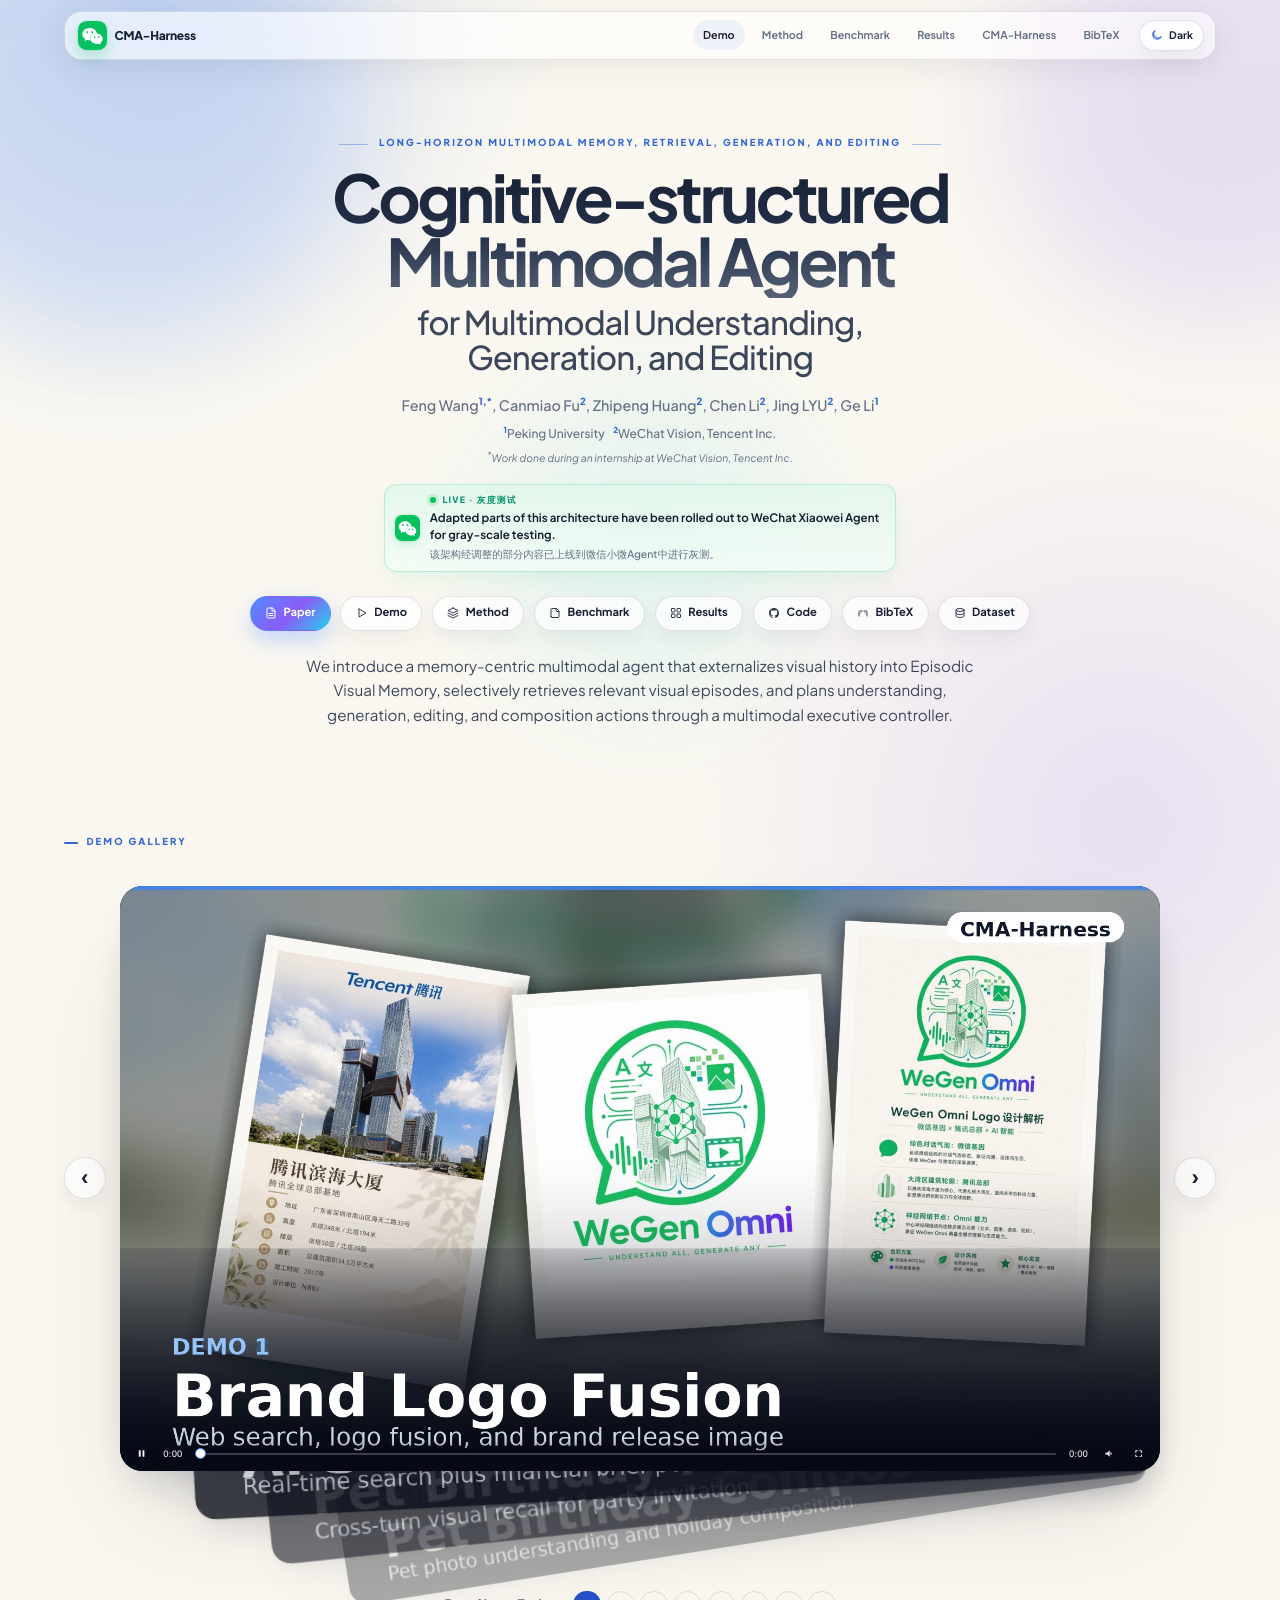
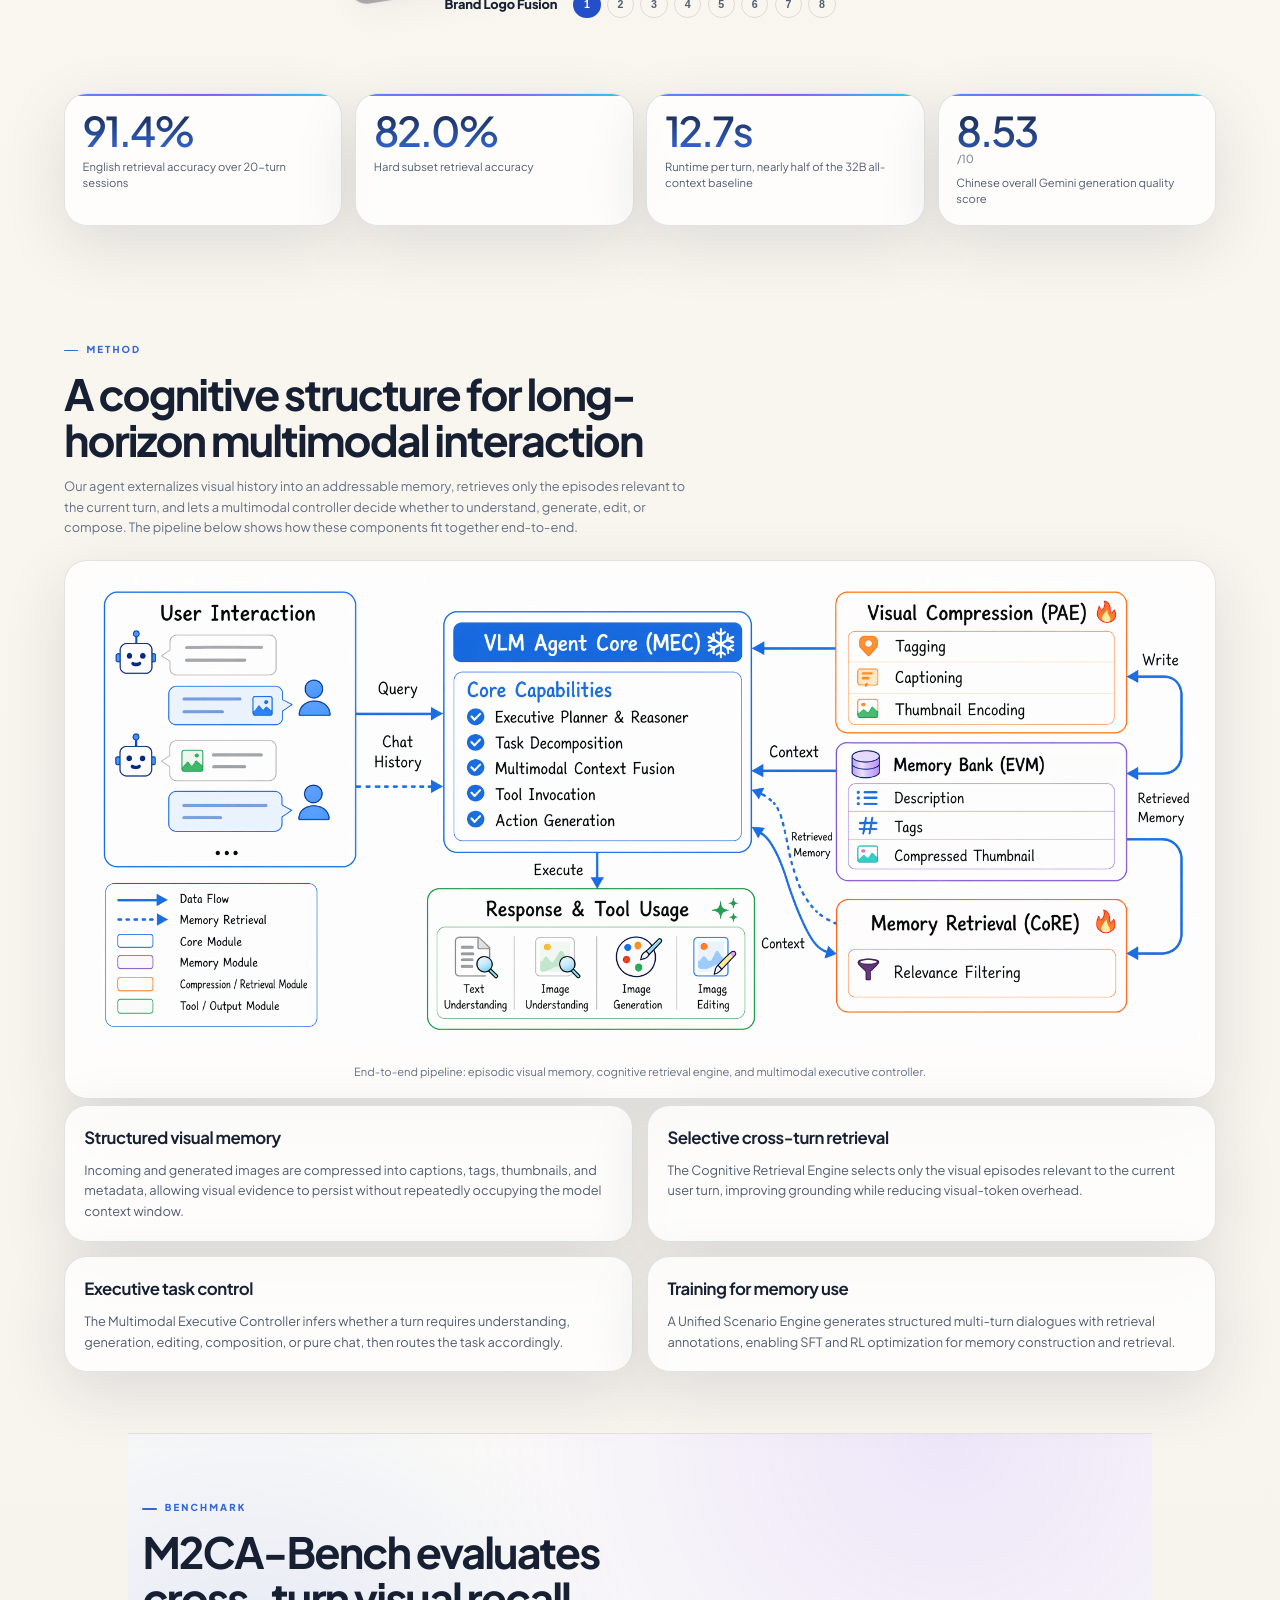
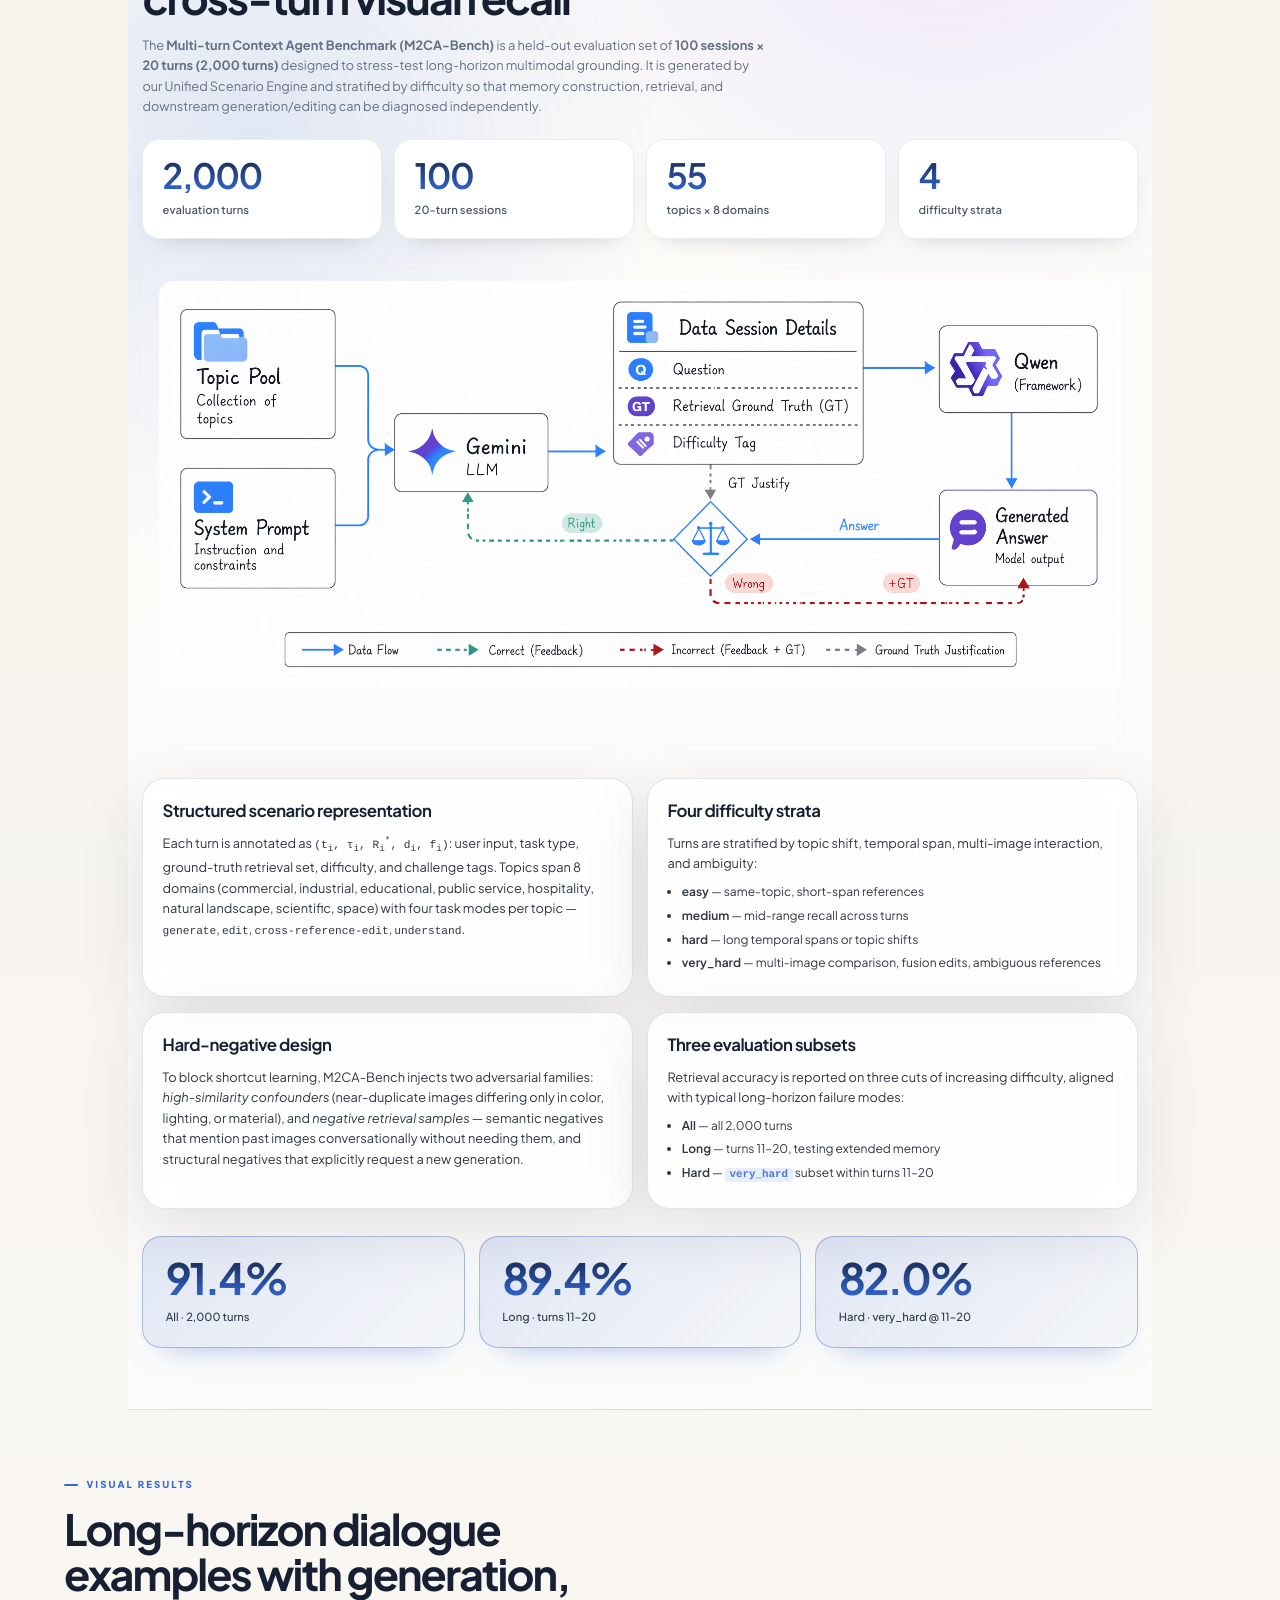
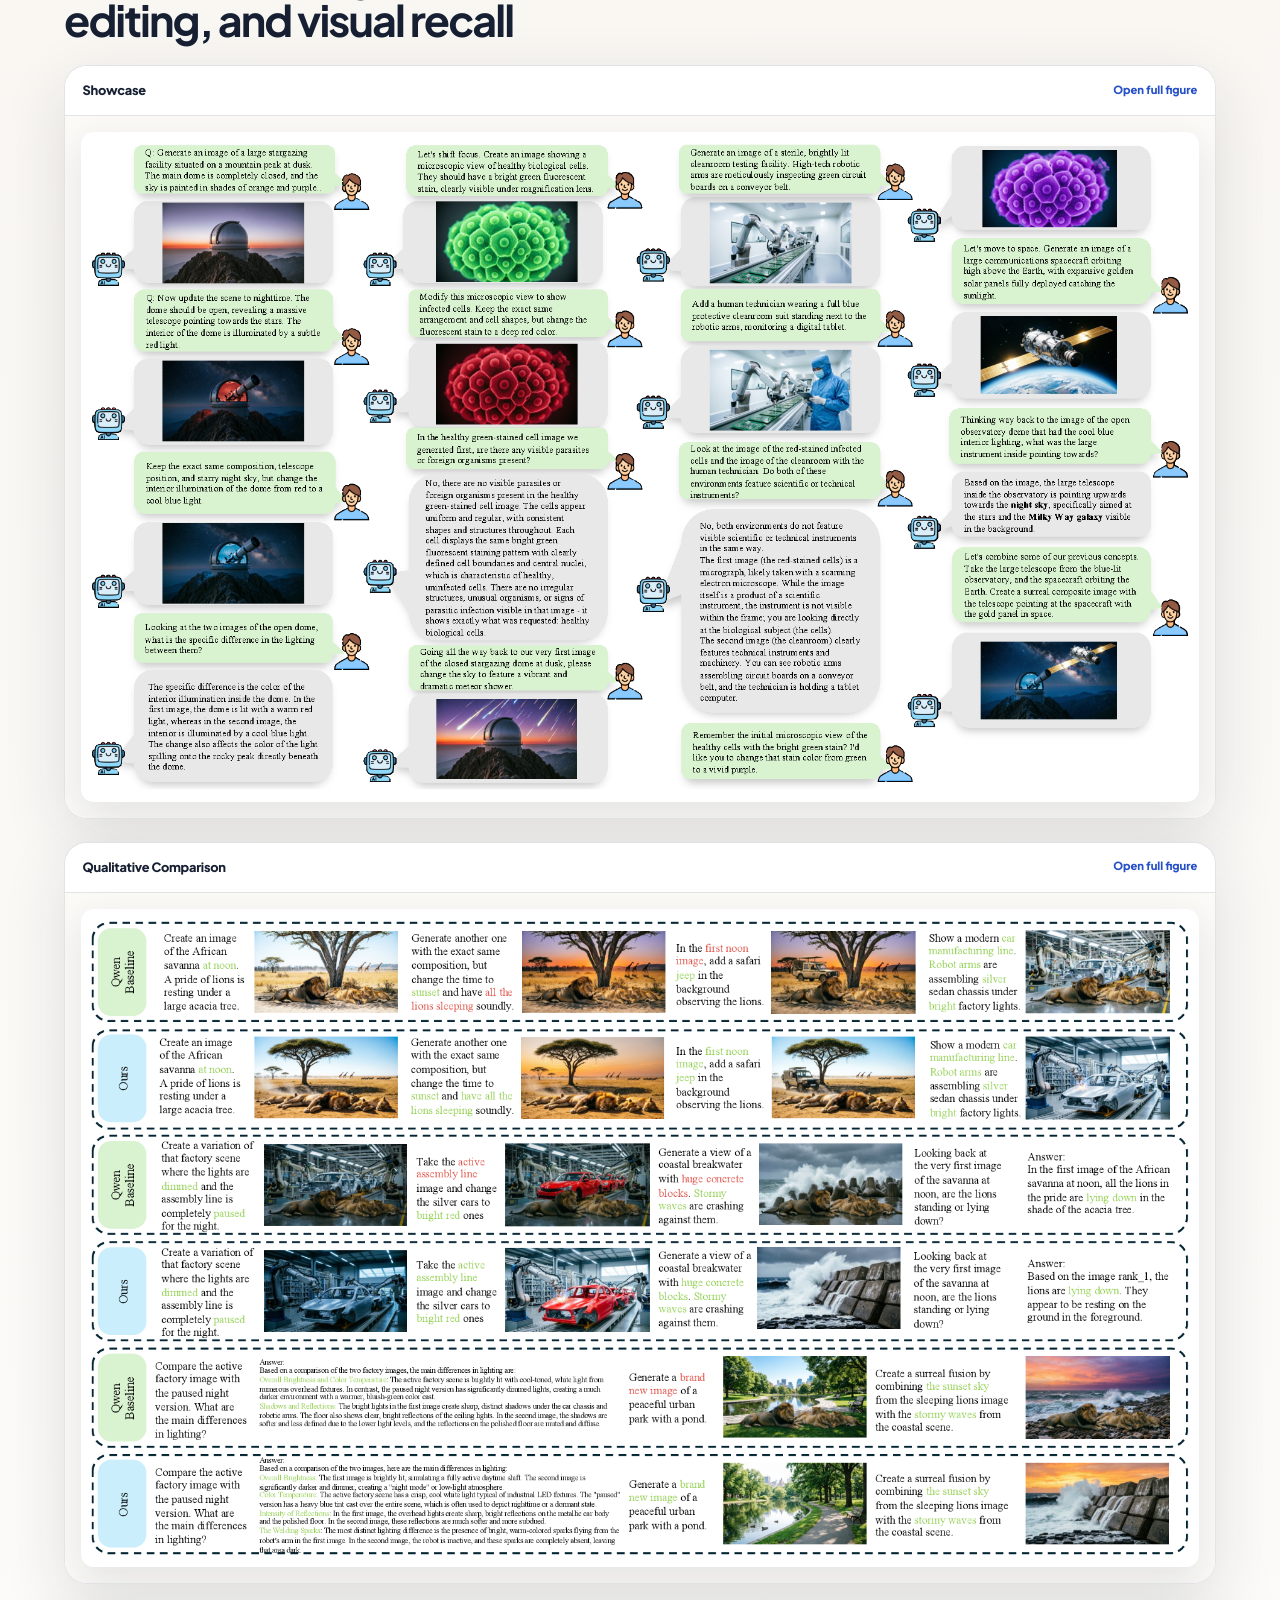
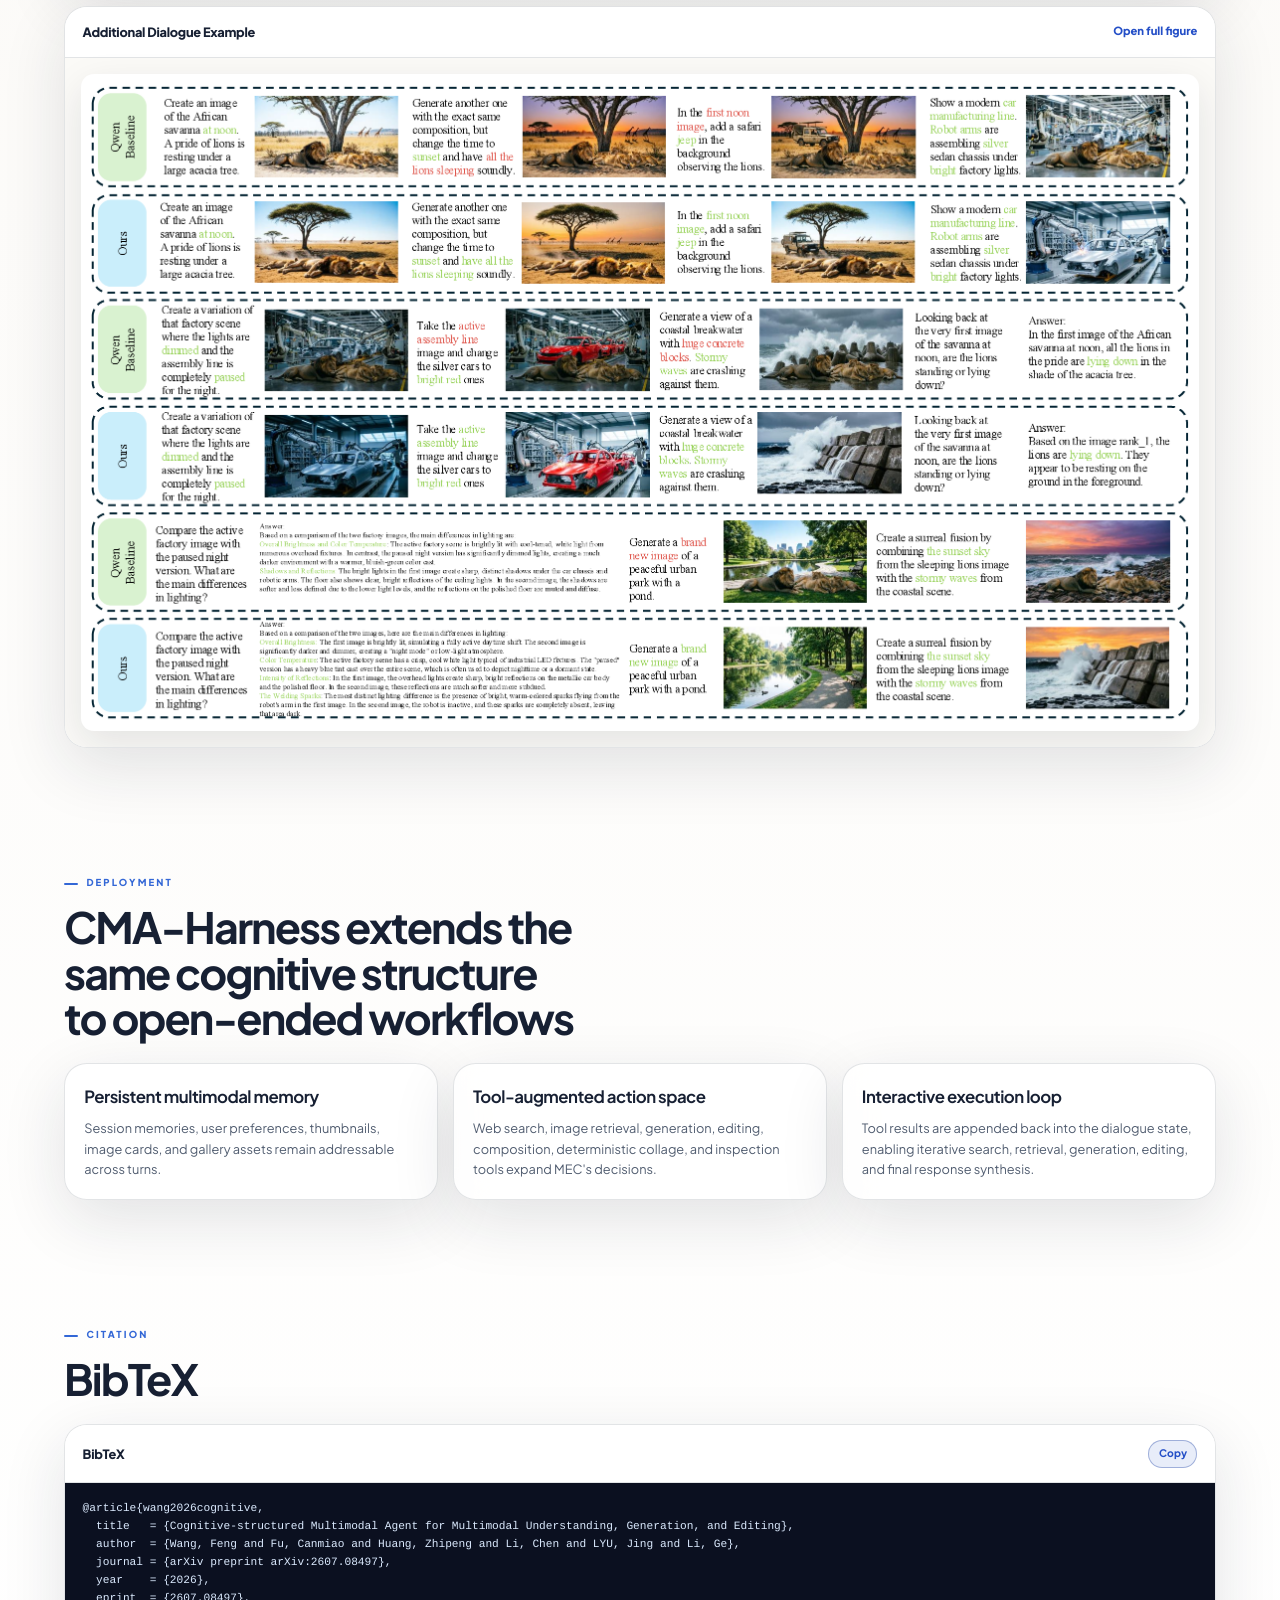
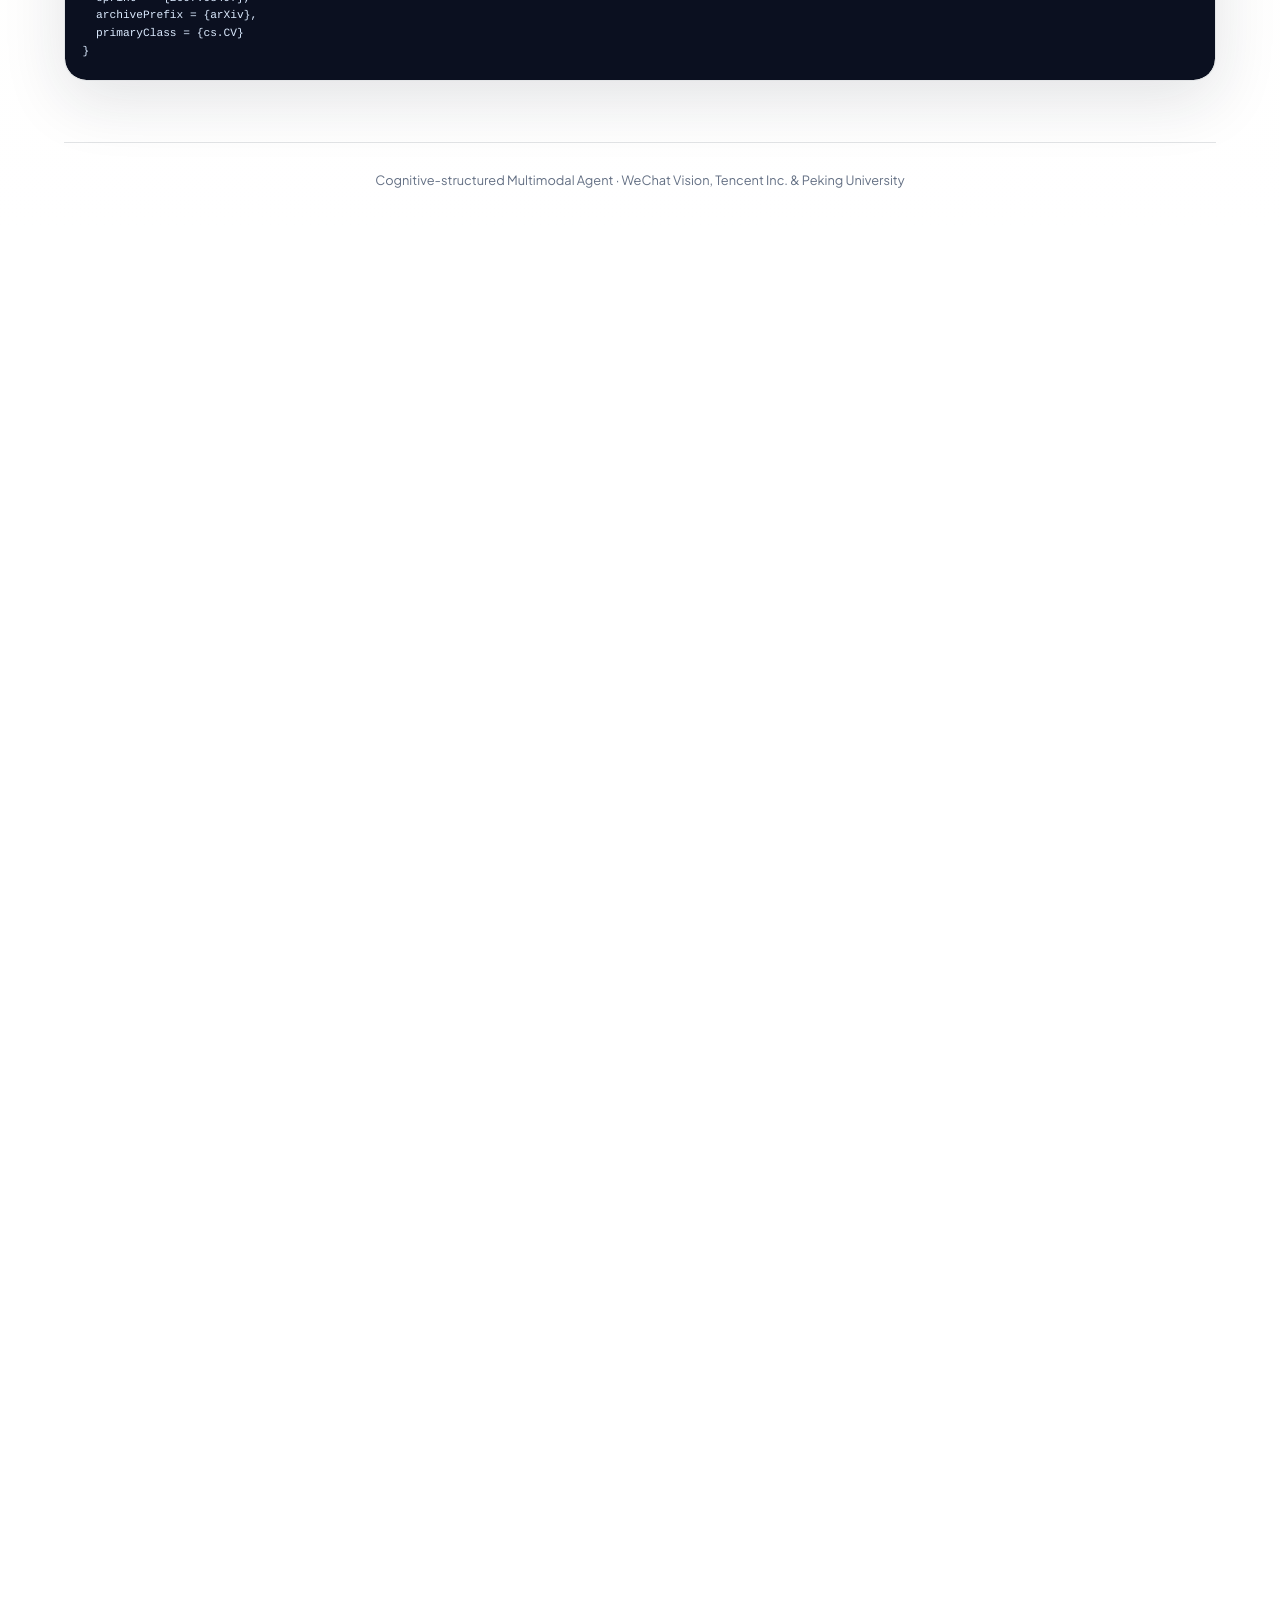
==== index.html @ 37d178cb "Shrink the WeChat mark and move the overview figure up. Co-authored-by: Cursor <cursoragent@cursor.c" ====
<!doctype html>
<html lang="en">
<head>
  <meta charset="utf-8">
  <meta name="viewport" content="width=device-width, initial-scale=1">
  <title>Cognitive-structured Multimodal Agent for Multimodal Understanding, Generation, and Editing</title>
  <meta name="description" content="Cognitive-structured Multimodal Agent (CMA-Harness): a memory-centric multimodal agent for long-horizon understanding, generation, and editing. Episodic Visual Memory + selective retrieval, with the M2CA-Bench benchmark. Paper, code, and project page.">
  <meta name="keywords" content="Cognitive-structured Multimodal Agent, CMA-Harness, multimodal agent, episodic visual memory, multimodal understanding generation editing, long-horizon multimodal dialogue, M2CA-Bench, visual retrieval, WeChat Vision, Tencent">
  <meta name="author" content="Feng Wang, Canmiao Fu, Zhipeng Huang, Chen Li, Jing LYU, Ge Li">
  <link rel="canonical" href="https://caseclose.github.io/cma-harness/">

  <!-- Open Graph -->
  <meta property="og:type" content="website">
  <meta property="og:site_name" content="Cognitive-structured Multimodal Agent">
  <meta property="og:title" content="Cognitive-structured Multimodal Agent for Multimodal Understanding, Generation, and Editing">
  <meta property="og:description" content="A memory-centric multimodal agent (CMA-Harness) for long-horizon understanding, generation, and editing. Episodic Visual Memory + selective retrieval, with the M2CA-Bench benchmark.">
  <meta property="og:url" content="https://caseclose.github.io/cma-harness/">
  <meta property="og:image" content="https://caseclose.github.io/cma-harness/assets/banner.png">

  <!-- Twitter Card -->
  <meta name="twitter:card" content="summary_large_image">
  <meta name="twitter:title" content="Cognitive-structured Multimodal Agent for Multimodal Understanding, Generation, and Editing">
  <meta name="twitter:description" content="A memory-centric multimodal agent (CMA-Harness) for long-horizon understanding, generation, and editing, with the M2CA-Bench benchmark.">
  <meta name="twitter:image" content="https://caseclose.github.io/cma-harness/assets/banner.png">

  <!-- Structured data for search engines -->
  <script type="application/ld+json">
  {
    "@context": "https://schema.org",
    "@type": "ScholarlyArticle",
    "headline": "Cognitive-structured Multimodal Agent for Multimodal Understanding, Generation, and Editing",
    "name": "Cognitive-structured Multimodal Agent for Multimodal Understanding, Generation, and Editing",
    "author": [
      {"@type": "Person", "name": "Feng Wang"},
      {"@type": "Person", "name": "Canmiao Fu"},
      {"@type": "Person", "name": "Zhipeng Huang"},
      {"@type": "Person", "name": "Chen Li"},
      {"@type": "Person", "name": "Jing LYU"},
      {"@type": "Person", "name": "Ge Li"}
    ],
    "abstract": "A memory-centric multimodal agent that externalizes visual history into Episodic Visual Memory and selectively retrieves relevant visual episodes for long-horizon multimodal understanding, generation, and editing. Includes the M2CA-Bench benchmark and the CMA-Harness tool-augmented deployment.",
    "url": "https://caseclose.github.io/cma-harness/",
    "image": "https://caseclose.github.io/cma-harness/assets/banner.png",
    "sameAs": [
      "https://github.com/caseclose/cma-harness"
    ]
  }
  </script>

  <link rel="preconnect" href="https://fonts.googleapis.com">
  <link rel="preconnect" href="https://fonts.gstatic.com" crossorigin>
  <link href="https://fonts.googleapis.com/css2?family=Plus+Jakarta+Sans:ital,wght@0,400;0,500;0,600;0,700;0,800;1,400&display=swap" rel="stylesheet">
  <link rel="stylesheet" href="styles.css">
</head>
<body data-theme="light">
  <div class="ambient" aria-hidden="true">
    <span class="orb orb-a"></span>
    <span class="orb orb-b"></span>
    <span class="orb orb-c"></span>
  </div>
  <header class="site-header">
    <a class="brand" href="#">
      <img src="assets/wechat-logo.svg" alt="WeChat">
      <span>CMA-Harness</span>
    </a>
    <div class="header-actions">
      <nav>
        <a href="#demo-gallery">Demo</a>
        <a href="#method">Method</a>
        <a href="#benchmark">Benchmark</a>
        <a href="#results">Results</a>
        <a href="#harness">CMA-Harness</a>
        <a href="#bibtex">BibTeX</a>
      </nav>
      <!-- Pipeline lives inside #method now; kept the nav lean. -->
      <button class="theme-toggle" type="button" aria-label="Switch to dark theme" aria-pressed="false">
        <span class="theme-icon theme-icon-moon" aria-hidden="true">
          <svg viewBox="0 0 24 24" fill="none" stroke="currentColor" stroke-width="2" stroke-linecap="round" stroke-linejoin="round"><path d="M21 14.5A8.5 8.5 0 1 1 9.5 3 7 7 0 0 0 21 14.5z"/></svg>
        </span>
        <span class="theme-icon theme-icon-sun" aria-hidden="true">
          <svg viewBox="0 0 24 24" fill="none" stroke="currentColor" stroke-width="2" stroke-linecap="round" stroke-linejoin="round"><circle cx="12" cy="12" r="4"/><path d="M12 2v2M12 20v2M4.93 4.93l1.41 1.41M17.66 17.66l1.41 1.41M2 12h2M20 12h2M4.93 19.07l1.41-1.41M17.66 6.34l1.41-1.41"/></svg>
        </span>
        <span class="theme-label">Dark</span>
      </button>
    </div>
  </header>

  <main>
    <section class="hero">
      <p class="eyebrow">Long-horizon multimodal memory, retrieval, generation, and editing</p>
      <h1>Cognitive-structured Multimodal Agent</h1>
      <h2>for Multimodal Understanding, Generation, and Editing</h2>
      <p class="authors">
        <a class="author-link" href="https://github.com/caseclose" target="_blank" rel="noopener">Feng Wang</a><sup>1,*</sup>, Canmiao Fu<sup>2</sup>, Zhipeng Huang<sup>2</sup>,
        Chen Li<sup>2</sup>, Jing LYU<sup>2</sup>, Ge Li<sup>1</sup>
      </p>
      <p class="affiliations">
        <sup>1</sup>Peking University &nbsp;&nbsp; <sup>2</sup>WeChat Vision, Tencent Inc.
      </p>
      <p class="author-note"><sup>*</sup>Work done during an internship at WeChat Vision, Tencent Inc.</p>

      <aside class="launch-note" role="status">
        <img class="launch-note-logo" src="assets/wechat-logo.svg" alt="WeChat" width="32" height="32">
        <div class="launch-note-body">
          <div class="launch-note-head">
            <span class="launch-note-dot" aria-hidden="true"></span>
            <span class="launch-note-tag">Live · 灰度测试</span>
          </div>
          <p class="launch-note-en">Adapted parts of this architecture have been rolled out to WeChat Xiaowei Agent for gray-scale testing.</p>
          <p class="launch-note-zh">该架构经调整的部分内容已上线到微信小微Agent中进行灰测。</p>
        </div>
      </aside>

      <div class="actions" aria-label="Project links">
        <a class="button primary" href="https://arxiv.org/abs/2607.08497" target="_blank" rel="noopener">
          <svg class="btn-icon" viewBox="0 0 24 24" fill="none" stroke="currentColor" stroke-width="2" stroke-linecap="round" stroke-linejoin="round" aria-hidden="true"><path d="M14 2H6a2 2 0 0 0-2 2v16a2 2 0 0 0 2 2h12a2 2 0 0 0 2-2V8z"/><polyline points="14 2 14 8 20 8"/><line x1="16" y1="13" x2="8" y2="13"/><line x1="16" y1="17" x2="8" y2="17"/></svg>
          Paper
        </a>
        <a class="button" href="#demo-gallery">
          <svg class="btn-icon" viewBox="0 0 24 24" fill="none" stroke="currentColor" stroke-width="2" stroke-linecap="round" stroke-linejoin="round" aria-hidden="true"><polygon points="6 4 20 12 6 20 6 4"/></svg>
          Demo
        </a>
        <a class="button" href="#method">
          <svg class="btn-icon" viewBox="0 0 24 24" fill="none" stroke="currentColor" stroke-width="2" stroke-linecap="round" stroke-linejoin="round" aria-hidden="true"><path d="M12 2 2 7l10 5 10-5-10-5z"/><path d="m2 17 10 5 10-5"/><path d="m2 12 10 5 10-5"/></svg>
          Method
        </a>
        <a class="button" href="https://github.com/caseclose/cma-harness">
          <svg class="btn-icon" viewBox="0 0 24 24" fill="none" stroke="currentColor" stroke-width="2" stroke-linecap="round" stroke-linejoin="round" aria-hidden="true"><path d="M4 19V5a2 2 0 0 1 2-2h9l5 5v11a2 2 0 0 1-2 2H6a2 2 0 0 1-2-2z"/><path d="M14 3v4a2 2 0 0 0 2 2h4"/></svg>
          Benchmark
        </a>
        <a class="button" href="#results">
          <svg class="btn-icon" viewBox="0 0 24 24" fill="none" stroke="currentColor" stroke-width="2" stroke-linecap="round" stroke-linejoin="round" aria-hidden="true"><rect x="3" y="3" width="7" height="7" rx="1"/><rect x="14" y="3" width="7" height="7" rx="1"/><rect x="3" y="14" width="7" height="7" rx="1"/><rect x="14" y="14" width="7" height="7" rx="1"/></svg>
          Results
        </a>
        <a class="button" href="https://github.com/caseclose/cma-harness">
          <svg class="btn-icon" viewBox="0 0 24 24" fill="currentColor" aria-hidden="true"><path d="M12 2C6.48 2 2 6.58 2 12.26c0 4.52 2.87 8.36 6.84 9.72.5.1.68-.22.68-.49 0-.24-.01-.87-.01-1.71-2.78.62-3.37-1.37-3.37-1.37-.45-1.18-1.11-1.5-1.11-1.5-.91-.64.07-.63.07-.63 1 .07 1.53 1.06 1.53 1.06.9 1.57 2.36 1.12 2.94.86.09-.66.35-1.12.63-1.37-2.22-.26-4.56-1.14-4.56-5.07 0-1.12.39-2.03 1.03-2.75-.1-.26-.45-1.3.1-2.7 0 0 .84-.27 2.75 1.05A9.3 9.3 0 0 1 12 6.84c.85.01 1.71.12 2.51.34 1.9-1.32 2.74-1.05 2.74-1.05.55 1.4.2 2.44.1 2.7.65.72 1.03 1.63 1.03 2.75 0 3.94-2.34 4.8-4.57 5.06.36.32.68.94.68 1.9 0 1.37-.01 2.47-.01 2.81 0 .27.18.6.69.49A10.03 10.03 0 0 0 22 12.26C22 6.58 17.52 2 12 2z"/></svg>
          Code
        </a>
        <a class="button" href="#bibtex">
          <svg class="btn-icon" viewBox="0 0 24 24" fill="none" stroke="currentColor" stroke-width="2" stroke-linecap="round" stroke-linejoin="round" aria-hidden="true"><path d="M10 8H6a2 2 0 0 0-2 2v8"/><path d="M14 8h4a2 2 0 0 1 2 2v8"/><path d="M8 12h.01M16 12h.01"/></svg>
          BibTeX
        </a>
        <a class="button" href="https://github.com/caseclose/cma-harness">
          <svg class="btn-icon" viewBox="0 0 24 24" fill="none" stroke="currentColor" stroke-width="2" stroke-linecap="round" stroke-linejoin="round" aria-hidden="true"><ellipse cx="12" cy="6" rx="8" ry="3"/><path d="M4 6v6c0 1.66 3.58 3 8 3s8-1.34 8-3V6"/><path d="M4 12v6c0 1.66 3.58 3 8 3s8-1.34 8-3v-6"/></svg>
          Dataset
        </a>
      </div>

      <p class="hero-copy">
        We introduce a memory-centric multimodal agent that externalizes visual history into
        Episodic Visual Memory, selectively retrieves relevant visual episodes, and plans
        understanding, generation, editing, and composition actions through a multimodal executive controller.
      </p>
    </section>

    <section class="section" id="demo-gallery">
      <div class="section-title">
        <p class="eyebrow">Demo gallery</p>
      </div>
      <div class="stack-viewer">
        <button class="stack-nav prev" type="button" aria-label="Previous demo">&lsaquo;</button>
        <div class="stack-stage" id="demo-stack" aria-live="polite">
          <div class="stack-controls" id="stack-controls">
            <button class="ctrl-btn ctrl-play" type="button" aria-label="Play or pause"></button>
            <span class="ctrl-time ctrl-current">0:00</span>
            <input type="range" class="ctrl-seek" min="0" max="1000" step="1" value="0" aria-label="Seek">
            <span class="ctrl-time ctrl-duration">0:00</span>
            <button class="ctrl-btn ctrl-mute" type="button" aria-label="Toggle sound"></button>
            <button class="ctrl-btn ctrl-fs" type="button" aria-label="Fullscreen"></button>
          </div>
        </div>
        <button class="stack-nav next" type="button" aria-label="Next demo">&rsaquo;</button>
      </div>
      <div class="stack-meta">
        <span class="stack-caption" id="stack-caption">Brand Logo Fusion</span>
        <div class="stack-dots" id="stack-dots"></div>
      </div>
    </section>

    <section class="highlights" aria-label="Key results">
      <div class="highlight-card">
        <strong>91.4%</strong>
        <span>English retrieval accuracy over 20-turn sessions</span>
      </div>
      <div class="highlight-card">
        <strong>82.0%</strong>
        <span>Hard subset retrieval accuracy</span>
      </div>
      <div class="highlight-card">
        <strong>12.7s</strong>
        <span>Runtime per turn, nearly half of the 32B all-context baseline</span>
      </div>
      <div class="highlight-card">
        <strong>8.53<span class="metric-unit">/10</span></strong>
        <span>Chinese overall Gemini generation quality score</span>
      </div>
    </section>

    <section class="section" id="method">
      <div class="section-title">
        <p class="eyebrow">Method</p>
        <h2>A cognitive structure for long-horizon multimodal interaction</h2>
        <p class="section-lede">
          Our agent externalizes visual history into an addressable memory, retrieves only
          the episodes relevant to the current turn, and lets a multimodal controller decide
          whether to understand, generate, edit, or compose. The pipeline below shows how
          these components fit together end&#8209;to&#8209;end.
        </p>
      </div>
      <figure class="figure-card method-figure">
        <img src="assets/pipeline.png" alt="Pipeline of the Cognitive-structured Multimodal Agent.">
        <figcaption>End-to-end pipeline: episodic visual memory, cognitive retrieval engine, and multimodal executive controller.</figcaption>
      </figure>
      <div class="grid two method-grid">
        <div class="card">
          <h3>Structured visual memory</h3>
          <p>
            Incoming and generated images are compressed into captions, tags, thumbnails,
            and metadata, allowing visual evidence to persist without repeatedly occupying
            the model context window.
          </p>
        </div>
        <div class="card">
          <h3>Selective cross-turn retrieval</h3>
          <p>
            The Cognitive Retrieval Engine selects only the visual episodes relevant to the
            current user turn, improving grounding while reducing visual-token overhead.
          </p>
        </div>
        <div class="card">
          <h3>Executive task control</h3>
          <p>
            The Multimodal Executive Controller infers whether a turn requires understanding,
            generation, editing, composition, or pure chat, then routes the task accordingly.
          </p>
        </div>
        <div class="card">
          <h3>Training for memory use</h3>
          <p>
            A Unified Scenario Engine generates structured multi-turn dialogues with
            retrieval annotations, enabling SFT and RL optimization for memory construction
            and retrieval.
          </p>
        </div>
      </div>
    </section>

    <section class="section dark" id="benchmark">
      <div class="section-title">
        <p class="eyebrow">Benchmark</p>
        <h2>M2CA-Bench evaluates cross-turn visual recall</h2>
        <p class="section-lede">
          The <strong>Multi-turn Context Agent Benchmark (M2CA-Bench)</strong> is a
          held-out evaluation set of <strong>100 sessions × 20 turns (2,000 turns)</strong>
          designed to stress-test long-horizon multimodal grounding. It is generated by our
          Unified Scenario Engine and stratified by difficulty so that memory construction,
          retrieval, and downstream generation/editing can be diagnosed independently.
        </p>
      </div>

      <div class="bench-stats">
        <div class="bench-stat"><strong>2,000</strong><span>evaluation turns</span></div>
        <div class="bench-stat"><strong>100</strong><span>20-turn sessions</span></div>
        <div class="bench-stat"><strong>55</strong><span>topics × 8 domains</span></div>
        <div class="bench-stat"><strong>4</strong><span>difficulty strata</span></div>
      </div>

      <figure class="figure-card compact">
        <img src="assets/data-pipeline.png" alt="Data pipeline for structured multi-turn scenario generation.">
        <figcaption>Unified Scenario Engine — a closed-loop pipeline (Gemini user simulation → multi-agent answer → <em>GT-justify</em> retrieval verification → next turn) that produces every M2CA-Bench session with turn-level retrieval supervision.</figcaption>
      </figure>

      <div class="grid two bench-grid">
        <div class="card">
          <h3>Structured scenario representation</h3>
          <p>
            Each turn is annotated as
            <code>(t<sub>i</sub>, τ<sub>i</sub>, R<sub>i</sub><sup>*</sup>, d<sub>i</sub>, f<sub>i</sub>)</code>:
            user input, task type, ground-truth retrieval set, difficulty, and challenge tags.
            Topics span 8 domains (commercial, industrial, educational, public service, hospitality,
            natural landscape, scientific, space) with four task modes per topic —
            <code>generate</code>, <code>edit</code>, <code>cross-reference-edit</code>, <code>understand</code>.
          </p>
        </div>
        <div class="card">
          <h3>Four difficulty strata</h3>
          <p>
            Turns are stratified by topic shift, temporal span, multi-image interaction,
            and ambiguity:
          </p>
          <ul class="bench-list">
            <li><strong>easy</strong> — same-topic, short-span references</li>
            <li><strong>medium</strong> — mid-range recall across turns</li>
            <li><strong>hard</strong> — long temporal spans or topic shifts</li>
            <li><strong>very_hard</strong> — multi-image comparison, fusion edits, ambiguous references</li>
          </ul>
        </div>
        <div class="card">
          <h3>Hard-negative design</h3>
          <p>
            To block shortcut learning, M2CA-Bench injects two adversarial families:
            <em>high-similarity confounders</em> (near-duplicate images differing only in
            color, lighting, or material), and <em>negative retrieval samples</em> — semantic
            negatives that mention past images conversationally without needing them, and
            structural negatives that explicitly request a new generation.
          </p>
        </div>
        <div class="card">
          <h3>Three evaluation subsets</h3>
          <p>
            Retrieval accuracy is reported on three cuts of increasing difficulty, aligned with
            typical long-horizon failure modes:
          </p>
          <ul class="bench-list">
            <li><strong>All</strong> — all 2,000 turns</li>
            <li><strong>Long</strong> — turns 11–20, testing extended memory</li>
            <li><strong>Hard</strong> — <code>very_hard</code> subset within turns 11–20</li>
          </ul>
        </div>
      </div>

      <div class="bench-results">
        <div class="bench-result"><strong>91.4%</strong><span>All &middot; 2,000 turns</span></div>
        <div class="bench-result"><strong>89.4%</strong><span>Long &middot; turns 11–20</span></div>
        <div class="bench-result"><strong>82.0%</strong><span>Hard &middot; very_hard @ 11–20</span></div>
      </div>
    </section>

    <section class="section" id="results">
      <div class="section-title">
        <p class="eyebrow">Visual results</p>
        <h2>Long-horizon dialogue examples with generation, editing, and visual recall</h2>
      </div>
      <div class="panel visual-panel">
        <div class="panel-head">
          <span>Showcase</span>
          <a href="assets/dialogue-showcase.pdf">Open full figure</a>
        </div>
        <a class="showcase-image-link" href="assets/dialogue-showcase.pdf">
          <img class="showcase-image" src="assets/showcase.png" alt="Long-horizon multimodal dialogue showcase.">
        </a>
      </div>
      <div class="panel visual-panel result-figure">
        <div class="panel-head">
          <span>Qualitative Comparison</span>
          <a href="assets/qualitative-case.pdf">Open full figure</a>
        </div>
        <a class="showcase-image-link" href="assets/qualitative-case.pdf">
          <img class="showcase-image" src="assets/qualitative-case.png" alt="Qualitative comparison of long-horizon multimodal dialogue results.">
        </a>
      </div>
      <div class="panel visual-panel result-figure">
        <div class="panel-head">
          <span>Additional Dialogue Example</span>
          <a href="assets/case-preview.pdf">Open full figure</a>
        </div>
        <a class="showcase-image-link" href="assets/case-preview.pdf">
          <img class="showcase-image" src="assets/case-preview.png" alt="Additional dialogue example for multimodal generation, editing, and visual recall.">
        </a>
      </div>
    </section>

    <section class="section" id="harness">
      <div class="section-title">
        <p class="eyebrow">Deployment</p>
        <h2>CMA-Harness extends the same cognitive structure to open-ended workflows</h2>
      </div>
      <div class="grid three">
        <div class="card">
          <h3>Persistent multimodal memory</h3>
          <p>Session memories, user preferences, thumbnails, image cards, and gallery assets remain addressable across turns.</p>
        </div>
        <div class="card">
          <h3>Tool-augmented action space</h3>
          <p>Web search, image retrieval, generation, editing, composition, deterministic collage, and inspection tools expand MEC's decisions.</p>
        </div>
        <div class="card">
          <h3>Interactive execution loop</h3>
          <p>Tool results are appended back into the dialogue state, enabling iterative search, retrieval, generation, editing, and final response synthesis.</p>
        </div>
      </div>
    </section>

    <section class="section" id="bibtex">
      <div class="section-title">
        <p class="eyebrow">Citation</p>
        <h2>BibTeX</h2>
      </div>
      <div class="panel bibtex-panel">
        <div class="panel-head">
          <span>BibTeX</span>
          <button class="copy-btn" type="button" data-copy-target="bibtex-source">Copy</button>
        </div>
        <pre><code id="bibtex-source">@article{wang2026cognitive,
  title   = {Cognitive-structured Multimodal Agent for Multimodal Understanding, Generation, and Editing},
  author  = {Wang, Feng and Fu, Canmiao and Huang, Zhipeng and Li, Chen and LYU, Jing and Li, Ge},
  journal = {arXiv preprint arXiv:2607.08497},
  year    = {2026},
  eprint  = {2607.08497},
  archivePrefix = {arXiv},
  primaryClass = {cs.CV}
}</code></pre>
      </div>
    </section>
  </main>

  <footer>
    <p>Cognitive-structured Multimodal Agent · WeChat Vision, Tencent Inc. &amp; Peking University</p>
  </footer>
  <script>
    const toggle = document.querySelector('.theme-toggle');
    const label = document.querySelector('.theme-label');
    const root = document.body;
    const savedTheme = localStorage.getItem('cma-theme');
    const setTheme = (theme) => {
      root.dataset.theme = theme;
      const isDark = theme === 'dark';
      toggle.setAttribute('aria-pressed', String(isDark));
      toggle.setAttribute('aria-label', isDark ? 'Switch to light theme' : 'Switch to dark theme');
      label.textContent = isDark ? 'Light' : 'Dark';
    };
    setTheme(savedTheme === 'dark' ? 'dark' : 'light');
    toggle.addEventListener('click', () => {
      const nextTheme = root.dataset.theme === 'dark' ? 'light' : 'dark';
      localStorage.setItem('cma-theme', nextTheme);
      setTheme(nextTheme);
    });

    const header = document.querySelector('.site-header');
    const navLinks = document.querySelectorAll('nav a[href^="#"]');
    const spySections = [...navLinks]
      .map((link) => document.querySelector(link.getAttribute('href')))
      .filter(Boolean);

    const onScrollChrome = () => {
      header.classList.toggle('is-scrolled', window.scrollY > 8);
      const y = window.scrollY + 140;
      let currentId = spySections[0]?.id;
      for (const section of spySections) {
        if (section.offsetTop <= y) currentId = section.id;
      }
      navLinks.forEach((link) => {
        link.classList.toggle('is-active', link.getAttribute('href') === `#${currentId}`);
      });
    };
    window.addEventListener('scroll', onScrollChrome, { passive: true });
    onScrollChrome();

    document.querySelectorAll('.copy-btn').forEach((btn) => {
      btn.addEventListener('click', async () => {
        const target = document.getElementById(btn.dataset.copyTarget);
        if (!target) return;
        const text = target.textContent;
        try {
          await navigator.clipboard.writeText(text);
        } catch {
          const area = document.createElement('textarea');
          area.value = text;
          document.body.appendChild(area);
          area.select();
          document.execCommand('copy');
          area.remove();
        }
        const prev = btn.textContent;
        btn.textContent = 'Copied';
        btn.classList.add('is-copied');
        setTimeout(() => {
          btn.textContent = prev;
          btn.classList.remove('is-copied');
        }, 1600);
      });
    });

    // -------- Demo gallery stacked-card viewer --------
    // Display order (numbers are the original demo indices before reordering)
    const demoOrder = [
      { n: 8, title: 'Brand Logo Fusion' },
      { n: 7, title: 'AI Stock Watchlist Brief' },
      { n: 5, title: 'Pet Birthday Poster' },
      { n: 4, title: 'Pet Birthday Composer' },
      { n: 2, title: 'Bedroom Makeover Poster' },
      { n: 3, title: 'Weeknight Recipe Card' },
      { n: 1, title: 'Bedroom Refresh Planner' },
      { n: 6, title: 'Second-Hand Listing Studio' }
    ];
    const demos = demoOrder.map(d => ({
      src: `assets/demos/demo-${d.n}.mp4`,
      poster: `assets/demos/demo-${d.n}.jpg`,
      title: d.title
    }));

    const stage = document.getElementById('demo-stack');
    const dotsWrap = document.getElementById('stack-dots');
    const caption = document.getElementById('stack-caption');
    const prevBtn = document.querySelector('.stack-nav.prev');
    const nextBtn = document.querySelector('.stack-nav.next');

    let current = 0;
    let playTimer = null;
    const POSTER_HOLD_MS = 3000;

    const ICON_PLAY = '<svg viewBox="0 0 24 24" width="16" height="16" aria-hidden="true"><path fill="currentColor" d="M8 5v14l11-7z"/></svg>';
    const ICON_PAUSE = '<svg viewBox="0 0 24 24" width="16" height="16" aria-hidden="true"><path fill="currentColor" d="M6 5h4v14H6zM14 5h4v14h-4z"/></svg>';
    const ICON_MUTE = '<svg viewBox="0 0 24 24" width="16" height="16" aria-hidden="true"><path fill="currentColor" d="M3 10v4h4l5 5V5L7 10H3zm13.5 2a4.5 4.5 0 0 0-2.5-4v8a4.5 4.5 0 0 0 2.5-4z"/></svg>';
    const ICON_UNMUTE = '<svg viewBox="0 0 24 24" width="16" height="16" aria-hidden="true"><path fill="currentColor" d="M16.5 12a4.5 4.5 0 0 0-2.5-4v2.2l2.4 2.4c.06-.2.1-.4.1-.6zM19 12a7 7 0 0 0-1-3.6l1.5-1.5A9 9 0 0 1 21 12a9 9 0 0 1-1.6 5.1l-1.5-1.5A7 7 0 0 0 19 12zM4.3 3L3 4.3 7.7 9H3v6h4l5 5v-6.7l4.2 4.2a5 5 0 0 1-1.7.9v2a7 7 0 0 0 3.1-1.5l2.6 2.6 1.3-1.3L4.3 3zM12 4L9.9 6.1 12 8.2V4z"/></svg>';
    const ICON_FS = '<svg viewBox="0 0 24 24" width="16" height="16" aria-hidden="true"><path fill="currentColor" d="M7 14H5v5h5v-2H7v-3zm-2-4h2V7h3V5H5v5zm12 7h-3v2h5v-5h-2v3zM14 5v2h3v3h2V5h-5z"/></svg>';

    function fmt(s) {
      if (!isFinite(s)) return '0:00';
      s = Math.max(0, Math.floor(s));
      const m = Math.floor(s / 60);
      const sec = s % 60;
      return `${m}:${sec.toString().padStart(2, '0')}`;
    }

    const playBtn = document.querySelector('#stack-controls .ctrl-play');
    const muteBtn = document.querySelector('#stack-controls .ctrl-mute');
    const fsBtn = document.querySelector('#stack-controls .ctrl-fs');
    const seek = document.querySelector('#stack-controls .ctrl-seek');
    const cur = document.querySelector('#stack-controls .ctrl-current');
    const dur = document.querySelector('#stack-controls .ctrl-duration');
    playBtn.innerHTML = ICON_PLAY;
    muteBtn.innerHTML = ICON_MUTE;
    fsBtn.innerHTML = ICON_FS;

    function getActiveVideo() {
      const card = stage.querySelectorAll('.stack-card')[current];
      return card ? card.querySelector('video') : null;
    }

    demos.forEach((d, i) => {
      const card = document.createElement('div');
      card.className = 'stack-card';
      card.dataset.index = String(i);
      card.innerHTML = `
        <img class="stack-poster" src="${d.poster}" alt="${d.title} preview">
        <video class="stack-video" playsinline preload="metadata" muted loop poster="${d.poster}">
          <source src="${d.src}" type="video/mp4">
        </video>
      `;
      card.addEventListener('click', () => {
        if (i !== current) setCurrent(i);
      });
      stage.appendChild(card);

      const video = card.querySelector('video');
      video.addEventListener('play', () => {
        if (video === getActiveVideo()) playBtn.innerHTML = ICON_PAUSE;
      });
      video.addEventListener('pause', () => {
        if (video === getActiveVideo()) playBtn.innerHTML = ICON_PLAY;
      });
      video.addEventListener('loadedmetadata', () => {
        if (video === getActiveVideo()) dur.textContent = fmt(video.duration);
      });
      video.addEventListener('timeupdate', () => {
        if (video !== getActiveVideo()) return;
        if (!seek.dataset.dragging) {
          const pct = video.duration ? (video.currentTime / video.duration) * 1000 : 0;
          seek.value = String(pct);
          seek.style.setProperty('--progress', `${pct / 10}%`);
        }
        cur.textContent = fmt(video.currentTime);
      });

      const dot = document.createElement('button');
      dot.type = 'button';
      dot.className = 'stack-dot';
      dot.dataset.index = String(i);
      dot.setAttribute('aria-label', `Show ${d.title}`);
      dot.textContent = String(i + 1);
      dot.addEventListener('click', () => setCurrent(i));
      dotsWrap.appendChild(dot);
    });

    playBtn.addEventListener('click', () => {
      const v = getActiveVideo();
      if (!v) return;
      if (v.paused) v.play(); else v.pause();
    });
    seek.addEventListener('input', () => {
      const v = getActiveVideo();
      if (!v) return;
      seek.dataset.dragging = '1';
      const pct = Number(seek.value) / 1000;
      seek.style.setProperty('--progress', `${pct * 100}%`);
      cur.textContent = fmt(v.duration * pct);
    });
    seek.addEventListener('change', () => {
      const v = getActiveVideo();
      if (!v || !isFinite(v.duration)) { delete seek.dataset.dragging; return; }
      const pct = Number(seek.value) / 1000;
      const target = Math.min(Math.max(v.duration * pct, 0), Math.max(v.duration - 0.05, 0));
      // Pin the UI to the requested position so a stale timeupdate can't snap it back.
      seek.style.setProperty('--progress', `${pct * 100}%`);
      cur.textContent = fmt(target);
      v.currentTime = target;
      // Keep the "dragging" flag on until the browser reports the seek finished,
      // otherwise a timeupdate with the pre-seek currentTime yanks the bar back to 0.
      const clear = () => {
        delete seek.dataset.dragging;
        v.removeEventListener('seeked', clear);
      };
      v.addEventListener('seeked', clear);
      // Safety net in case 'seeked' never fires (e.g. very short seeks): clear next tick.
      setTimeout(clear, 400);
    });
    muteBtn.addEventListener('click', () => {
      const v = getActiveVideo();
      if (!v) return;
      v.muted = !v.muted;
      muteBtn.innerHTML = v.muted ? ICON_MUTE : ICON_UNMUTE;
    });
    fsBtn.addEventListener('click', () => {
      const v = getActiveVideo();
      if (!v) return;
      if (document.fullscreenElement) {
        document.exitFullscreen();
      } else if (v.requestFullscreen) {
        v.requestFullscreen();
      } else if (v.webkitEnterFullscreen) {
        v.webkitEnterFullscreen();
      }
    });

    function setCurrent(idx) {
      current = ((idx % demos.length) + demos.length) % demos.length;
      if (playTimer) { clearTimeout(playTimer); playTimer = null; }
      const cards = stage.querySelectorAll('.stack-card');
      let activeVideo = null;
      let activeCard = null;
      cards.forEach((card, i) => {
        let offset = i - current;
        if (offset < 0) offset += demos.length;
        card.style.setProperty('--offset', offset);
        card.classList.toggle('is-active', offset === 0);
        card.classList.toggle('is-hidden', offset > 3);
        card.classList.remove('is-playing');
        const video = card.querySelector('video');
        video.pause();
        video.currentTime = 0;
        if (offset === 0) {
          activeVideo = video;
          activeCard = card;
        }
      });
      dotsWrap.querySelectorAll('.stack-dot').forEach((dot, i) => {
        dot.classList.toggle('is-current', i === current);
      });
      caption.textContent = demos[current].title;
      playBtn.innerHTML = ICON_PLAY;
      cur.textContent = '0:00';
      dur.textContent = activeVideo && isFinite(activeVideo.duration) ? fmt(activeVideo.duration) : '0:00';
      seek.value = '0';
      seek.style.setProperty('--progress', '0%');
      muteBtn.innerHTML = activeVideo && !activeVideo.muted ? ICON_UNMUTE : ICON_MUTE;
      if (activeVideo && activeCard) {
        playTimer = setTimeout(() => {
          const p = activeVideo.play();
          if (p && typeof p.catch === 'function') p.catch(() => {});
          activeCard.classList.add('is-playing');
        }, POSTER_HOLD_MS);
      }
    }

    prevBtn.addEventListener('click', () => setCurrent(current - 1));
    nextBtn.addEventListener('click', () => setCurrent(current + 1));

    setCurrent(0);
  </script>
</body>
</html>
---- styles.css ----
:root {
  --bg: #f7f4ee;
  --ink: #172033;
  --muted: #647084;
  --line: rgba(23, 32, 51, 0.12);
  --card: rgba(255, 255, 255, 0.78);
  --accent: #3367d6;
  --accent-2: #7c4dff;
  --accent-3: #13b8a6;
  --dark: #111827;
  --dark-card: rgba(255, 255, 255, 0.08);
  --radius: 28px;
  --shadow: 0 24px 80px rgba(23, 32, 51, 0.12);
  --body-bg:
    radial-gradient(circle at 12% 0%, rgba(51, 103, 214, 0.16), transparent 32rem),
    radial-gradient(circle at 88% 10%, rgba(124, 77, 255, 0.14), transparent 34rem),
    linear-gradient(180deg, #fbf8f1 0%, var(--bg) 44%, #ffffff 100%);
  --grid-opacity: 0;
  --header-bg: rgba(255, 255, 255, 0.62);
  --nav-hover-bg: rgba(51, 103, 214, 0.08);
  --nav-hover-color: var(--ink);
  --hero-title: linear-gradient(180deg, #172033 0%, #24314a 52%, #556174 100%);
  --hero-subtitle: #3b465a;
  --hero-copy: #3d485c;
  --button-bg: rgba(255, 255, 255, 0.7);
  --button-shadow: 0 10px 24px rgba(23, 32, 51, 0.06);
  --showcase-bg: #fbfaf7;
  --showcase-shadow: 0 16px 48px rgba(23, 32, 51, 0.10);
  --card-text: #515d70;
  --figcaption: var(--muted);
  --section-band-text: #172033;
  --section-band-eyebrow: #3367d6;
  --section-band-heading: #172033;
  --metric-bg: rgba(255, 255, 255, 0.82);
  --metric-border: rgba(23, 32, 51, 0.10);
  --metric-title: linear-gradient(180deg, #1a2b4f, #3367d6);
  --metric-copy: #5d697d;
  --muted-button-bg: rgba(255, 255, 255, 0.45);
  --panel-head-bg: rgba(255, 255, 255, 0.96);
  --panel-head-text: #172033;
  --panel-head-link: #244fc7;
  --section-band-bg:
    radial-gradient(circle at 12% 20%, rgba(51, 103, 214, 0.14), transparent 32rem),
    radial-gradient(circle at 80% 0%, rgba(124, 77, 255, 0.12), transparent 38rem),
    rgba(255, 255, 255, 0.60);
}

body[data-theme="dark"] {
  --bg: #070a13;
  --ink: #f7f9ff;
  --muted: #a7b0c2;
  --line: rgba(255, 255, 255, 0.13);
  --card: rgba(255, 255, 255, 0.075);
  --accent: #74a7ff;
  --accent-2: #a78bfa;
  --accent-3: #5eead4;
  --dark: #070a13;
  --dark-card: rgba(255, 255, 255, 0.075);
  --shadow: 0 28px 90px rgba(0, 0, 0, 0.38);
  --body-bg:
    radial-gradient(circle at 12% -4%, rgba(116, 167, 255, 0.30), transparent 34rem),
    radial-gradient(circle at 90% 4%, rgba(167, 139, 250, 0.26), transparent 38rem),
    radial-gradient(circle at 50% 52%, rgba(94, 234, 212, 0.08), transparent 42rem),
    linear-gradient(180deg, #0b1020 0%, #070a13 48%, #090d18 100%);
  --grid-opacity: 1;
  --header-bg: rgba(10, 14, 26, 0.62);
  --nav-hover-bg: rgba(255, 255, 255, 0.09);
  --nav-hover-color: #fff;
  --hero-title: linear-gradient(180deg, #ffffff 0%, #d7e2ff 48%, #8ea3c5 100%);
  --hero-subtitle: #c8d2e7;
  --hero-copy: #c0c9dc;
  --button-bg: rgba(255, 255, 255, 0.08);
  --button-shadow: 0 14px 36px rgba(0, 0, 0, 0.22);
  --showcase-bg: linear-gradient(180deg, rgba(255, 255, 255, 0.075), rgba(255, 255, 255, 0.03));
  --showcase-shadow: 0 22px 70px rgba(0, 0, 0, 0.32);
  --card-text: #b3bdcf;
  --figcaption: #98a4b8;
  --section-band-text: #fff;
  --section-band-eyebrow: #9db8ff;
  --section-band-heading: #fff;
  --metric-bg: rgba(255, 255, 255, 0.075);
  --metric-border: rgba(255, 255, 255, 0.14);
  --metric-title: linear-gradient(180deg, #ffffff, #8fb6ff);
  --metric-copy: rgba(255, 255, 255, 0.74);
  --muted-button-bg: rgba(255, 255, 255, 0.045);
  --panel-head-bg: rgba(255, 255, 255, 0.055);
  --panel-head-text: #f5f8ff;
  --panel-head-link: #bcd0ff;
  --section-band-bg:
    radial-gradient(circle at 12% 20%, rgba(51, 103, 214, 0.24), transparent 32rem),
    radial-gradient(circle at 80% 0%, rgba(124, 77, 255, 0.20), transparent 38rem),
    rgba(255, 255, 255, 0.025);
}

* {
  box-sizing: border-box;
}

html {
  scroll-behavior: smooth;
  zoom: 0.8;
  overflow-x: hidden;
}

body {
  overflow-x: hidden;
}

@media (max-width: 860px) {
  html { zoom: 1; }
}

body {
  margin: 0;
  font-family: "Plus Jakarta Sans", "SF Pro Display", "Avenir Next", "Helvetica Neue", Helvetica, Arial, ui-sans-serif, system-ui, sans-serif;
  color: var(--ink);
  background: var(--body-bg);
  line-height: 1.6;
  -webkit-font-smoothing: antialiased;
  text-rendering: geometricPrecision;
}

::selection {
  background: color-mix(in srgb, var(--accent) 26%, transparent);
}

body::before {
  position: fixed;
  inset: 0;
  z-index: -1;
  pointer-events: none;
  content: "";
  background-image:
    linear-gradient(rgba(255, 255, 255, 0.035) 1px, transparent 1px),
    linear-gradient(90deg, rgba(255, 255, 255, 0.035) 1px, transparent 1px);
  background-size: 72px 72px;
  opacity: var(--grid-opacity);
  mask-image: linear-gradient(to bottom, rgba(0, 0, 0, 0.7), transparent 68%);
}

a {
  color: inherit;
  text-decoration: none;
}

.site-header {
  position: sticky;
  top: 14px;
  z-index: 10;
  display: flex;
  align-items: center;
  justify-content: space-between;
  gap: 24px;
  width: min(1440px, calc(100% - 36px));
  margin: 14px auto 0;
  padding: 10px 14px 10px 16px;
  border-radius: 22px;
  border: 1px solid var(--line);
  backdrop-filter: blur(22px) saturate(1.35);
  -webkit-backdrop-filter: blur(22px) saturate(1.35);
  background: var(--header-bg);
  box-shadow: 0 10px 40px rgba(23, 32, 51, 0.08);
  transition: box-shadow 0.25s ease, background 0.25s ease, border-color 0.25s ease;
}

.brand {
  display: inline-flex;
  align-items: center;
  gap: 10px;
  color: var(--panel-head-text);
  font-weight: 800;
  letter-spacing: -0.02em;
  font-size: 15px;
  text-decoration: none;
}

.brand img {
  width: 36px;
  height: 36px;
  border-radius: 11px;
  object-fit: cover;
  box-shadow: 0 0 0 1px rgba(7, 193, 96, 0.14), 0 8px 20px rgba(7, 193, 96, 0.28);
}

a:focus-visible,
button:focus-visible,
input:focus-visible {
  outline: 2px solid color-mix(in srgb, var(--accent) 70%, #fff);
  outline-offset: 3px;
}

nav {
  display: flex;
  flex-wrap: wrap;
  justify-content: flex-end;
  gap: 8px;
}

.header-actions {
  display: flex;
  align-items: center;
  justify-content: flex-end;
  gap: 12px;
}

nav a {
  padding: 8px 13px;
  border-radius: 999px;
  color: var(--muted);
  font-size: 13.5px;
  font-weight: 650;
  transition: color 0.2s ease, background 0.2s ease;
}

nav a:hover,
nav a.is-active {
  color: var(--nav-hover-color);
  background: var(--nav-hover-bg);
}

.theme-toggle {
  display: inline-flex;
  align-items: center;
  gap: 8px;
  min-height: 38px;
  padding: 0 12px;
  color: var(--ink);
  font: inherit;
  font-size: 13px;
  font-weight: 700;
  cursor: pointer;
  border: 1px solid var(--line);
  border-radius: 999px;
  background: var(--button-bg);
  box-shadow: var(--button-shadow);
  transition: transform 0.2s ease, background 0.2s ease, border-color 0.2s ease;
}

.theme-toggle:hover {
  transform: translateY(-1px);
  border-color: color-mix(in srgb, var(--accent) 35%, var(--line));
}

.theme-icon {
  display: none;
  color: var(--accent);
  width: 16px;
  height: 16px;
  line-height: 1;
}

.theme-icon svg {
  display: block;
  width: 16px;
  height: 16px;
}

body[data-theme="light"] .theme-icon-moon,
body[data-theme="dark"] .theme-icon-sun {
  display: block;
}

main {
  width: min(1440px, calc(100% - 36px));
  margin: 0 auto;
}

.hero {
  padding: 96px 0 50px;
  text-align: center;
}

.eyebrow {
  margin: 0 0 16px;
  color: var(--accent);
  font-size: 12px;
  font-weight: 800;
  letter-spacing: 0.22em;
  text-transform: uppercase;
}

.hero .eyebrow {
  display: flex;
  align-items: center;
  justify-content: center;
  gap: 14px;
}

.hero .eyebrow::before,
.hero .eyebrow::after {
  content: "";
  width: 36px;
  height: 1px;
  background: currentColor;
  opacity: 0.4;
}

h1,
h2,
h3,
p {
  margin-top: 0;
}

.hero h1 {
  max-width: 980px;
  margin: 0 auto;
  font-size: clamp(40px, 6.4vw, 82px);
  font-family: "Plus Jakarta Sans", "SF Pro Display", "Helvetica Neue", "Avenir Next", Avenir, Helvetica, Arial, ui-sans-serif, system-ui, sans-serif;
  font-weight: 700;
  line-height: 0.98;
  letter-spacing: -0.055em;
  text-wrap: balance;
  background: var(--hero-title);
  -webkit-background-clip: text;
  background-clip: text;
  color: transparent;
  padding-bottom: 0.08em;
}

.hero h2 {
  max-width: 820px;
  margin: 8px auto 0;
  color: var(--hero-subtitle);
  font-size: clamp(22px, 3.2vw, 42px);
  font-family: "Plus Jakarta Sans", "SF Pro Display", "Helvetica Neue", "Avenir Next", Avenir, Helvetica, Arial, ui-sans-serif, system-ui, sans-serif;
  font-weight: 500;
  line-height: 1.08;
  letter-spacing: -0.03em;
  text-wrap: balance;
}

.authors {
  margin: 24px auto 0;
  color: var(--muted);
  font-size: 18px;
  font-weight: 520;
}

.author-link {
  color: inherit;
  cursor: pointer;
  transition: color 0.2s ease;
}
.author-link:hover {
  color: var(--accent);
}

.authors sup,
.affiliations sup {
  color: var(--accent);
  font-size: 0.68em;
  font-weight: 800;
}

.affiliations {
  margin: 8px auto 0;
  color: var(--muted);
  font-size: 15px;
  font-weight: 500;
}

.author-note {
  margin: 6px auto 0;
  color: var(--muted);
  font-size: 13px;
  font-style: italic;
}

.launch-note {
  display: inline-flex;
  align-items: center;
  gap: 12px;
  max-width: min(640px, 100%);
  margin: 20px auto 0;
  padding: 10px 16px 10px 12px;
  border: 1px solid rgba(7, 193, 96, 0.22);
  border-radius: 16px;
  background:
    linear-gradient(180deg, rgba(7, 193, 96, 0.10), rgba(7, 193, 96, 0.04)),
    var(--card);
  box-shadow: 0 10px 24px rgba(7, 193, 96, 0.08);
  text-align: left;
}

.launch-note-logo {
  width: 32px;
  height: 32px;
  max-width: 32px;
  max-height: 32px;
  flex: 0 0 32px;
  border-radius: 9px;
  object-fit: cover;
  box-shadow: 0 0 0 1px rgba(7, 193, 96, 0.14), 0 4px 10px rgba(7, 193, 96, 0.18);
}

.launch-note-body {
  min-width: 0;
  display: flex;
  flex-direction: column;
  align-items: flex-start;
  gap: 4px;
}

.launch-note-head {
  display: inline-flex;
  align-items: center;
  gap: 8px;
}

.launch-note-dot {
  width: 8px;
  height: 8px;
  border-radius: 50%;
  background: #07c160;
  box-shadow: 0 0 0 4px rgba(7, 193, 96, 0.16);
  animation: launch-pulse 2.2s ease-in-out infinite;
}

.launch-note-tag {
  color: #059669;
  font-size: 11px;
  font-weight: 800;
  letter-spacing: 0.14em;
  text-transform: uppercase;
}

.launch-note-en,
.launch-note-zh {
  margin: 0;
}

.launch-note-en {
  color: var(--ink);
  font-size: 14.5px;
  font-weight: 650;
  line-height: 1.45;
}

.launch-note-zh {
  color: var(--muted);
  font-size: 13px;
  font-weight: 520;
  line-height: 1.5;
}

body[data-theme="dark"] .launch-note {
  background:
    linear-gradient(180deg, rgba(7, 193, 96, 0.14), rgba(7, 193, 96, 0.05)),
    var(--card);
  border-color: rgba(7, 193, 96, 0.28);
  box-shadow: 0 16px 40px rgba(0, 0, 0, 0.24);
}

body[data-theme="dark"] .launch-note-tag {
  color: #34d399;
}

@keyframes launch-pulse {
  0%, 100% { box-shadow: 0 0 0 4px rgba(7, 193, 96, 0.16); }
  50% { box-shadow: 0 0 0 7px rgba(7, 193, 96, 0.08); }
}

.hero-copy {
  max-width: 850px;
  margin: 30px auto 0;
  color: var(--hero-copy);
  font-size: 19px;
}

.actions {
  display: flex;
  flex-wrap: wrap;
  justify-content: center;
  gap: 12px;
  margin: 30px 0 0;
}

.button {
  display: inline-flex;
  align-items: center;
  justify-content: center;
  gap: 8px;
  min-height: 44px;
  padding: 0 18px;
  border: 1px solid var(--line);
  border-radius: 999px;
  background: var(--button-bg);
  color: var(--ink);
  font-size: 14px;
  font-weight: 700;
  box-shadow: var(--button-shadow);
  transition: transform 0.2s ease, border-color 0.2s ease, background 0.2s ease, box-shadow 0.2s ease;
}

.button:hover {
  transform: translateY(-2px);
  border-color: color-mix(in srgb, var(--accent) 42%, var(--line));
  background: color-mix(in srgb, var(--button-bg) 70%, #fff);
  box-shadow: 0 14px 32px rgba(51, 103, 214, 0.12);
}

.button.primary {
  color: #fff;
  border-color: transparent;
  background: linear-gradient(135deg, #4f8cff, #8b5cf6 52%, #22d3ee);
  box-shadow: 0 12px 28px rgba(79, 140, 255, 0.32);
}

.button.primary:hover {
  background: linear-gradient(135deg, #5a94ff, #9b70ff 52%, #3adcf3);
  border-color: transparent;
  box-shadow: 0 16px 36px rgba(79, 140, 255, 0.4);
}

.button.muted {
  color: var(--muted);
  background: var(--muted-button-bg);
}

.showcase {
  padding: 28px 0 72px;
}

.highlights {
  display: grid;
  grid-template-columns: repeat(4, minmax(0, 1fr));
  gap: 16px;
  padding: 18px 0 62px;
}

.highlight-card {
  position: relative;
  overflow: hidden;
  padding: 22px;
  border: 1px solid var(--line);
  border-radius: var(--radius);
  background: var(--card);
  backdrop-filter: blur(18px);
  box-shadow: var(--shadow);
  transition: transform 0.25s ease, box-shadow 0.25s ease, border-color 0.25s ease;
}

.highlight-card::before {
  content: "";
  position: absolute;
  inset: 0 0 auto;
  height: 3px;
  background: linear-gradient(90deg, #4f8cff, #8b5cf6, #22d3ee);
}

.highlight-card:hover {
  transform: translateY(-3px);
  border-color: color-mix(in srgb, var(--accent) 28%, var(--line));
  box-shadow: 0 28px 70px rgba(23, 32, 51, 0.12);
}

.highlight-card strong {
  display: block;
  margin-bottom: 10px;
  font-size: clamp(34px, 4vw, 56px);
  font-weight: 560;
  line-height: 0.95;
  letter-spacing: -0.055em;
  background: var(--metric-title);
  -webkit-background-clip: text;
  background-clip: text;
  color: transparent;
}

.metric-unit {
  font-size: 0.55em;
  font-weight: 500;
  letter-spacing: -0.02em;
  margin-left: 0.05em;
  opacity: 0.7;
}

/* --- Benchmark section extras --- */
.bench-stats {
  display: grid;
  grid-template-columns: repeat(4, minmax(0, 1fr));
  gap: 16px;
  margin: 26px 0 32px;
}
.bench-stat {
  padding: 22px 24px;
  border-radius: calc(var(--radius) - 6px);
  background: #ffffff;
  border: 1px solid rgba(23, 32, 51, 0.08);
  box-shadow: 0 12px 32px -22px rgba(23, 32, 51, 0.35);
  color: #172033;
  transition: transform 0.25s ease, box-shadow 0.25s ease;
}
[data-theme="dark"] .bench-stat {
  background: rgba(255, 255, 255, 0.06);
  border-color: rgba(255, 255, 255, 0.14);
  color: #f8fafc;
  box-shadow: none;
}
.bench-stat:hover {
  transform: translateY(-2px);
  box-shadow: 0 20px 42px -22px rgba(51, 103, 214, 0.45);
}
.bench-stat strong {
  display: block;
  font-size: clamp(30px, 3.4vw, 46px);
  font-weight: 640;
  letter-spacing: -0.045em;
  line-height: 1;
  background: var(--metric-title);
  -webkit-background-clip: text;
  background-clip: text;
  color: transparent;
}
.bench-stat span {
  display: block;
  margin-top: 12px;
  font-size: 14px;
  font-weight: 560;
  letter-spacing: 0.01em;
  color: #4a5468;
}
[data-theme="dark"] .bench-stat span {
  color: rgba(226, 232, 240, 0.82);
}

.bench-grid { margin-top: 30px; }
.bench-grid .card { color: var(--section-band-text); }
.bench-grid .card h3 { color: var(--section-band-heading); }
.bench-grid .card p,
.bench-grid .card .bench-list { color: var(--section-band-text); opacity: 0.9; }

.bench-list {
  margin: 10px 0 0;
  padding-left: 18px;
  font-size: 15px;
  line-height: 1.65;
}
.bench-list li { margin: 5px 0; }
.bench-list strong { color: var(--section-band-heading); font-weight: 620; }
.bench-list code {
  padding: 1px 6px;
  border-radius: 5px;
  background: color-mix(in srgb, var(--section-band-eyebrow) 12%, transparent);
  color: var(--section-band-eyebrow);
  font-size: 0.9em;
  font-weight: 560;
}

.bench-results {
  display: grid;
  grid-template-columns: repeat(3, minmax(0, 1fr));
  gap: 18px;
  margin-top: 34px;
}
.bench-result {
  padding: 26px 28px;
  border-radius: calc(var(--radius) - 4px);
  background:
    linear-gradient(135deg,
      color-mix(in srgb, var(--section-band-eyebrow) 14%, transparent),
      color-mix(in srgb, var(--section-band-eyebrow) 4%, transparent));
  border: 1px solid color-mix(in srgb, var(--section-band-eyebrow) 26%, var(--metric-border));
  color: var(--section-band-text);
  box-shadow: 0 20px 42px -28px color-mix(in srgb, var(--section-band-eyebrow) 60%, transparent);
}
.bench-result strong {
  display: block;
  font-size: clamp(36px, 4.2vw, 56px);
  font-weight: 680;
  letter-spacing: -0.05em;
  line-height: 0.95;
  background: var(--metric-title);
  -webkit-background-clip: text;
  background-clip: text;
  color: transparent;
}
.bench-result span {
  display: block;
  margin-top: 12px;
  font-size: 14px;
  font-weight: 520;
  color: var(--section-band-text);
  opacity: 0.85;
}

@media (max-width: 780px) {
  .bench-stats { grid-template-columns: repeat(2, minmax(0, 1fr)); }
  .bench-results { grid-template-columns: 1fr; }
}

.highlight-card span {
  display: block;
  color: var(--card-text);
  font-size: 14px;
  line-height: 1.45;
}

.panel,
.figure-card,
.card,
.link-card,
pre {
  border: 1px solid var(--line);
  border-radius: var(--radius);
  background: var(--card);
  backdrop-filter: blur(18px);
  box-shadow: var(--shadow);
}

.visual-panel {
  overflow: hidden;
}

.panel-head {
  display: flex;
  align-items: center;
  justify-content: space-between;
  gap: 16px;
  padding: 18px 22px;
  border-bottom: 1px solid var(--line);
  background: var(--panel-head-bg);
  color: var(--panel-head-text);
  font-weight: 800;
}

.panel-head span {
  color: var(--panel-head-text);
  opacity: 1;
  font-weight: 850;
  letter-spacing: -0.02em;
}

.panel-head a {
  color: var(--panel-head-link);
  font-size: 14px;
  font-weight: 850;
  transition: opacity 0.2s ease;
}

.panel-head a:hover {
  opacity: 0.72;
}

.showcase-image-link {
  display: block;
  padding: 20px;
  background: var(--showcase-bg);
}

.showcase-image {
  display: block;
  width: 100%;
  height: auto;
  border-radius: calc(var(--radius) - 12px);
  background: #fff;
  box-shadow: var(--showcase-shadow);
}

.result-figure {
  margin-top: 28px;
}

.stack-viewer {
  position: relative;
  display: flex;
  align-items: center;
  justify-content: center;
  gap: 18px;
  margin: 0 auto;
  max-width: 1440px;
}

.stack-stage {
  position: relative;
  width: 100%;
  max-width: 1320px;
  aspect-ratio: 16 / 9;
  perspective: 1600px;
}

.stack-card {
  position: absolute;
  inset: 0;
  --offset: 0;
  background: #050814;
  border-radius: var(--radius);
  overflow: hidden;
  box-shadow:
    0 2px 6px rgba(15, 23, 42, 0.06),
    0 24px 48px -18px rgba(15, 23, 42, 0.18);
  transform-origin: 50% 100%;
  transform: translate3d(calc(var(--offset) * 46px), calc(var(--offset) * 30px), 0)
             rotate(calc(var(--offset) * -3deg))
             scale(calc(1 - var(--offset) * 0.075));
  opacity: calc(1 - var(--offset) * 0.22);
  z-index: calc(100 - var(--offset));
  transition: transform 0.5s cubic-bezier(0.22, 0.61, 0.36, 1),
              opacity 0.4s ease,
              box-shadow 0.4s ease;
  cursor: pointer;
}

.stack-card.is-active {
  cursor: default;
  transform: translate3d(0, 0, 0) rotate(0deg) scale(1);
  box-shadow:
    0 1px 2px rgba(15, 23, 42, 0.04),
    0 30px 60px -24px rgba(15, 23, 42, 0.22),
    0 60px 120px -40px rgba(15, 23, 42, 0.16);
}

.stack-card.is-hidden {
  opacity: 0;
  pointer-events: none;
  transform: translate3d(0, 60px, 0) rotate(0deg) scale(0.8);
}

[data-theme="dark"] .stack-card {
  box-shadow:
    0 2px 6px rgba(0, 0, 0, 0.25),
    0 24px 48px -18px rgba(0, 0, 0, 0.55);
}
[data-theme="dark"] .stack-card.is-active {
  box-shadow:
    0 30px 60px -24px rgba(0, 0, 0, 0.6),
    0 60px 120px -40px rgba(0, 0, 0, 0.5);
}

.stack-poster {
  position: absolute;
  inset: 0;
  width: 100%;
  height: 100%;
  object-fit: cover;
  display: block;
  opacity: 1;
  transition: opacity 0.6s ease;
  pointer-events: none;
  z-index: 2;
}

.stack-video {
  position: absolute;
  inset: 0;
  width: 100%;
  height: 100%;
  object-fit: cover;
  background: #050814;
  display: none;
  z-index: 1;
}

.stack-card.is-active .stack-video {
  display: block;
}

.stack-card.is-active.is-playing .stack-poster {
  opacity: 0;
}

.stack-card.is-active.is-playing:hover .stack-poster {
  opacity: 1;
}

.stack-controls {
  position: absolute;
  left: 0;
  right: 0;
  bottom: 0;
  display: flex;
  align-items: center;
  gap: 10px;
  padding: 6px 14px 8px;
  color: #f8fafc;
  background: linear-gradient(to top,
    rgba(6, 10, 22, 0.55) 0%,
    rgba(6, 10, 22, 0.28) 60%,
    rgba(6, 10, 22, 0) 100%);
  border-bottom-left-radius: var(--radius);
  border-bottom-right-radius: var(--radius);
  z-index: 200;
  pointer-events: auto;
}

.ctrl-btn {
  background: transparent;
  border: none;
  color: inherit;
  cursor: pointer;
  width: 26px;
  height: 26px;
  border-radius: 50%;
  display: inline-flex;
  align-items: center;
  justify-content: center;
  transition: background 0.2s ease;
  padding: 0;
}

.ctrl-btn svg { width: 14px; height: 14px; }

.ctrl-btn:hover {
  background: rgba(255, 255, 255, 0.18);
}

.ctrl-time {
  font-size: 11px;
  font-weight: 600;
  font-variant-numeric: tabular-nums;
  color: rgba(248, 250, 252, 0.85);
  min-width: 32px;
  text-align: center;
}

.ctrl-seek {
  flex: 1 1 auto;
  appearance: none;
  -webkit-appearance: none;
  height: 2px;
  border-radius: 999px;
  background: linear-gradient(to right,
    rgba(96, 165, 250, 0.95) 0%,
    rgba(96, 165, 250, 0.95) var(--progress, 0%),
    rgba(255, 255, 255, 0.22) var(--progress, 0%),
    rgba(255, 255, 255, 0.22) 100%);
  outline: none;
  cursor: pointer;
}

.ctrl-seek::-webkit-slider-thumb {
  -webkit-appearance: none;
  width: 14px;
  height: 14px;
  border-radius: 50%;
  background: #ffffff;
  border: 2px solid #3b82f6;
  box-shadow: 0 2px 6px rgba(0, 0, 0, 0.3);
  cursor: pointer;
  transition: transform 0.15s ease;
}

.ctrl-seek::-moz-range-thumb {
  width: 14px;
  height: 14px;
  border-radius: 50%;
  background: #ffffff;
  border: 2px solid #3b82f6;
  box-shadow: 0 2px 6px rgba(0, 0, 0, 0.3);
  cursor: pointer;
}

.ctrl-seek:hover::-webkit-slider-thumb {
  transform: scale(1.15);
}

@media (max-width: 640px) {
  .stack-controls {
    gap: 8px;
    padding: 8px 10px;
  }
  .ctrl-time {
    display: none;
  }
}

.stack-nav {
  flex: 0 0 auto;
  width: 52px;
  height: 52px;
  border-radius: 50%;
  border: 1px solid var(--line);
  background: var(--button-bg);
  color: var(--panel-head-text);
  font-size: 28px;
  line-height: 1;
  font-weight: 700;
  cursor: pointer;
  box-shadow: var(--button-shadow);
  transition: transform 0.2s ease, background 0.2s ease;
}

.stack-nav:hover {
  transform: translateY(-2px);
}

.stack-meta {
  display: flex;
  align-items: center;
  justify-content: center;
  gap: 20px;
  margin-top: 150px;
  flex-wrap: wrap;
}

.stack-caption {
  font-weight: 800;
  color: var(--panel-head-text);
  letter-spacing: -0.01em;
}

.stack-dots {
  display: flex;
  gap: 8px;
  flex-wrap: wrap;
  justify-content: center;
}

.stack-dot {
  width: 34px;
  height: 34px;
  border-radius: 50%;
  border: 1px solid var(--line);
  background: transparent;
  color: var(--card-text);
  font-weight: 700;
  cursor: pointer;
  transition: background 0.2s ease, color 0.2s ease, transform 0.2s ease;
}

.stack-dot:hover {
  transform: translateY(-1px);
}

.stack-dot.is-current {
  background: var(--panel-head-link);
  color: #fff;
  border-color: transparent;
}

@media (max-width: 780px) {
  .stack-nav {
    width: 40px;
    height: 40px;
    font-size: 22px;
  }
  .stack-viewer {
    gap: 8px;
  }
}

.video-panel {
  overflow: hidden;
  background: #030712;
}

.demo-video {
  display: block;
  width: 100%;
  max-height: 760px;
  background: #050814;
}

.video-caption {
  padding: 18px 22px;
  color: rgba(255, 255, 255, 0.76);
  border-top: 1px solid rgba(255, 255, 255, 0.12);
}

.video-caption p {
  margin: 0;
}

.video-caption a {
  flex: 0 0 auto;
  color: #bcd0ff;
  font-weight: 800;
}

.section {
  padding: 76px 0;
}

.section-title {
  max-width: 860px;
  margin-bottom: 28px;
}

.section-title h2 {
  margin: 0;
  font-size: clamp(30px, 4.2vw, 56px);
  font-weight: 700;
  line-height: 1.06;
  letter-spacing: -0.045em;
  text-wrap: balance;
}

.section-lede {
  margin: 18px 0 0;
  max-width: 780px;
  color: var(--muted);
  font-size: 16px;
  line-height: 1.6;
}

.method-figure {
  margin: 30px 0 32px;
}

.method-grid {
  margin-top: 8px;
}

.grid {
  display: grid;
  gap: 18px;
}

.grid.two {
  grid-template-columns: repeat(2, minmax(0, 1fr));
}

.grid.three {
  grid-template-columns: repeat(3, minmax(0, 1fr));
}

.card,
.link-card {
  padding: 24px;
  transition: transform 0.25s ease, box-shadow 0.25s ease, border-color 0.25s ease;
}

.card:hover,
.link-card:hover {
  transform: translateY(-4px);
  border-color: color-mix(in srgb, var(--accent) 26%, var(--line));
  box-shadow: 0 28px 70px rgba(23, 32, 51, 0.12);
}

.card h3 {
  margin-bottom: 10px;
  font-size: 21px;
  font-weight: 660;
  letter-spacing: -0.03em;
}

.card p {
  margin-bottom: 0;
  color: var(--card-text);
}

.figure-card {
  overflow: hidden;
  margin: 26px 0 0;
  padding: 20px;
}

.figure-card img {
  display: block;
  width: 100%;
  height: auto;
  border-radius: calc(var(--radius) - 10px);
  background: #fff;
}

figcaption {
  margin-top: 14px;
  color: var(--figcaption);
  font-size: 14px;
  text-align: center;
}

.dark {
  width: 100vw;
  margin-left: calc(50% - 50vw);
  padding-left: max(18px, calc((100vw - 1440px) / 2));
  padding-right: max(18px, calc((100vw - 1440px) / 2));
  color: var(--section-band-text);
  background: var(--section-band-bg);
  border-block: 1px solid var(--line);
}

.dark .eyebrow {
  color: var(--section-band-eyebrow);
}

.dark .section-title h2 {
  color: var(--section-band-heading);
}

.metrics {
  display: grid;
  grid-template-columns: repeat(4, minmax(0, 1fr));
  gap: 16px;
}

.metrics div {
  min-height: 170px;
  padding: 24px;
  border: 1px solid var(--metric-border);
  border-radius: var(--radius);
  background: var(--metric-bg);
  box-shadow: 0 18px 52px rgba(23, 32, 51, 0.10), inset 0 1px 0 rgba(255, 255, 255, 0.18);
}

.metrics strong {
  display: block;
  margin-bottom: 12px;
  font-size: clamp(38px, 5vw, 70px);
  line-height: 0.9;
  font-weight: 560;
  letter-spacing: -0.06em;
  background: var(--metric-title);
  -webkit-background-clip: text;
  background-clip: text;
  color: transparent;
}

.metrics span {
  color: var(--metric-copy);
}

.dark .figure-card {
  color: #fff;
  border-color: rgba(255, 255, 255, 0.14);
  background: rgba(255, 255, 255, 0.08);
  box-shadow: none;
}

.dark figcaption {
  color: rgba(255, 255, 255, 0.66);
}

.link-card {
  display: flex;
  align-items: center;
  justify-content: space-between;
  min-height: 120px;
  transition: transform 0.2s ease, box-shadow 0.2s ease;
}

.link-card:hover {
  transform: translateY(-3px);
  box-shadow: 0 28px 86px rgba(0, 0, 0, 0.34);
}

.link-card span {
  color: var(--muted);
  font-weight: 620;
}

.link-card strong {
  color: var(--accent);
}

.result-links {
  margin-top: 18px;
}

pre {
  overflow-x: auto;
  margin: 0;
  padding: 22px;
  color: #dbeafe;
  background: #0b1020;
  box-shadow: none;
}

code {
  font-family: "SFMono-Regular", Consolas, "Liberation Mono", Menlo, monospace;
  font-size: 14px;
}

footer {
  width: min(1440px, calc(100% - 36px));
  margin: 0 auto;
  padding: 34px 0 54px;
  color: var(--muted);
  border-top: 1px solid var(--line);
  text-align: center;
}

footer p {
  margin: 0;
}

@media (max-width: 860px) {
  .site-header {
    gap: 12px;
    top: 8px;
    width: min(100% - 24px, 1440px);
    margin: 8px auto 0;
    padding: 8px 10px 8px 12px;
    border-radius: 18px;
  }

  .brand { font-size: 14px; }
  .brand img { width: 32px; height: 32px; border-radius: 10px; }

  .header-actions {
    gap: 8px;
  }

  nav {
    flex-wrap: nowrap;
    overflow-x: auto;
    scrollbar-width: none;
    -webkit-overflow-scrolling: touch;
    max-width: min(56vw, 340px);
    padding-bottom: 2px;
    justify-content: flex-end;
  }
  nav::-webkit-scrollbar { display: none; }
  nav a {
    padding: 8px 12px;
    font-size: 13px;
    white-space: nowrap;
  }

  .theme-toggle {
    min-height: 36px;
    padding: 0 10px;
    font-size: 12px;
  }
  .theme-toggle .theme-label { display: none; }
  .theme-toggle { gap: 0; }

  main { width: min(100% - 24px, 1440px); }

  .hero {
    padding: 56px 0 32px;
  }
  .hero h1 { font-size: clamp(38px, 10vw, 56px); }
  .hero h2 { font-size: clamp(22px, 6vw, 32px); }
  .hero-copy { font-size: 16px; margin-top: 22px; }
  .authors { font-size: 15px; margin-top: 18px; }
  .affiliations, .author-note { font-size: 12px; }
  .launch-note {
    display: flex;
    width: 100%;
    max-width: 100%;
    margin-top: 16px;
    padding: 10px 12px;
    border-radius: 14px;
    gap: 10px;
  }
  .launch-note-logo { width: 28px; height: 28px; max-width: 28px; max-height: 28px; flex-basis: 28px; border-radius: 8px; }
  .launch-note-en { font-size: 13.5px; }
  .launch-note-zh { font-size: 12.5px; }

  .actions { gap: 8px; margin-top: 22px; }
  .button { min-height: 40px; padding: 0 14px; font-size: 13px; }

  .section { padding: 48px 0; }
  .section-title h2 { font-size: clamp(26px, 6.5vw, 36px); }
  .section-lede { font-size: 15px; }

  .dark {
    padding-left: 16px;
    padding-right: 16px;
    border-radius: 0;
  }

  .grid.two,
  .grid.three {
    grid-template-columns: 1fr;
    gap: 14px;
  }
  .card, .link-card { padding: 20px; }

  .highlights {
    grid-template-columns: repeat(2, minmax(0, 1fr));
    gap: 12px;
    padding: 12px 0 40px;
  }
  .highlight-card { padding: 16px; border-radius: 20px; }
  .highlight-card strong { font-size: clamp(26px, 7vw, 36px); }
  .highlight-card span { font-size: 12.5px; }

  .metrics {
    grid-template-columns: repeat(2, minmax(0, 1fr));
    gap: 12px;
  }
  .metrics div {
    min-height: 0;
    padding: 18px 16px;
    border-radius: 20px;
  }
  .metrics strong { font-size: clamp(28px, 8vw, 40px); margin-bottom: 8px; }
  .metrics span { font-size: 13px; }

  .bench-stats {
    grid-template-columns: repeat(2, minmax(0, 1fr));
    gap: 10px;
    margin: 20px 0 24px;
  }
  .bench-stat { padding: 16px 14px; border-radius: 18px; }
  .bench-stat strong { font-size: clamp(26px, 7vw, 34px); }
  .bench-stat span { font-size: 12.5px; margin-top: 8px; }

  .bench-results {
    grid-template-columns: 1fr;
    gap: 12px;
    margin-top: 24px;
  }
  .bench-result { padding: 20px 22px; border-radius: 22px; }
  .bench-result strong { font-size: clamp(32px, 9vw, 44px); }
  .bench-result span { font-size: 13px; margin-top: 8px; }

  .bench-list { font-size: 13.5px; padding-left: 16px; }

  .figure-card { padding: 12px; margin-top: 20px; }
  .figure-card img { border-radius: 14px; }
  figcaption { font-size: 13px; margin-top: 10px; }

  .showcase-image-link { padding: 10px; }
  .panel-head { padding: 14px 16px; }
  .panel-head span { font-size: 14px; }
  .panel-head a { font-size: 12.5px; }

  .video-caption {
    align-items: flex-start;
    flex-direction: column;
    padding: 14px 16px;
    font-size: 13px;
  }

  .stack-viewer { gap: 6px; }
  .stack-stage { max-width: 100%; }
  .stack-nav {
    width: 36px;
    height: 36px;
    font-size: 18px;
  }
  .stack-meta {
    margin-top: 22px;
    gap: 12px;
  }
  .stack-caption { font-size: 14px; }
  .stack-dot { width: 28px; height: 28px; font-size: 12px; }

  footer {
    width: min(100% - 24px, 1440px);
    padding: 26px 0 40px;
    font-size: 13px;
  }
}

@media (max-width: 560px) {
  main, footer { width: min(100% - 20px, 1440px); }

  .site-header { padding: 8px 10px 8px 12px; }

  .hero { padding: 40px 0 24px; }
  .hero h1 { font-size: clamp(34px, 11vw, 46px); letter-spacing: -0.04em; }
  .hero h2 { font-size: clamp(20px, 6vw, 26px); }

  .actions { flex-direction: column; align-items: stretch; }
  .button { width: 100%; }

  .highlights { grid-template-columns: 1fr; }
  .bench-stats { grid-template-columns: 1fr; }
  .metrics { grid-template-columns: 1fr; }

  .stack-controls { padding: 4px 10px 6px; }
  .ctrl-btn { width: 24px; height: 24px; }
  .ctrl-btn svg { width: 12px; height: 12px; }
}

/* ---------- UI polish ---------- */
.ambient {
  position: fixed;
  inset: 0;
  z-index: -1;
  pointer-events: none;
  overflow: hidden;
}

.orb {
  position: absolute;
  border-radius: 50%;
  filter: blur(72px);
  opacity: 0.7;
  will-change: transform;
  animation: orb-drift 32s ease-in-out infinite;
}

.orb-a {
  width: min(48vw, 640px);
  height: min(48vw, 640px);
  top: -16%;
  left: -10%;
  background: rgba(79, 140, 255, 0.28);
}

.orb-b {
  width: min(42vw, 560px);
  height: min(42vw, 560px);
  top: -12%;
  right: -12%;
  background: rgba(139, 92, 246, 0.22);
  animation-delay: -11s;
}

.orb-c {
  width: min(32vw, 420px);
  height: min(32vw, 420px);
  top: 42%;
  left: 38%;
  background: rgba(34, 211, 238, 0.12);
  animation-delay: -20s;
}

body[data-theme="dark"] .orb-a { background: rgba(116, 167, 255, 0.22); }
body[data-theme="dark"] .orb-b { background: rgba(167, 139, 250, 0.2); }
body[data-theme="dark"] .orb-c { background: rgba(94, 234, 212, 0.1); }

@keyframes orb-drift {
  0%, 100% { transform: translate3d(0, 0, 0) scale(1); }
  50% { transform: translate3d(4%, 6%, 0) scale(1.08); }
}

.site-header.is-scrolled {
  box-shadow: 0 16px 48px rgba(23, 32, 51, 0.12);
}

body[data-theme="dark"] .site-header {
  box-shadow: 0 12px 40px rgba(0, 0, 0, 0.35);
}

.btn-icon {
  width: 15px;
  height: 15px;
  flex: 0 0 auto;
  opacity: 0.88;
}

.button.primary .btn-icon {
  opacity: 1;
}

.hero > * {
  animation: rise-in 0.7s cubic-bezier(0.22, 1, 0.36, 1) both;
}

.hero > *:nth-child(1) { animation-delay: 0.02s; }
.hero > *:nth-child(2) { animation-delay: 0.08s; }
.hero > *:nth-child(3) { animation-delay: 0.14s; }
.hero > *:nth-child(4) { animation-delay: 0.2s; }
.hero > *:nth-child(5) { animation-delay: 0.24s; }
.hero > *:nth-child(6) { animation-delay: 0.28s; }
.hero > *:nth-child(7) { animation-delay: 0.34s; }
.hero > *:nth-child(8) { animation-delay: 0.4s; }

@keyframes rise-in {
  from {
    opacity: 0;
    transform: translateY(18px);
  }
  to {
    opacity: 1;
    transform: none;
  }
}

.section-title .eyebrow {
  display: inline-flex;
  align-items: center;
  gap: 10px;
}

.section-title .eyebrow::before {
  content: "";
  width: 18px;
  height: 2px;
  border-radius: 999px;
  background: currentColor;
}

.bibtex-panel {
  overflow: hidden;
}

.bibtex-panel pre {
  margin: 0;
  border: 0;
  border-radius: 0;
  background: #0b1020;
}

.copy-btn {
  appearance: none;
  border: 1px solid color-mix(in srgb, var(--panel-head-link) 28%, var(--line));
  background: color-mix(in srgb, var(--panel-head-link) 10%, transparent);
  color: var(--panel-head-link);
  font: inherit;
  font-size: 13px;
  font-weight: 750;
  padding: 6px 12px;
  border-radius: 999px;
  cursor: pointer;
  transition: background 0.2s ease, transform 0.2s ease;
}

.copy-btn:hover {
  transform: translateY(-1px);
  background: color-mix(in srgb, var(--panel-head-link) 18%, transparent);
}

.copy-btn.is-copied {
  color: #059669;
  border-color: rgba(5, 150, 105, 0.28);
  background: rgba(5, 150, 105, 0.1);
}

body[data-theme="dark"] .copy-btn.is-copied {
  color: #34d399;
}

body[data-theme="dark"] .card:hover,
body[data-theme="dark"] .highlight-card:hover {
  box-shadow: 0 28px 70px rgba(0, 0, 0, 0.35);
}

body[data-theme="dark"] .button:hover {
  background: rgba(255, 255, 255, 0.12);
  box-shadow: 0 14px 32px rgba(0, 0, 0, 0.28);
}

body[data-theme="dark"] .button.primary:hover {
  background: linear-gradient(135deg, #5a94ff, #9b70ff 52%, #3adcf3);
  box-shadow: 0 16px 36px rgba(79, 140, 255, 0.35);
}

@media (max-width: 560px) {
  .hero .eyebrow::before,
  .hero .eyebrow::after {
    width: 18px;
  }

  .button .btn-icon {
    width: 14px;
    height: 14px;
  }
}

@media (prefers-reduced-motion: reduce) {
  *,
  *::before,
  *::after {
    animation: none !important;
    transition-duration: 0.01ms !important;
  }

  .orb {
    display: none;
  }
}
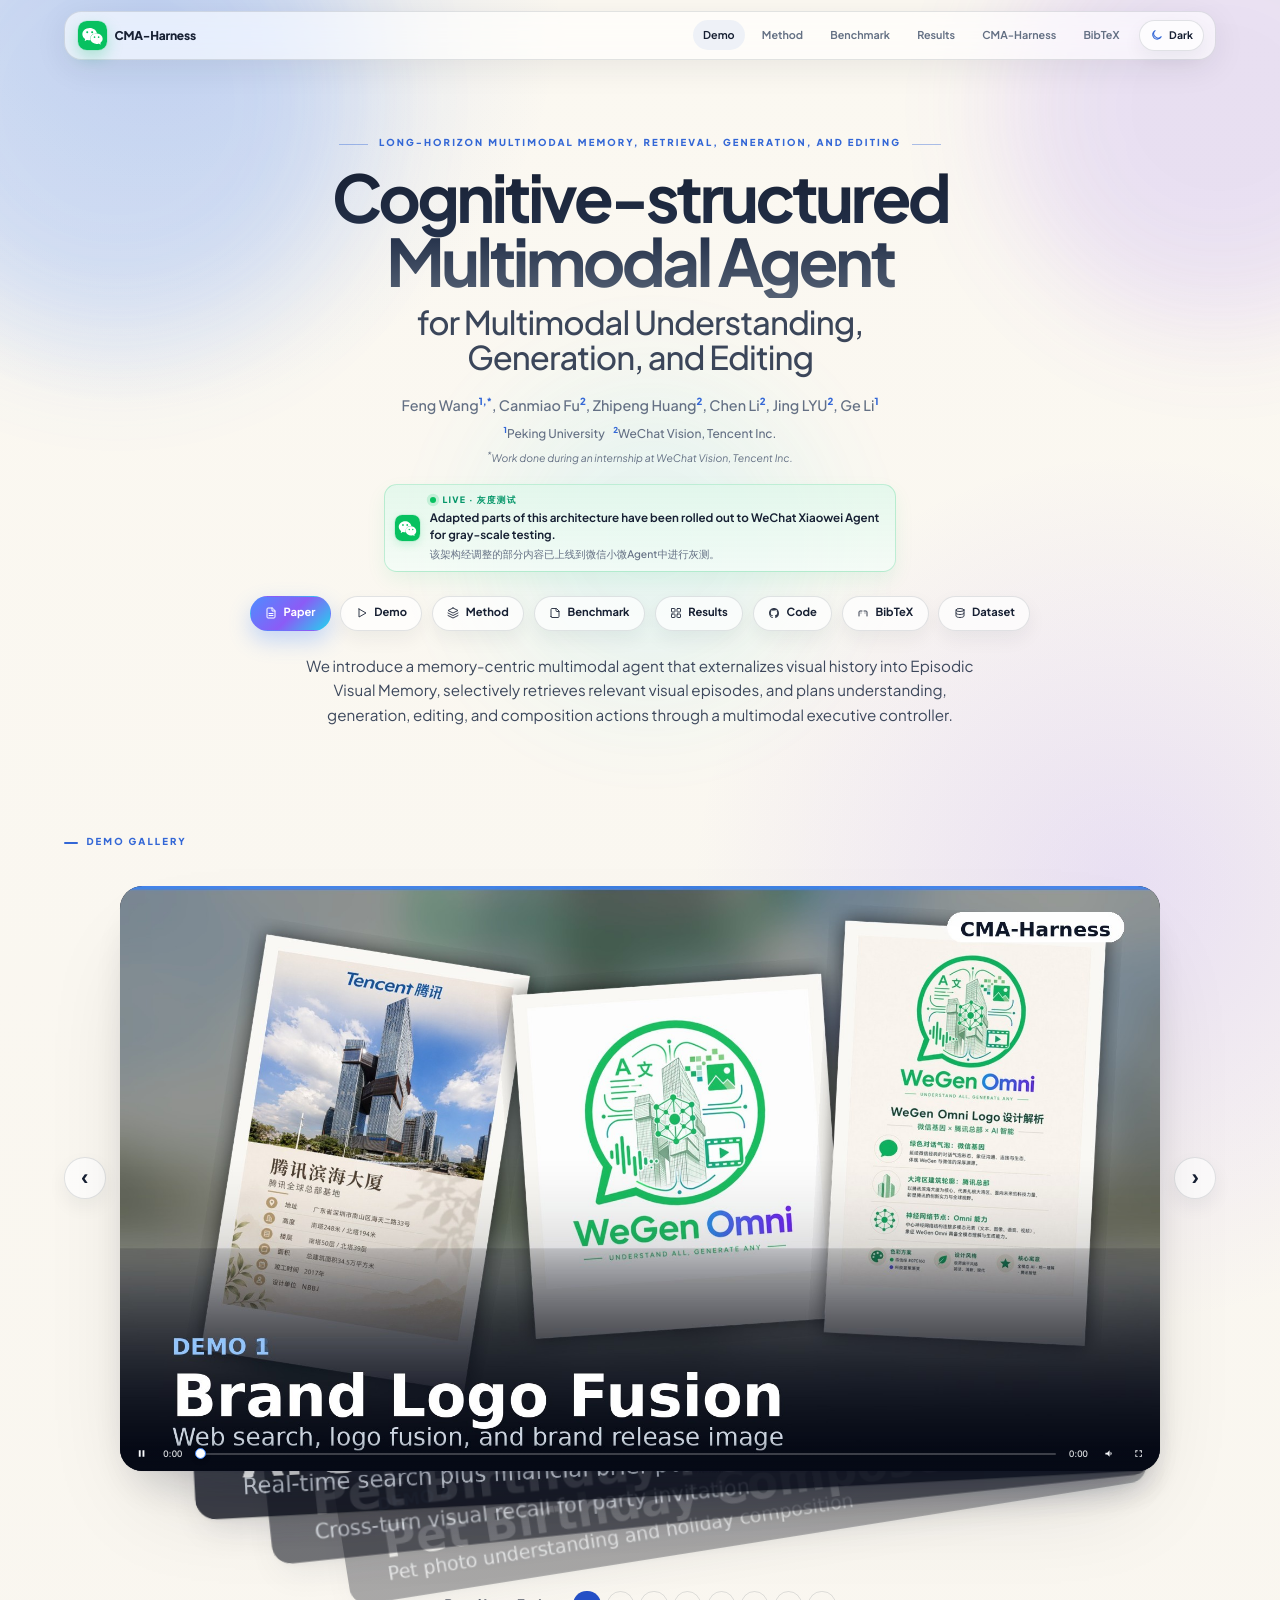
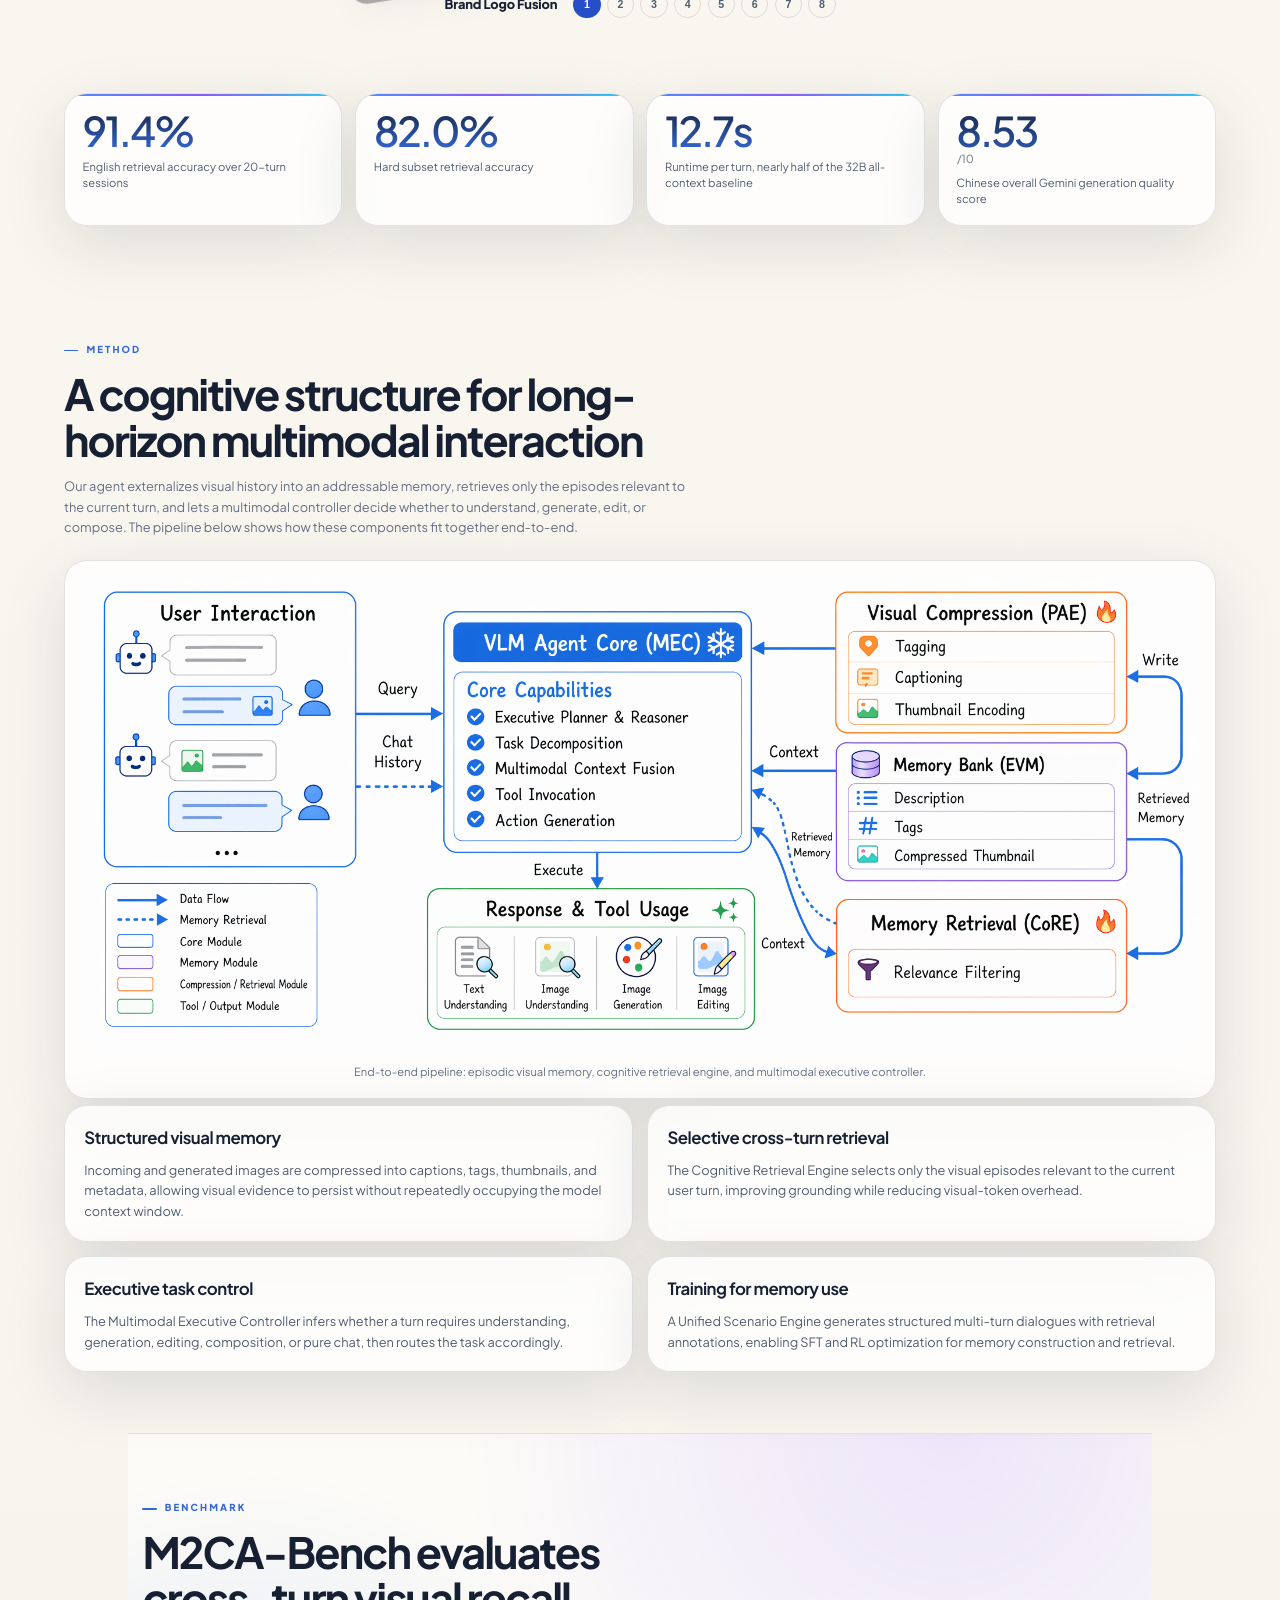
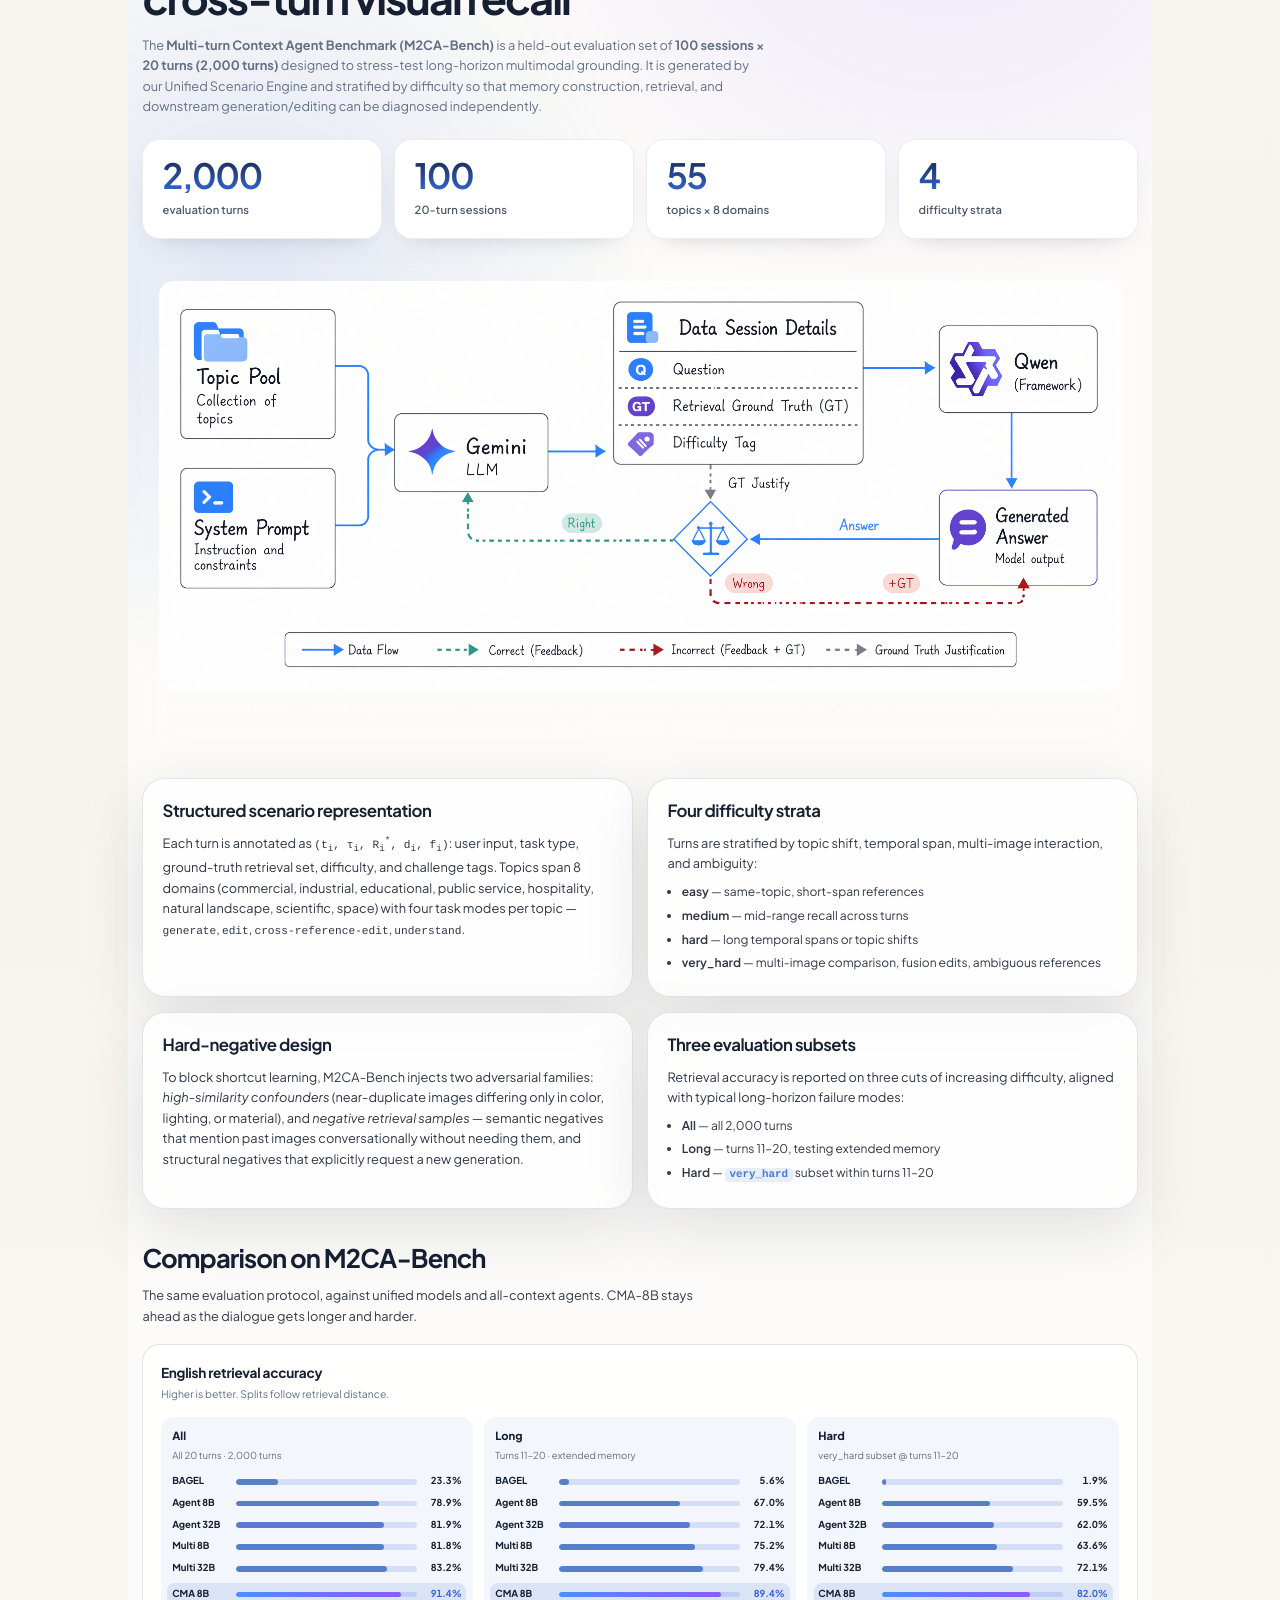
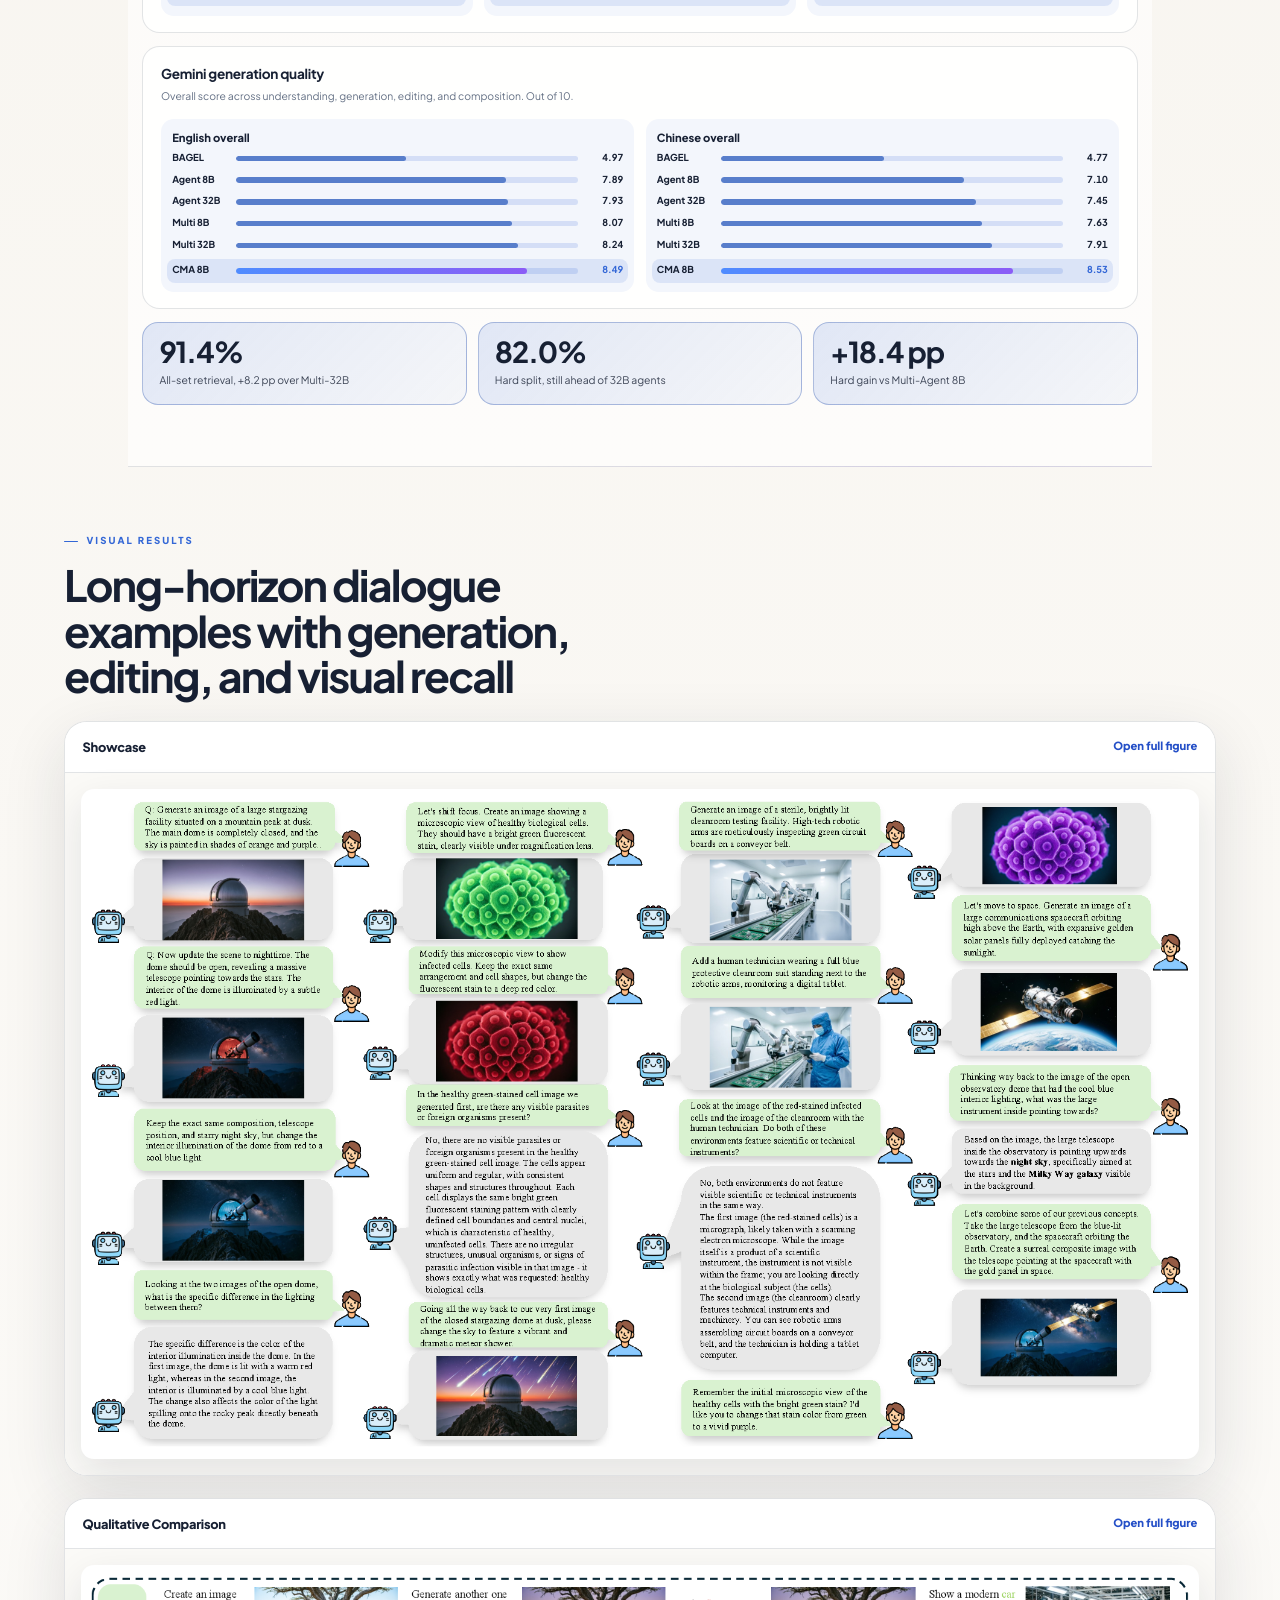
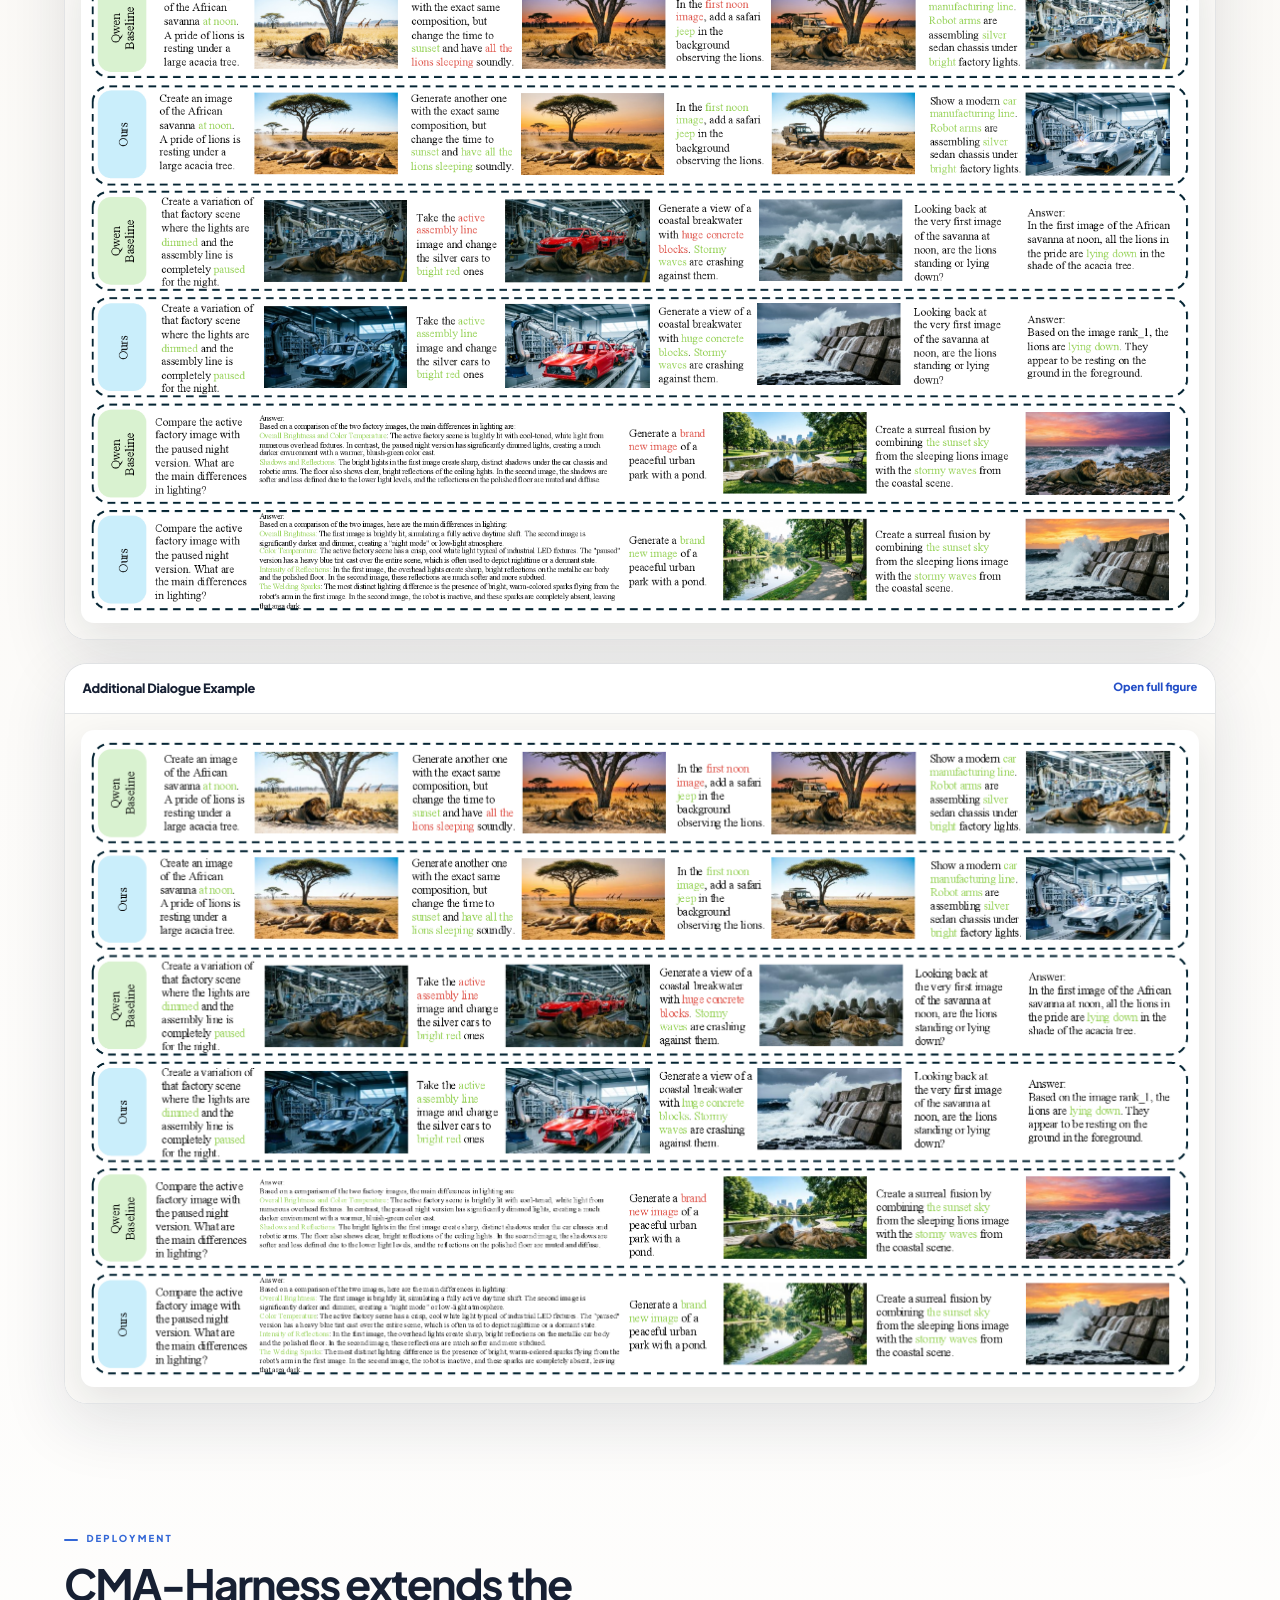
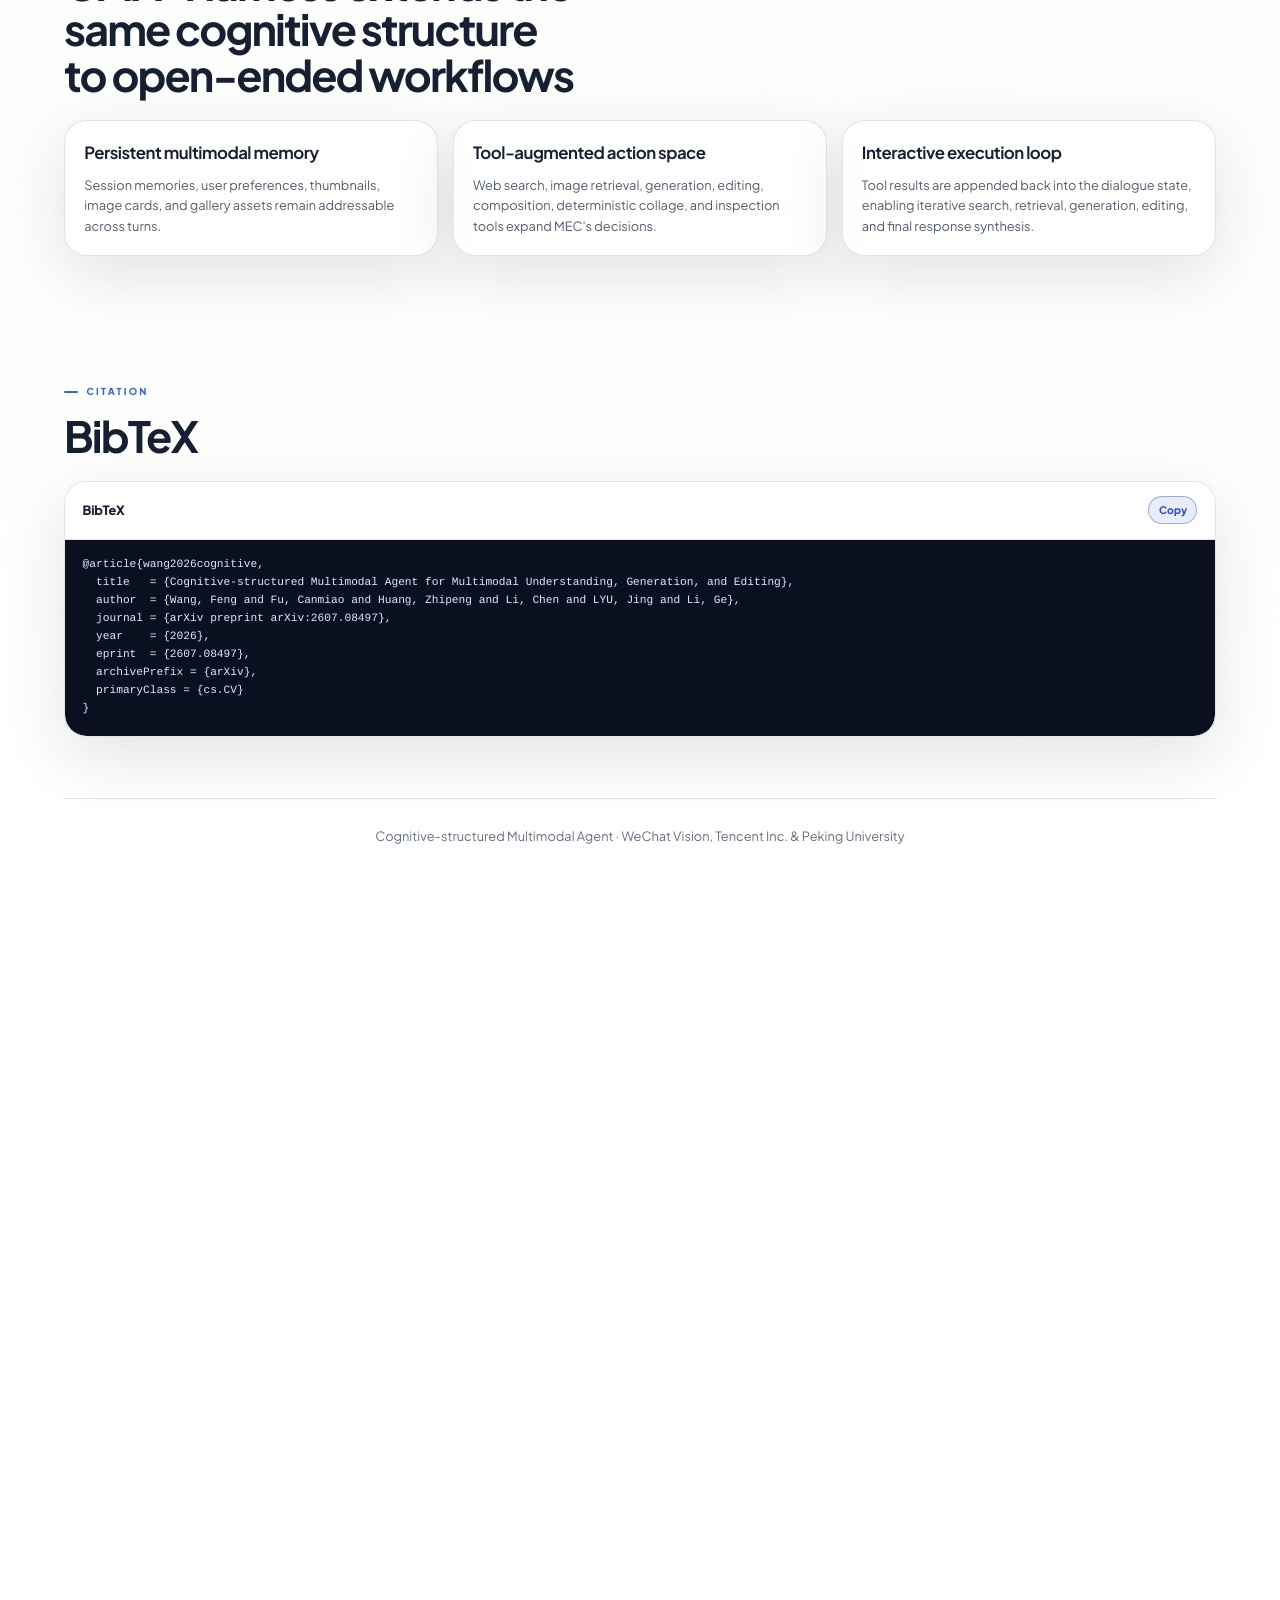
==== commit 3c7ec355: "Add M2CA-Bench method comparison charts to the project page. Co-authored-by: Cursor <cursoragent@cur" ====
--- a/index.html
+++ b/index.html
@@ -319,10 +319,92 @@
         </div>
       </div>
 
-      <div class="bench-results">
-        <div class="bench-result"><strong>91.4%</strong><span>All &middot; 2,000 turns</span></div>
-        <div class="bench-result"><strong>89.4%</strong><span>Long &middot; turns 11–20</span></div>
-        <div class="bench-result"><strong>82.0%</strong><span>Hard &middot; very_hard @ 11–20</span></div>
+      <div class="bench-compare">
+        <div class="bench-compare-head">
+          <h3>Comparison on M2CA-Bench</h3>
+          <p>
+            The same evaluation protocol, against unified models and all-context agents.
+            CMA-8B stays ahead as the dialogue gets longer and harder.
+          </p>
+        </div>
+
+        <div class="bench-compare-card">
+          <h4>English retrieval accuracy</h4>
+          <p class="bench-compare-note">Higher is better. Splits follow retrieval distance.</p>
+          <div class="bench-bars-grid">
+            <section class="bench-bars-group">
+              <h5>All</h5>
+              <p>All 20 turns &middot; 2,000 turns</p>
+              <div class="bench-bar-list">
+                <div class="bench-bar" aria-label="Unified Model (BAGEL): 23.3%"><span title="Unified Model (BAGEL)">BAGEL</span><i style="--value: 23.3%"></i><b>23.3%</b></div>
+                <div class="bench-bar" aria-label="Agent Baseline-8B All-Context: 78.9%"><span title="Agent Baseline-8B (All-Context)">Agent 8B</span><i style="--value: 78.9%"></i><b>78.9%</b></div>
+                <div class="bench-bar" aria-label="Agent Baseline-32B All-Context: 81.9%"><span title="Agent Baseline-32B (All-Context)">Agent 32B</span><i style="--value: 81.9%"></i><b>81.9%</b></div>
+                <div class="bench-bar" aria-label="Multi-Agent Baseline-8B: 81.8%"><span title="Multi-Agent Baseline-8B">Multi 8B</span><i style="--value: 81.8%"></i><b>81.8%</b></div>
+                <div class="bench-bar" aria-label="Multi-Agent Baseline-32B: 83.2%"><span title="Multi-Agent Baseline-32B">Multi 32B</span><i style="--value: 83.2%"></i><b>83.2%</b></div>
+                <div class="bench-bar is-ours" aria-label="CMA (Ours, 8B): 91.4%"><span title="CMA (Ours, 8B)">CMA 8B</span><i style="--value: 91.4%"></i><b>91.4%</b></div>
+              </div>
+            </section>
+            <section class="bench-bars-group">
+              <h5>Long</h5>
+              <p>Turns 11–20 &middot; extended memory</p>
+              <div class="bench-bar-list">
+                <div class="bench-bar" aria-label="Unified Model (BAGEL): 5.6%"><span title="Unified Model (BAGEL)">BAGEL</span><i style="--value: 5.6%"></i><b>5.6%</b></div>
+                <div class="bench-bar" aria-label="Agent Baseline-8B All-Context: 67.0%"><span title="Agent Baseline-8B (All-Context)">Agent 8B</span><i style="--value: 67%"></i><b>67.0%</b></div>
+                <div class="bench-bar" aria-label="Agent Baseline-32B All-Context: 72.1%"><span title="Agent Baseline-32B (All-Context)">Agent 32B</span><i style="--value: 72.1%"></i><b>72.1%</b></div>
+                <div class="bench-bar" aria-label="Multi-Agent Baseline-8B: 75.2%"><span title="Multi-Agent Baseline-8B">Multi 8B</span><i style="--value: 75.2%"></i><b>75.2%</b></div>
+                <div class="bench-bar" aria-label="Multi-Agent Baseline-32B: 79.4%"><span title="Multi-Agent Baseline-32B">Multi 32B</span><i style="--value: 79.4%"></i><b>79.4%</b></div>
+                <div class="bench-bar is-ours" aria-label="CMA (Ours, 8B): 89.4%"><span title="CMA (Ours, 8B)">CMA 8B</span><i style="--value: 89.4%"></i><b>89.4%</b></div>
+              </div>
+            </section>
+            <section class="bench-bars-group">
+              <h5>Hard</h5>
+              <p>very_hard subset @ turns 11–20</p>
+              <div class="bench-bar-list">
+                <div class="bench-bar" aria-label="Unified Model (BAGEL): 1.9%"><span title="Unified Model (BAGEL)">BAGEL</span><i style="--value: 1.9%"></i><b>1.9%</b></div>
+                <div class="bench-bar" aria-label="Agent Baseline-8B All-Context: 59.5%"><span title="Agent Baseline-8B (All-Context)">Agent 8B</span><i style="--value: 59.5%"></i><b>59.5%</b></div>
+                <div class="bench-bar" aria-label="Agent Baseline-32B All-Context: 62.0%"><span title="Agent Baseline-32B (All-Context)">Agent 32B</span><i style="--value: 62%"></i><b>62.0%</b></div>
+                <div class="bench-bar" aria-label="Multi-Agent Baseline-8B: 63.6%"><span title="Multi-Agent Baseline-8B">Multi 8B</span><i style="--value: 63.6%"></i><b>63.6%</b></div>
+                <div class="bench-bar" aria-label="Multi-Agent Baseline-32B: 72.1%"><span title="Multi-Agent Baseline-32B">Multi 32B</span><i style="--value: 72.1%"></i><b>72.1%</b></div>
+                <div class="bench-bar is-ours" aria-label="CMA (Ours, 8B): 82.0%"><span title="CMA (Ours, 8B)">CMA 8B</span><i style="--value: 82%"></i><b>82.0%</b></div>
+              </div>
+            </section>
+          </div>
+        </div>
+
+        <div class="bench-compare-card">
+          <h4>Gemini generation quality</h4>
+          <p class="bench-compare-note">Overall score across understanding, generation, editing, and composition. Out of 10.</p>
+          <div class="bench-bars-grid two">
+            <section class="bench-bars-group">
+              <h5>English overall</h5>
+              <div class="bench-bar-list">
+                <div class="bench-bar" aria-label="Unified Model (BAGEL): 4.97"><span title="Unified Model (BAGEL)">BAGEL</span><i style="--value: 49.7%"></i><b>4.97</b></div>
+                <div class="bench-bar" aria-label="Agent Baseline-8B: 7.89"><span title="Agent Baseline-8B (All-Context)">Agent 8B</span><i style="--value: 78.9%"></i><b>7.89</b></div>
+                <div class="bench-bar" aria-label="Agent Baseline-32B: 7.93"><span title="Agent Baseline-32B (All-Context)">Agent 32B</span><i style="--value: 79.3%"></i><b>7.93</b></div>
+                <div class="bench-bar" aria-label="Multi-Agent Baseline-8B: 8.07"><span title="Multi-Agent Baseline-8B">Multi 8B</span><i style="--value: 80.7%"></i><b>8.07</b></div>
+                <div class="bench-bar" aria-label="Multi-Agent Baseline-32B: 8.24"><span title="Multi-Agent Baseline-32B">Multi 32B</span><i style="--value: 82.4%"></i><b>8.24</b></div>
+                <div class="bench-bar is-ours" aria-label="CMA (Ours, 8B): 8.49"><span title="CMA (Ours, 8B)">CMA 8B</span><i style="--value: 84.9%"></i><b>8.49</b></div>
+              </div>
+            </section>
+            <section class="bench-bars-group">
+              <h5>Chinese overall</h5>
+              <div class="bench-bar-list">
+                <div class="bench-bar" aria-label="Unified Model (BAGEL): 4.77"><span title="Unified Model (BAGEL)">BAGEL</span><i style="--value: 47.7%"></i><b>4.77</b></div>
+                <div class="bench-bar" aria-label="Agent Baseline-8B: 7.10"><span title="Agent Baseline-8B (All-Context)">Agent 8B</span><i style="--value: 71%"></i><b>7.10</b></div>
+                <div class="bench-bar" aria-label="Agent Baseline-32B: 7.45"><span title="Agent Baseline-32B (All-Context)">Agent 32B</span><i style="--value: 74.5%"></i><b>7.45</b></div>
+                <div class="bench-bar" aria-label="Multi-Agent Baseline-8B: 7.63"><span title="Multi-Agent Baseline-8B">Multi 8B</span><i style="--value: 76.3%"></i><b>7.63</b></div>
+                <div class="bench-bar" aria-label="Multi-Agent Baseline-32B: 7.91"><span title="Multi-Agent Baseline-32B">Multi 32B</span><i style="--value: 79.1%"></i><b>7.91</b></div>
+                <div class="bench-bar is-ours" aria-label="CMA (Ours, 8B): 8.53"><span title="CMA (Ours, 8B)">CMA 8B</span><i style="--value: 85.3%"></i><b>8.53</b></div>
+              </div>
+            </section>
+          </div>
+        </div>
+
+        <div class="bench-compare-insights">
+          <div><strong>91.4%</strong><span>All-set retrieval, +8.2 pp over Multi-32B</span></div>
+          <div><strong>82.0%</strong><span>Hard split, still ahead of 32B agents</span></div>
+          <div><strong>+18.4 pp</strong><span>Hard gain vs Multi-Agent 8B</span></div>
+        </div>
       </div>
     </section>
 
--- a/styles.css
+++ b/styles.css
@@ -685,9 +685,177 @@
   opacity: 0.85;
 }
 
+.bench-compare {
+  margin-top: 36px;
+}
+
+.bench-compare-head h3 {
+  margin: 0 0 8px;
+  color: var(--section-band-heading);
+  font-size: clamp(22px, 3vw, 32px);
+  font-weight: 700;
+  letter-spacing: -0.035em;
+}
+
+.bench-compare-head p {
+  max-width: 720px;
+  margin: 0 0 22px;
+  color: var(--section-band-text);
+  opacity: 0.88;
+  font-size: 16px;
+}
+
+.bench-compare-card {
+  margin-top: 16px;
+  padding: 22px 22px 20px;
+  border: 1px solid var(--line);
+  border-radius: calc(var(--radius) - 6px);
+  background: var(--card);
+}
+
+.bench-compare-card h4 {
+  margin: 0 0 4px;
+  color: var(--section-band-heading);
+  font-size: 17px;
+  font-weight: 720;
+  letter-spacing: -0.02em;
+}
+
+.bench-compare-note {
+  margin: 0 0 16px;
+  color: var(--muted);
+  font-size: 13px;
+}
+
+.bench-bars-grid {
+  display: grid;
+  grid-template-columns: repeat(3, minmax(0, 1fr));
+  gap: 14px;
+}
+
+.bench-bars-grid.two {
+  grid-template-columns: repeat(2, minmax(0, 1fr));
+}
+
+.bench-bars-group {
+  min-width: 0;
+  padding: 14px 14px 12px;
+  border-radius: 16px;
+  background: color-mix(in srgb, var(--section-band-eyebrow) 6%, transparent);
+}
+
+.bench-bars-group h5 {
+  margin: 0 0 4px;
+  color: var(--section-band-heading);
+  font-size: 14px;
+  font-weight: 760;
+}
+
+.bench-bars-group > p {
+  margin: 0 0 12px;
+  color: var(--muted);
+  font-size: 12px;
+}
+
+.bench-bar-list {
+  display: grid;
+  gap: 8px;
+}
+
+.bench-bar {
+  display: grid;
+  grid-template-columns: 72px minmax(0, 1fr) 48px;
+  gap: 8px;
+  align-items: center;
+  color: var(--section-band-text);
+  font-size: 12px;
+  font-weight: 720;
+  font-variant-numeric: tabular-nums;
+}
+
+.bench-bar span {
+  overflow: hidden;
+  text-overflow: ellipsis;
+  white-space: nowrap;
+}
+
+.bench-bar i {
+  position: relative;
+  display: block;
+  height: 7px;
+  overflow: hidden;
+  border-radius: 999px;
+  background: color-mix(in srgb, var(--section-band-eyebrow) 16%, transparent);
+}
+
+.bench-bar i::before {
+  content: "";
+  position: absolute;
+  inset: 0 auto 0 0;
+  width: var(--value);
+  border-radius: inherit;
+  background: color-mix(in srgb, var(--section-band-eyebrow) 62%, #94a3b8);
+}
+
+.bench-bar b {
+  text-align: right;
+}
+
+.bench-bar.is-ours {
+  padding: 5px 6px;
+  margin: 0 -6px;
+  border-radius: 10px;
+  background: color-mix(in srgb, var(--section-band-eyebrow) 12%, transparent);
+}
+
+.bench-bar.is-ours i::before {
+  background: linear-gradient(90deg, #4f8cff, #8b5cf6);
+}
+
+.bench-bar.is-ours b {
+  color: var(--section-band-eyebrow);
+}
+
+.bench-compare-insights {
+  display: grid;
+  grid-template-columns: repeat(3, minmax(0, 1fr));
+  gap: 14px;
+  margin-top: 16px;
+}
+
+.bench-compare-insights div {
+  padding: 18px 20px;
+  border-radius: calc(var(--radius) - 8px);
+  border: 1px solid color-mix(in srgb, var(--section-band-eyebrow) 26%, var(--line));
+  background:
+    linear-gradient(135deg,
+      color-mix(in srgb, var(--section-band-eyebrow) 14%, transparent),
+      color-mix(in srgb, var(--section-band-eyebrow) 4%, transparent));
+}
+
+.bench-compare-insights strong {
+  display: block;
+  color: var(--section-band-heading);
+  font-size: clamp(26px, 3vw, 36px);
+  font-weight: 720;
+  letter-spacing: -0.04em;
+  line-height: 1;
+}
+
+.bench-compare-insights span {
+  display: block;
+  margin-top: 8px;
+  color: var(--section-band-text);
+  opacity: 0.82;
+  font-size: 13px;
+}
+
 @media (max-width: 780px) {
   .bench-stats { grid-template-columns: repeat(2, minmax(0, 1fr)); }
   .bench-results { grid-template-columns: 1fr; }
+  .bench-bars-grid,
+  .bench-bars-grid.two,
+  .bench-compare-insights { grid-template-columns: 1fr; }
 }
 
 .highlight-card span {
@@ -1397,6 +1565,9 @@
   .bench-result { padding: 20px 22px; border-radius: 22px; }
   .bench-result strong { font-size: clamp(32px, 9vw, 44px); }
   .bench-result span { font-size: 13px; margin-top: 8px; }
+  .bench-compare-card { padding: 16px 14px; }
+  .bench-compare-insights div { padding: 16px 16px; }
+  .bench-bar { grid-template-columns: 64px minmax(0, 1fr) 44px; font-size: 11.5px; }
 
   .bench-list { font-size: 13.5px; padding-left: 16px; }
 
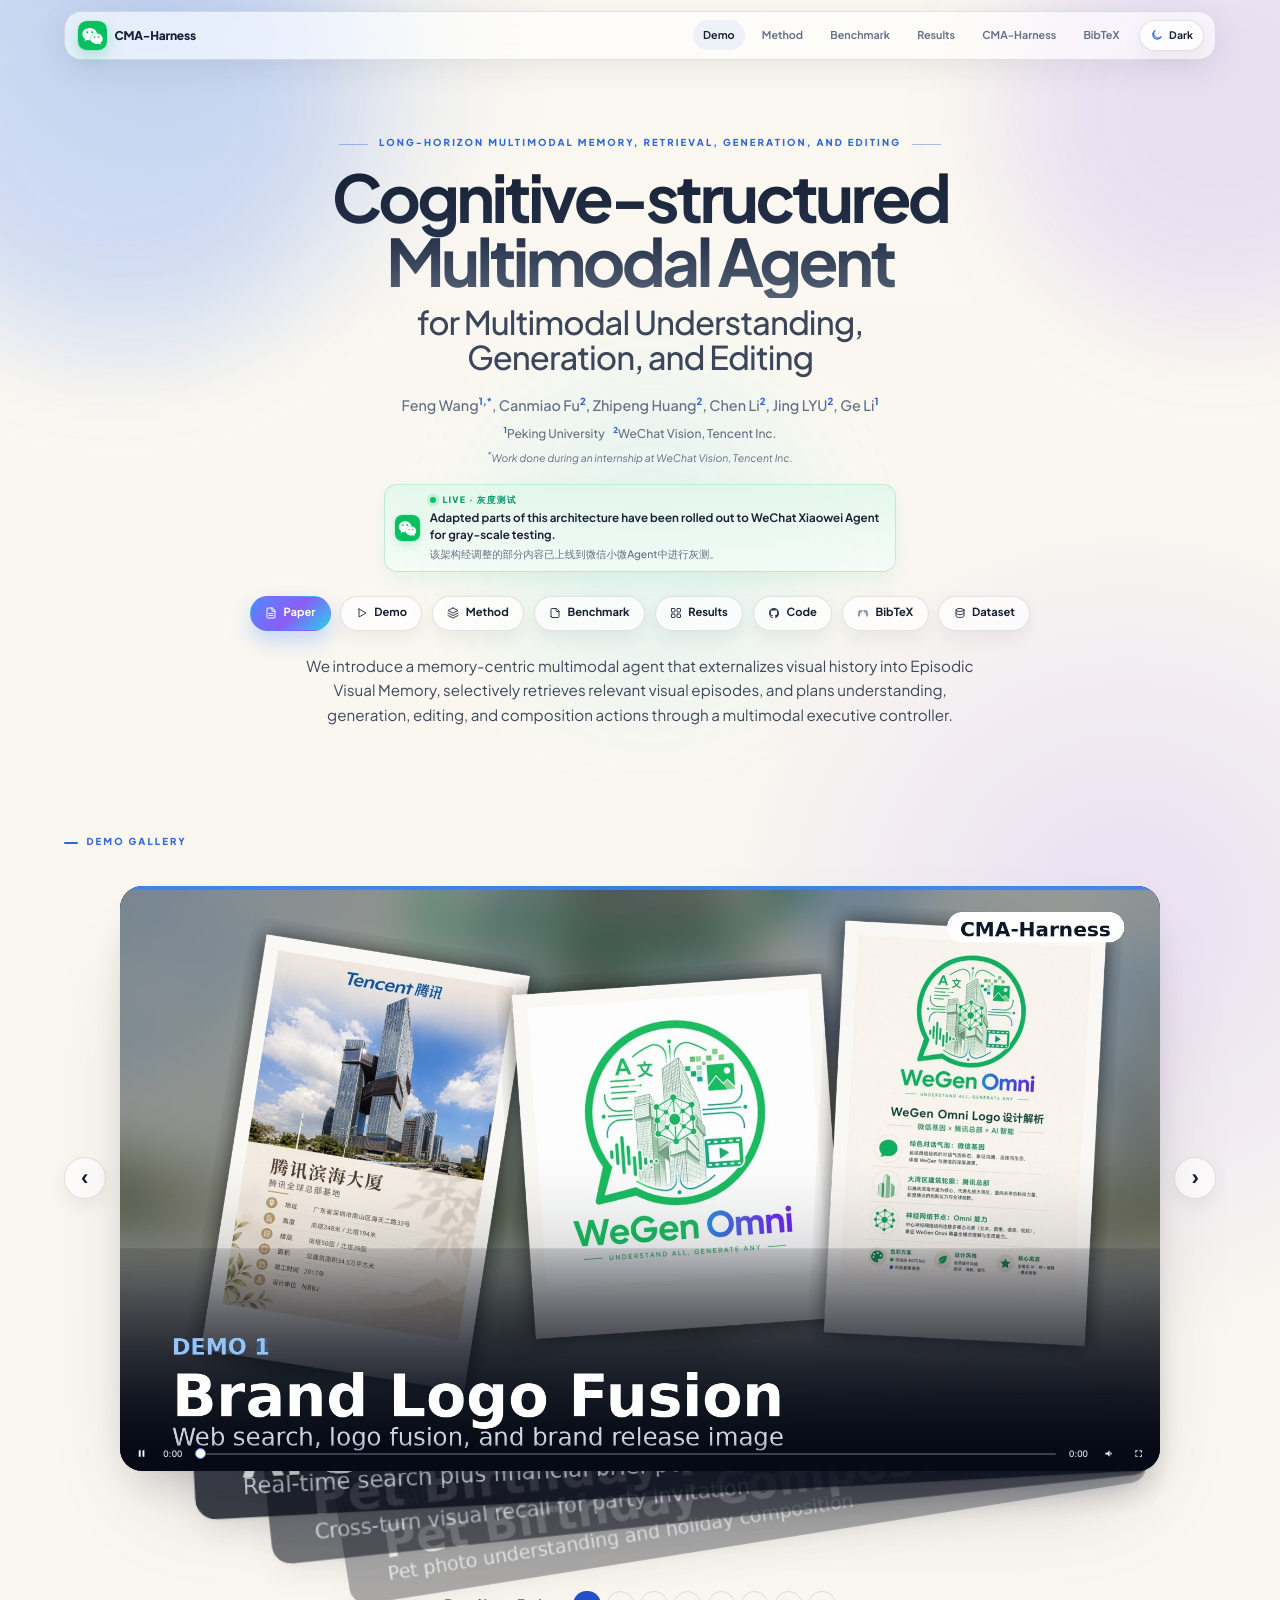
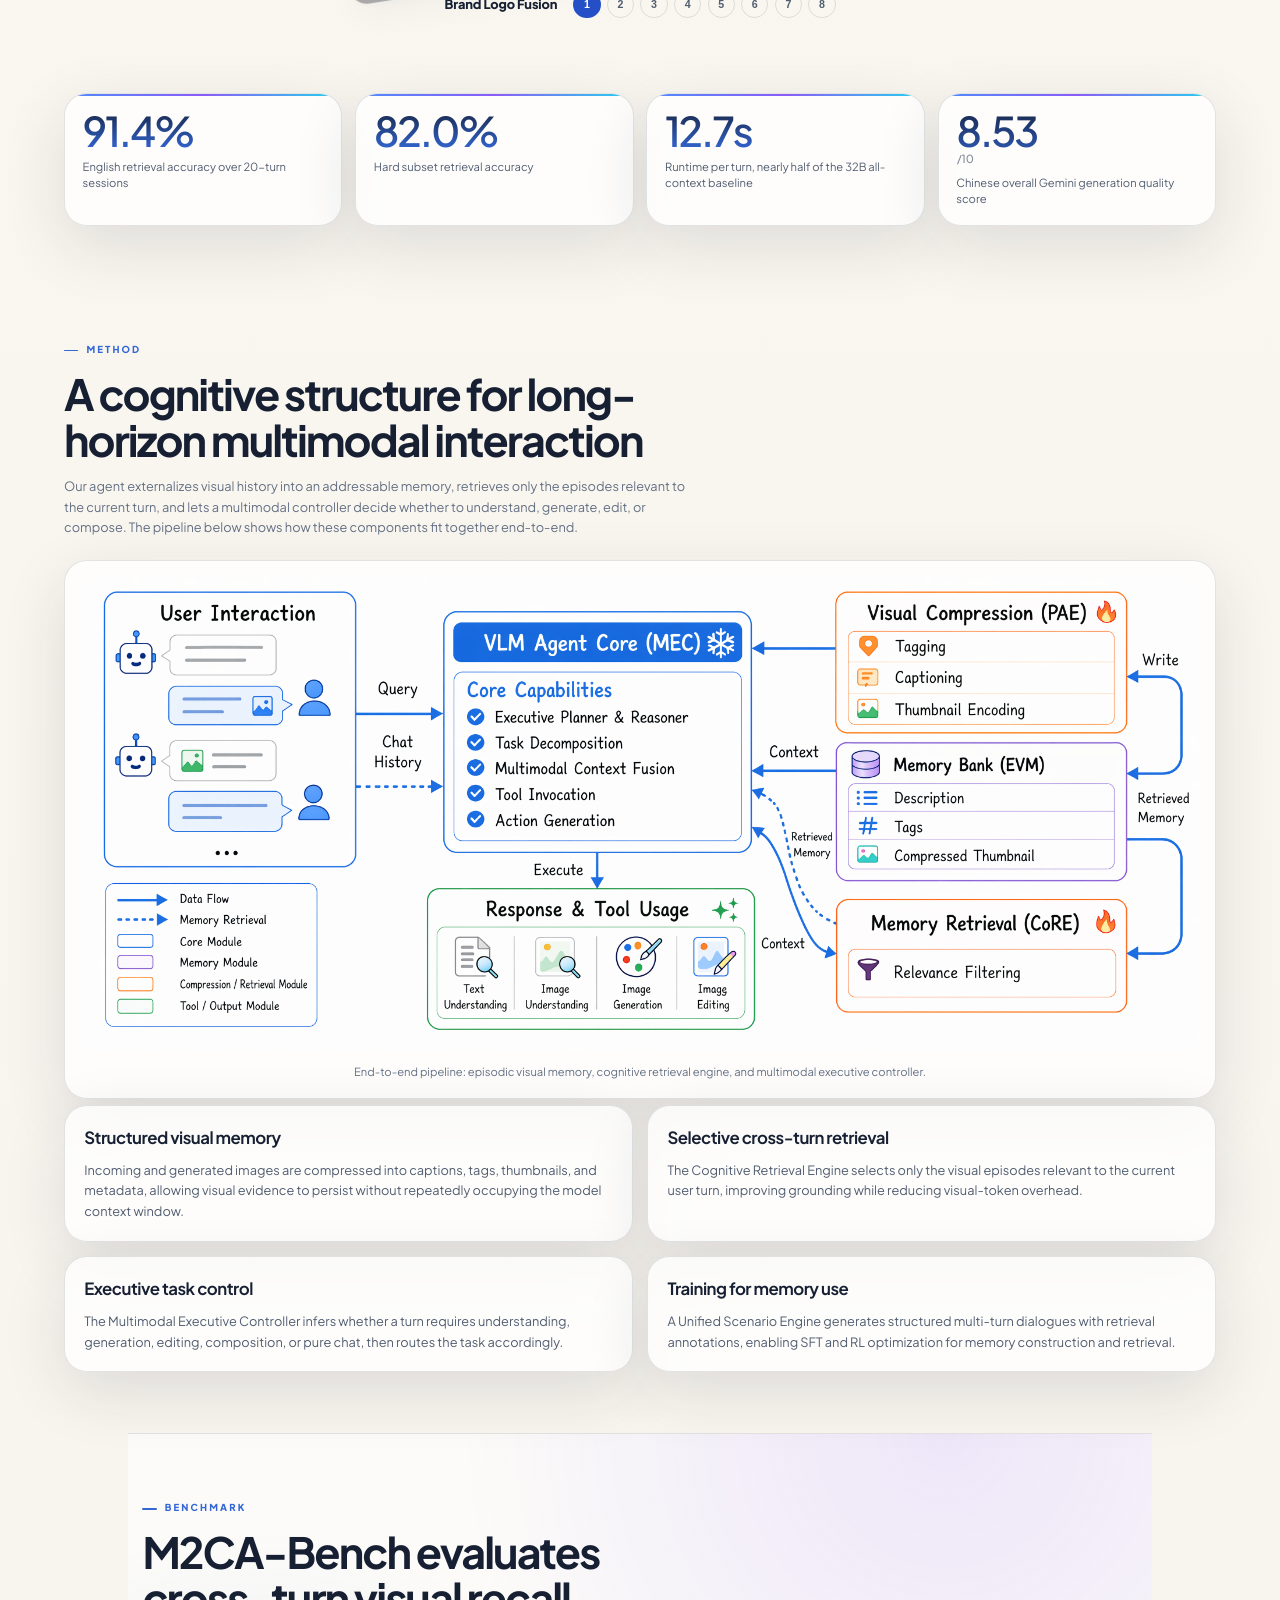
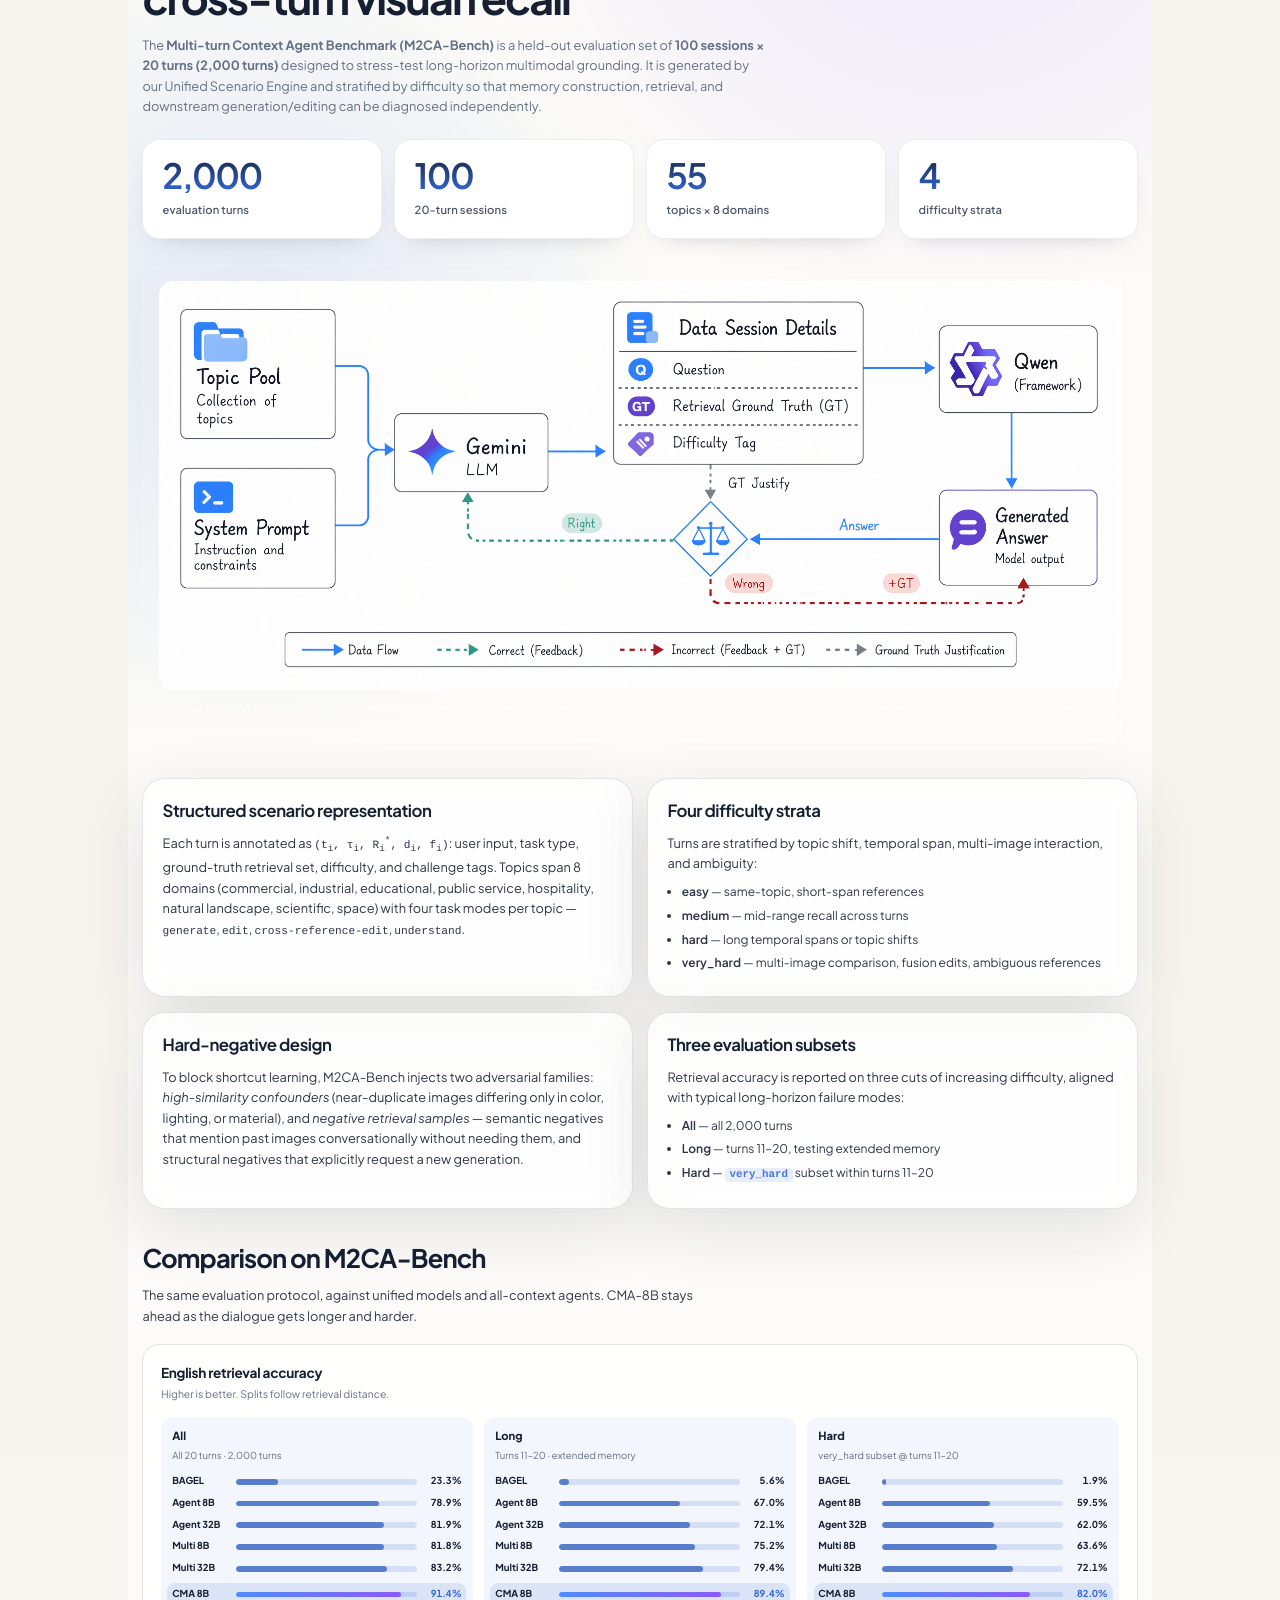
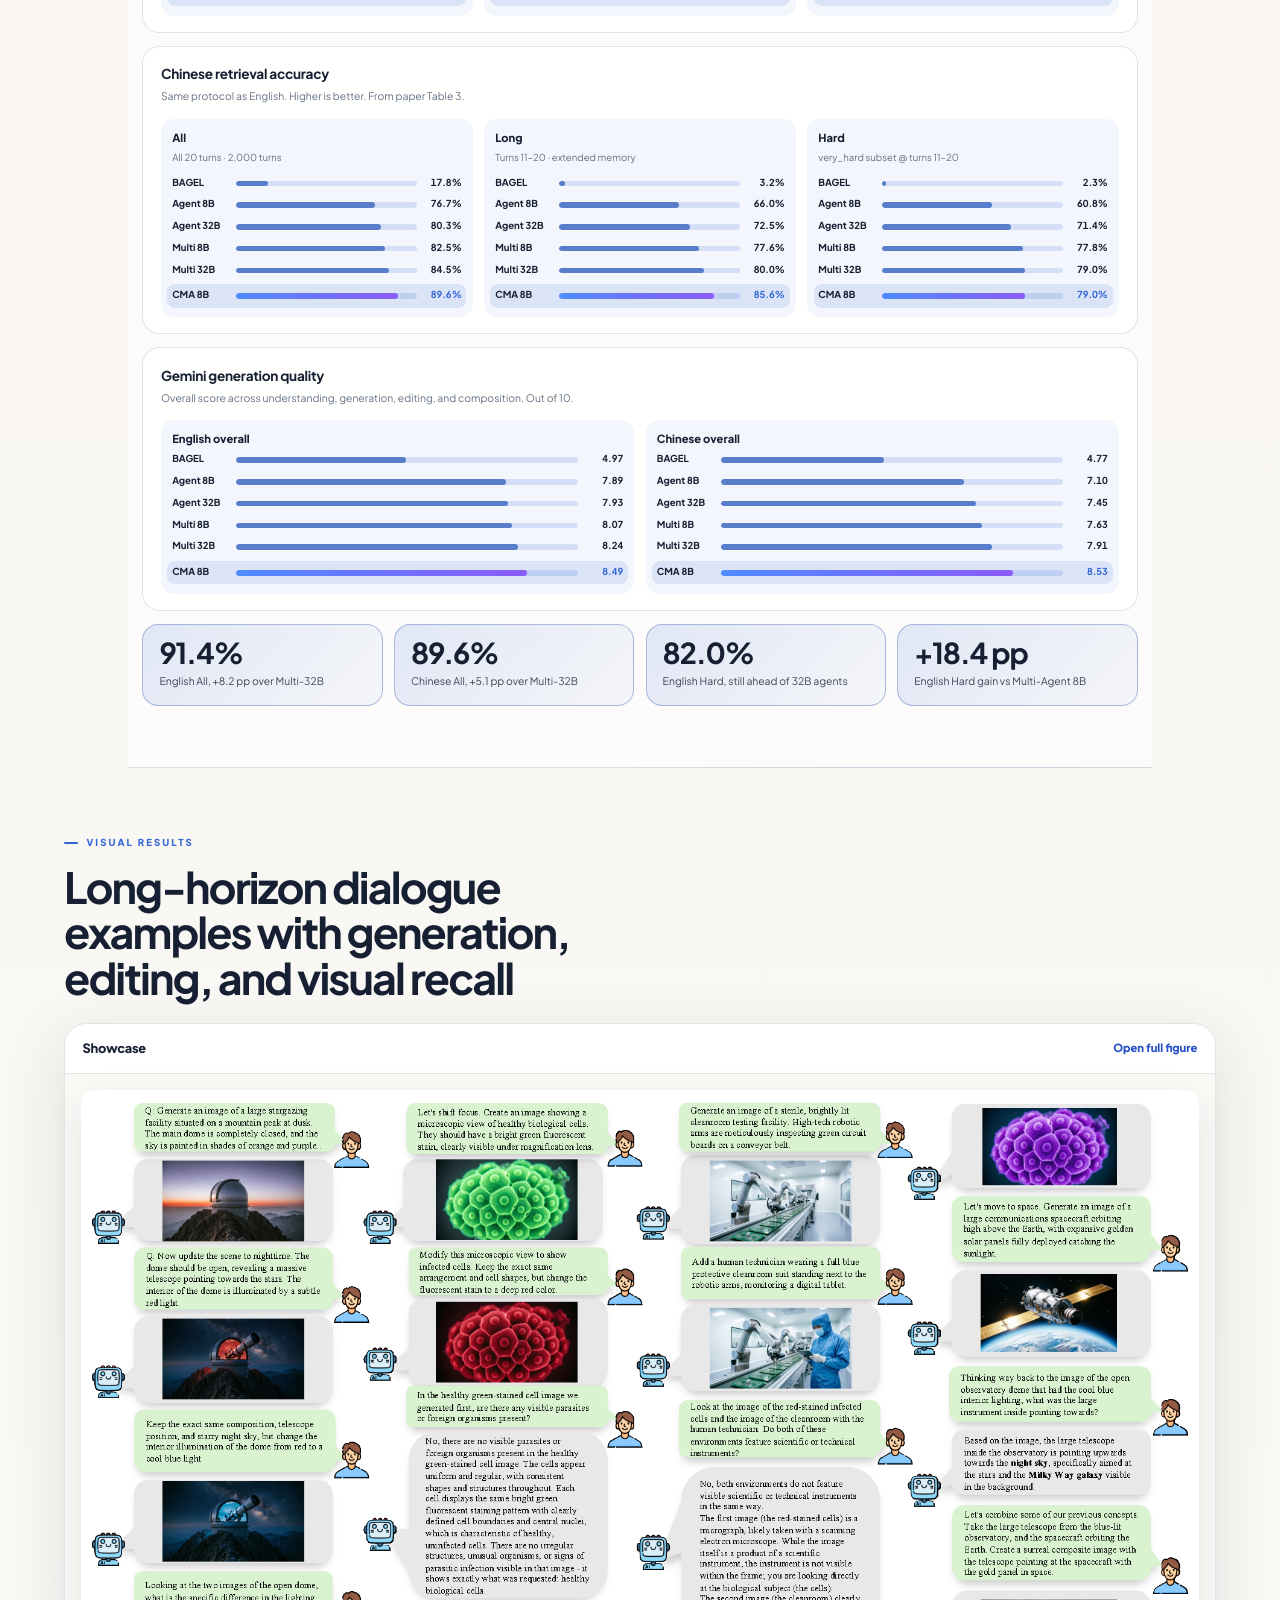
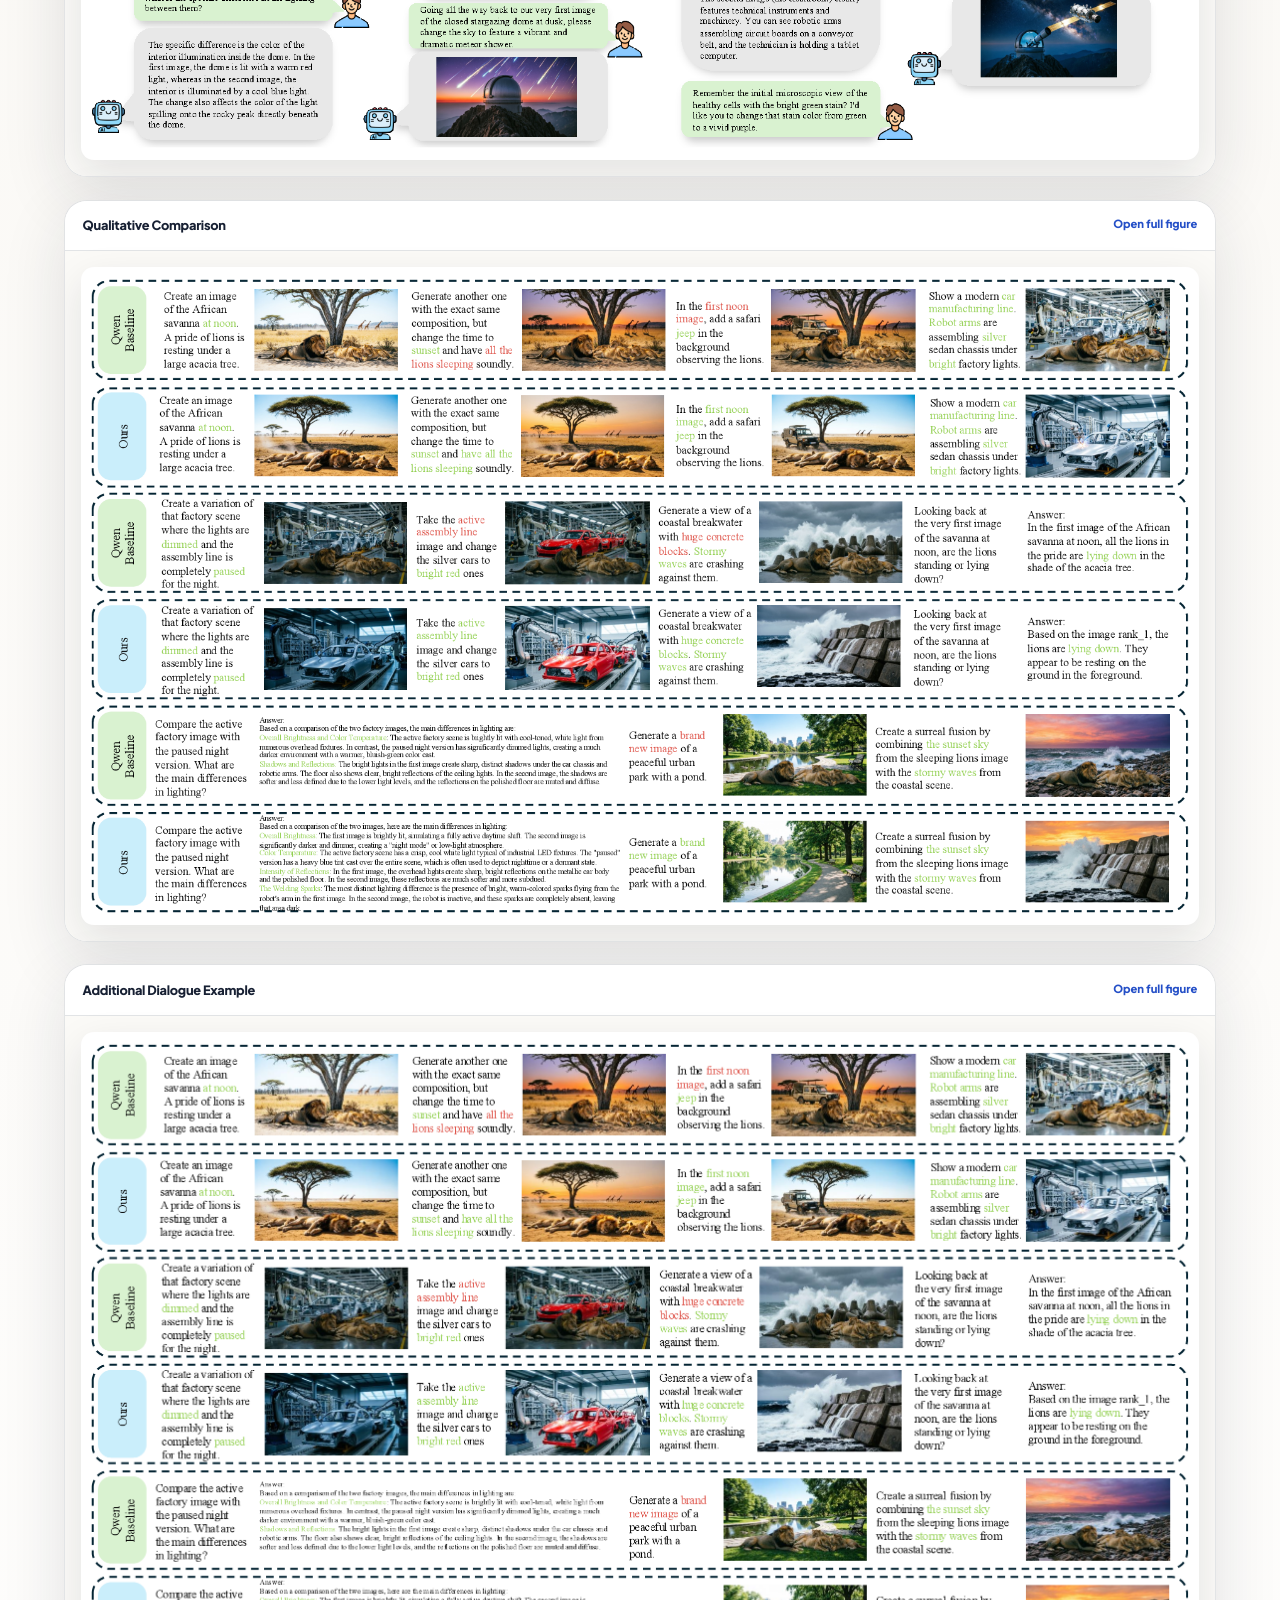
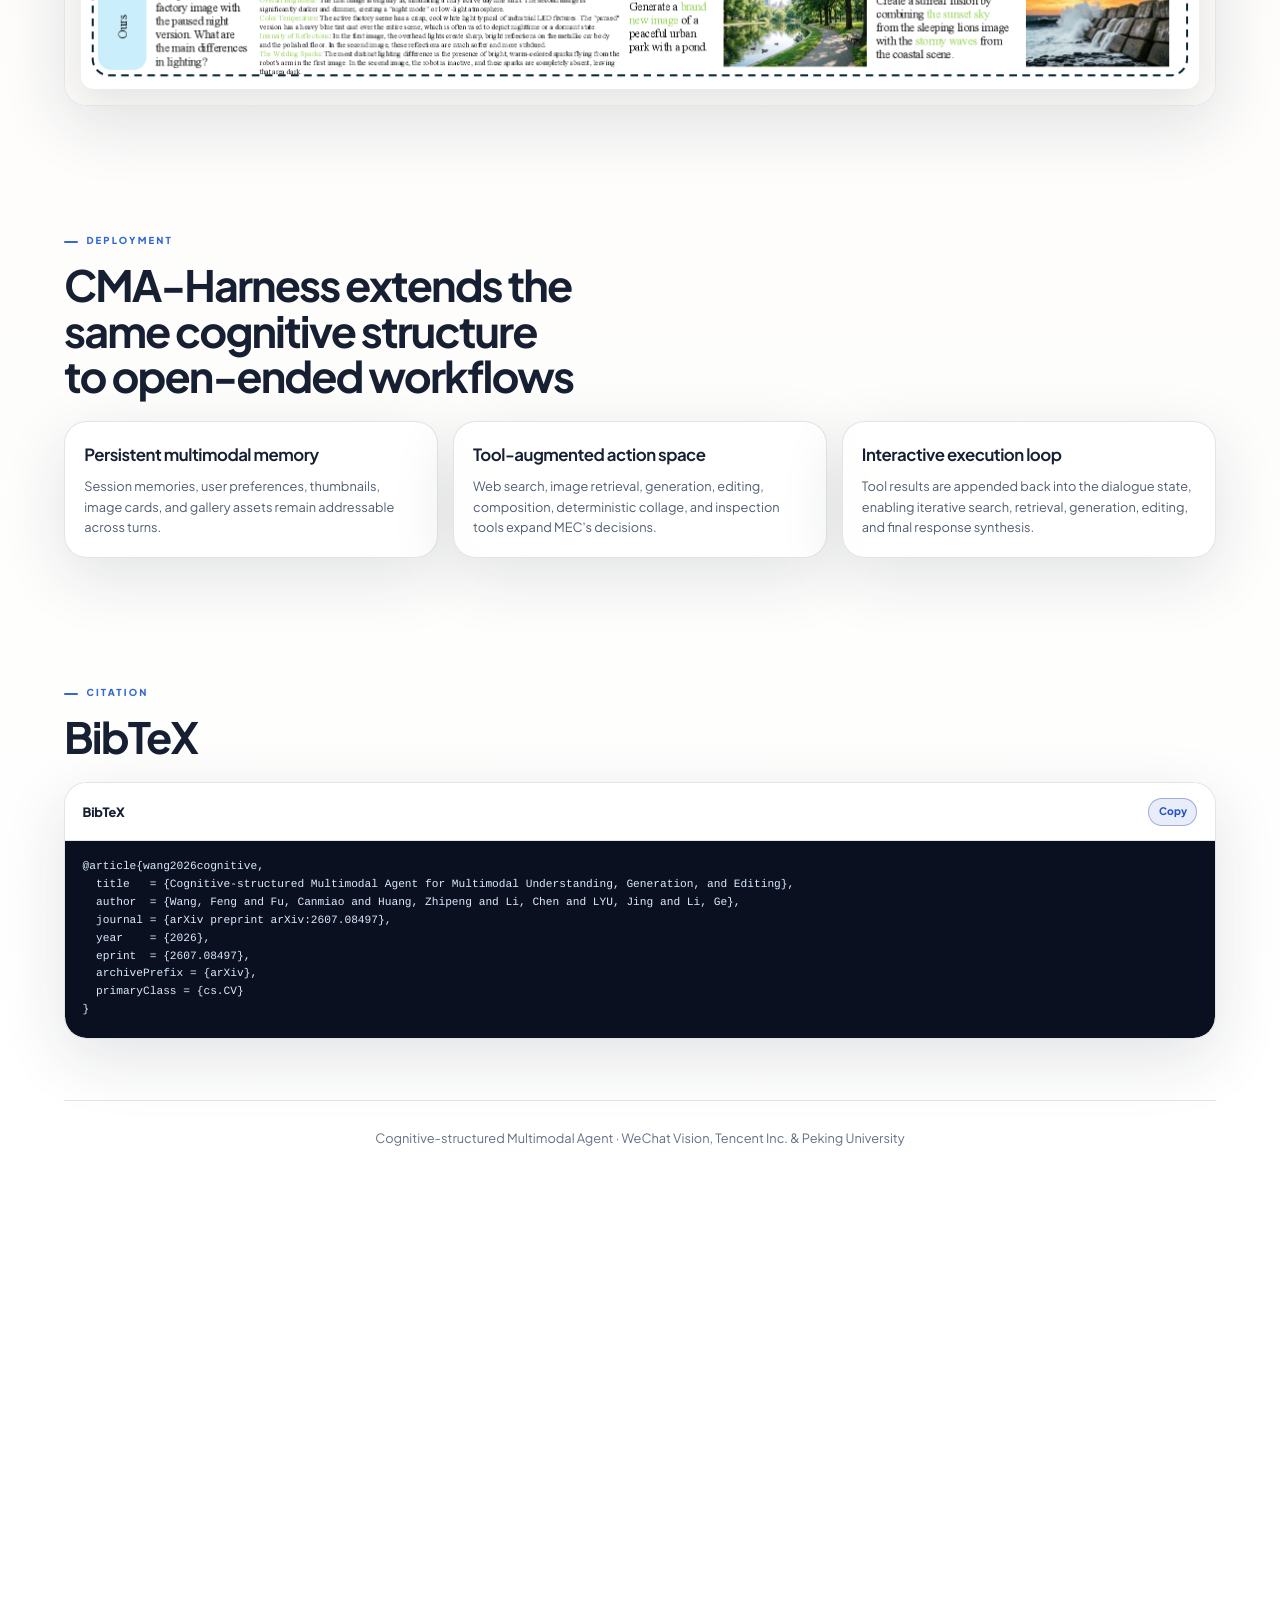
==== commit 990adf02: "Pin the README banner and add Chinese retrieval comparisons. Co-authored-by: Cursor <cursoragent@cur" ====
--- a/index.html
+++ b/index.html
@@ -372,6 +372,49 @@
         </div>
 
         <div class="bench-compare-card">
+          <h4>Chinese retrieval accuracy</h4>
+          <p class="bench-compare-note">Same protocol as English. Higher is better. From paper Table 3.</p>
+          <div class="bench-bars-grid">
+            <section class="bench-bars-group">
+              <h5>All</h5>
+              <p>All 20 turns &middot; 2,000 turns</p>
+              <div class="bench-bar-list">
+                <div class="bench-bar" aria-label="Unified Model (BAGEL): 17.8%"><span title="Unified Model (BAGEL)">BAGEL</span><i style="--value: 17.8%"></i><b>17.8%</b></div>
+                <div class="bench-bar" aria-label="Agent Baseline-8B All-Context: 76.7%"><span title="Agent Baseline-8B (All-Context)">Agent 8B</span><i style="--value: 76.7%"></i><b>76.7%</b></div>
+                <div class="bench-bar" aria-label="Agent Baseline-32B All-Context: 80.3%"><span title="Agent Baseline-32B (All-Context)">Agent 32B</span><i style="--value: 80.3%"></i><b>80.3%</b></div>
+                <div class="bench-bar" aria-label="Multi-Agent Baseline-8B: 82.5%"><span title="Multi-Agent Baseline-8B">Multi 8B</span><i style="--value: 82.5%"></i><b>82.5%</b></div>
+                <div class="bench-bar" aria-label="Multi-Agent Baseline-32B: 84.5%"><span title="Multi-Agent Baseline-32B">Multi 32B</span><i style="--value: 84.5%"></i><b>84.5%</b></div>
+                <div class="bench-bar is-ours" aria-label="CMA (Ours, 8B): 89.6%"><span title="CMA (Ours, 8B)">CMA 8B</span><i style="--value: 89.6%"></i><b>89.6%</b></div>
+              </div>
+            </section>
+            <section class="bench-bars-group">
+              <h5>Long</h5>
+              <p>Turns 11–20 &middot; extended memory</p>
+              <div class="bench-bar-list">
+                <div class="bench-bar" aria-label="Unified Model (BAGEL): 3.2%"><span title="Unified Model (BAGEL)">BAGEL</span><i style="--value: 3.2%"></i><b>3.2%</b></div>
+                <div class="bench-bar" aria-label="Agent Baseline-8B All-Context: 66.0%"><span title="Agent Baseline-8B (All-Context)">Agent 8B</span><i style="--value: 66%"></i><b>66.0%</b></div>
+                <div class="bench-bar" aria-label="Agent Baseline-32B All-Context: 72.5%"><span title="Agent Baseline-32B (All-Context)">Agent 32B</span><i style="--value: 72.5%"></i><b>72.5%</b></div>
+                <div class="bench-bar" aria-label="Multi-Agent Baseline-8B: 77.6%"><span title="Multi-Agent Baseline-8B">Multi 8B</span><i style="--value: 77.6%"></i><b>77.6%</b></div>
+                <div class="bench-bar" aria-label="Multi-Agent Baseline-32B: 80.0%"><span title="Multi-Agent Baseline-32B">Multi 32B</span><i style="--value: 80%"></i><b>80.0%</b></div>
+                <div class="bench-bar is-ours" aria-label="CMA (Ours, 8B): 85.6%"><span title="CMA (Ours, 8B)">CMA 8B</span><i style="--value: 85.6%"></i><b>85.6%</b></div>
+              </div>
+            </section>
+            <section class="bench-bars-group">
+              <h5>Hard</h5>
+              <p>very_hard subset @ turns 11–20</p>
+              <div class="bench-bar-list">
+                <div class="bench-bar" aria-label="Unified Model (BAGEL): 2.3%"><span title="Unified Model (BAGEL)">BAGEL</span><i style="--value: 2.3%"></i><b>2.3%</b></div>
+                <div class="bench-bar" aria-label="Agent Baseline-8B All-Context: 60.8%"><span title="Agent Baseline-8B (All-Context)">Agent 8B</span><i style="--value: 60.8%"></i><b>60.8%</b></div>
+                <div class="bench-bar" aria-label="Agent Baseline-32B All-Context: 71.4%"><span title="Agent Baseline-32B (All-Context)">Agent 32B</span><i style="--value: 71.4%"></i><b>71.4%</b></div>
+                <div class="bench-bar" aria-label="Multi-Agent Baseline-8B: 77.8%"><span title="Multi-Agent Baseline-8B">Multi 8B</span><i style="--value: 77.8%"></i><b>77.8%</b></div>
+                <div class="bench-bar" aria-label="Multi-Agent Baseline-32B: 79.0%"><span title="Multi-Agent Baseline-32B">Multi 32B</span><i style="--value: 79%"></i><b>79.0%</b></div>
+                <div class="bench-bar is-ours" aria-label="CMA (Ours, 8B): 79.0%"><span title="CMA (Ours, 8B)">CMA 8B</span><i style="--value: 79%"></i><b>79.0%</b></div>
+              </div>
+            </section>
+          </div>
+        </div>
+
+        <div class="bench-compare-card">
           <h4>Gemini generation quality</h4>
           <p class="bench-compare-note">Overall score across understanding, generation, editing, and composition. Out of 10.</p>
           <div class="bench-bars-grid two">
@@ -401,9 +444,10 @@
         </div>
 
         <div class="bench-compare-insights">
-          <div><strong>91.4%</strong><span>All-set retrieval, +8.2 pp over Multi-32B</span></div>
-          <div><strong>82.0%</strong><span>Hard split, still ahead of 32B agents</span></div>
-          <div><strong>+18.4 pp</strong><span>Hard gain vs Multi-Agent 8B</span></div>
+          <div><strong>91.4%</strong><span>English All, +8.2 pp over Multi-32B</span></div>
+          <div><strong>89.6%</strong><span>Chinese All, +5.1 pp over Multi-32B</span></div>
+          <div><strong>82.0%</strong><span>English Hard, still ahead of 32B agents</span></div>
+          <div><strong>+18.4 pp</strong><span>English Hard gain vs Multi-Agent 8B</span></div>
         </div>
       </div>
     </section>
--- a/styles.css
+++ b/styles.css
@@ -818,7 +818,7 @@
 
 .bench-compare-insights {
   display: grid;
-  grid-template-columns: repeat(3, minmax(0, 1fr));
+  grid-template-columns: repeat(4, minmax(0, 1fr));
   gap: 14px;
   margin-top: 16px;
 }
@@ -854,8 +854,8 @@
   .bench-stats { grid-template-columns: repeat(2, minmax(0, 1fr)); }
   .bench-results { grid-template-columns: 1fr; }
   .bench-bars-grid,
-  .bench-bars-grid.two,
-  .bench-compare-insights { grid-template-columns: 1fr; }
+  .bench-bars-grid.two { grid-template-columns: 1fr; }
+  .bench-compare-insights { grid-template-columns: repeat(2, minmax(0, 1fr)); }
 }
 
 .highlight-card span {
@@ -1622,6 +1622,7 @@
 
   .highlights { grid-template-columns: 1fr; }
   .bench-stats { grid-template-columns: 1fr; }
+  .bench-compare-insights { grid-template-columns: 1fr; }
   .metrics { grid-template-columns: 1fr; }
 
   .stack-controls { padding: 4px 10px 6px; }
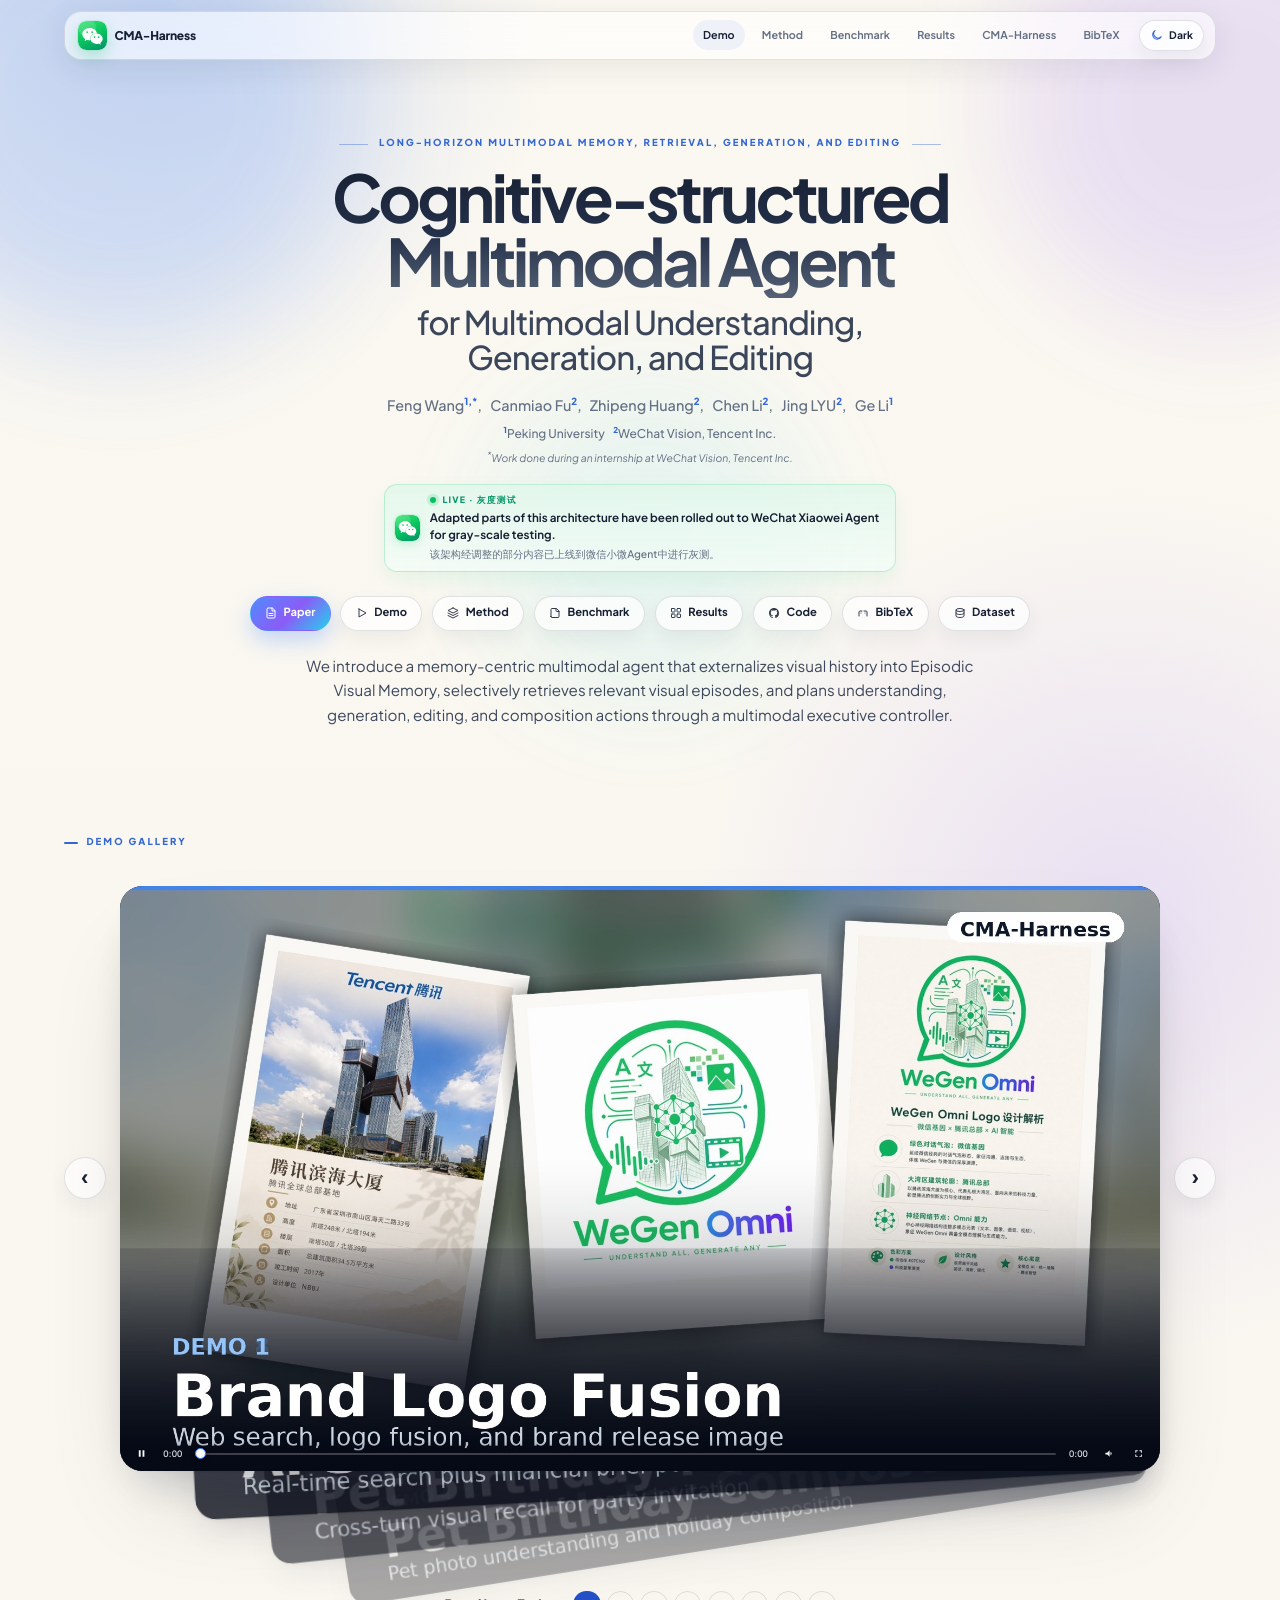
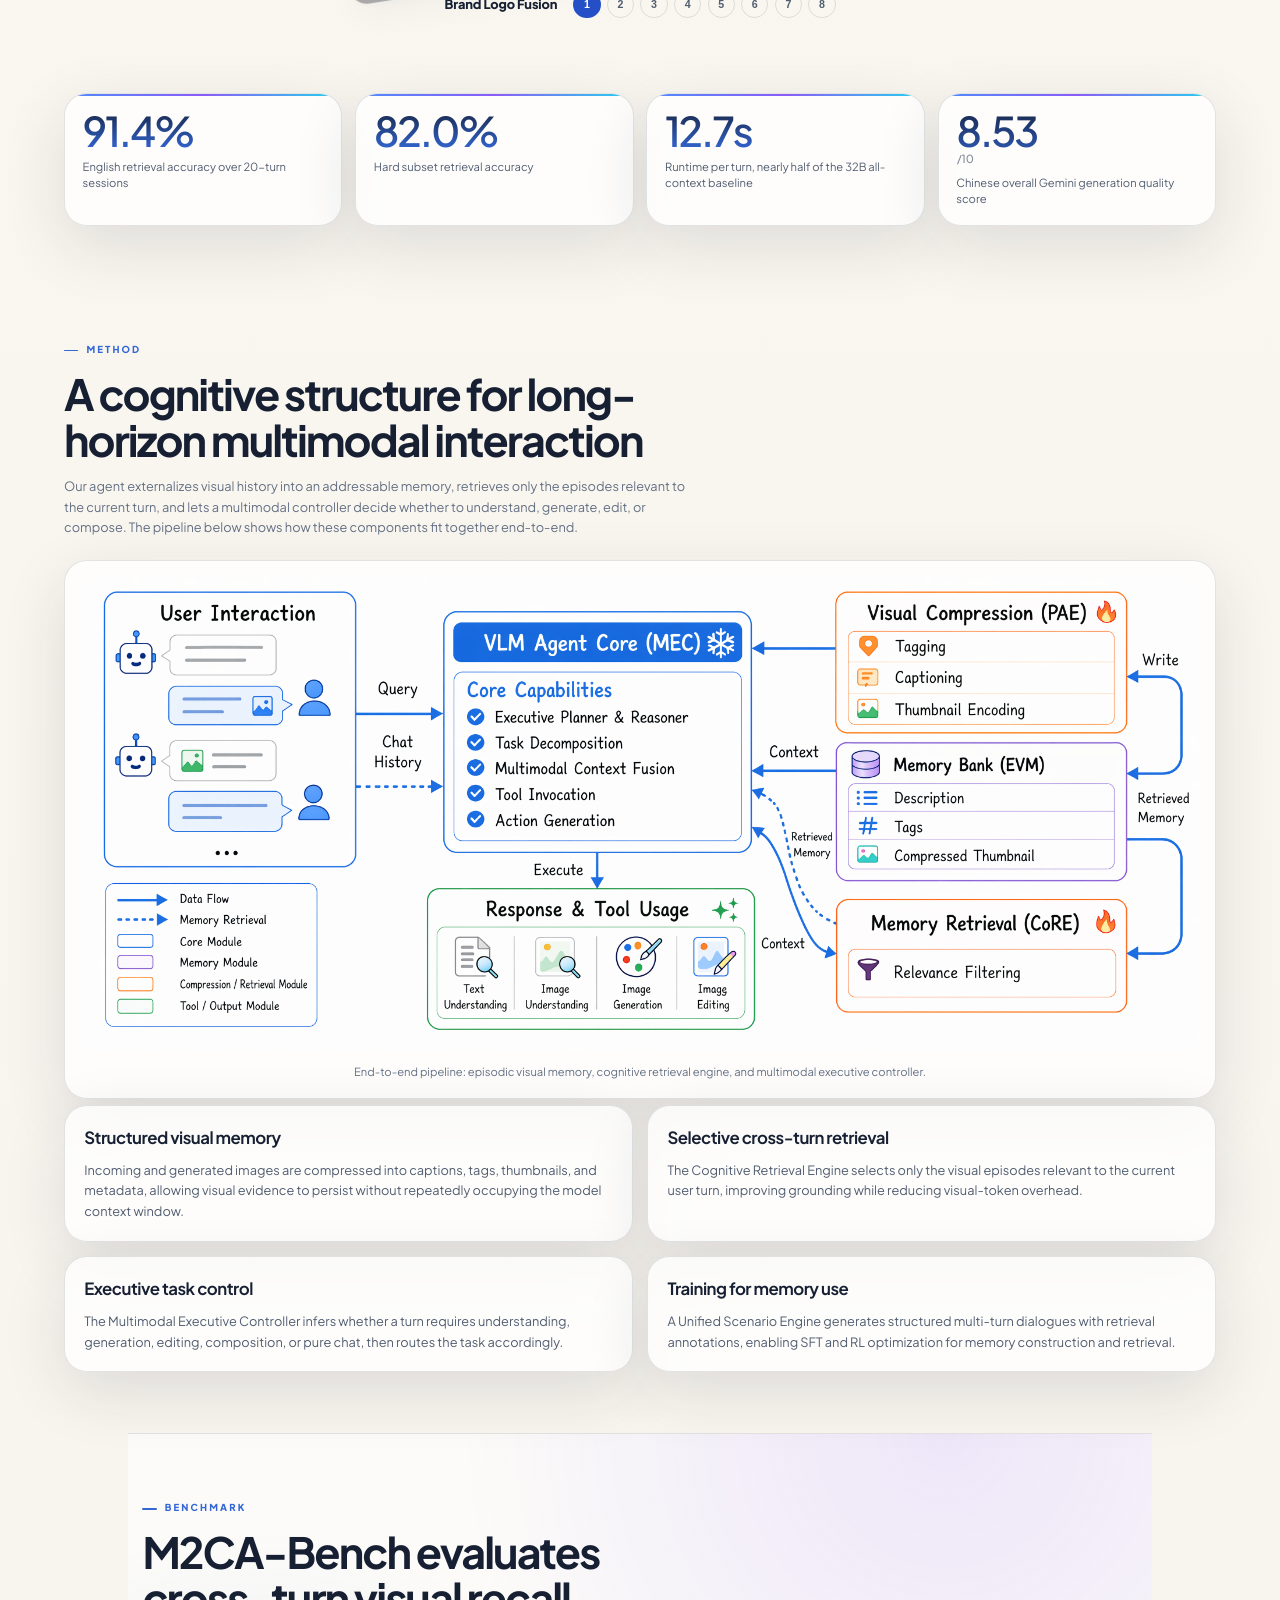
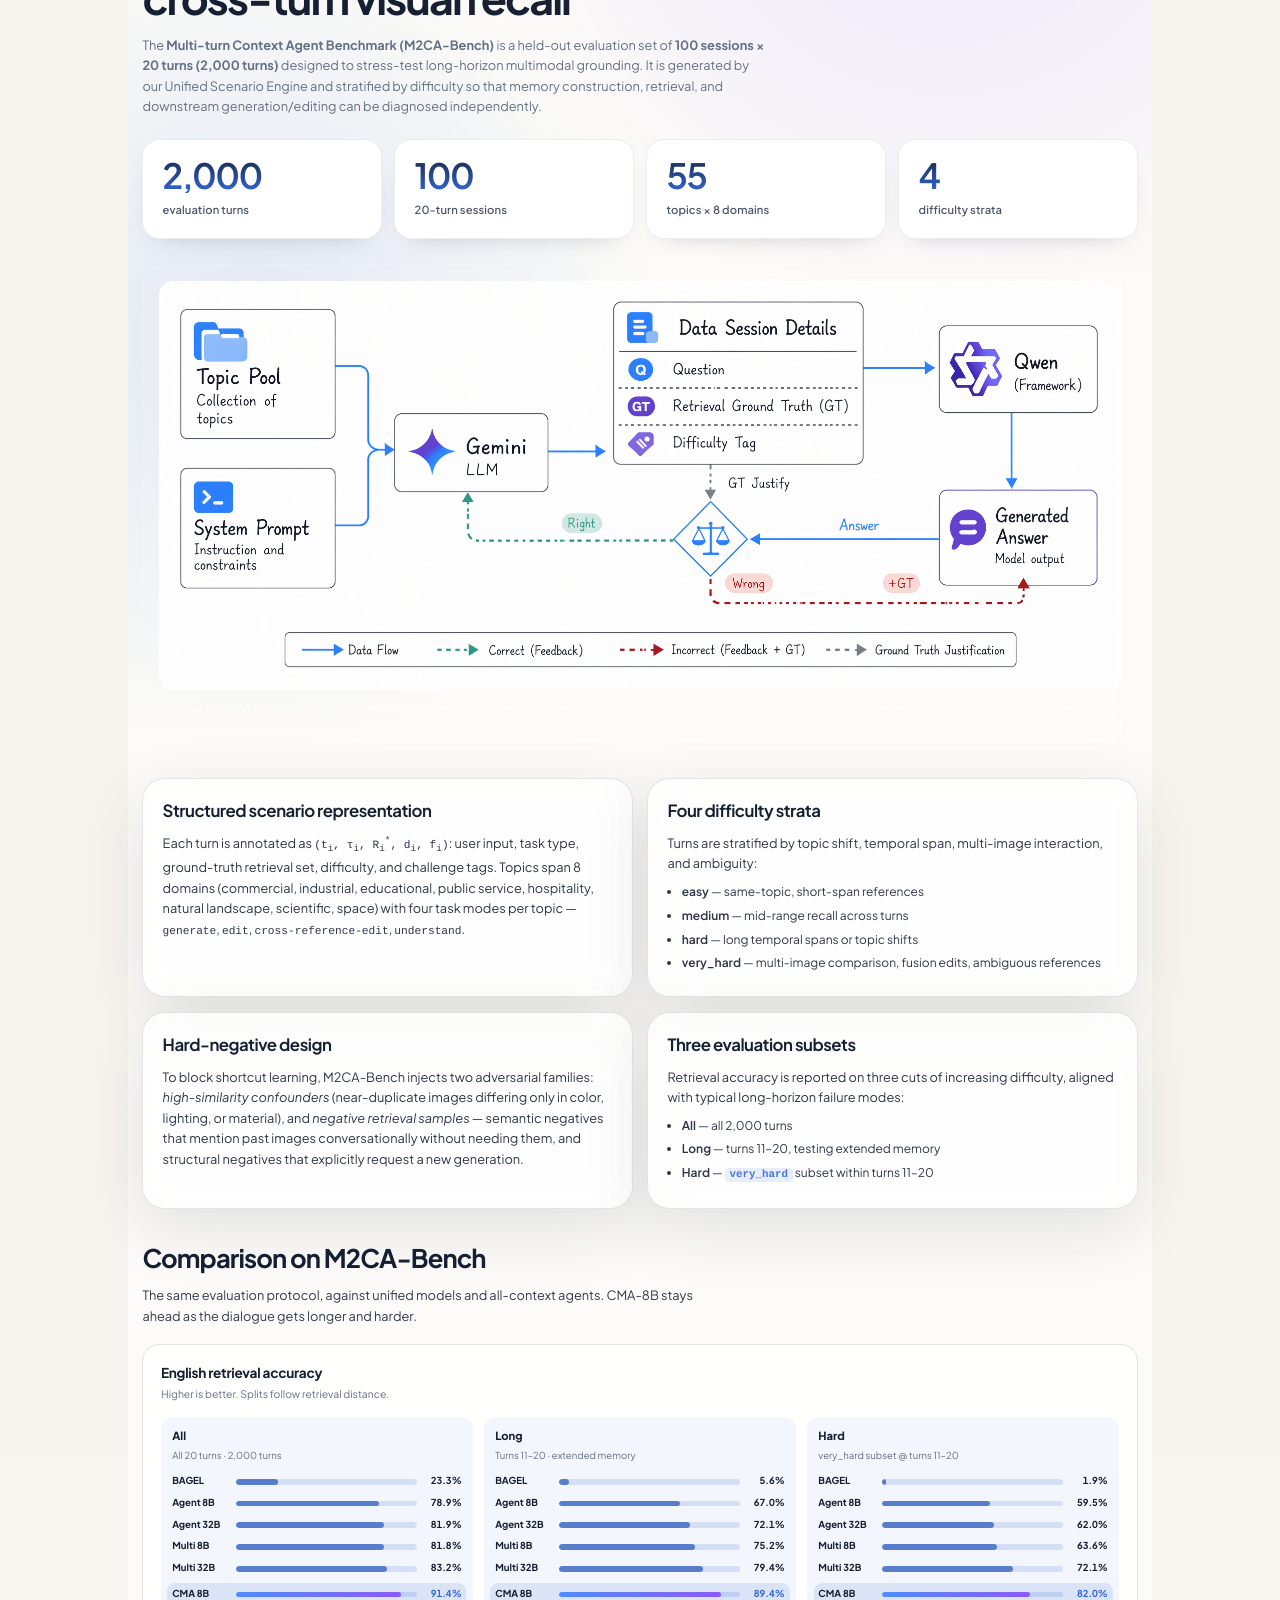
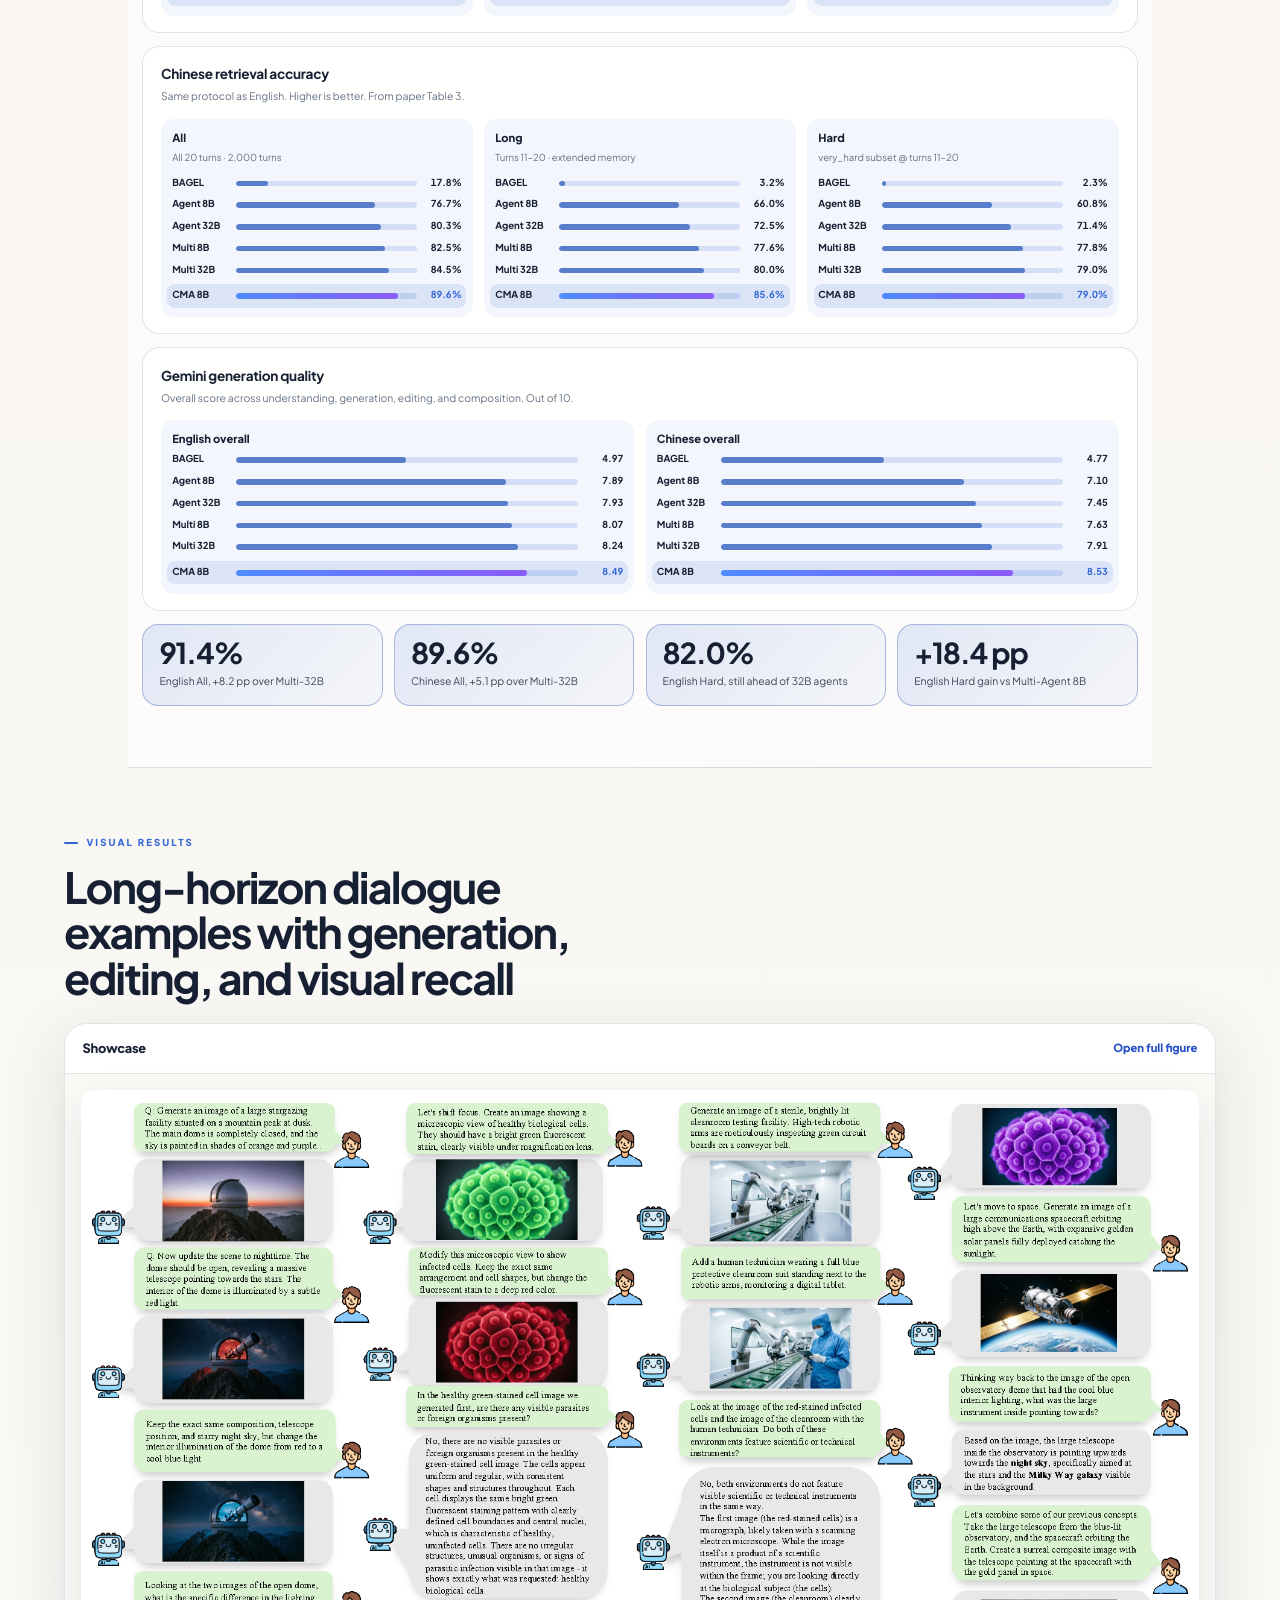
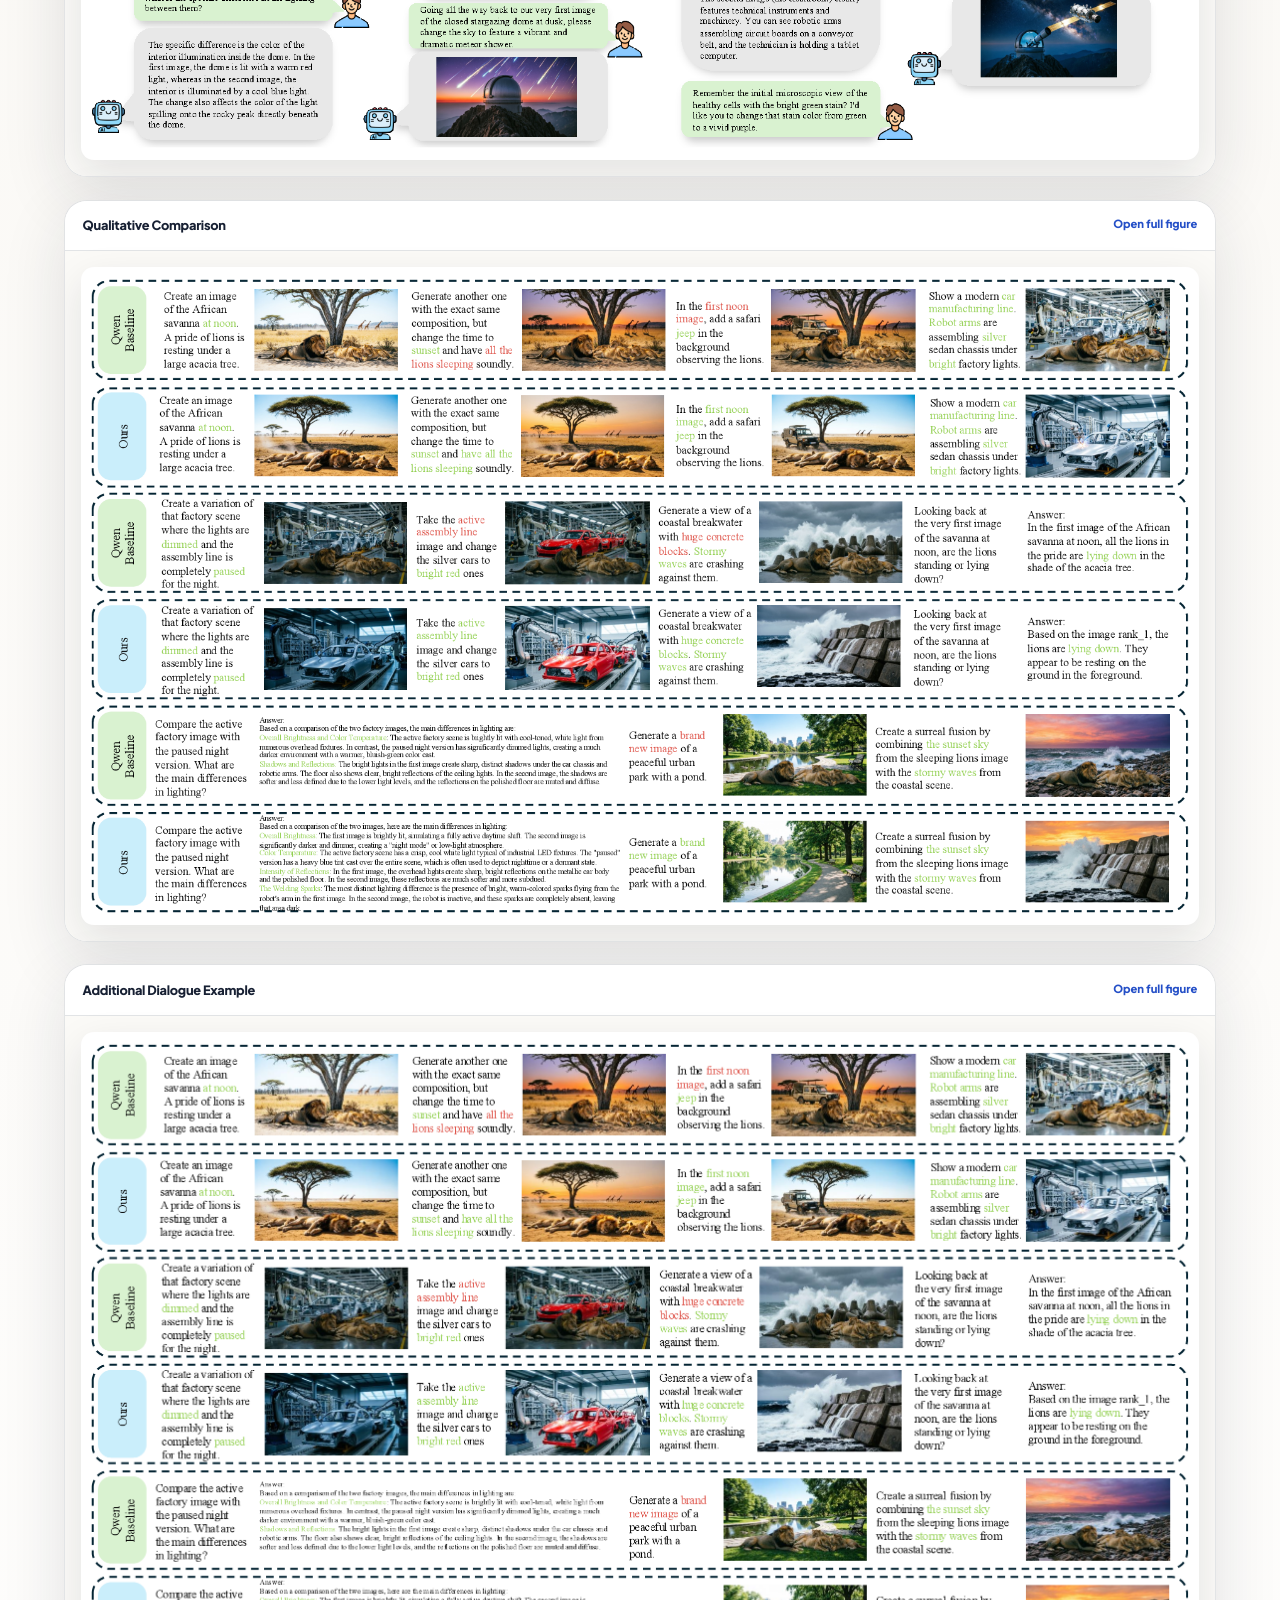
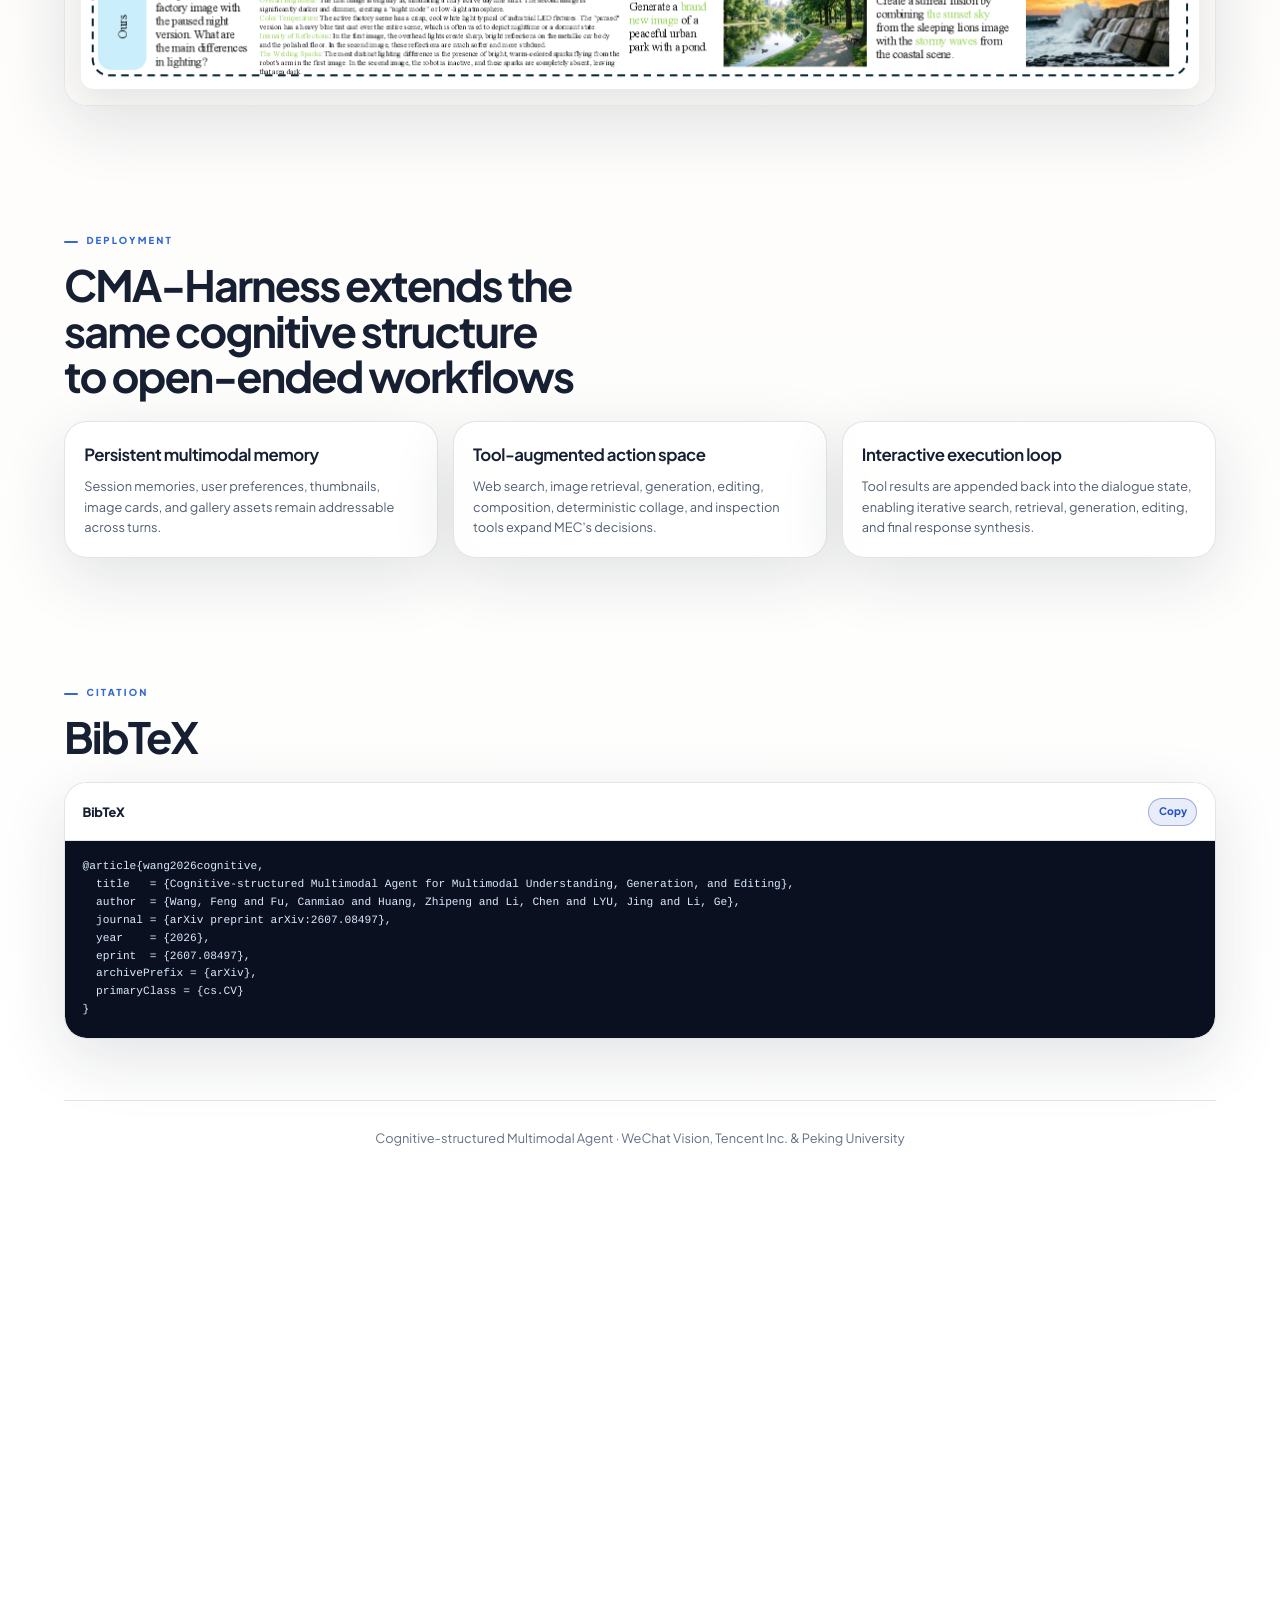
==== commit 4a3f276d: "Improve mobile reading without changing the desktop layout. Collapse the cramped header into a full-" ====
--- a/index.html
+++ b/index.html
@@ -2,7 +2,7 @@
 <html lang="en">
 <head>
   <meta charset="utf-8">
-  <meta name="viewport" content="width=device-width, initial-scale=1">
+  <meta name="viewport" content="width=device-width, initial-scale=1, viewport-fit=cover">
   <title>Cognitive-structured Multimodal Agent for Multimodal Understanding, Generation, and Editing</title>
   <meta name="description" content="Cognitive-structured Multimodal Agent (CMA-Harness): a memory-centric multimodal agent for long-horizon understanding, generation, and editing. Episodic Visual Memory + selective retrieval, with the M2CA-Bench benchmark. Paper, code, and project page.">
   <meta name="keywords" content="Cognitive-structured Multimodal Agent, CMA-Harness, multimodal agent, episodic visual memory, multimodal understanding generation editing, long-horizon multimodal dialogue, M2CA-Bench, visual retrieval, WeChat Vision, Tencent">
@@ -64,7 +64,7 @@
       <span>CMA-Harness</span>
     </a>
     <div class="header-actions">
-      <nav>
+      <nav id="site-nav">
         <a href="#demo-gallery">Demo</a>
         <a href="#method">Method</a>
         <a href="#benchmark">Benchmark</a>
@@ -73,6 +73,13 @@
         <a href="#bibtex">BibTeX</a>
       </nav>
       <!-- Pipeline lives inside #method now; kept the nav lean. -->
+      <button class="nav-toggle" type="button" aria-label="Open menu" aria-expanded="false" aria-controls="site-nav">
+        <span class="nav-toggle-icon" aria-hidden="true">
+          <span></span>
+          <span></span>
+          <span></span>
+        </span>
+      </button>
       <button class="theme-toggle" type="button" aria-label="Switch to dark theme" aria-pressed="false">
         <span class="theme-icon theme-icon-moon" aria-hidden="true">
           <svg viewBox="0 0 24 24" fill="none" stroke="currentColor" stroke-width="2" stroke-linecap="round" stroke-linejoin="round"><path d="M21 14.5A8.5 8.5 0 1 1 9.5 3 7 7 0 0 0 21 14.5z"/></svg>
@@ -91,8 +98,12 @@
       <h1>Cognitive-structured Multimodal Agent</h1>
       <h2>for Multimodal Understanding, Generation, and Editing</h2>
       <p class="authors">
-        <a class="author-link" href="https://github.com/caseclose" target="_blank" rel="noopener">Feng Wang</a><sup>1,*</sup>, Canmiao Fu<sup>2</sup>, Zhipeng Huang<sup>2</sup>,
-        Chen Li<sup>2</sup>, Jing LYU<sup>2</sup>, Ge Li<sup>1</sup>
+        <span class="author"><a class="author-link" href="https://github.com/caseclose" target="_blank" rel="noopener">Feng Wang</a><sup>1,*</sup></span>
+        <span class="author">Canmiao Fu<sup>2</sup></span>
+        <span class="author">Zhipeng Huang<sup>2</sup></span>
+        <span class="author">Chen Li<sup>2</sup></span>
+        <span class="author">Jing LYU<sup>2</sup></span>
+        <span class="author">Ge Li<sup>1</sup></span>
       </p>
       <p class="affiliations">
         <sup>1</sup>Peking University &nbsp;&nbsp; <sup>2</sup>WeChat Vision, Tencent Inc.
@@ -553,10 +564,29 @@
     });
 
     const header = document.querySelector('.site-header');
+    const navToggle = document.querySelector('.nav-toggle');
     const navLinks = document.querySelectorAll('nav a[href^="#"]');
     const spySections = [...navLinks]
       .map((link) => document.querySelector(link.getAttribute('href')))
       .filter(Boolean);
+
+    const setNavOpen = (open) => {
+      header.classList.toggle('is-nav-open', open);
+      navToggle.setAttribute('aria-expanded', String(open));
+      navToggle.setAttribute('aria-label', open ? 'Close menu' : 'Open menu');
+    };
+    navToggle.addEventListener('click', () => {
+      setNavOpen(!header.classList.contains('is-nav-open'));
+    });
+    navLinks.forEach((link) => {
+      link.addEventListener('click', () => setNavOpen(false));
+    });
+    document.addEventListener('keydown', (event) => {
+      if (event.key === 'Escape') setNavOpen(false);
+    });
+    document.addEventListener('click', (event) => {
+      if (!header.contains(event.target)) setNavOpen(false);
+    });
 
     const onScrollChrome = () => {
       header.classList.toggle('is-scrolled', window.scrollY > 8);
@@ -792,6 +822,30 @@
     prevBtn.addEventListener('click', () => setCurrent(current - 1));
     nextBtn.addEventListener('click', () => setCurrent(current + 1));
 
+    let swipeX = null;
+    let swipeY = null;
+    const swipeFrom = (event) => event.changedTouches ? event.changedTouches[0] : event;
+    const isGalleryControl = (target) => Boolean(target.closest('#stack-controls, .stack-nav, .stack-dot'));
+    stage.addEventListener('touchstart', (event) => {
+      if (isGalleryControl(event.target)) {
+        swipeX = null;
+        return;
+      }
+      const touch = swipeFrom(event);
+      swipeX = touch.clientX;
+      swipeY = touch.clientY;
+    }, { passive: true });
+    stage.addEventListener('touchend', (event) => {
+      if (swipeX == null) return;
+      const touch = swipeFrom(event);
+      const dx = touch.clientX - swipeX;
+      const dy = touch.clientY - swipeY;
+      swipeX = null;
+      if (Math.abs(dx) > 48 && Math.abs(dx) > Math.abs(dy)) {
+        setCurrent(current + (dx < 0 ? 1 : -1));
+      }
+    }, { passive: true });
+
     setCurrent(0);
   </script>
 </body>
--- a/styles.css
+++ b/styles.css
@@ -98,8 +98,11 @@
 
 html {
   scroll-behavior: smooth;
+  scroll-padding-top: 92px;
   zoom: 0.8;
   overflow-x: hidden;
+  -webkit-text-size-adjust: 100%;
+  text-size-adjust: 100%;
 }
 
 body {
@@ -203,6 +206,49 @@
   gap: 12px;
 }
 
+.nav-toggle {
+  display: none;
+  align-items: center;
+  justify-content: center;
+  width: 40px;
+  height: 40px;
+  padding: 0;
+  color: var(--ink);
+  cursor: pointer;
+  border: 1px solid var(--line);
+  border-radius: 12px;
+  background: var(--button-bg);
+  box-shadow: var(--button-shadow);
+}
+
+.nav-toggle-icon {
+  display: flex;
+  flex-direction: column;
+  justify-content: center;
+  gap: 4px;
+  width: 16px;
+}
+
+.nav-toggle-icon span {
+  display: block;
+  height: 1.5px;
+  border-radius: 999px;
+  background: currentColor;
+  transition: transform 0.2s ease, opacity 0.2s ease;
+}
+
+.site-header.is-nav-open .nav-toggle-icon span:nth-child(1) {
+  transform: translateY(5.5px) rotate(45deg);
+}
+
+.site-header.is-nav-open .nav-toggle-icon span:nth-child(2) {
+  opacity: 0;
+}
+
+.site-header.is-nav-open .nav-toggle-icon span:nth-child(3) {
+  transform: translateY(-5.5px) rotate(-45deg);
+}
+
 nav a {
   padding: 8px 13px;
   border-radius: 999px;
@@ -335,6 +381,15 @@
   color: var(--muted);
   font-size: 18px;
   font-weight: 520;
+}
+
+.author {
+  white-space: nowrap;
+}
+
+.author:not(:last-child)::after {
+  content: ",";
+  margin-right: 0.4em;
 }
 
 .author-link {
@@ -1444,101 +1499,196 @@
 }
 
 @media (max-width: 860px) {
+  html {
+    scroll-padding-top: calc(72px + env(safe-area-inset-top, 0px));
+  }
+
+  body {
+    line-height: 1.7;
+  }
+
   .site-header {
-    gap: 12px;
-    top: 8px;
-    width: min(100% - 24px, 1440px);
-    margin: 8px auto 0;
+    display: grid;
+    grid-template-columns: minmax(0, 1fr) auto auto;
+    align-items: center;
+    column-gap: 8px;
+    row-gap: 6px;
+    top: max(8px, env(safe-area-inset-top, 0px));
+    width: min(calc(100% - 20px), 1440px);
+    margin: max(8px, env(safe-area-inset-top, 0px)) auto 0;
     padding: 8px 10px 8px 12px;
     border-radius: 18px;
   }
 
-  .brand { font-size: 14px; }
+  .brand {
+    grid-column: 1;
+    font-size: 14px;
+    min-width: 0;
+  }
   .brand img { width: 32px; height: 32px; border-radius: 10px; }
 
   .header-actions {
-    gap: 8px;
+    display: contents;
+  }
+
+  .nav-toggle {
+    display: inline-flex;
+    grid-column: 2;
+    grid-row: 1;
+  }
+
+  .theme-toggle {
+    grid-column: 3;
+    grid-row: 1;
   }
 
   nav {
+    display: none;
+    grid-column: 1 / -1;
+    flex-direction: column;
     flex-wrap: nowrap;
-    overflow-x: auto;
-    scrollbar-width: none;
-    -webkit-overflow-scrolling: touch;
-    max-width: min(56vw, 340px);
-    padding-bottom: 2px;
-    justify-content: flex-end;
-  }
-  nav::-webkit-scrollbar { display: none; }
+    align-items: stretch;
+    justify-content: flex-start;
+    gap: 4px;
+    max-width: none;
+    width: 100%;
+    overflow: visible;
+    padding: 4px 2px 6px;
+  }
+
+  .site-header.is-nav-open nav {
+    display: flex;
+  }
+
   nav a {
-    padding: 8px 12px;
-    font-size: 13px;
+    width: 100%;
+    padding: 12px 14px;
+    font-size: 15px;
     white-space: nowrap;
+    min-height: 44px;
+    display: flex;
+    align-items: center;
+    border-radius: 12px;
   }
 
   .theme-toggle {
-    min-height: 36px;
+    min-height: 40px;
+    min-width: 40px;
     padding: 0 10px;
     font-size: 12px;
   }
   .theme-toggle .theme-label { display: none; }
   .theme-toggle { gap: 0; }
 
-  main { width: min(100% - 24px, 1440px); }
+  main { width: min(calc(100% - 20px), 1440px); }
 
   .hero {
-    padding: 56px 0 32px;
-  }
-  .hero h1 { font-size: clamp(38px, 10vw, 56px); }
-  .hero h2 { font-size: clamp(22px, 6vw, 32px); }
-  .hero-copy { font-size: 16px; margin-top: 22px; }
-  .authors { font-size: 15px; margin-top: 18px; }
-  .affiliations, .author-note { font-size: 12px; }
+    padding: 36px 0 24px;
+  }
+  .hero .eyebrow {
+    letter-spacing: 0.12em;
+    font-size: 11px;
+    line-height: 1.5;
+    max-width: 22em;
+    margin-left: auto;
+    margin-right: auto;
+  }
+  .hero h1 {
+    font-size: clamp(28px, 8.4vw, 40px);
+    line-height: 1.14;
+    letter-spacing: -0.035em;
+  }
+  .hero h2 {
+    font-size: clamp(17px, 5.1vw, 24px);
+    line-height: 1.28;
+    letter-spacing: -0.02em;
+  }
+  .hero-copy {
+    font-size: 16.5px;
+    line-height: 1.7;
+    margin-top: 20px;
+    text-wrap: pretty;
+  }
+  .authors {
+    font-size: 15px;
+    margin-top: 16px;
+    line-height: 1.85;
+    max-width: 34em;
+  }
+  .affiliations, .author-note {
+    font-size: 13px;
+    line-height: 1.6;
+    max-width: 36em;
+  }
   .launch-note {
     display: flex;
     width: 100%;
     max-width: 100%;
     margin-top: 16px;
-    padding: 10px 12px;
+    padding: 12px 14px;
     border-radius: 14px;
     gap: 10px;
   }
   .launch-note-logo { width: 28px; height: 28px; max-width: 28px; max-height: 28px; flex-basis: 28px; border-radius: 8px; }
-  .launch-note-en { font-size: 13.5px; }
-  .launch-note-zh { font-size: 12.5px; }
-
-  .actions { gap: 8px; margin-top: 22px; }
-  .button { min-height: 40px; padding: 0 14px; font-size: 13px; }
-
-  .section { padding: 48px 0; }
-  .section-title h2 { font-size: clamp(26px, 6.5vw, 36px); }
-  .section-lede { font-size: 15px; }
+  .launch-note-en { font-size: 14px; line-height: 1.55; }
+  .launch-note-zh { font-size: 13px; line-height: 1.6; word-break: keep-all; }
+
+  .actions {
+    display: grid;
+    grid-template-columns: repeat(2, minmax(0, 1fr));
+    gap: 10px;
+    margin-top: 20px;
+  }
+  .button {
+    width: 100%;
+    min-height: 44px;
+    padding: 0 14px;
+    font-size: 14px;
+  }
+  .actions .button.primary {
+    grid-column: 1 / -1;
+  }
+
+  .section { padding: 40px 0; }
+  .section-title { margin-bottom: 20px; }
+  .section-title h2 {
+    font-size: clamp(24px, 6.4vw, 34px);
+    line-height: 1.18;
+    letter-spacing: -0.03em;
+  }
+  .section-lede {
+    font-size: 16px;
+    line-height: 1.7;
+    text-wrap: pretty;
+  }
 
   .dark {
-    padding-left: 16px;
-    padding-right: 16px;
+    padding-left: max(14px, env(safe-area-inset-left, 0px));
+    padding-right: max(14px, env(safe-area-inset-right, 0px));
     border-radius: 0;
   }
 
   .grid.two,
   .grid.three {
     grid-template-columns: 1fr;
-    gap: 14px;
-  }
-  .card, .link-card { padding: 20px; }
+    gap: 12px;
+  }
+  .card, .link-card { padding: 18px; }
+  .card h3 { font-size: 18px; line-height: 1.3; }
+  .card p { font-size: 15px; line-height: 1.65; }
 
   .highlights {
     grid-template-columns: repeat(2, minmax(0, 1fr));
-    gap: 12px;
-    padding: 12px 0 40px;
+    gap: 10px;
+    padding: 8px 0 32px;
   }
   .highlight-card { padding: 16px; border-radius: 20px; }
   .highlight-card strong { font-size: clamp(26px, 7vw, 36px); }
-  .highlight-card span { font-size: 12.5px; }
+  .highlight-card span { font-size: 13px; line-height: 1.45; }
 
   .metrics {
     grid-template-columns: repeat(2, minmax(0, 1fr));
-    gap: 12px;
+    gap: 10px;
   }
   .metrics div {
     min-height: 0;
@@ -1555,7 +1705,7 @@
   }
   .bench-stat { padding: 16px 14px; border-radius: 18px; }
   .bench-stat strong { font-size: clamp(26px, 7vw, 34px); }
-  .bench-stat span { font-size: 12.5px; margin-top: 8px; }
+  .bench-stat span { font-size: 13px; margin-top: 8px; line-height: 1.4; }
 
   .bench-results {
     grid-template-columns: 1fr;
@@ -1565,20 +1715,73 @@
   .bench-result { padding: 20px 22px; border-radius: 22px; }
   .bench-result strong { font-size: clamp(32px, 9vw, 44px); }
   .bench-result span { font-size: 13px; margin-top: 8px; }
+  .bench-compare-head h3 { font-size: clamp(20px, 5.6vw, 28px); line-height: 1.2; }
+  .bench-compare-head p { font-size: 15px; line-height: 1.65; }
   .bench-compare-card { padding: 16px 14px; }
-  .bench-compare-insights div { padding: 16px 16px; }
-  .bench-bar { grid-template-columns: 64px minmax(0, 1fr) 44px; font-size: 11.5px; }
-
-  .bench-list { font-size: 13.5px; padding-left: 16px; }
+  .bench-compare-insights { grid-template-columns: repeat(2, minmax(0, 1fr)); }
+  .bench-compare-insights div { padding: 16px; }
+  .bench-compare-insights span { font-size: 13px; line-height: 1.45; }
+  .bench-bar {
+    grid-template-columns: 76px minmax(0, 1fr) 52px;
+    gap: 10px;
+    font-size: 13px;
+    min-height: 28px;
+  }
+  .bench-bar i { height: 9px; }
+  .bench-bars-group { padding: 14px 12px 12px; }
+  .bench-bars-group h5 { font-size: 15px; }
+  .bench-bars-group > p { font-size: 12.5px; }
+  .bench-bar-list { gap: 10px; }
+
+  .bench-list { font-size: 15px; line-height: 1.7; padding-left: 18px; }
 
   .figure-card { padding: 12px; margin-top: 20px; }
   .figure-card img { border-radius: 14px; }
-  figcaption { font-size: 13px; margin-top: 10px; }
+  figcaption { font-size: 13.5px; line-height: 1.55; margin-top: 10px; text-align: left; }
+
+  .figure-card.method-figure,
+  .figure-card.compact,
+  .showcase-image-link {
+    overflow-x: auto;
+    -webkit-overflow-scrolling: touch;
+    overscroll-behavior-x: contain;
+    scrollbar-width: thin;
+  }
+  .figure-card.method-figure img,
+  .figure-card.compact img {
+    width: max(100%, 640px);
+    max-width: none;
+  }
+  .showcase-image {
+    width: max(100%, 720px);
+    max-width: none;
+  }
 
   .showcase-image-link { padding: 10px; }
-  .panel-head { padding: 14px 16px; }
-  .panel-head span { font-size: 14px; }
-  .panel-head a { font-size: 12.5px; }
+  .panel-head {
+    padding: 14px 16px;
+    gap: 10px;
+    align-items: flex-start;
+  }
+  .panel-head span { font-size: 15px; line-height: 1.3; }
+  .panel-head a,
+  .copy-btn {
+    font-size: 13px;
+    min-height: 36px;
+    display: inline-flex;
+    align-items: center;
+  }
+
+  .bibtex-panel pre {
+    padding: 16px;
+    white-space: pre-wrap;
+    overflow-wrap: anywhere;
+    word-break: break-word;
+  }
+  .bibtex-panel code {
+    font-size: 12.5px;
+    line-height: 1.6;
+  }
 
   .video-caption {
     align-items: flex-start;
@@ -1587,47 +1790,75 @@
     font-size: 13px;
   }
 
-  .stack-viewer { gap: 6px; }
-  .stack-stage { max-width: 100%; }
+  .stack-viewer {
+    position: relative;
+    display: block;
+    gap: 0;
+  }
+  .stack-stage {
+    max-width: 100%;
+    overflow: hidden;
+    border-radius: var(--radius);
+  }
+  .stack-card {
+    transform: translate3d(calc(var(--offset) * 10px), calc(var(--offset) * 8px), 0)
+               rotate(calc(var(--offset) * -1.2deg))
+               scale(calc(1 - var(--offset) * 0.04));
+  }
   .stack-nav {
+    position: absolute;
+    top: 50%;
+    z-index: 6;
+    width: 40px;
+    height: 40px;
+    font-size: 20px;
+    transform: translateY(-50%);
+    background: color-mix(in srgb, var(--button-bg) 88%, #fff);
+  }
+  .stack-nav.prev { left: 8px; }
+  .stack-nav.next { right: 8px; }
+  .stack-nav:hover { transform: translateY(-50%); }
+  .stack-meta {
+    margin-top: 16px;
+    gap: 12px;
+  }
+  .stack-caption { font-size: 15px; }
+  .stack-dot {
     width: 36px;
     height: 36px;
-    font-size: 18px;
-  }
-  .stack-meta {
-    margin-top: 22px;
-    gap: 12px;
-  }
-  .stack-caption { font-size: 14px; }
-  .stack-dot { width: 28px; height: 28px; font-size: 12px; }
+    font-size: 13px;
+  }
 
   footer {
-    width: min(100% - 24px, 1440px);
-    padding: 26px 0 40px;
-    font-size: 13px;
+    width: min(calc(100% - 20px), 1440px);
+    padding: 26px 0 max(36px, calc(env(safe-area-inset-bottom, 0px) + 20px));
+    font-size: 13.5px;
+    line-height: 1.55;
   }
 }
 
 @media (max-width: 560px) {
-  main, footer { width: min(100% - 20px, 1440px); }
-
-  .site-header { padding: 8px 10px 8px 12px; }
-
-  .hero { padding: 40px 0 24px; }
-  .hero h1 { font-size: clamp(34px, 11vw, 46px); letter-spacing: -0.04em; }
-  .hero h2 { font-size: clamp(20px, 6vw, 26px); }
-
-  .actions { flex-direction: column; align-items: stretch; }
-  .button { width: 100%; }
-
-  .highlights { grid-template-columns: 1fr; }
-  .bench-stats { grid-template-columns: 1fr; }
-  .bench-compare-insights { grid-template-columns: 1fr; }
-  .metrics { grid-template-columns: 1fr; }
-
-  .stack-controls { padding: 4px 10px 6px; }
-  .ctrl-btn { width: 24px; height: 24px; }
-  .ctrl-btn svg { width: 12px; height: 12px; }
+  main, footer { width: min(calc(100% - 16px), 1440px); }
+
+  .site-header {
+    width: min(calc(100% - 16px), 1440px);
+    padding: 8px 10px 8px 12px;
+  }
+
+  .hero { padding: 28px 0 20px; }
+  .hero h1 { font-size: clamp(26px, 8.6vw, 36px); letter-spacing: -0.03em; }
+  .hero h2 { font-size: clamp(16px, 5.2vw, 22px); }
+
+  .highlight-card span,
+  .bench-stat span,
+  .metrics span {
+    font-size: 12.5px;
+  }
+
+  .stack-controls { padding: 8px 10px 10px; }
+  .ctrl-btn { width: 36px; height: 36px; }
+  .ctrl-btn svg { width: 16px; height: 16px; }
+  .ctrl-seek { height: 4px; }
 }
 
 /* ---------- UI polish ---------- */
@@ -1807,6 +2038,20 @@
   }
 }
 
+@media (hover: none) {
+  .button:hover,
+  .card:hover,
+  .link-card:hover,
+  .highlight-card:hover,
+  .bench-stat:hover,
+  .theme-toggle:hover,
+  .stack-nav:hover,
+  .stack-dot:hover,
+  .copy-btn:hover {
+    transform: none;
+  }
+}
+
 @media (prefers-reduced-motion: reduce) {
   *,
   *::before,
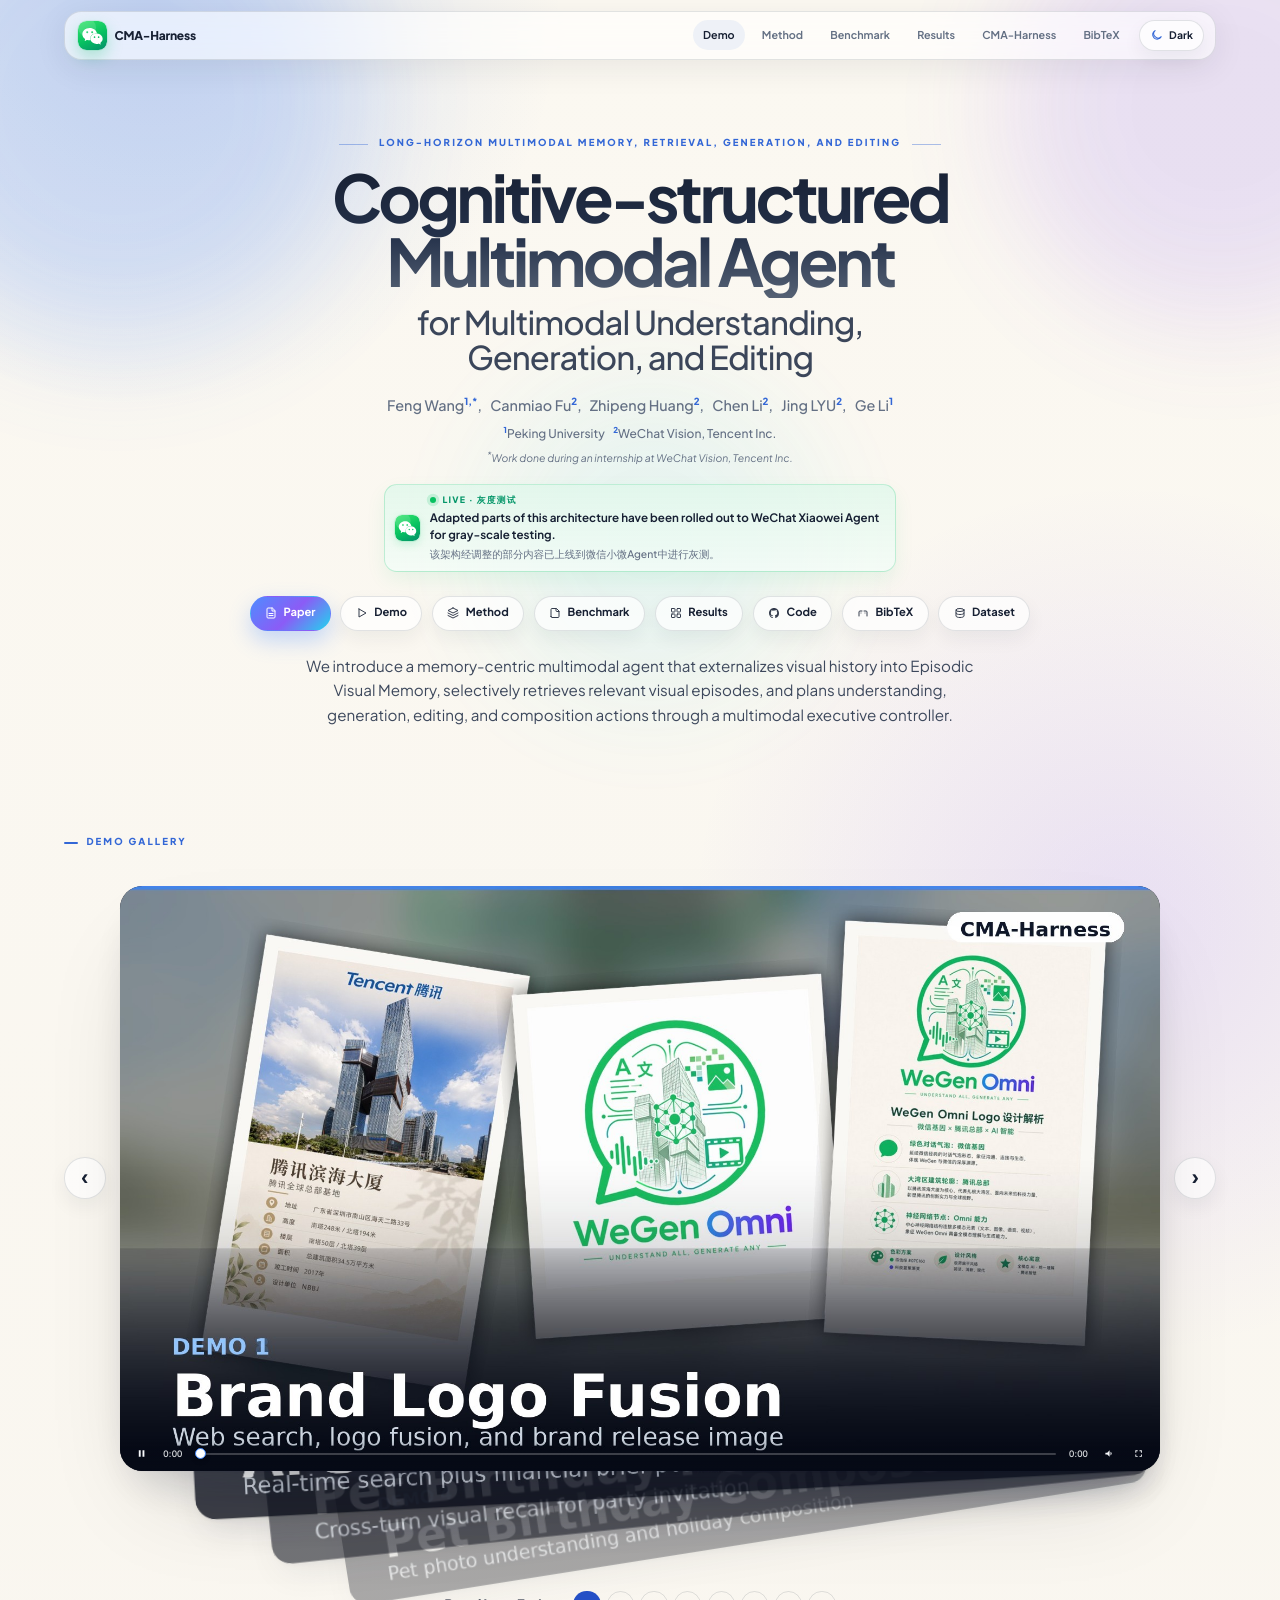
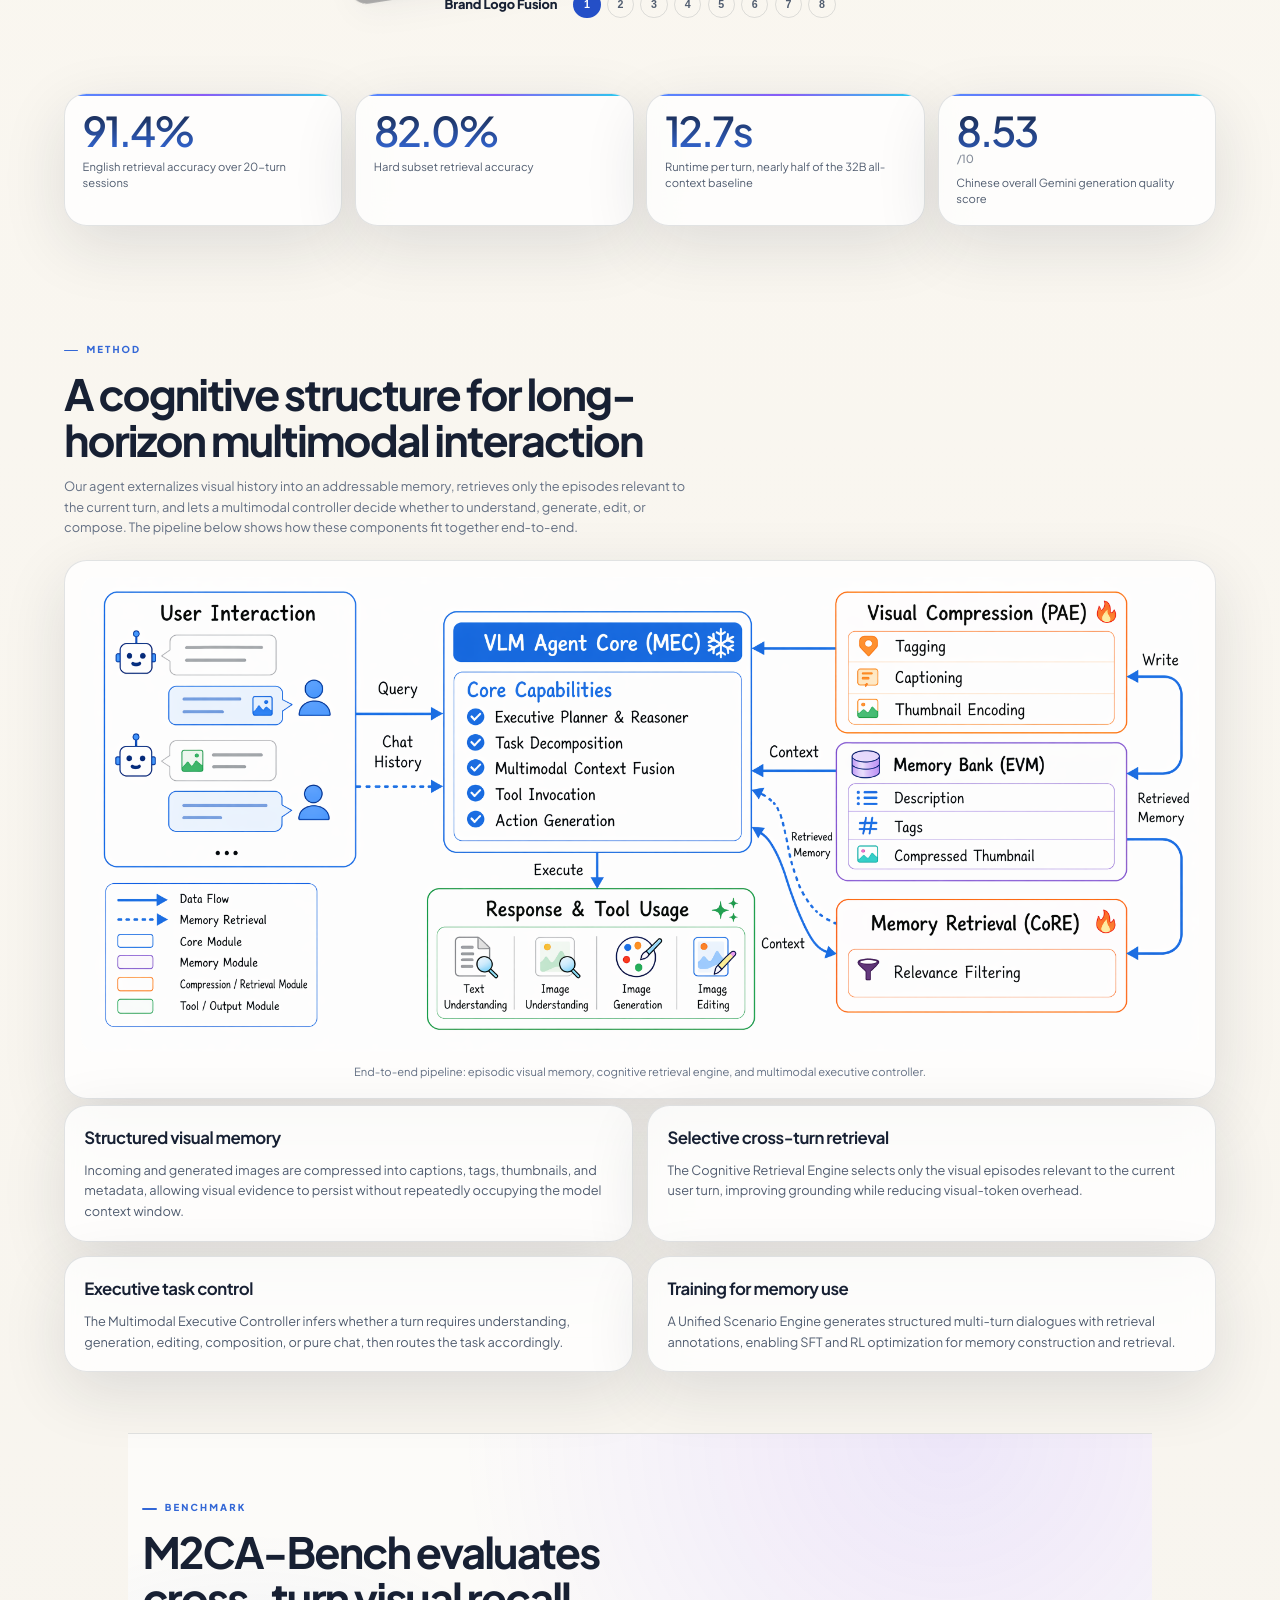
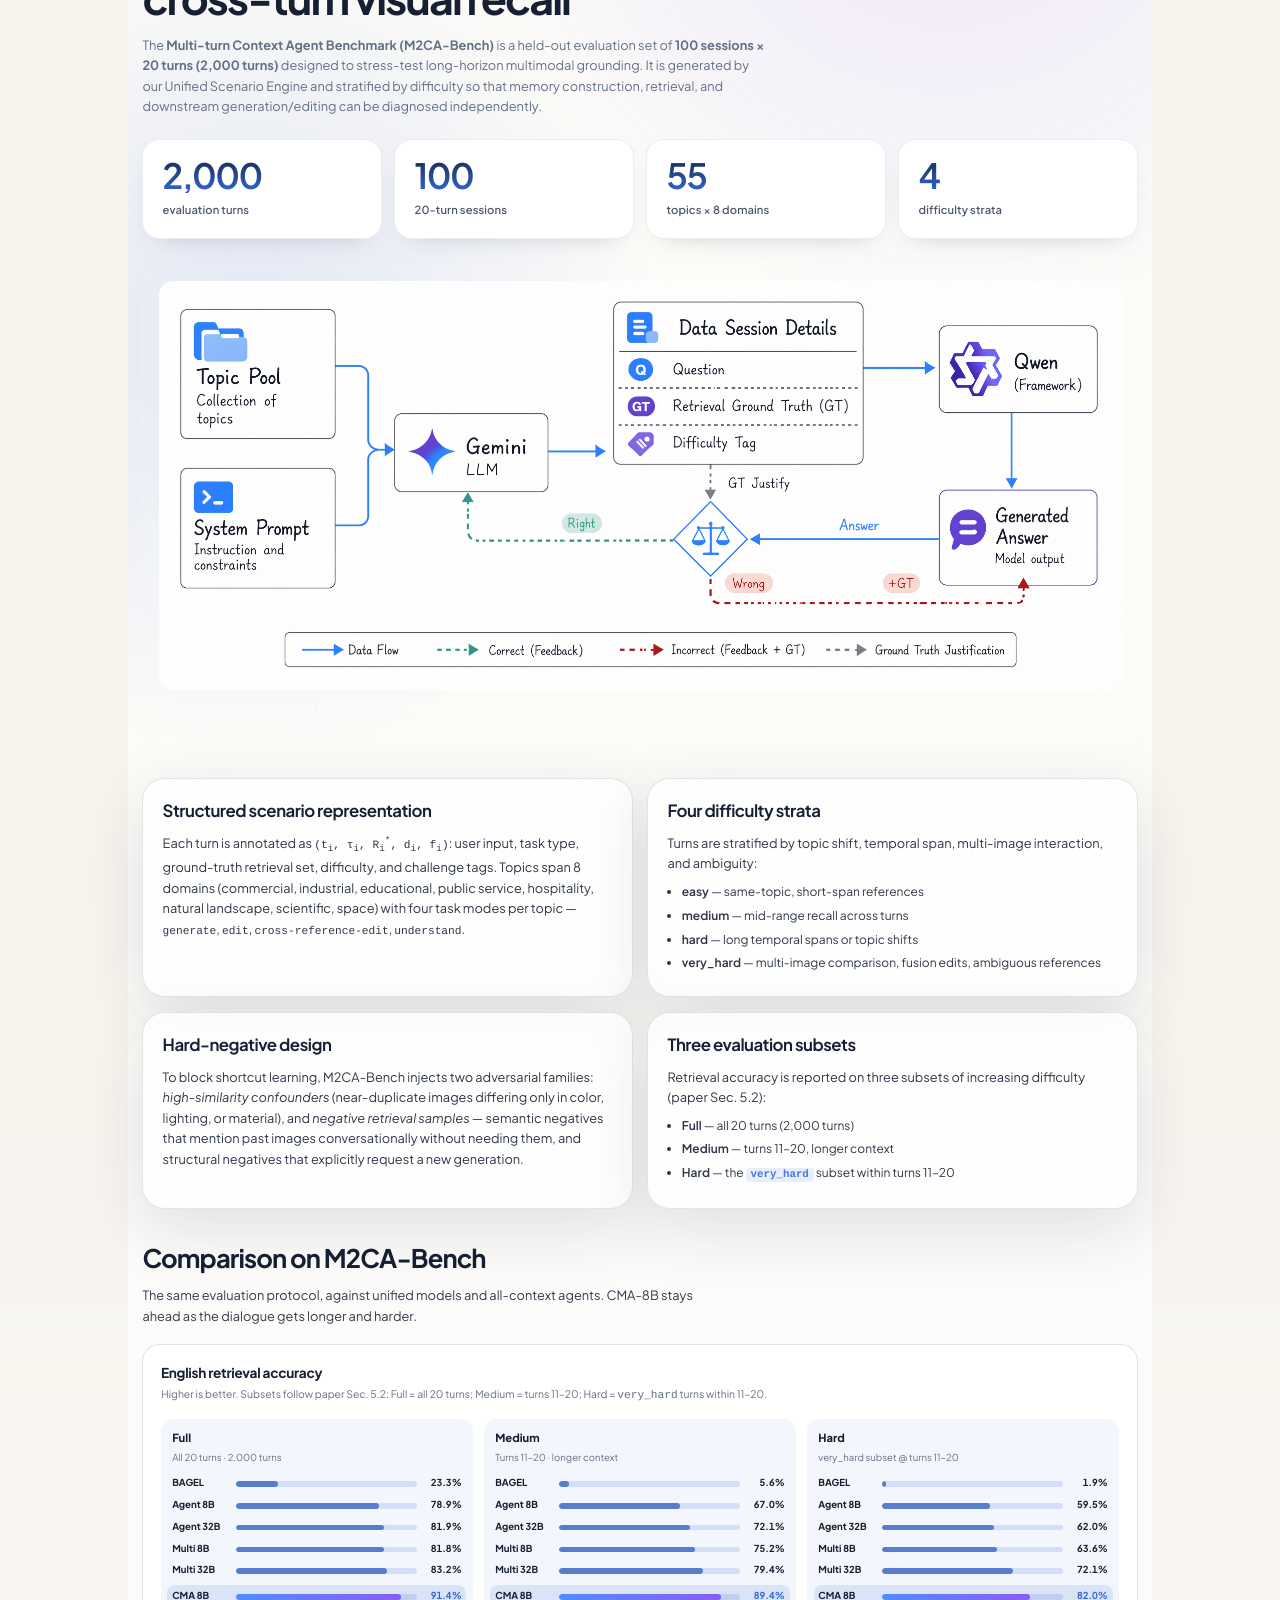
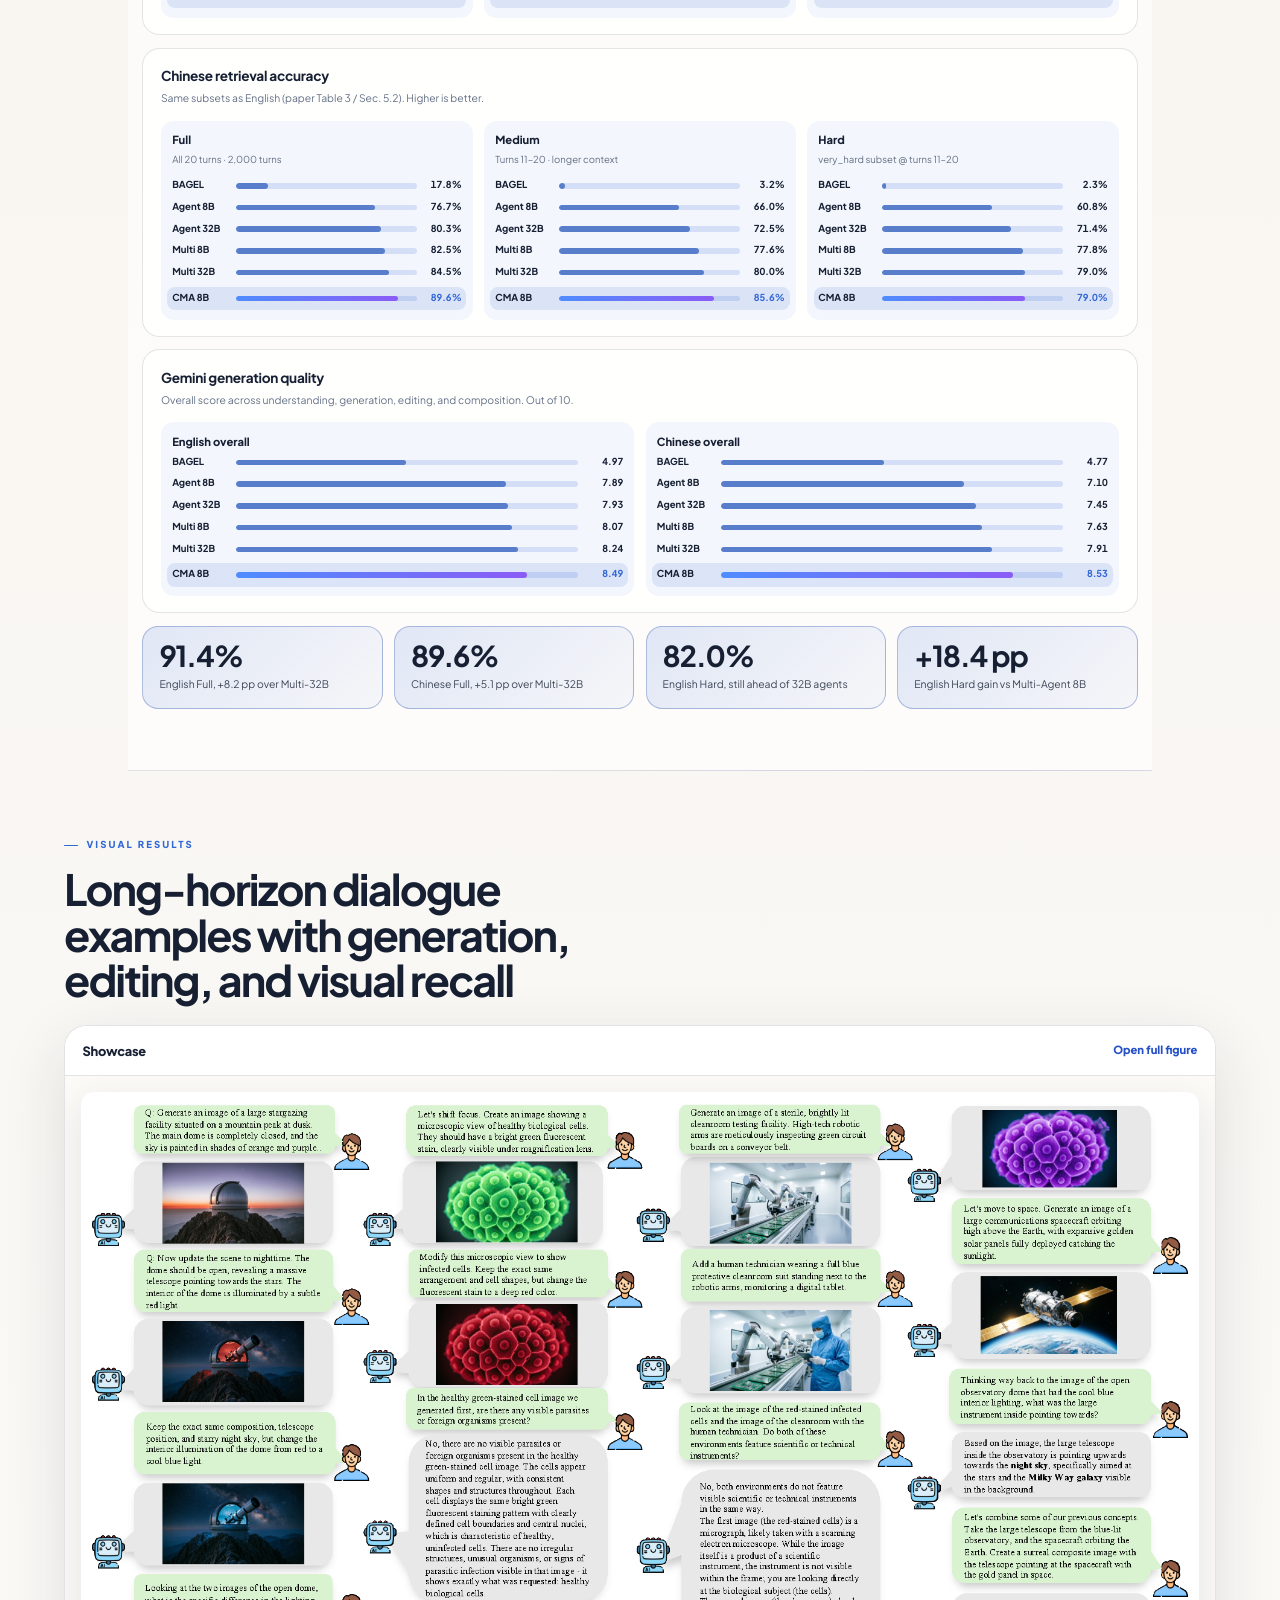
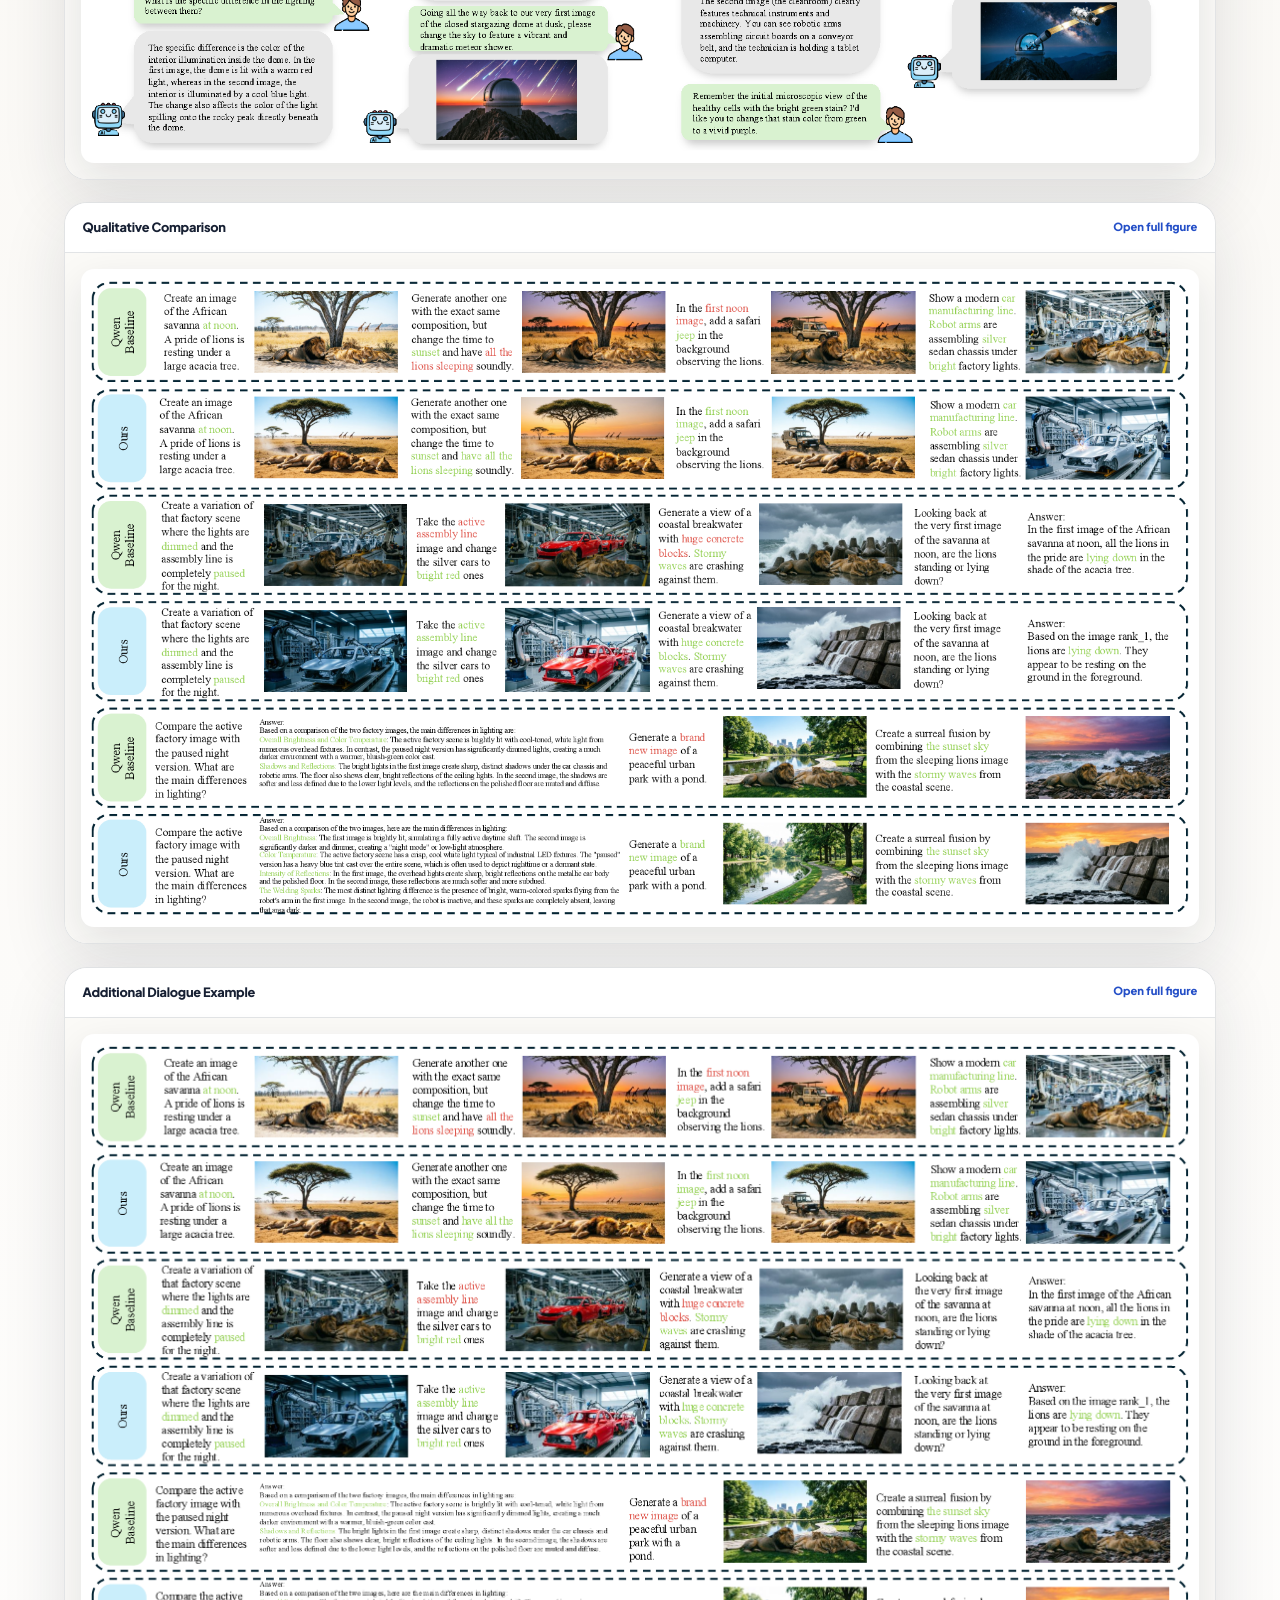
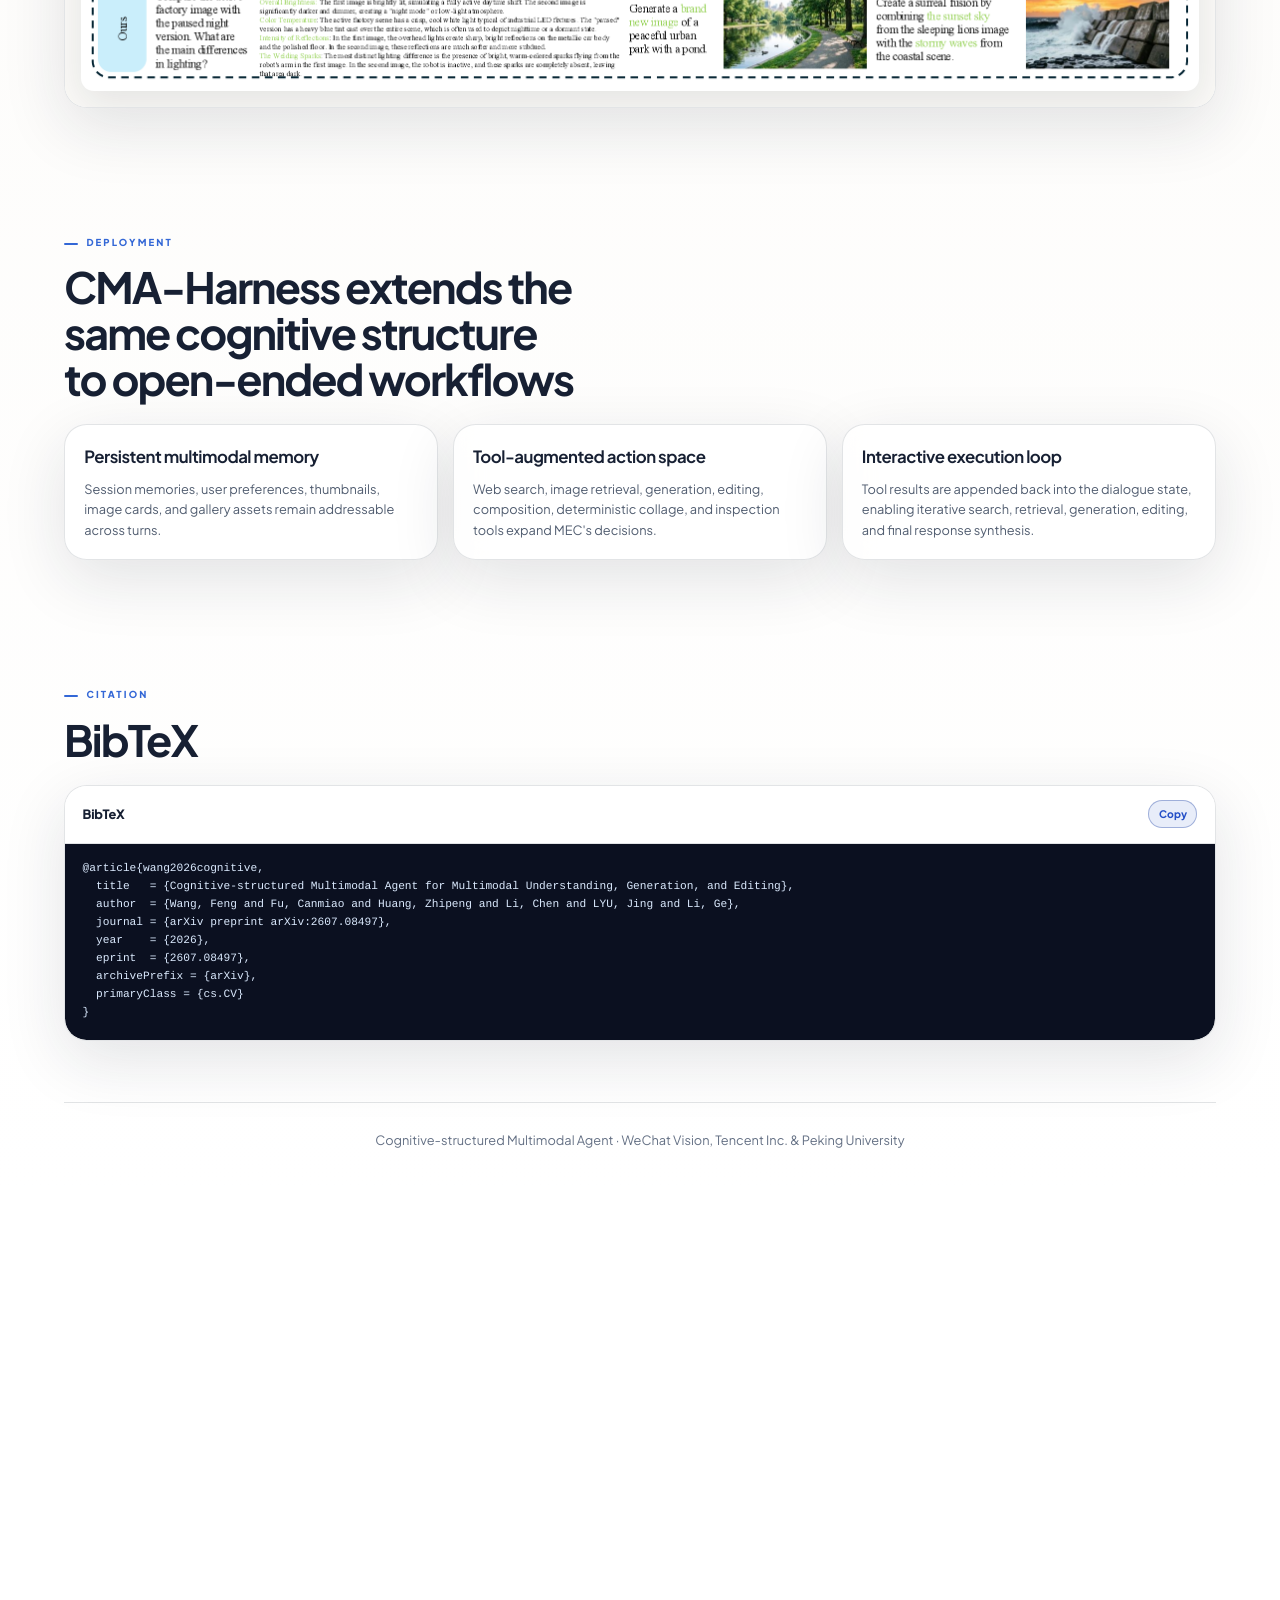
==== commit 579c4686: "Align M2CA-Bench subset names with the paper definitions. Co-authored-by: Cursor <cursoragent@cursor" ====
--- a/index.html
+++ b/index.html
@@ -319,13 +319,13 @@
         <div class="card">
           <h3>Three evaluation subsets</h3>
           <p>
-            Retrieval accuracy is reported on three cuts of increasing difficulty, aligned with
-            typical long-horizon failure modes:
+            Retrieval accuracy is reported on three subsets of increasing difficulty
+            (paper Sec.&nbsp;5.2):
           </p>
           <ul class="bench-list">
-            <li><strong>All</strong> — all 2,000 turns</li>
-            <li><strong>Long</strong> — turns 11–20, testing extended memory</li>
-            <li><strong>Hard</strong> — <code>very_hard</code> subset within turns 11–20</li>
+            <li><strong>Full</strong> — all 20 turns (2,000 turns)</li>
+            <li><strong>Medium</strong> — turns 11–20, longer context</li>
+            <li><strong>Hard</strong> — the <code>very_hard</code> subset within turns 11–20</li>
           </ul>
         </div>
       </div>
@@ -341,10 +341,10 @@
 
         <div class="bench-compare-card">
           <h4>English retrieval accuracy</h4>
-          <p class="bench-compare-note">Higher is better. Splits follow retrieval distance.</p>
+          <p class="bench-compare-note">Higher is better. Subsets follow paper Sec.&nbsp;5.2: Full = all 20 turns; Medium = turns 11–20; Hard = <code>very_hard</code> turns within 11–20.</p>
           <div class="bench-bars-grid">
             <section class="bench-bars-group">
-              <h5>All</h5>
+              <h5>Full</h5>
               <p>All 20 turns &middot; 2,000 turns</p>
               <div class="bench-bar-list">
                 <div class="bench-bar" aria-label="Unified Model (BAGEL): 23.3%"><span title="Unified Model (BAGEL)">BAGEL</span><i style="--value: 23.3%"></i><b>23.3%</b></div>
@@ -356,8 +356,8 @@
               </div>
             </section>
             <section class="bench-bars-group">
-              <h5>Long</h5>
-              <p>Turns 11–20 &middot; extended memory</p>
+              <h5>Medium</h5>
+              <p>Turns 11–20 &middot; longer context</p>
               <div class="bench-bar-list">
                 <div class="bench-bar" aria-label="Unified Model (BAGEL): 5.6%"><span title="Unified Model (BAGEL)">BAGEL</span><i style="--value: 5.6%"></i><b>5.6%</b></div>
                 <div class="bench-bar" aria-label="Agent Baseline-8B All-Context: 67.0%"><span title="Agent Baseline-8B (All-Context)">Agent 8B</span><i style="--value: 67%"></i><b>67.0%</b></div>
@@ -384,10 +384,10 @@
 
         <div class="bench-compare-card">
           <h4>Chinese retrieval accuracy</h4>
-          <p class="bench-compare-note">Same protocol as English. Higher is better. From paper Table 3.</p>
+          <p class="bench-compare-note">Same subsets as English (paper Table 3 / Sec.&nbsp;5.2). Higher is better.</p>
           <div class="bench-bars-grid">
             <section class="bench-bars-group">
-              <h5>All</h5>
+              <h5>Full</h5>
               <p>All 20 turns &middot; 2,000 turns</p>
               <div class="bench-bar-list">
                 <div class="bench-bar" aria-label="Unified Model (BAGEL): 17.8%"><span title="Unified Model (BAGEL)">BAGEL</span><i style="--value: 17.8%"></i><b>17.8%</b></div>
@@ -399,8 +399,8 @@
               </div>
             </section>
             <section class="bench-bars-group">
-              <h5>Long</h5>
-              <p>Turns 11–20 &middot; extended memory</p>
+              <h5>Medium</h5>
+              <p>Turns 11–20 &middot; longer context</p>
               <div class="bench-bar-list">
                 <div class="bench-bar" aria-label="Unified Model (BAGEL): 3.2%"><span title="Unified Model (BAGEL)">BAGEL</span><i style="--value: 3.2%"></i><b>3.2%</b></div>
                 <div class="bench-bar" aria-label="Agent Baseline-8B All-Context: 66.0%"><span title="Agent Baseline-8B (All-Context)">Agent 8B</span><i style="--value: 66%"></i><b>66.0%</b></div>
@@ -455,8 +455,8 @@
         </div>
 
         <div class="bench-compare-insights">
-          <div><strong>91.4%</strong><span>English All, +8.2 pp over Multi-32B</span></div>
-          <div><strong>89.6%</strong><span>Chinese All, +5.1 pp over Multi-32B</span></div>
+          <div><strong>91.4%</strong><span>English Full, +8.2 pp over Multi-32B</span></div>
+          <div><strong>89.6%</strong><span>Chinese Full, +5.1 pp over Multi-32B</span></div>
           <div><strong>82.0%</strong><span>English Hard, still ahead of 32B agents</span></div>
           <div><strong>+18.4 pp</strong><span>English Hard gain vs Multi-Agent 8B</span></div>
         </div>
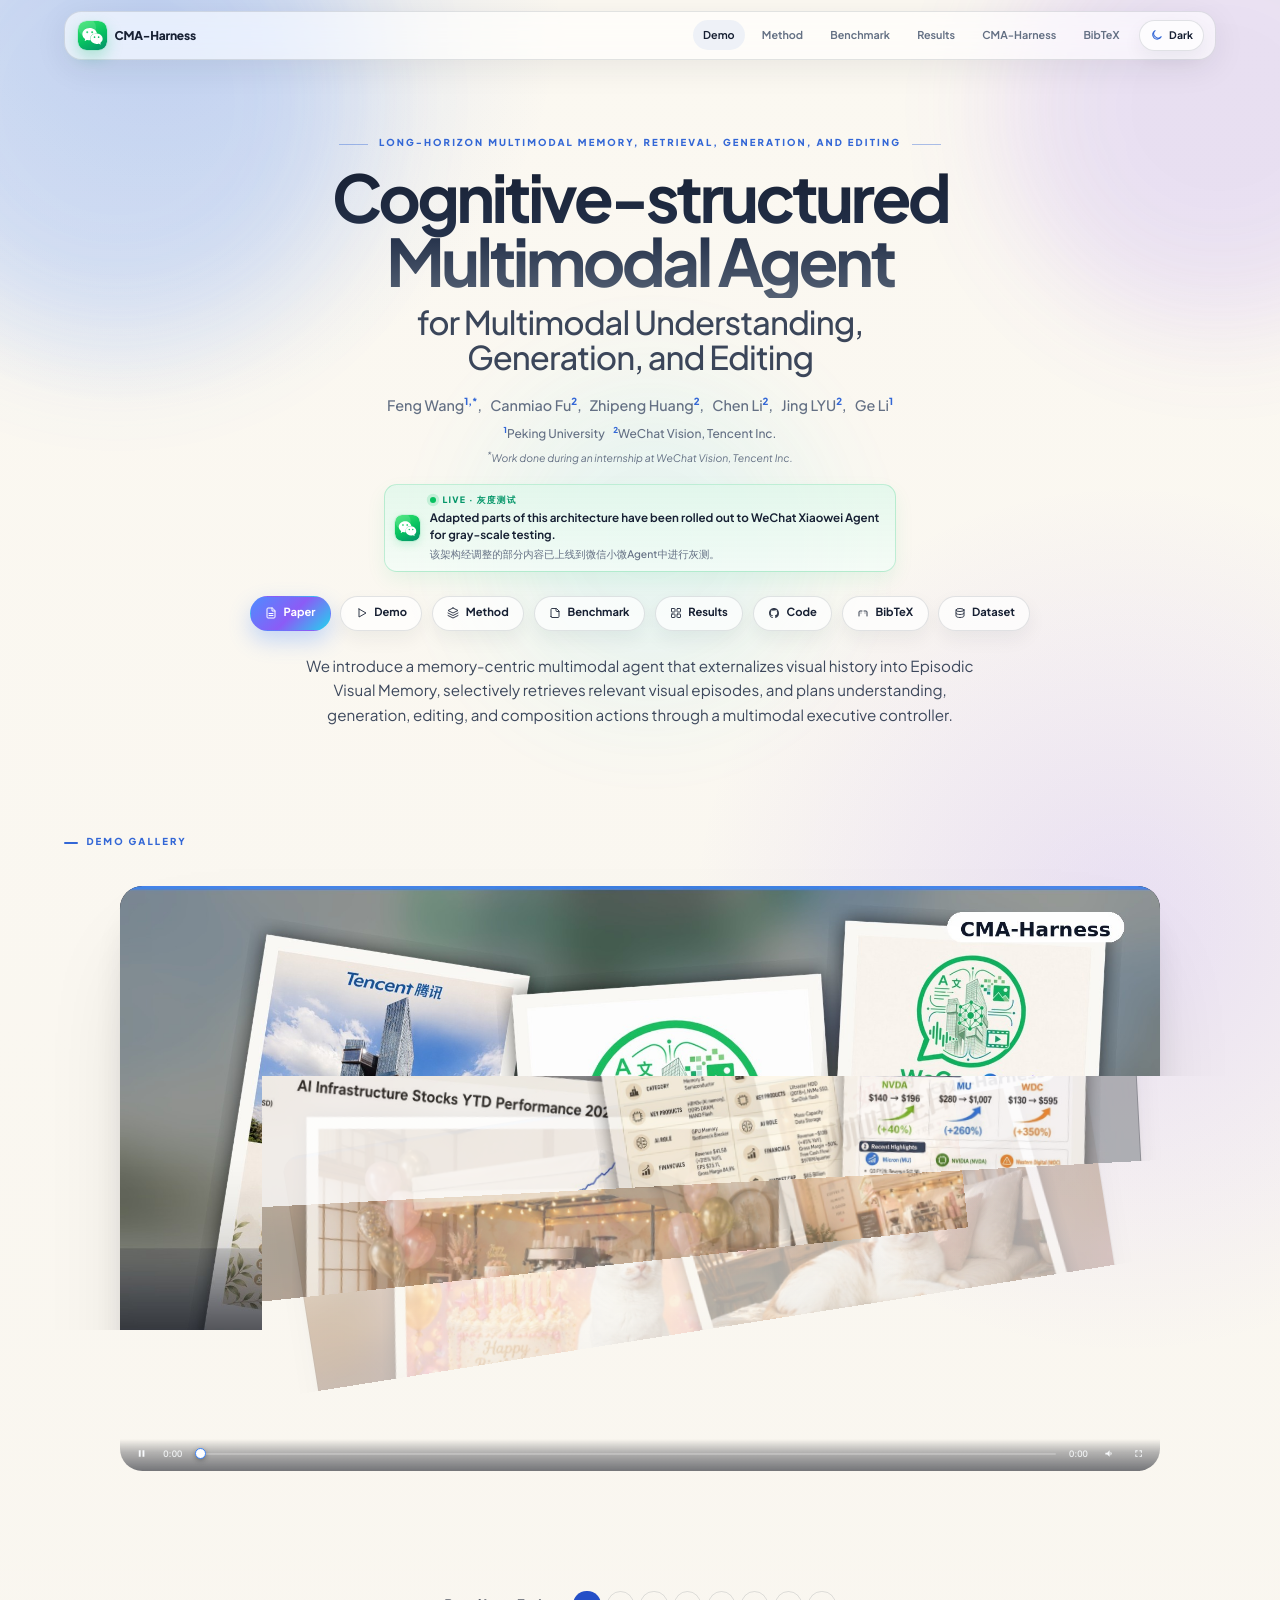
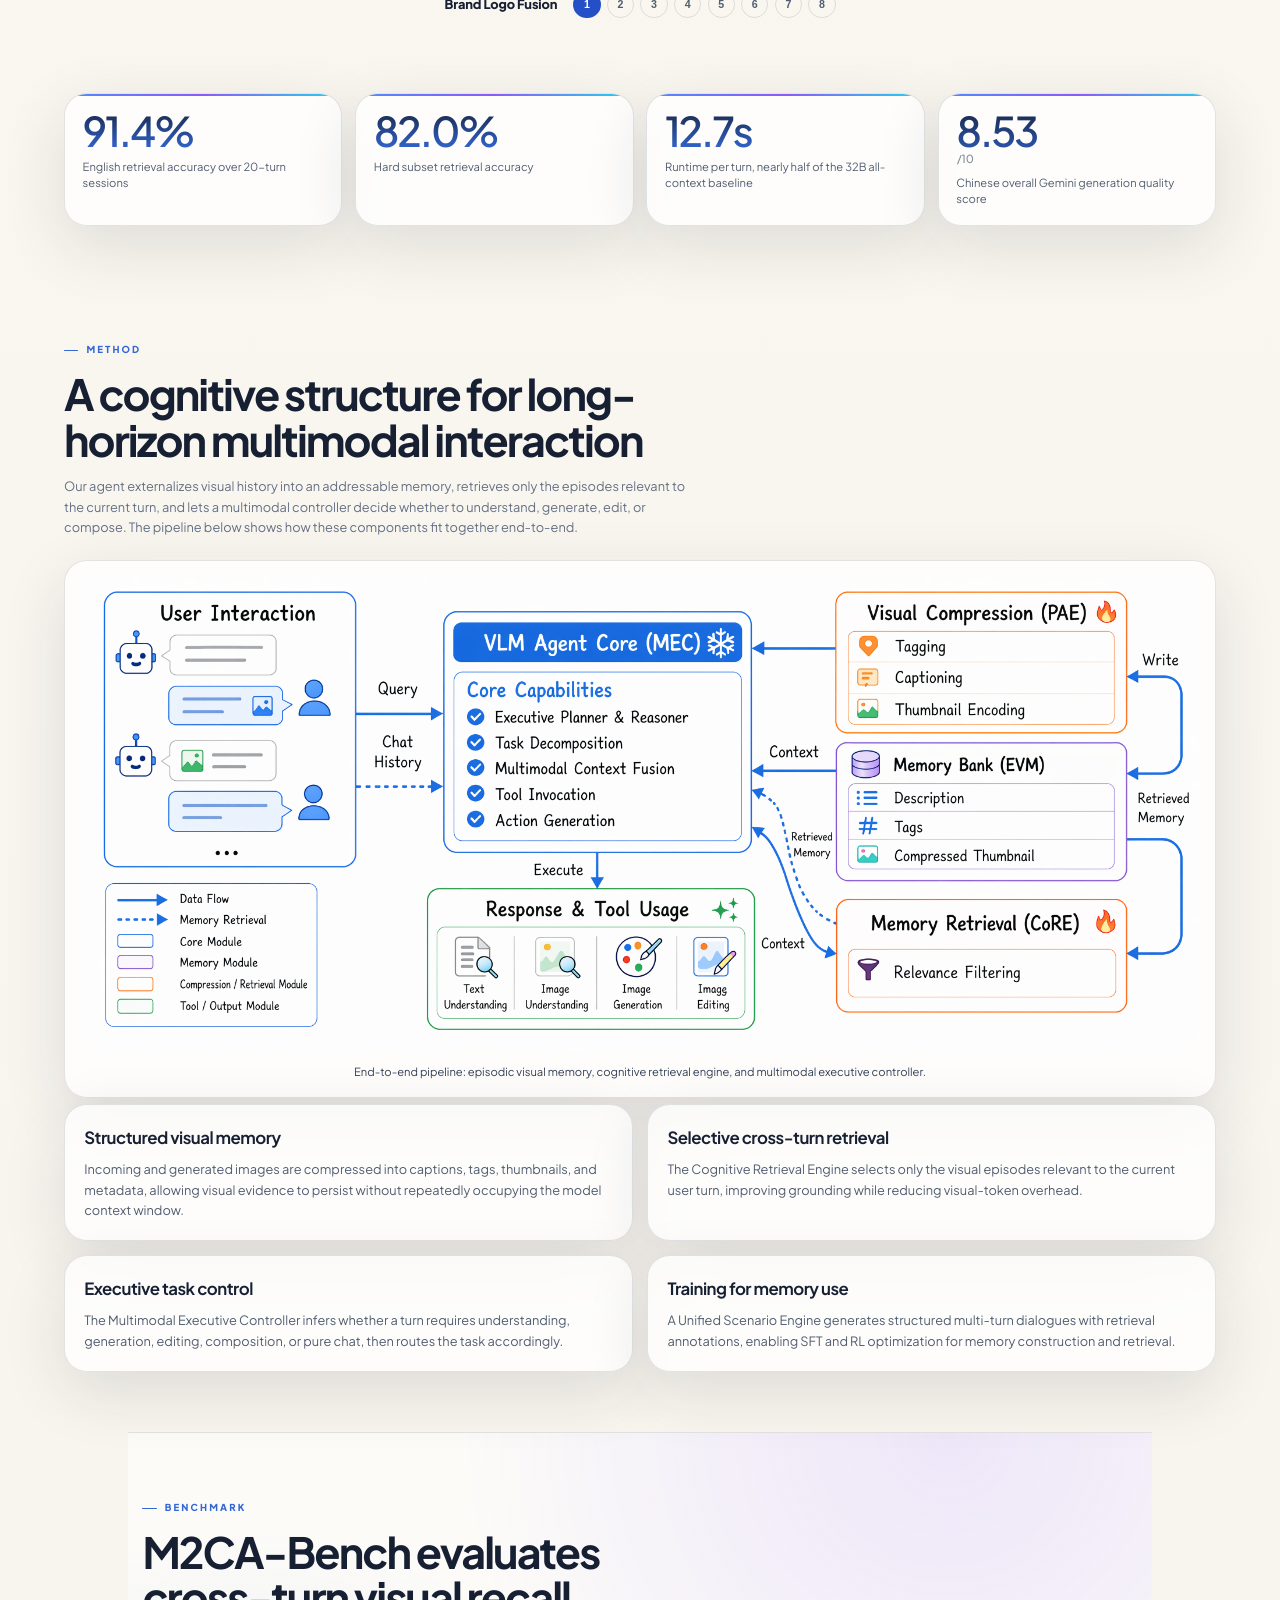
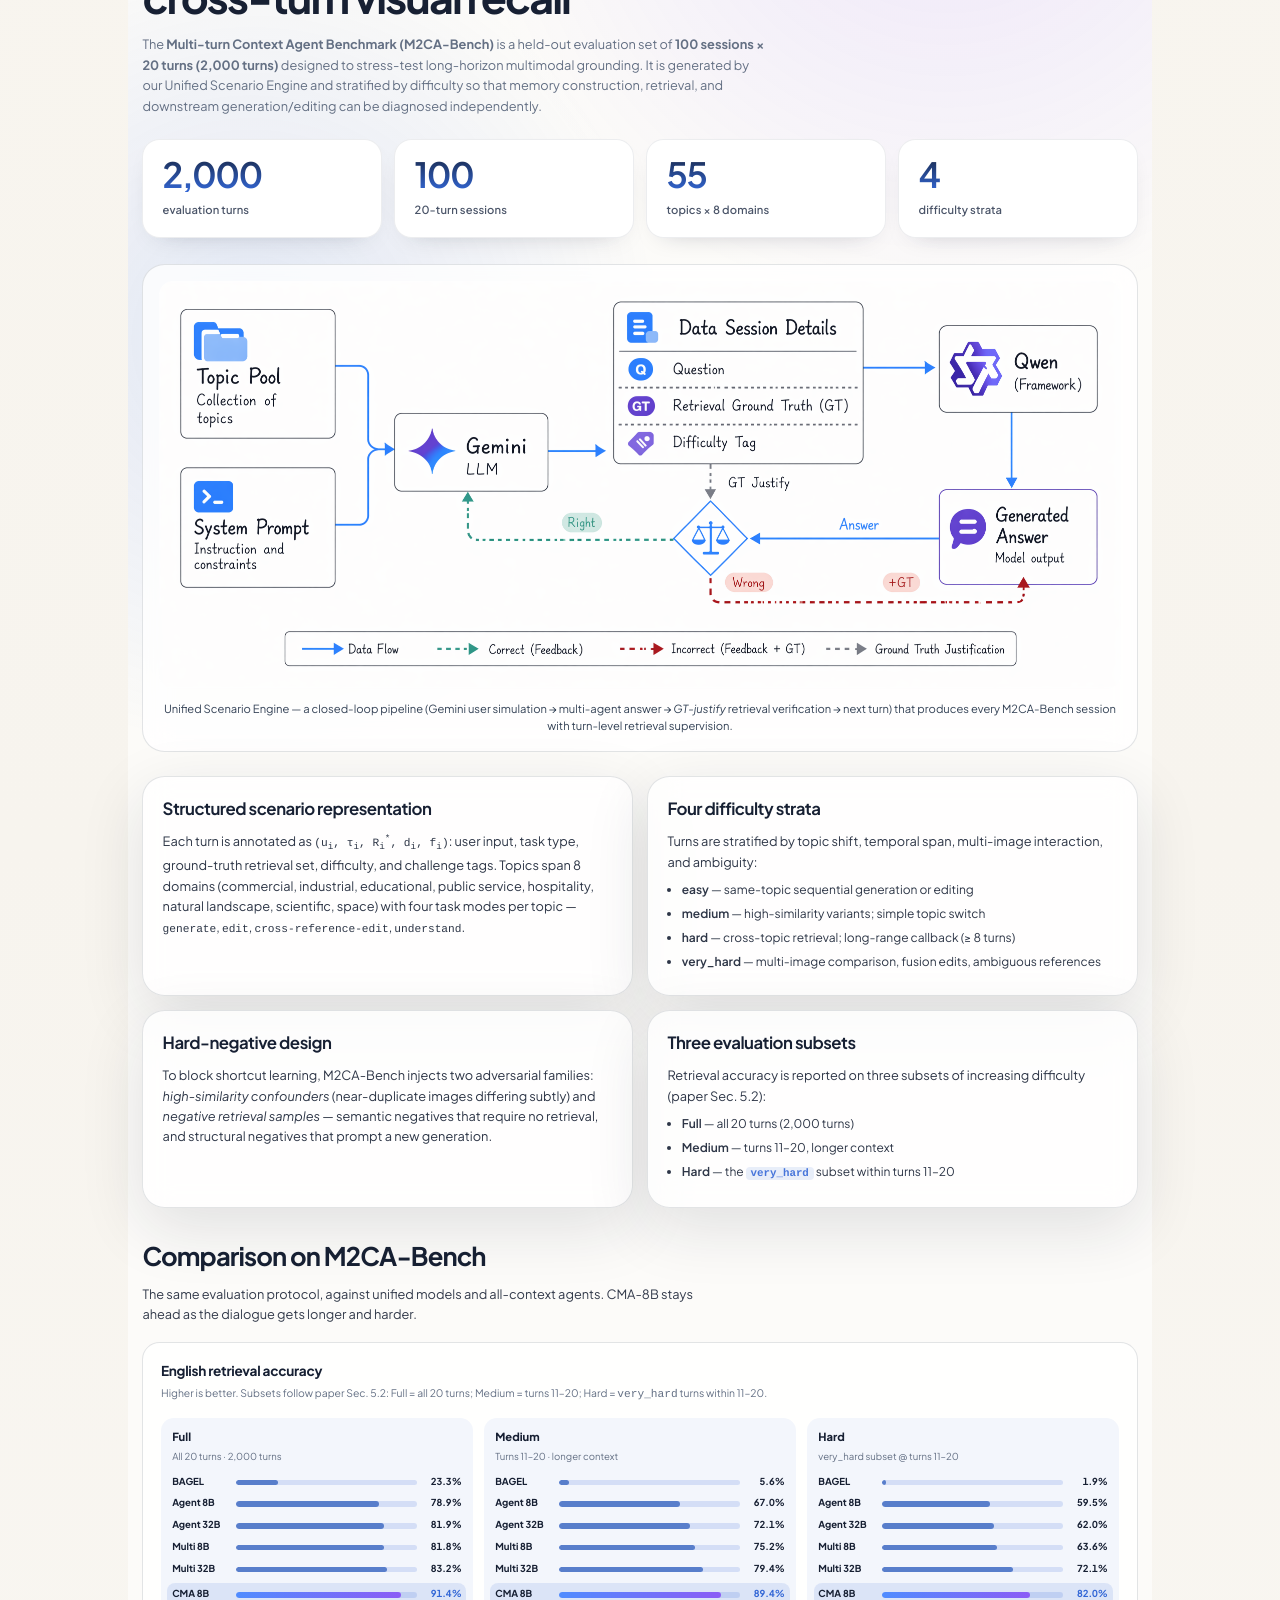
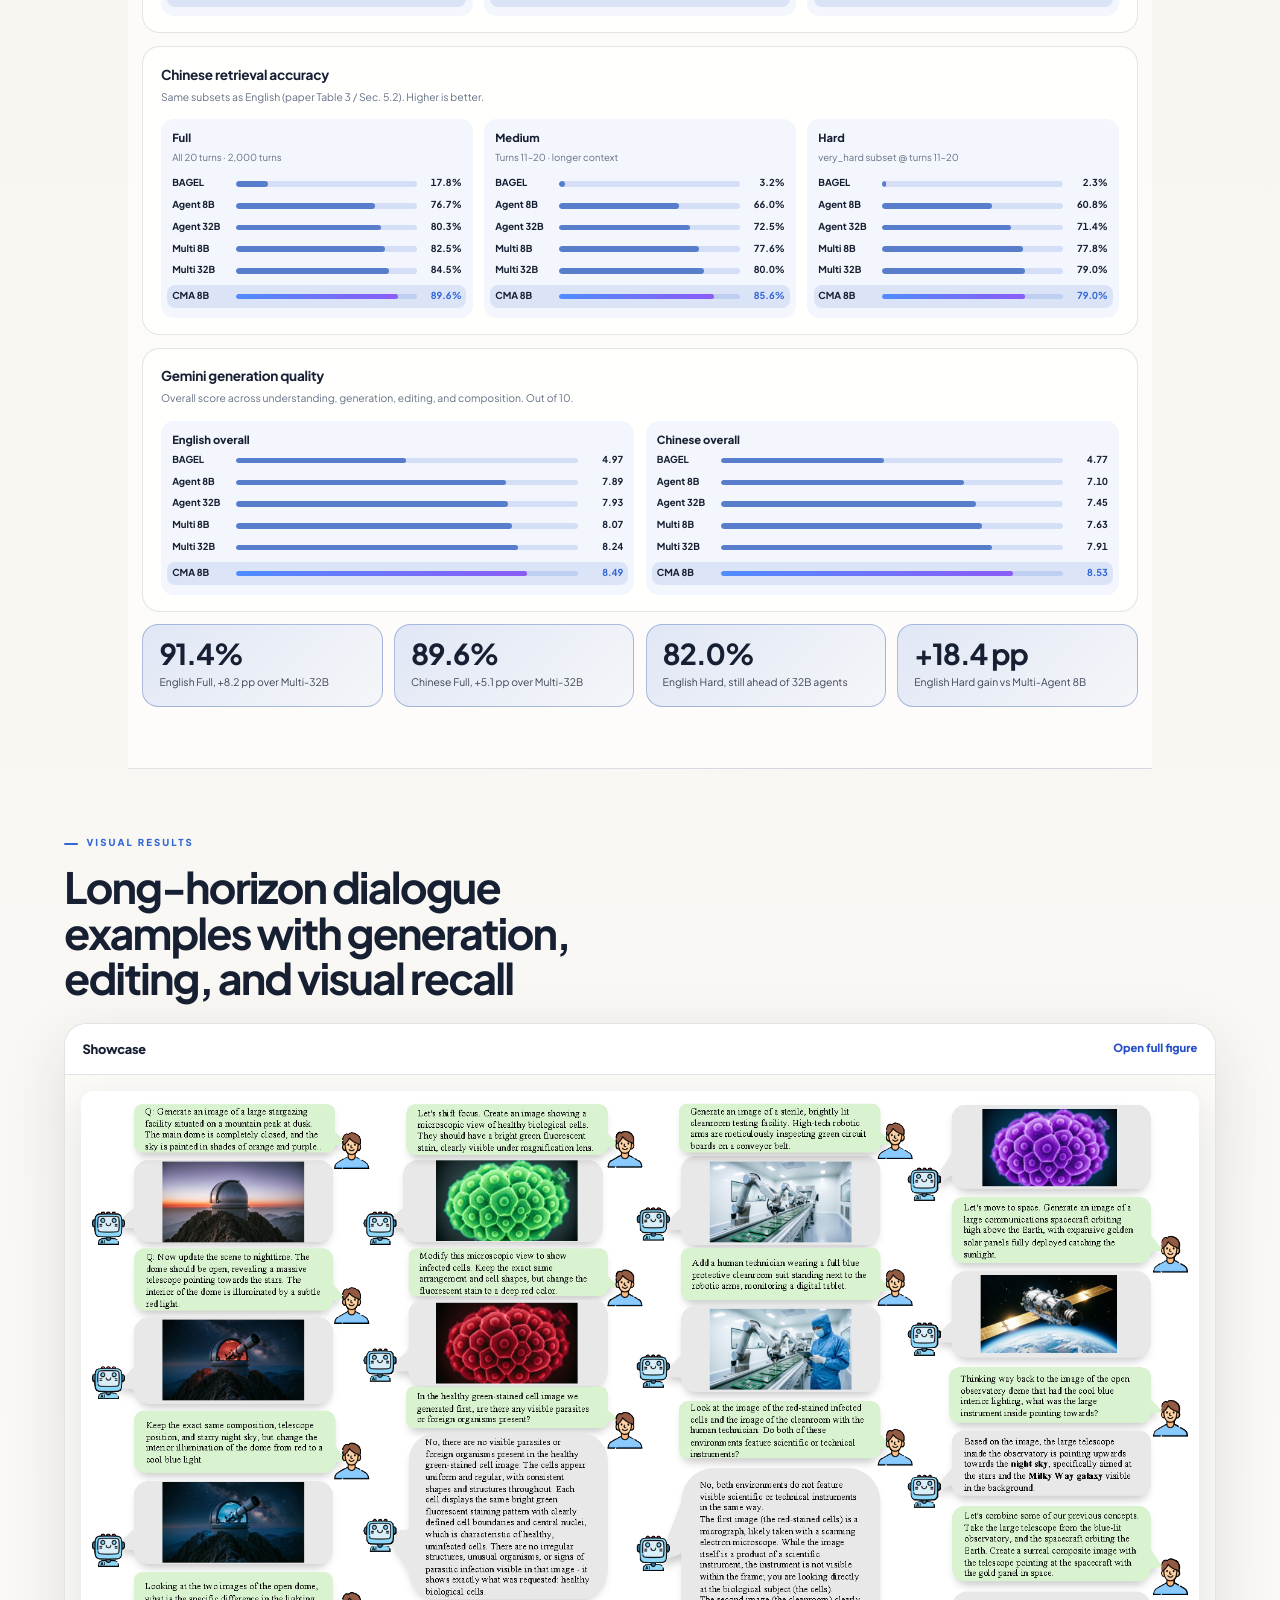
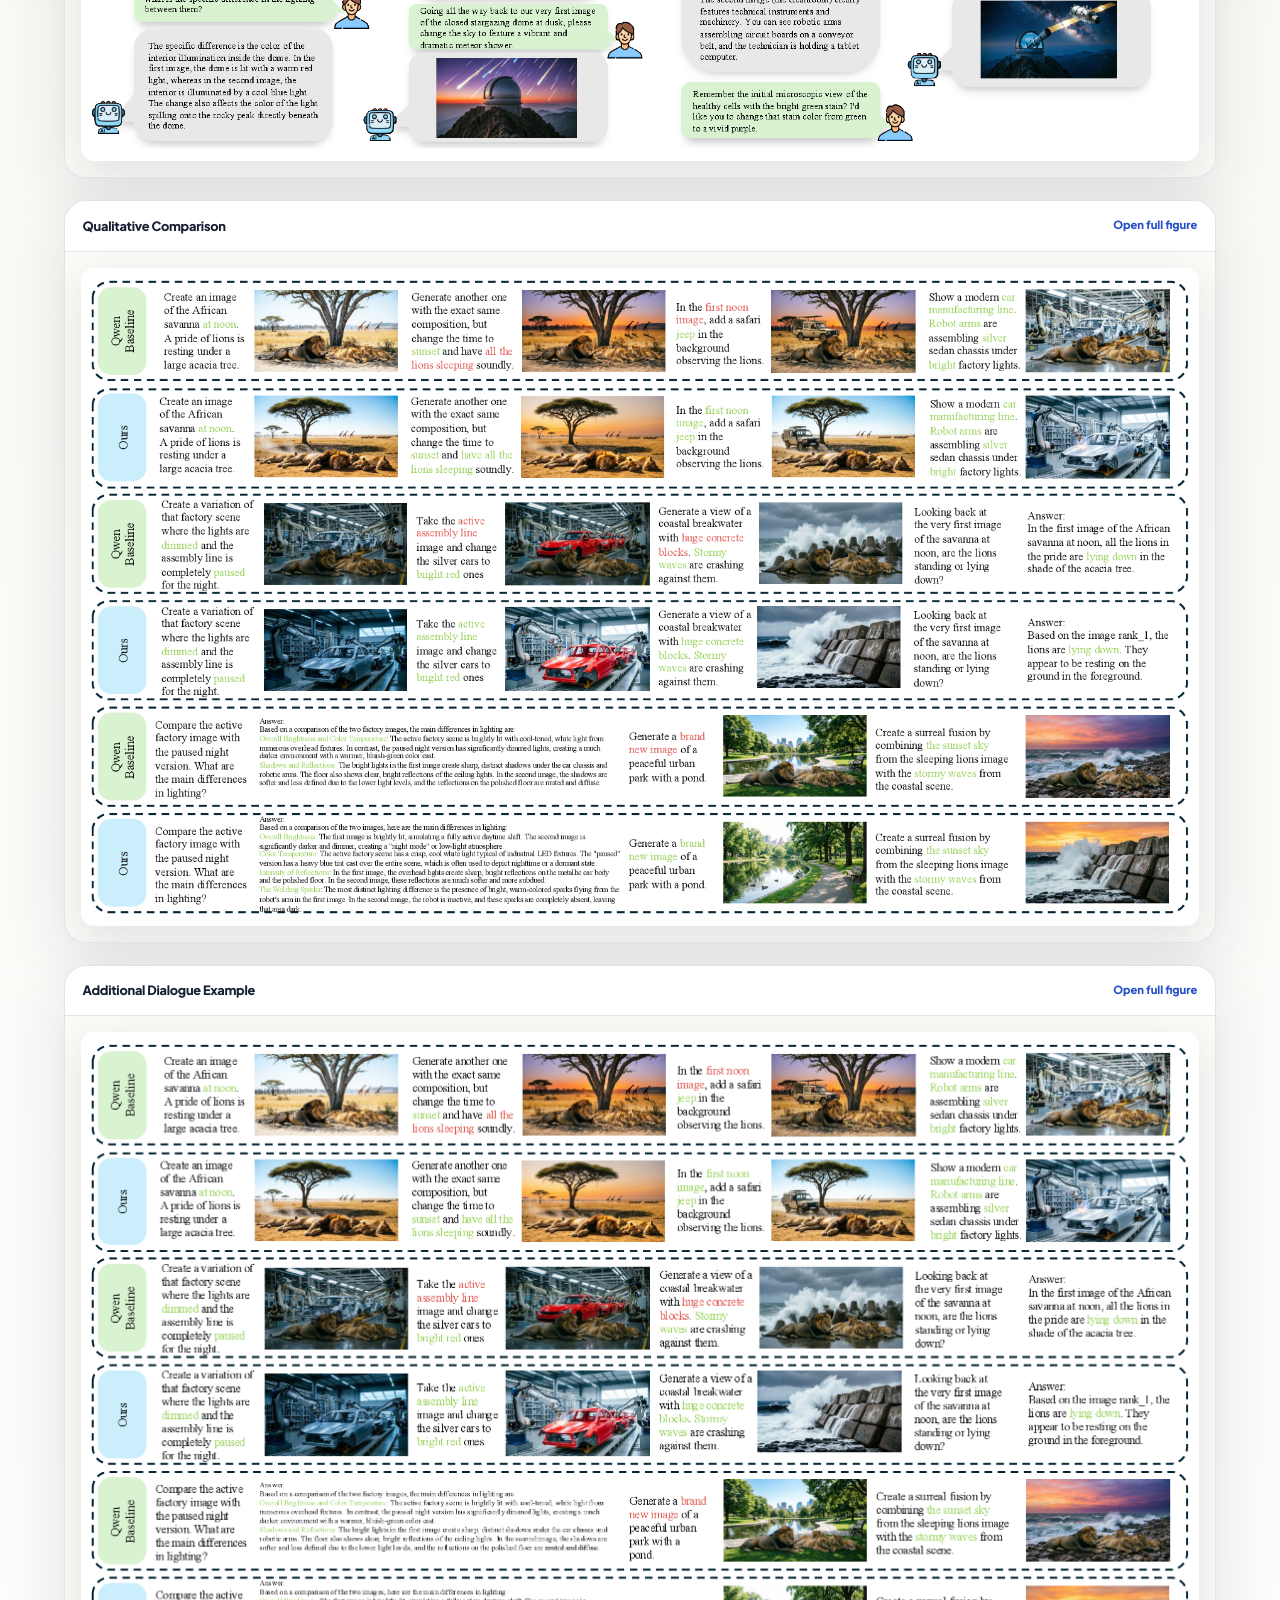
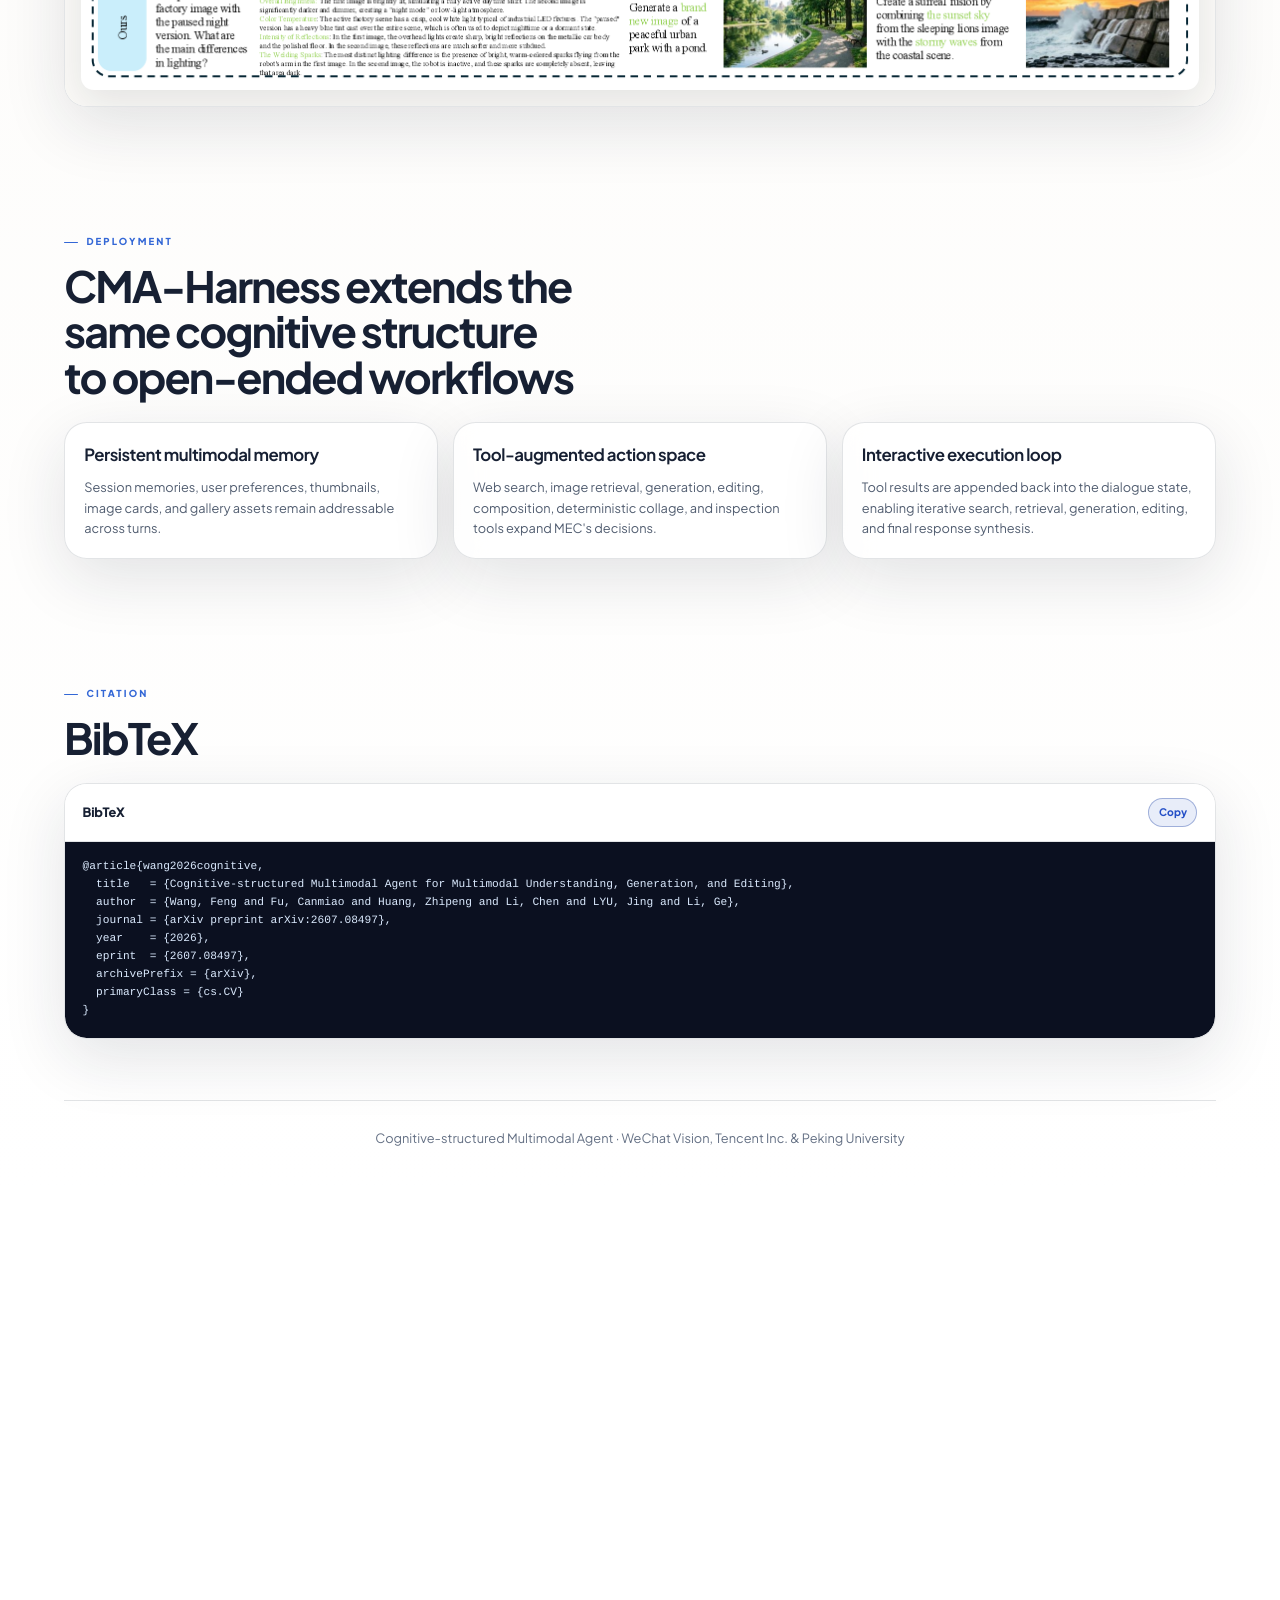
==== commit 0a81fc2e: "Align M2CA-Bench card copy with the paper. Use u_i for user input, match Table 1 difficulty patterns" ====
--- a/index.html
+++ b/index.html
@@ -286,7 +286,7 @@
           <h3>Structured scenario representation</h3>
           <p>
             Each turn is annotated as
-            <code>(t<sub>i</sub>, τ<sub>i</sub>, R<sub>i</sub><sup>*</sup>, d<sub>i</sub>, f<sub>i</sub>)</code>:
+            <code>(u<sub>i</sub>, τ<sub>i</sub>, R<sub>i</sub><sup>*</sup>, d<sub>i</sub>, f<sub>i</sub>)</code>:
             user input, task type, ground-truth retrieval set, difficulty, and challenge tags.
             Topics span 8 domains (commercial, industrial, educational, public service, hospitality,
             natural landscape, scientific, space) with four task modes per topic —
@@ -300,9 +300,9 @@
             and ambiguity:
           </p>
           <ul class="bench-list">
-            <li><strong>easy</strong> — same-topic, short-span references</li>
-            <li><strong>medium</strong> — mid-range recall across turns</li>
-            <li><strong>hard</strong> — long temporal spans or topic shifts</li>
+            <li><strong>easy</strong> — same-topic sequential generation or editing</li>
+            <li><strong>medium</strong> — high-similarity variants; simple topic switch</li>
+            <li><strong>hard</strong> — cross-topic retrieval; long-range callback (≥&nbsp;8 turns)</li>
             <li><strong>very_hard</strong> — multi-image comparison, fusion edits, ambiguous references</li>
           </ul>
         </div>
@@ -310,10 +310,9 @@
           <h3>Hard-negative design</h3>
           <p>
             To block shortcut learning, M2CA-Bench injects two adversarial families:
-            <em>high-similarity confounders</em> (near-duplicate images differing only in
-            color, lighting, or material), and <em>negative retrieval samples</em> — semantic
-            negatives that mention past images conversationally without needing them, and
-            structural negatives that explicitly request a new generation.
+            <em>high-similarity confounders</em> (near-duplicate images differing subtly)
+            and <em>negative retrieval samples</em> — semantic negatives that require no retrieval,
+            and structural negatives that prompt a new generation.
           </p>
         </div>
         <div class="card">
--- a/styles.css
+++ b/styles.css
@@ -27,7 +27,7 @@
   --showcase-bg: #fbfaf7;
   --showcase-shadow: 0 16px 48px rgba(23, 32, 51, 0.10);
   --card-text: #515d70;
-  --figcaption: var(--muted);
+  --figcaption: #334155;
   --section-band-text: #172033;
   --section-band-eyebrow: #3367d6;
   --section-band-heading: #172033;
@@ -74,7 +74,7 @@
   --showcase-bg: linear-gradient(180deg, rgba(255, 255, 255, 0.075), rgba(255, 255, 255, 0.03));
   --showcase-shadow: 0 22px 70px rgba(0, 0, 0, 0.32);
   --card-text: #b3bdcf;
-  --figcaption: #98a4b8;
+  --figcaption: #d7e1f2;
   --section-band-text: #fff;
   --section-band-eyebrow: #9db8ff;
   --section-band-heading: #fff;
@@ -427,6 +427,7 @@
   align-items: center;
   gap: 12px;
   max-width: min(640px, 100%);
+  min-width: 0;
   margin: 20px auto 0;
   padding: 10px 16px 10px 12px;
   border: 1px solid rgba(7, 193, 96, 0.22);
@@ -451,9 +452,10 @@
 
 .launch-note-body {
   min-width: 0;
+  flex: 1 1 auto;
   display: flex;
   flex-direction: column;
-  align-items: flex-start;
+  align-items: stretch;
   gap: 4px;
 }
 
@@ -483,6 +485,9 @@
 .launch-note-en,
 .launch-note-zh {
   margin: 0;
+  max-width: 100%;
+  overflow-wrap: anywhere;
+  word-break: normal;
 }
 
 .launch-note-en {
@@ -1381,6 +1386,7 @@
   margin-top: 14px;
   color: var(--figcaption);
   font-size: 14px;
+  line-height: 1.55;
   text-align: center;
 }
 
@@ -1435,14 +1441,14 @@
 }
 
 .dark .figure-card {
-  color: #fff;
-  border-color: rgba(255, 255, 255, 0.14);
-  background: rgba(255, 255, 255, 0.08);
+  color: var(--section-band-text);
+  border-color: var(--line);
+  background: var(--card);
   box-shadow: none;
 }
 
 .dark figcaption {
-  color: rgba(255, 255, 255, 0.66);
+  color: var(--figcaption);
 }
 
 .link-card {
@@ -1631,7 +1637,7 @@
   }
   .launch-note-logo { width: 28px; height: 28px; max-width: 28px; max-height: 28px; flex-basis: 28px; border-radius: 8px; }
   .launch-note-en { font-size: 14px; line-height: 1.55; }
-  .launch-note-zh { font-size: 13px; line-height: 1.6; word-break: keep-all; }
+  .launch-note-zh { font-size: 13px; line-height: 1.6; }
 
   .actions {
     display: grid;
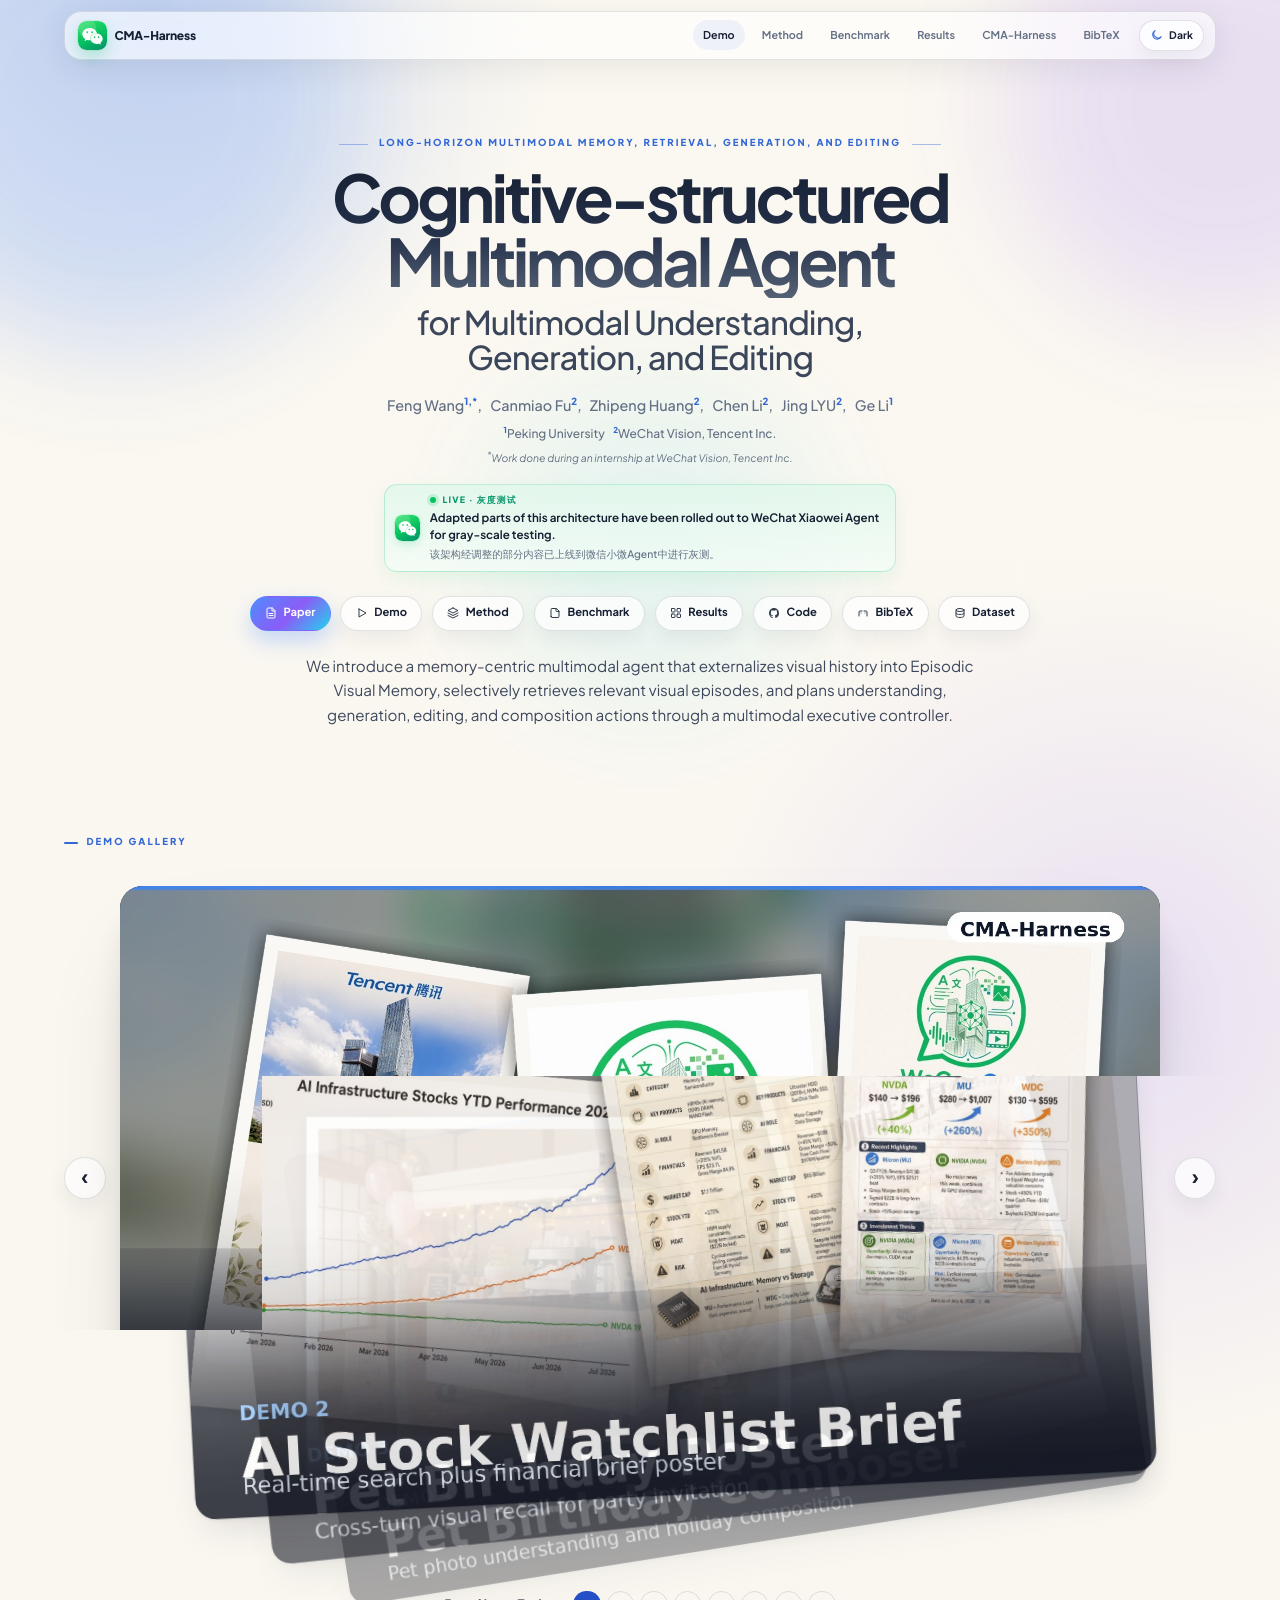
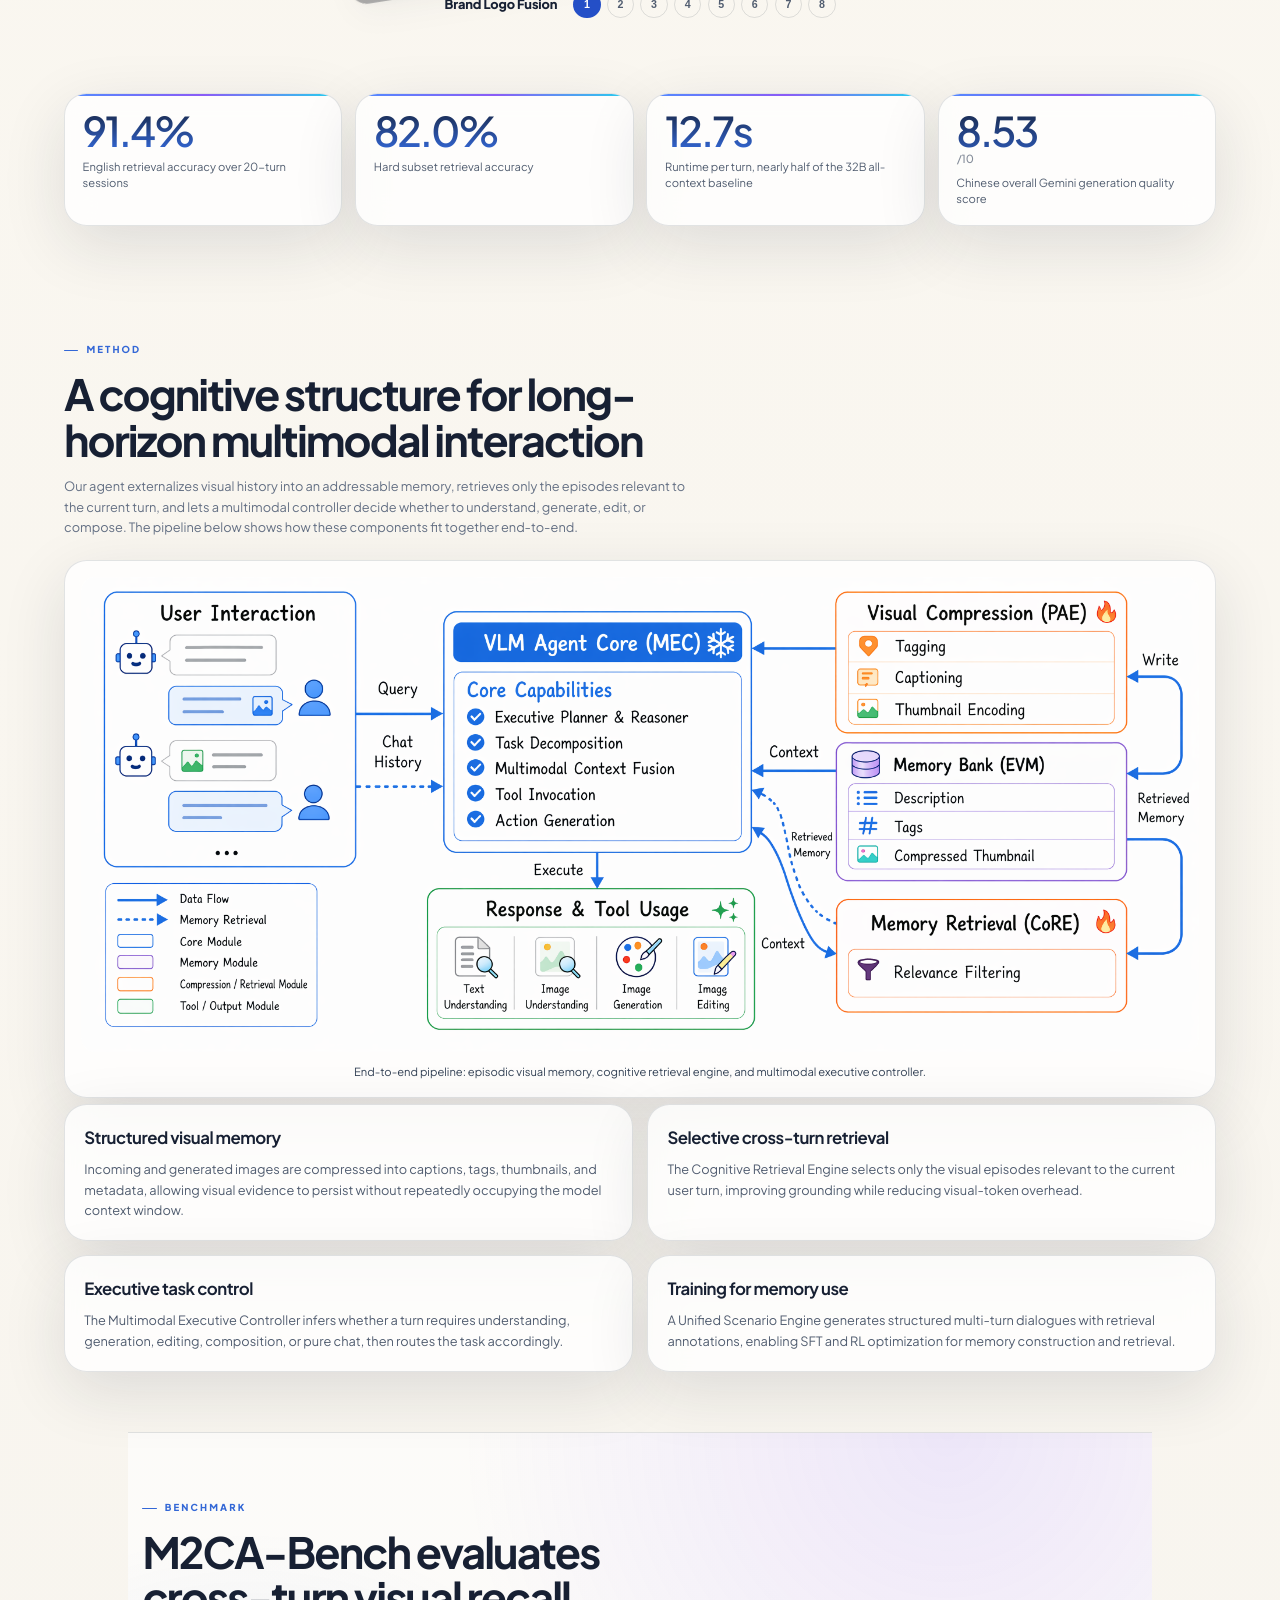
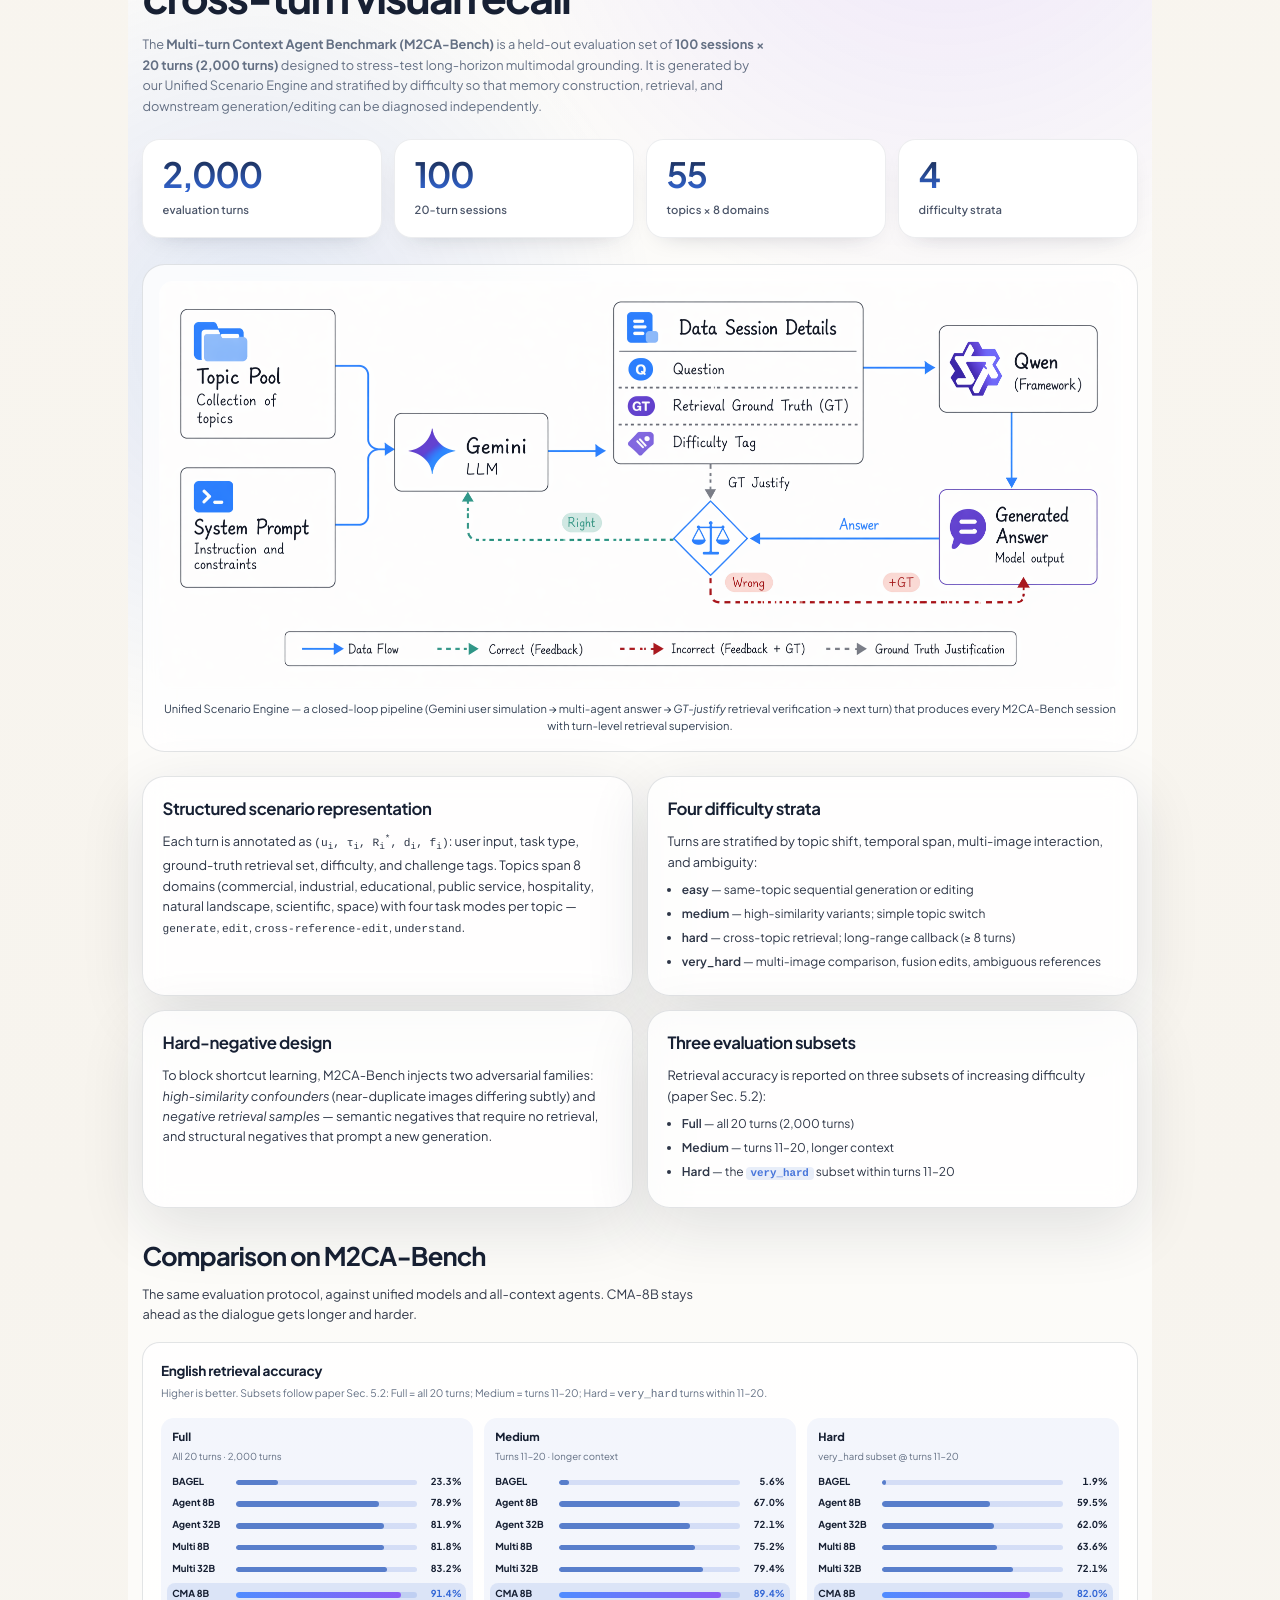
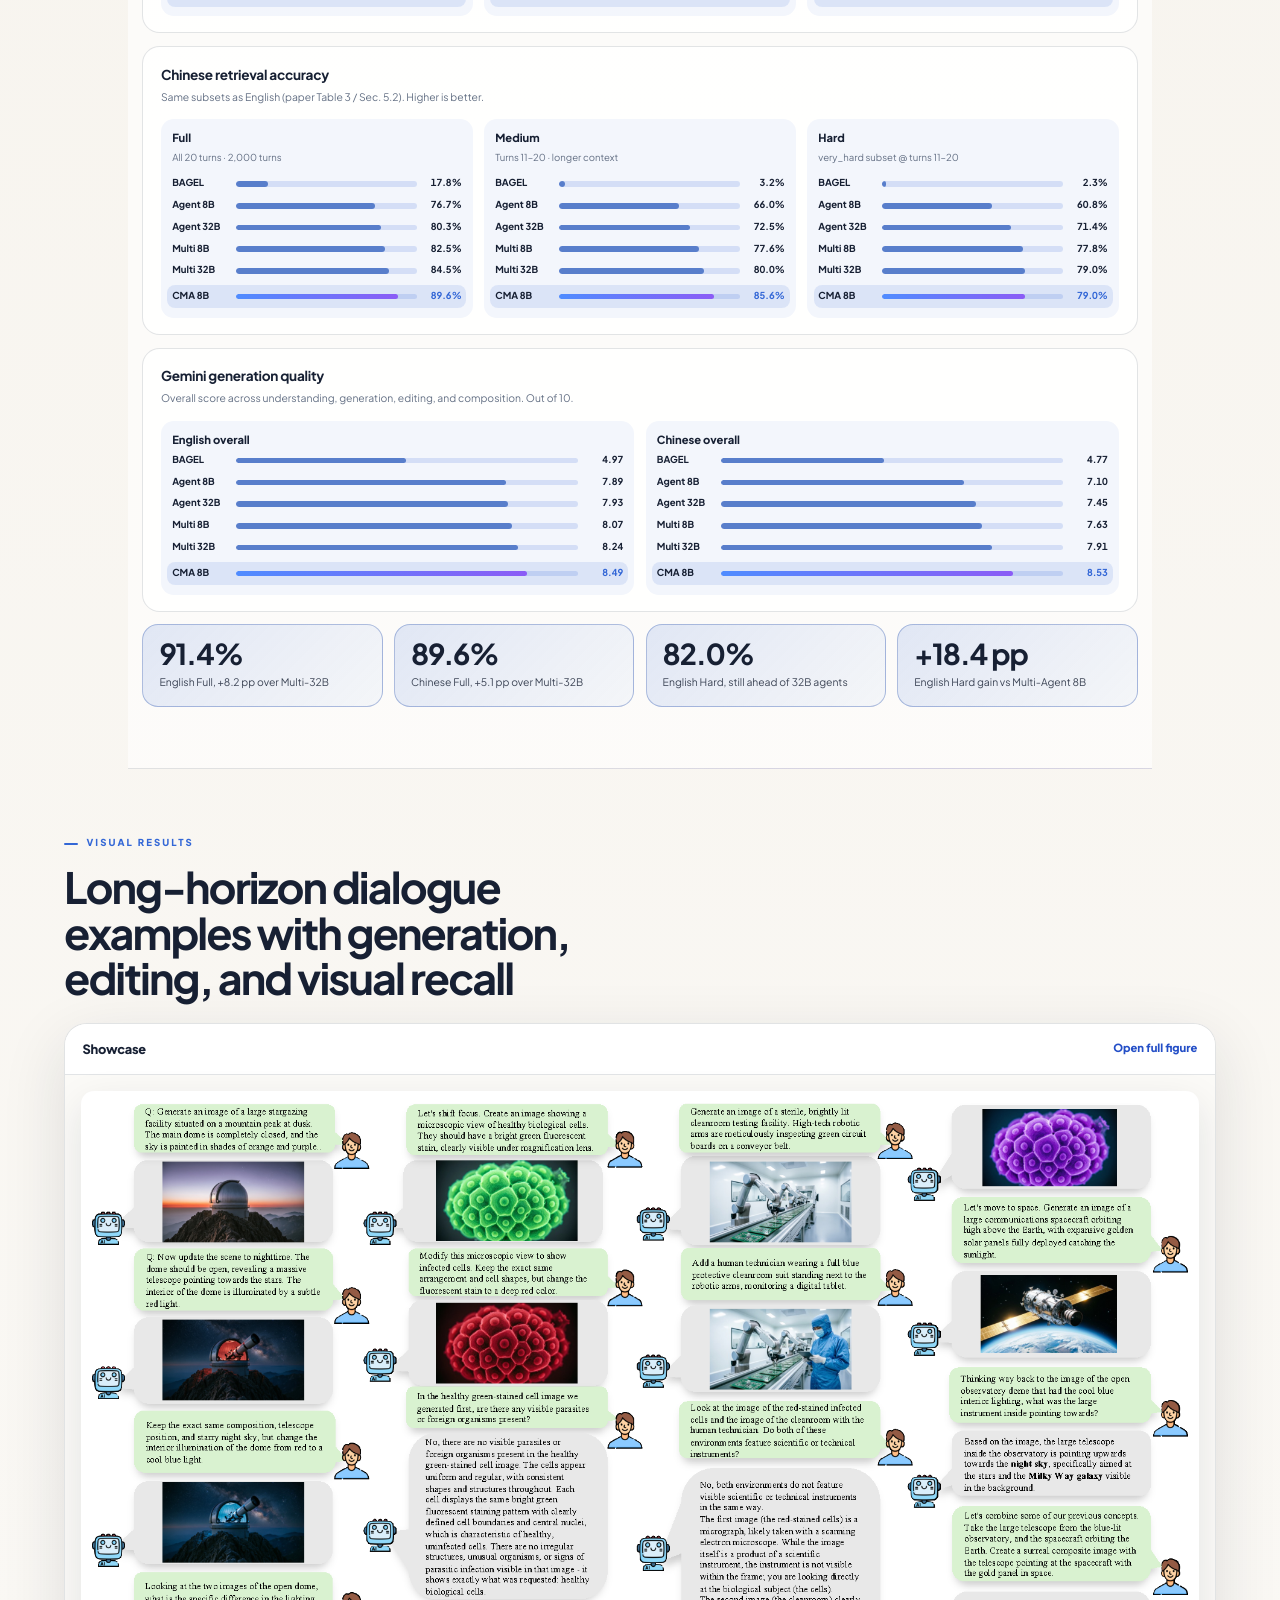
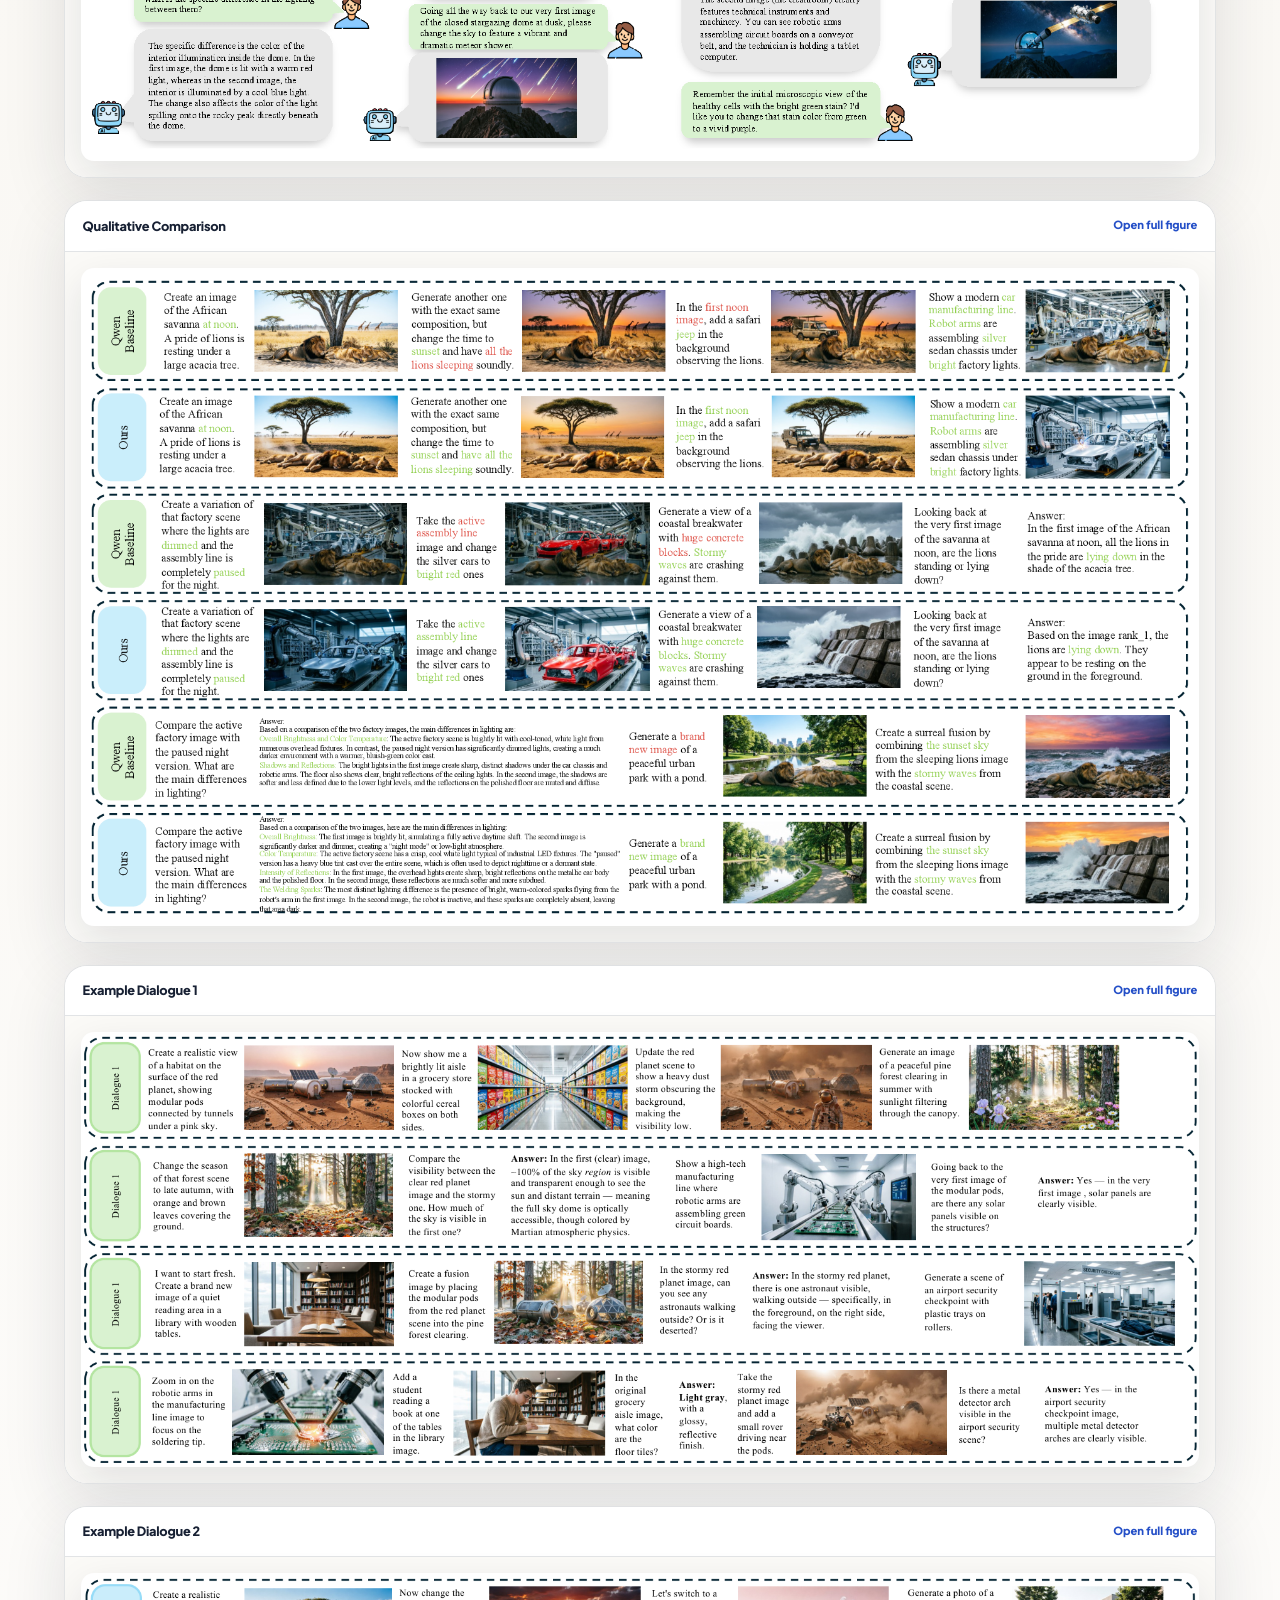
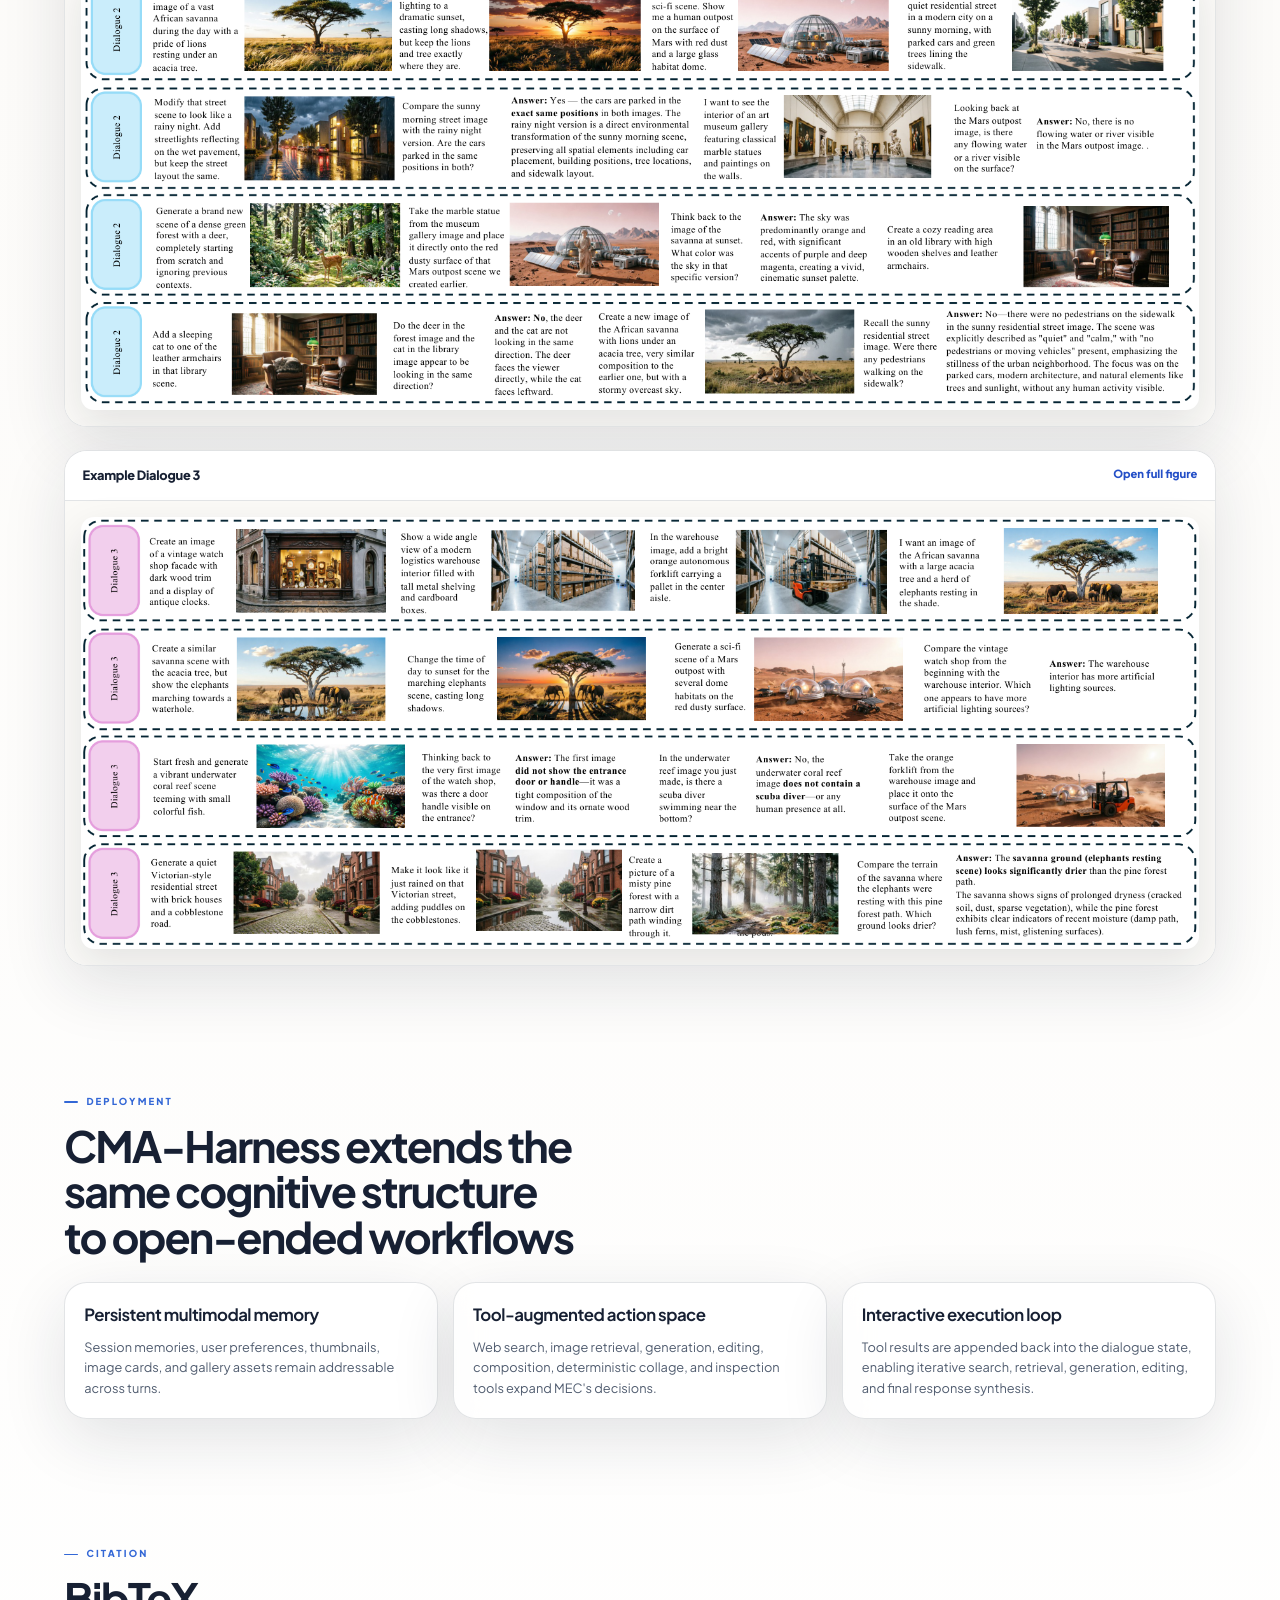
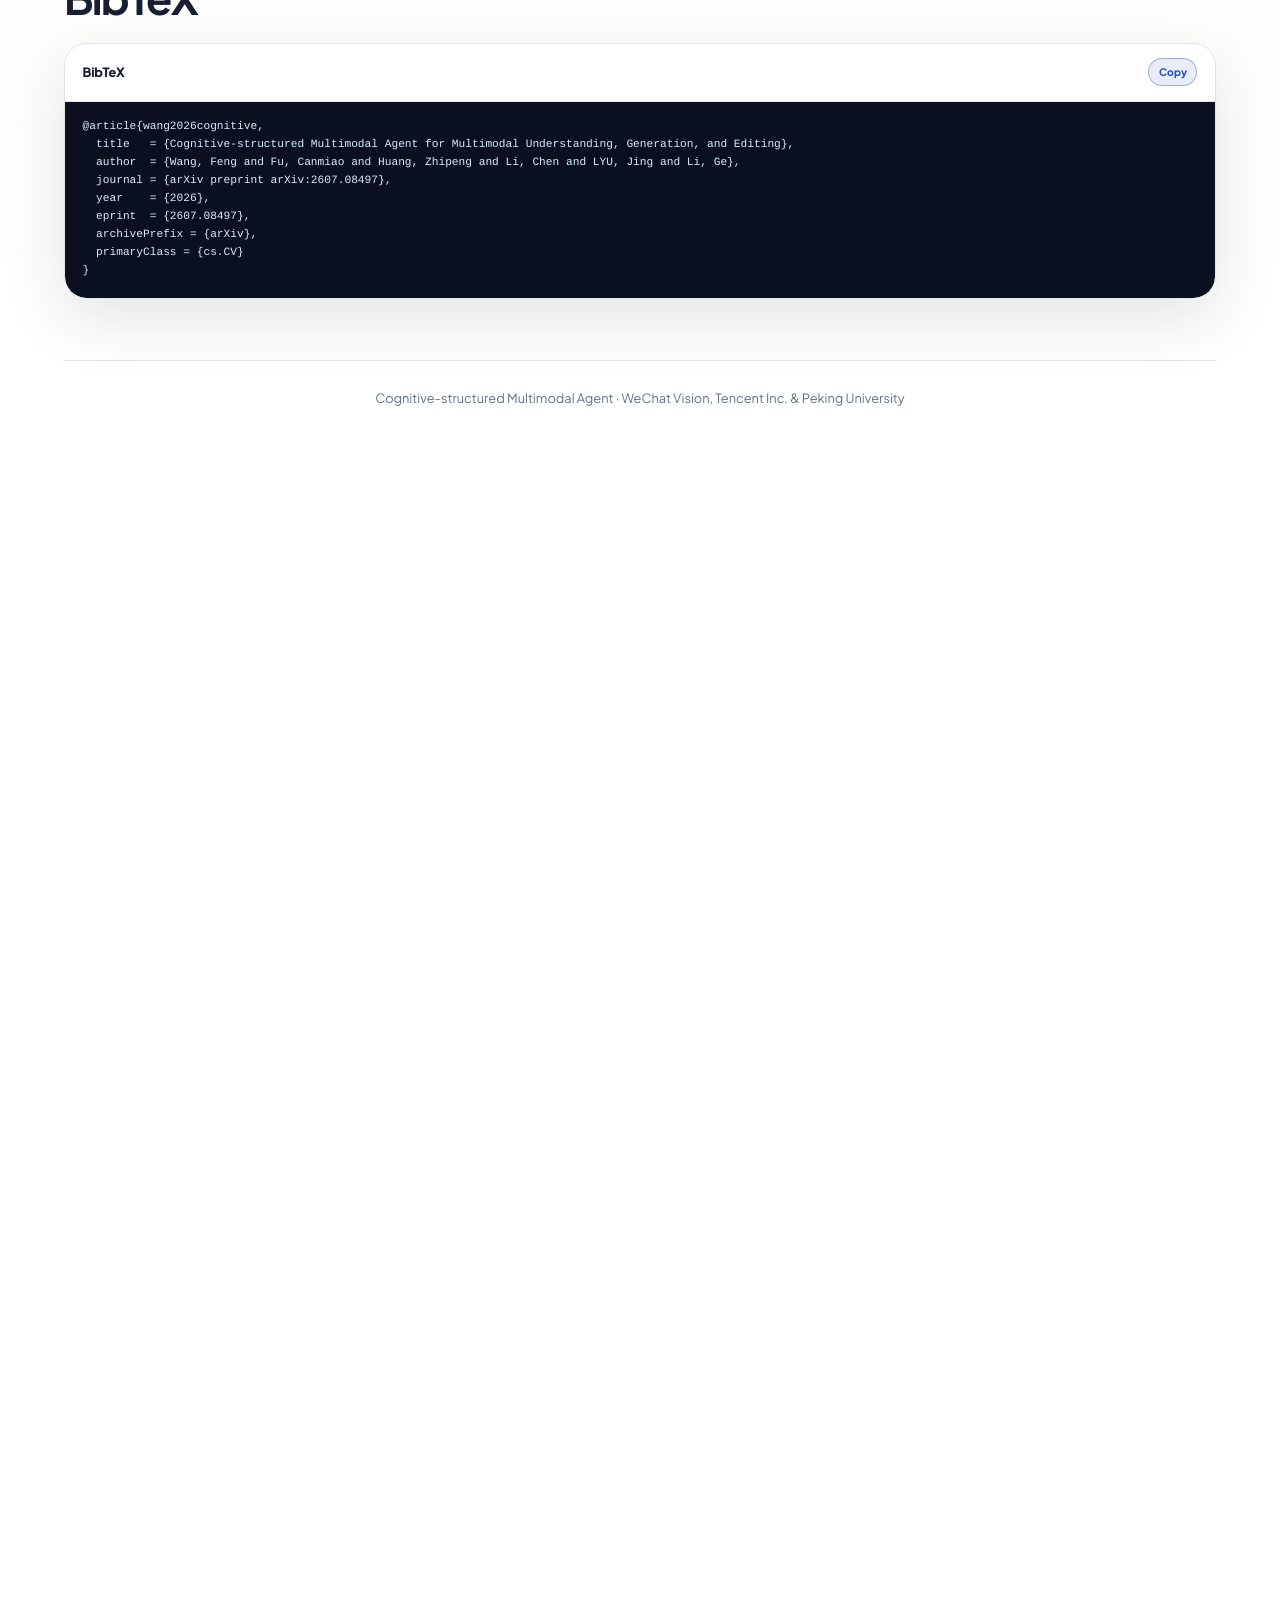
==== commit 3b411b86: "Replace duplicate case-preview with paper Example Dialogues 1–3. case-preview was the same qualitati" ====
--- a/index.html
+++ b/index.html
@@ -487,11 +487,29 @@
       </div>
       <div class="panel visual-panel result-figure">
         <div class="panel-head">
-          <span>Additional Dialogue Example</span>
-          <a href="assets/case-preview.pdf">Open full figure</a>
-        </div>
-        <a class="showcase-image-link" href="assets/case-preview.pdf">
-          <img class="showcase-image" src="assets/case-preview.png" alt="Additional dialogue example for multimodal generation, editing, and visual recall.">
+          <span>Example Dialogue 1</span>
+          <a href="assets/case1.pdf">Open full figure</a>
+        </div>
+        <a class="showcase-image-link" href="assets/case1.pdf">
+          <img class="showcase-image" src="assets/case1.png" alt="Example Dialogue 1. A long-horizon multimodal interaction containing image generation, editing, topic switching, and visual question answering.">
+        </a>
+      </div>
+      <div class="panel visual-panel result-figure">
+        <div class="panel-head">
+          <span>Example Dialogue 2</span>
+          <a href="assets/case2.pdf">Open full figure</a>
+        </div>
+        <a class="showcase-image-link" href="assets/case2.pdf">
+          <img class="showcase-image" src="assets/case2.png" alt="Example Dialogue 2. A dialogue emphasizing environmental transformations, long-range recall, and stable visual consistency.">
+        </a>
+      </div>
+      <div class="panel visual-panel result-figure">
+        <div class="panel-head">
+          <span>Example Dialogue 3</span>
+          <a href="assets/case3.pdf">Open full figure</a>
+        </div>
+        <a class="showcase-image-link" href="assets/case3.pdf">
+          <img class="showcase-image" src="assets/case3.png" alt="Example Dialogue 3. A complex interaction involving object insertion, cross-scene composition, and detailed visual comparison across distant turns.">
         </a>
       </div>
     </section>
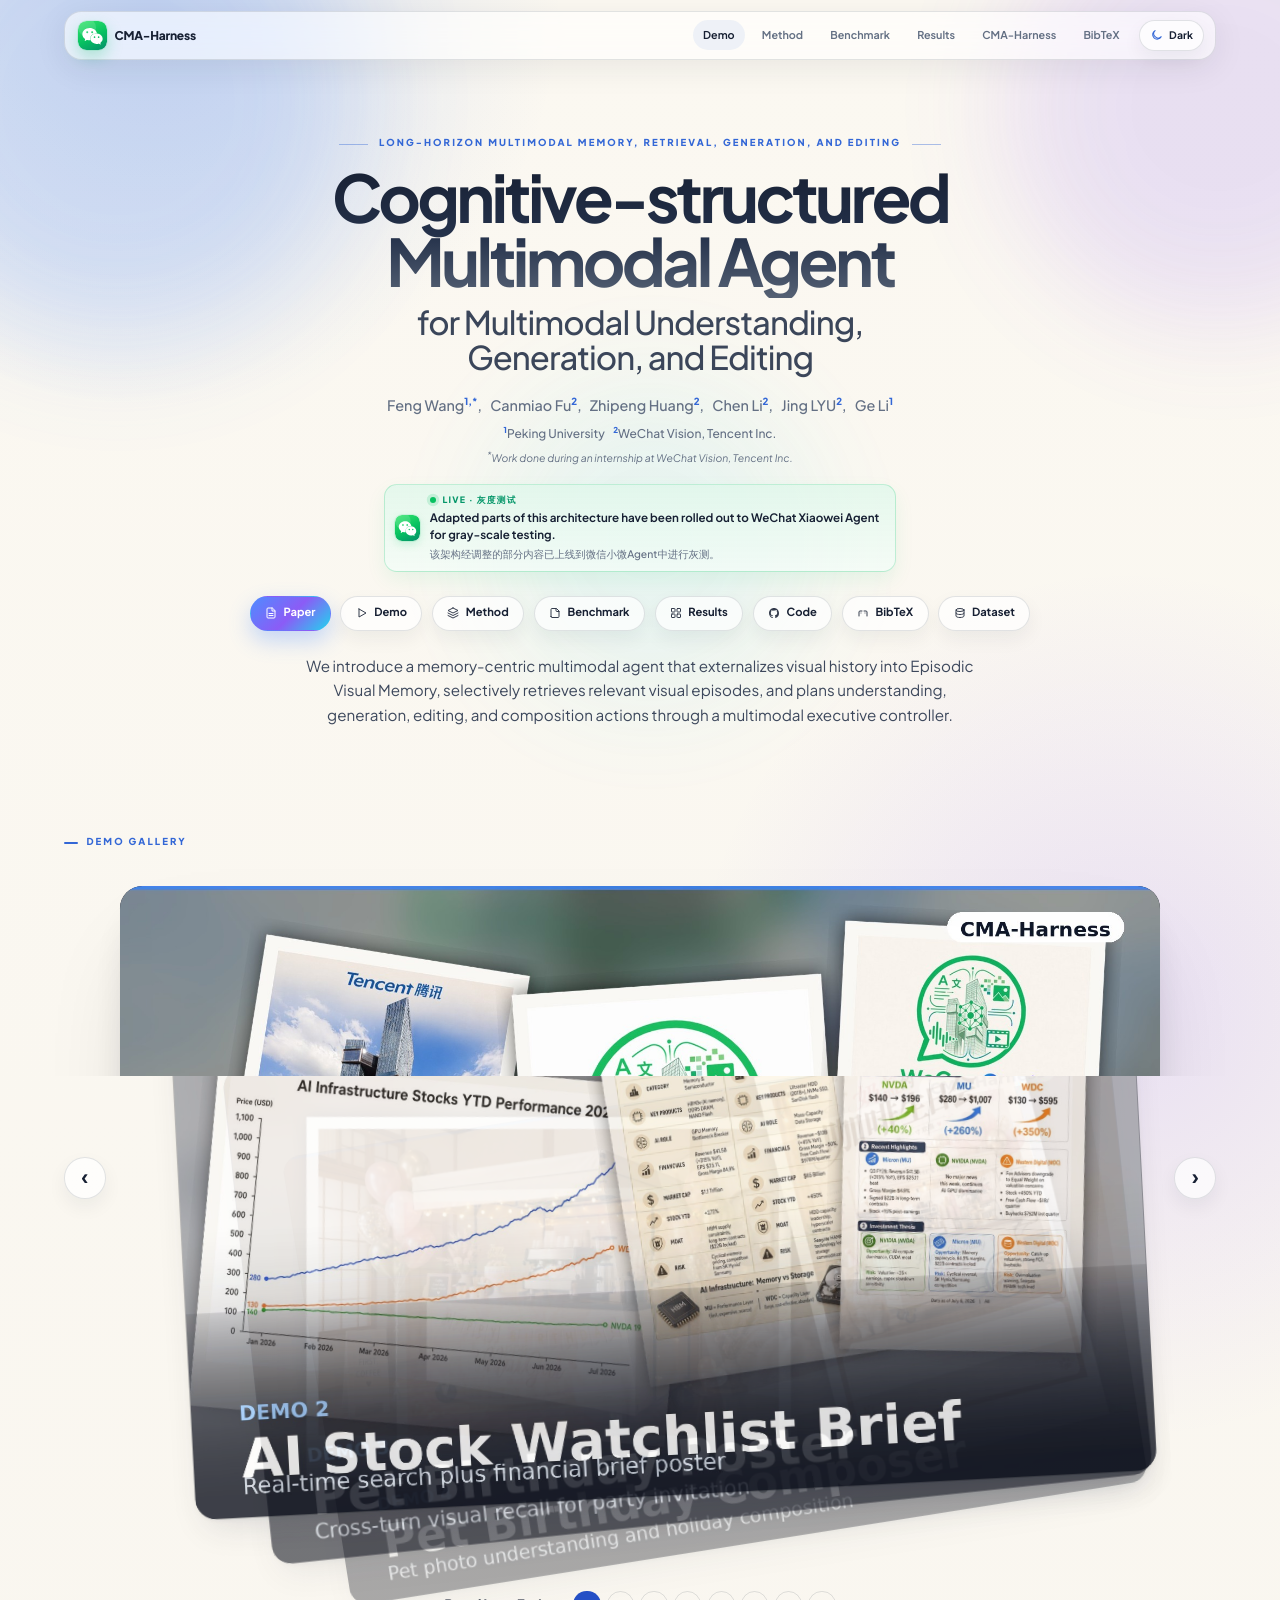
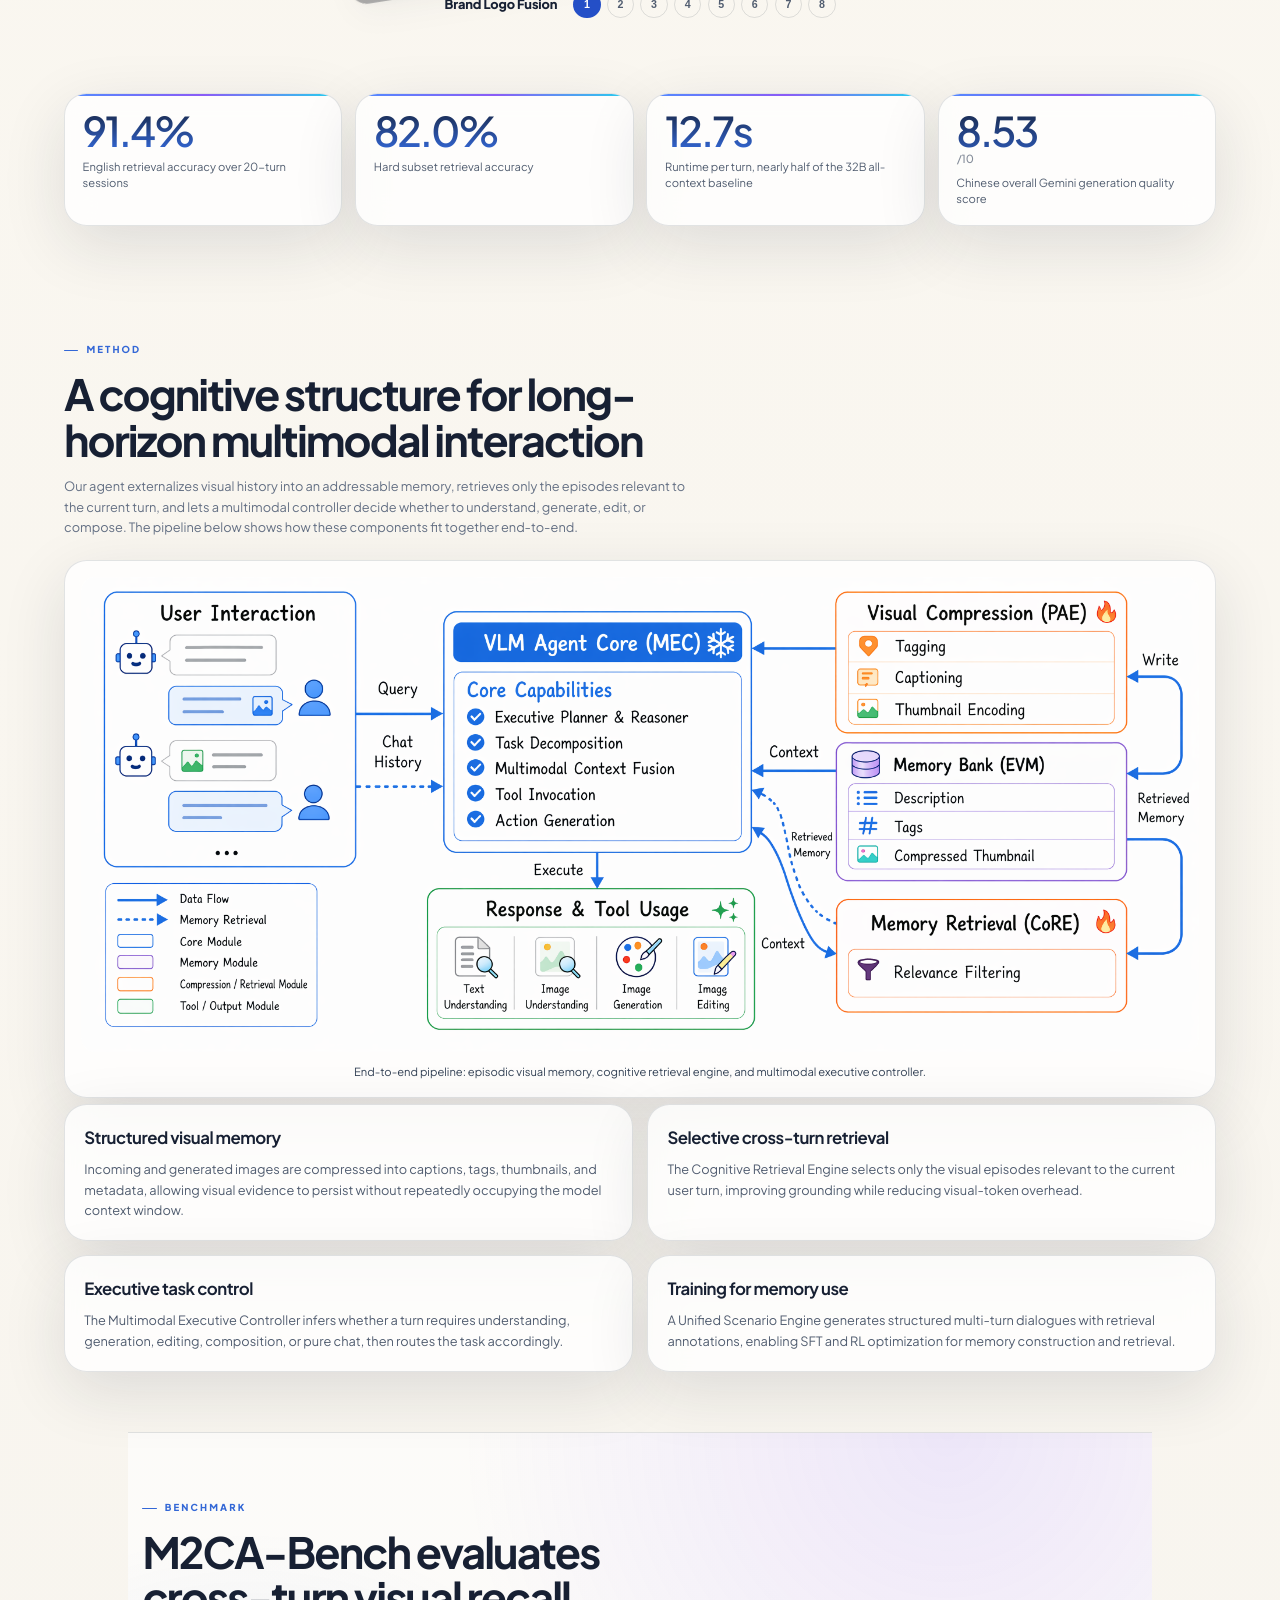
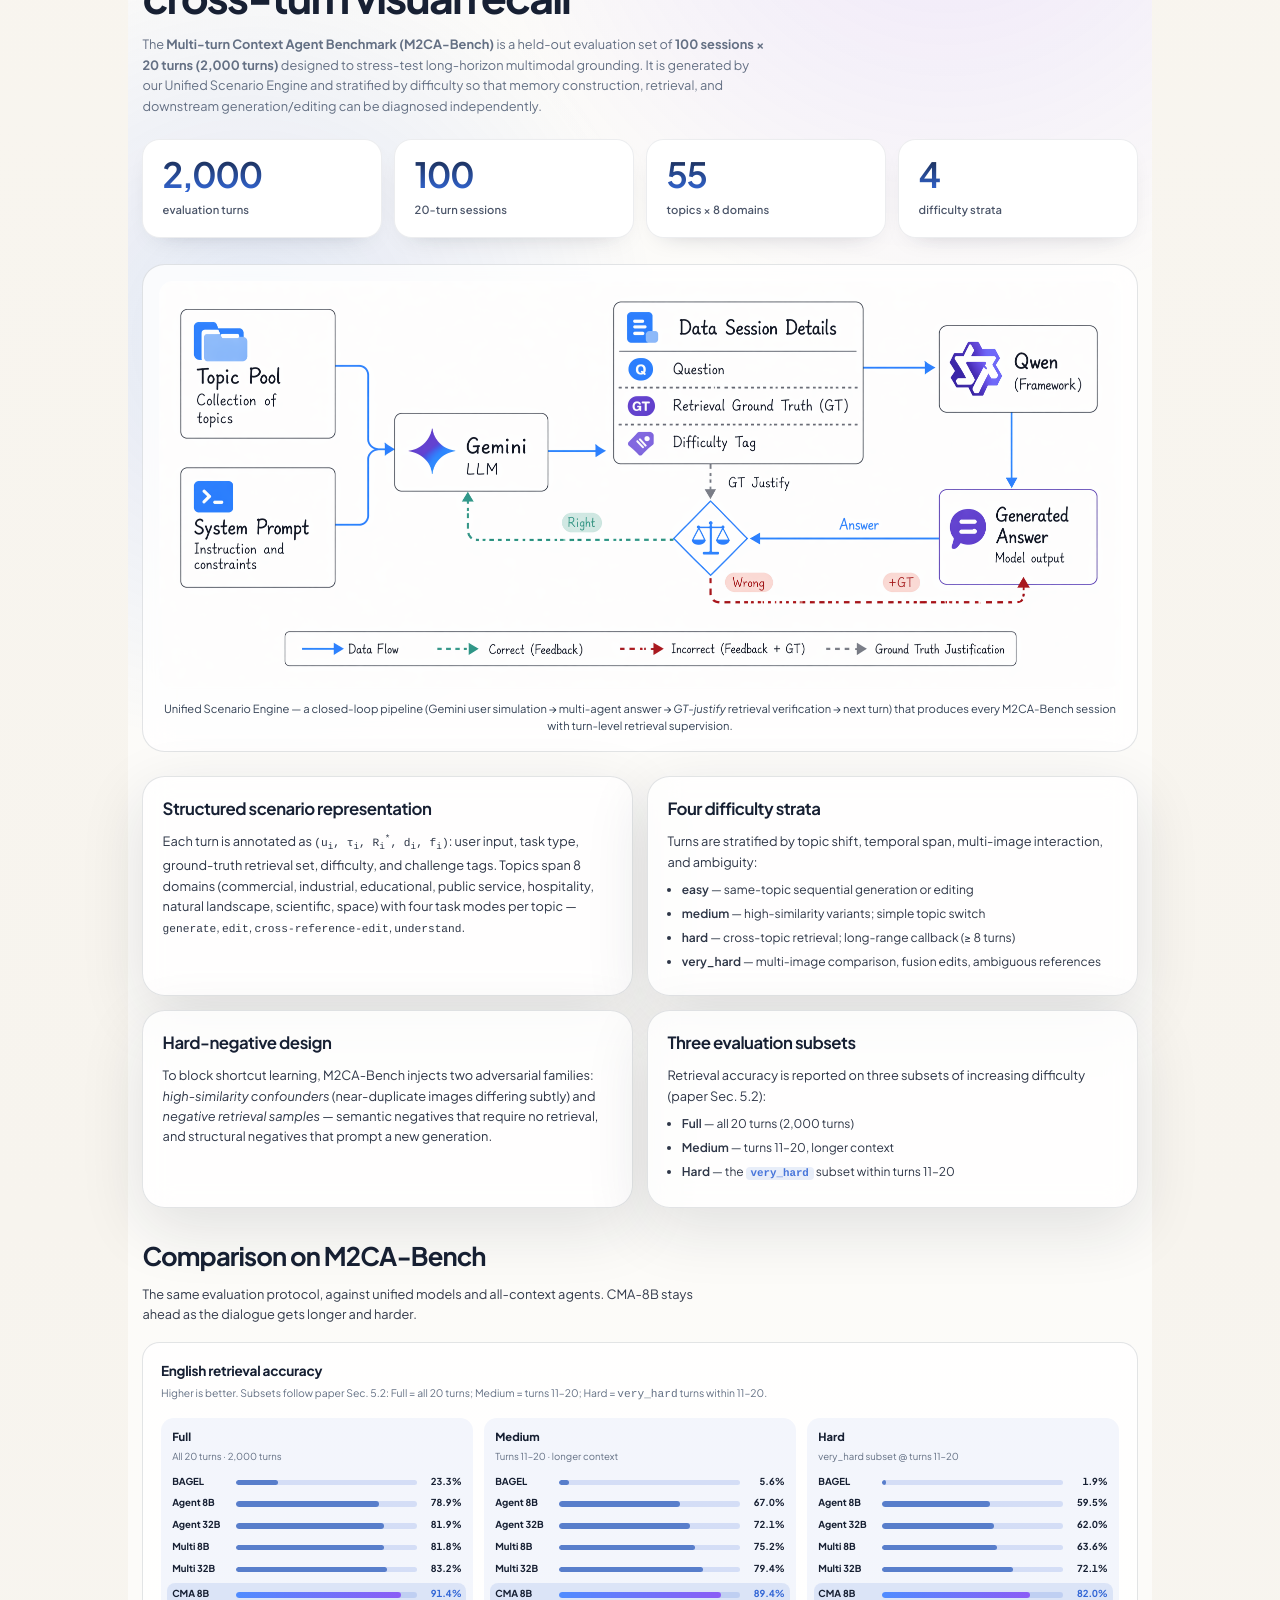
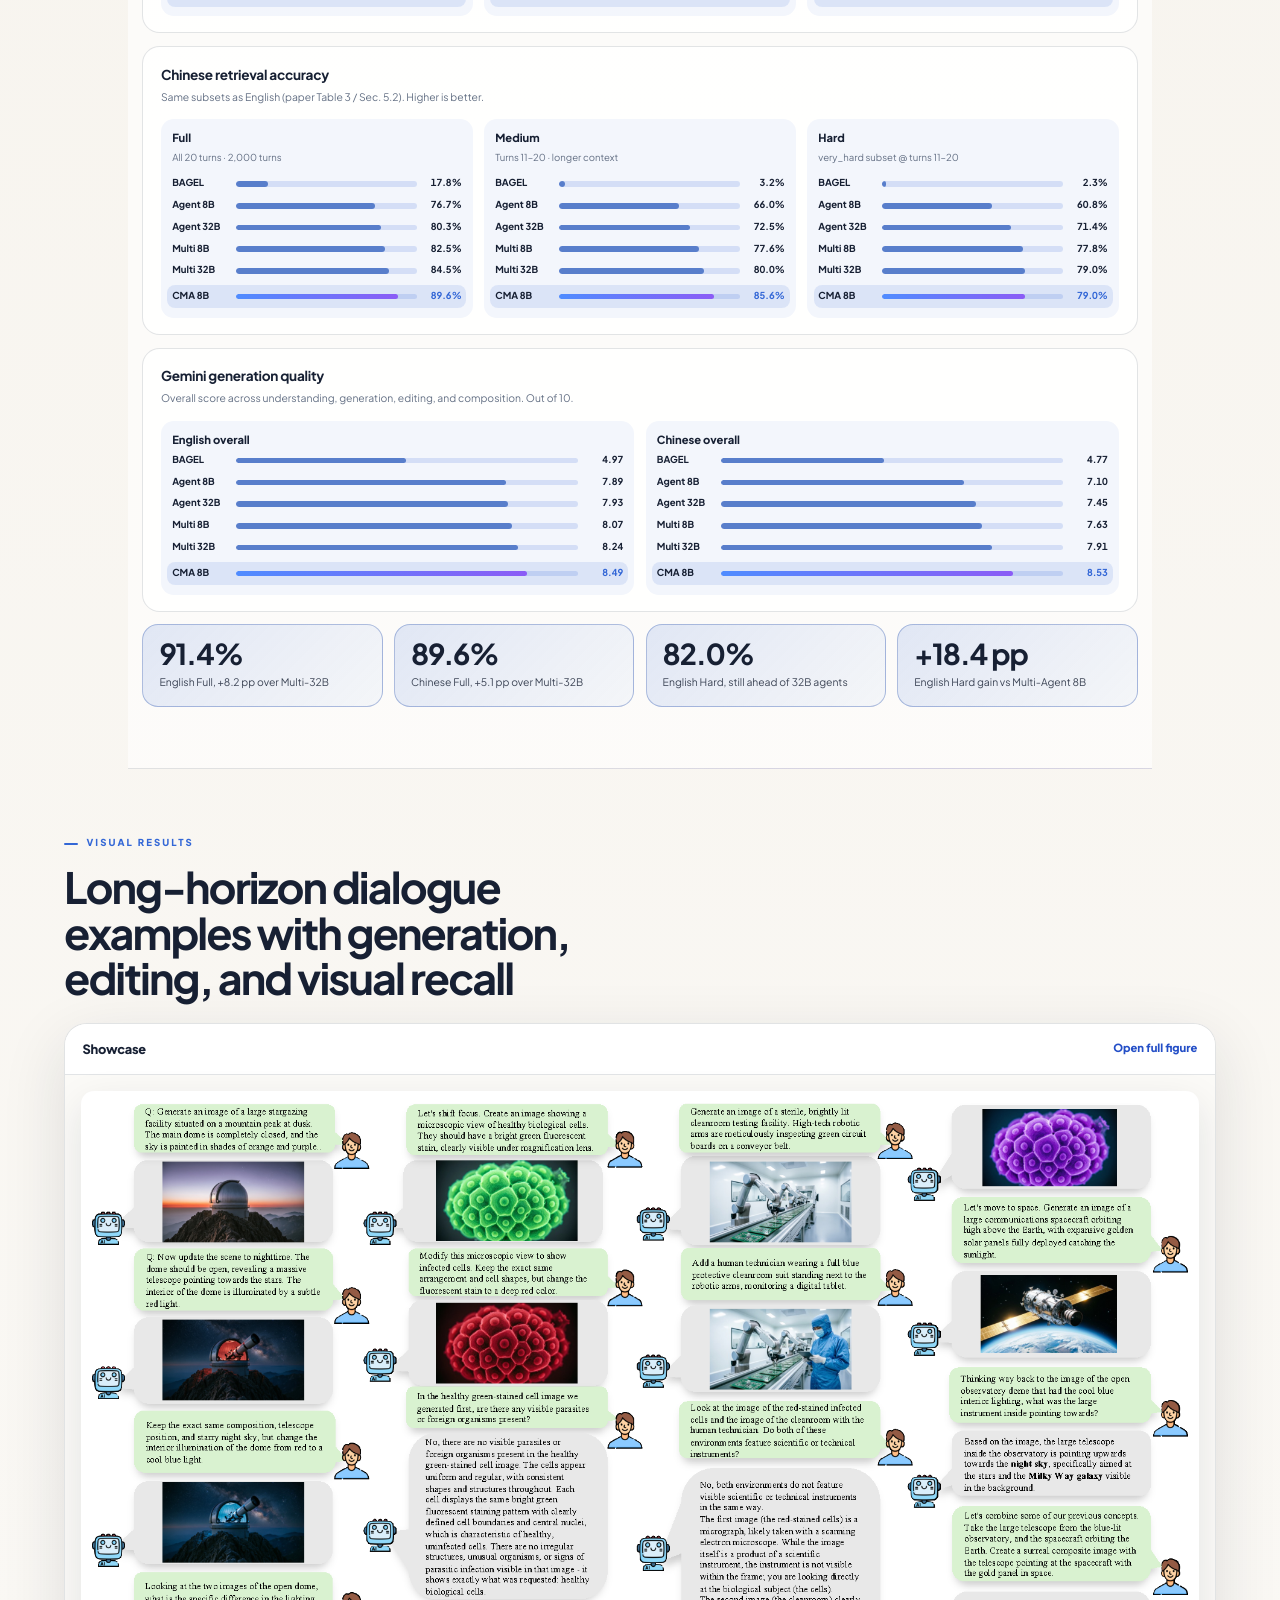
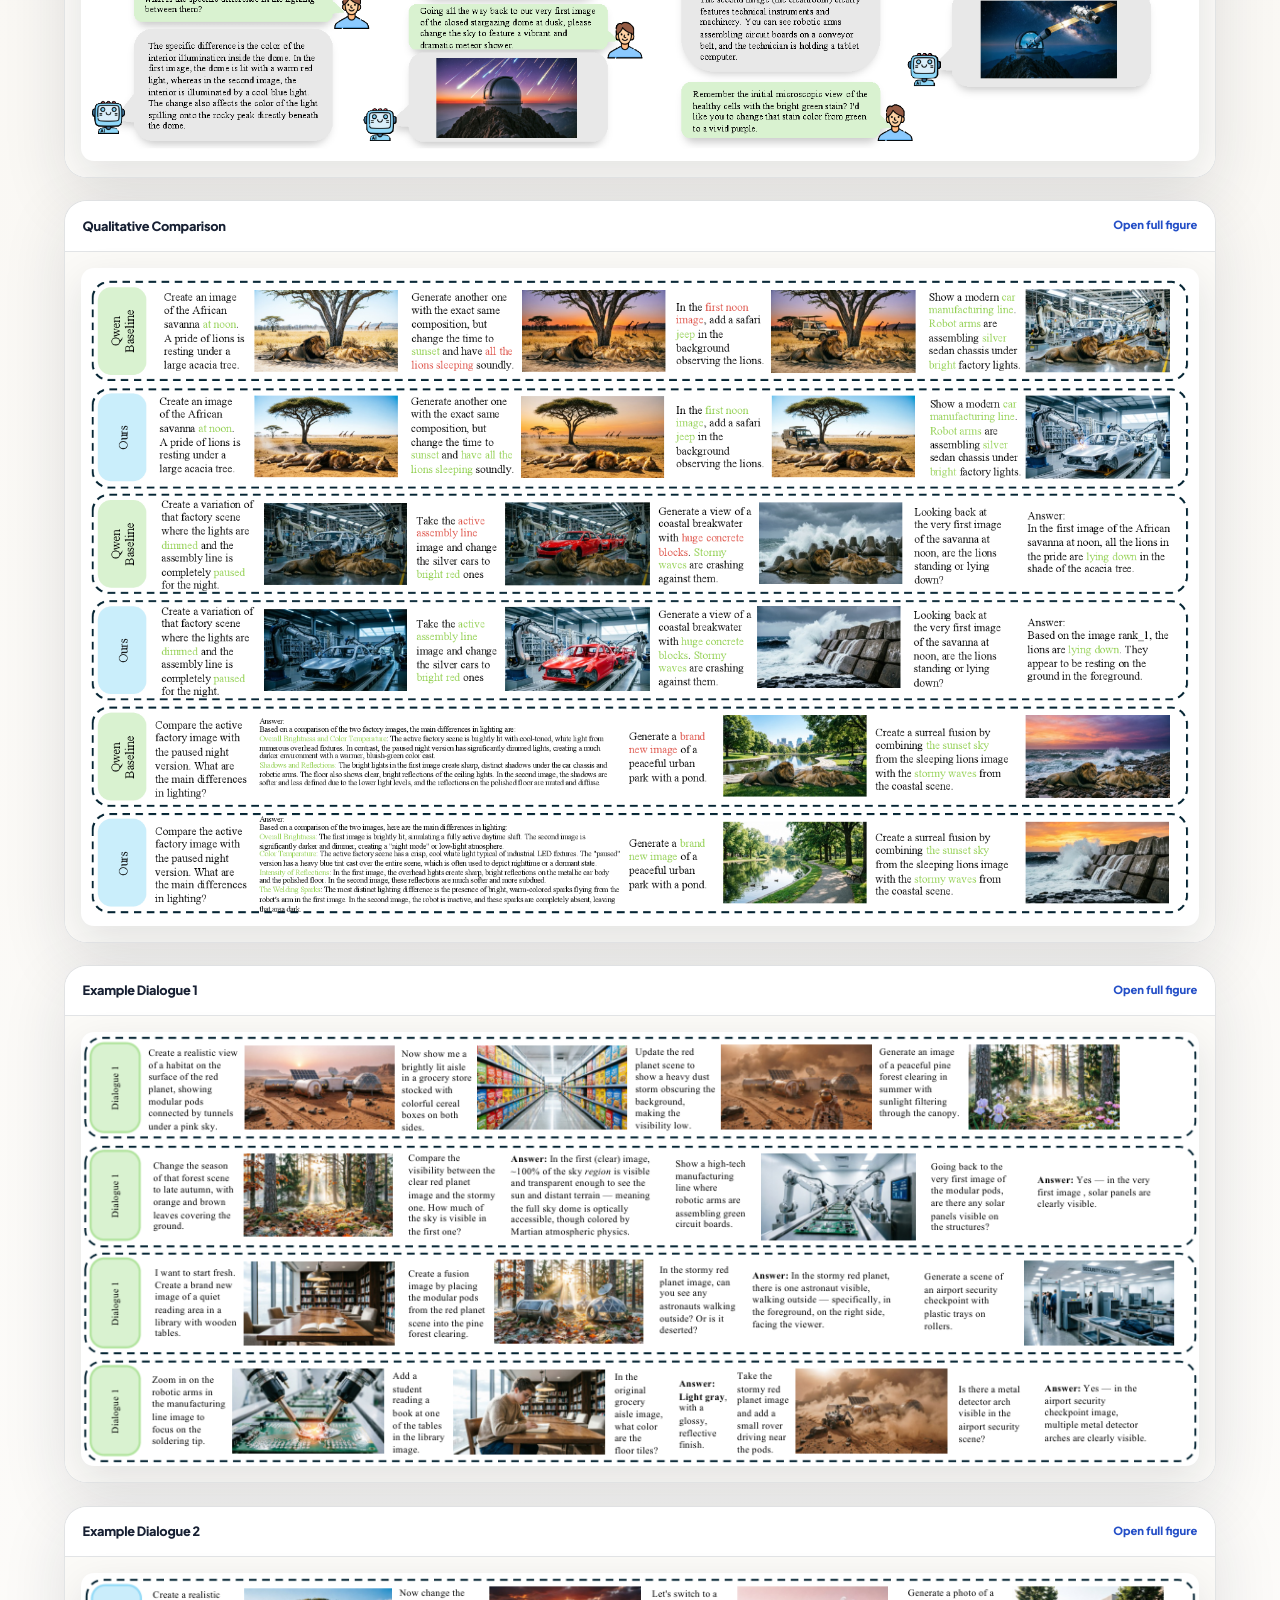
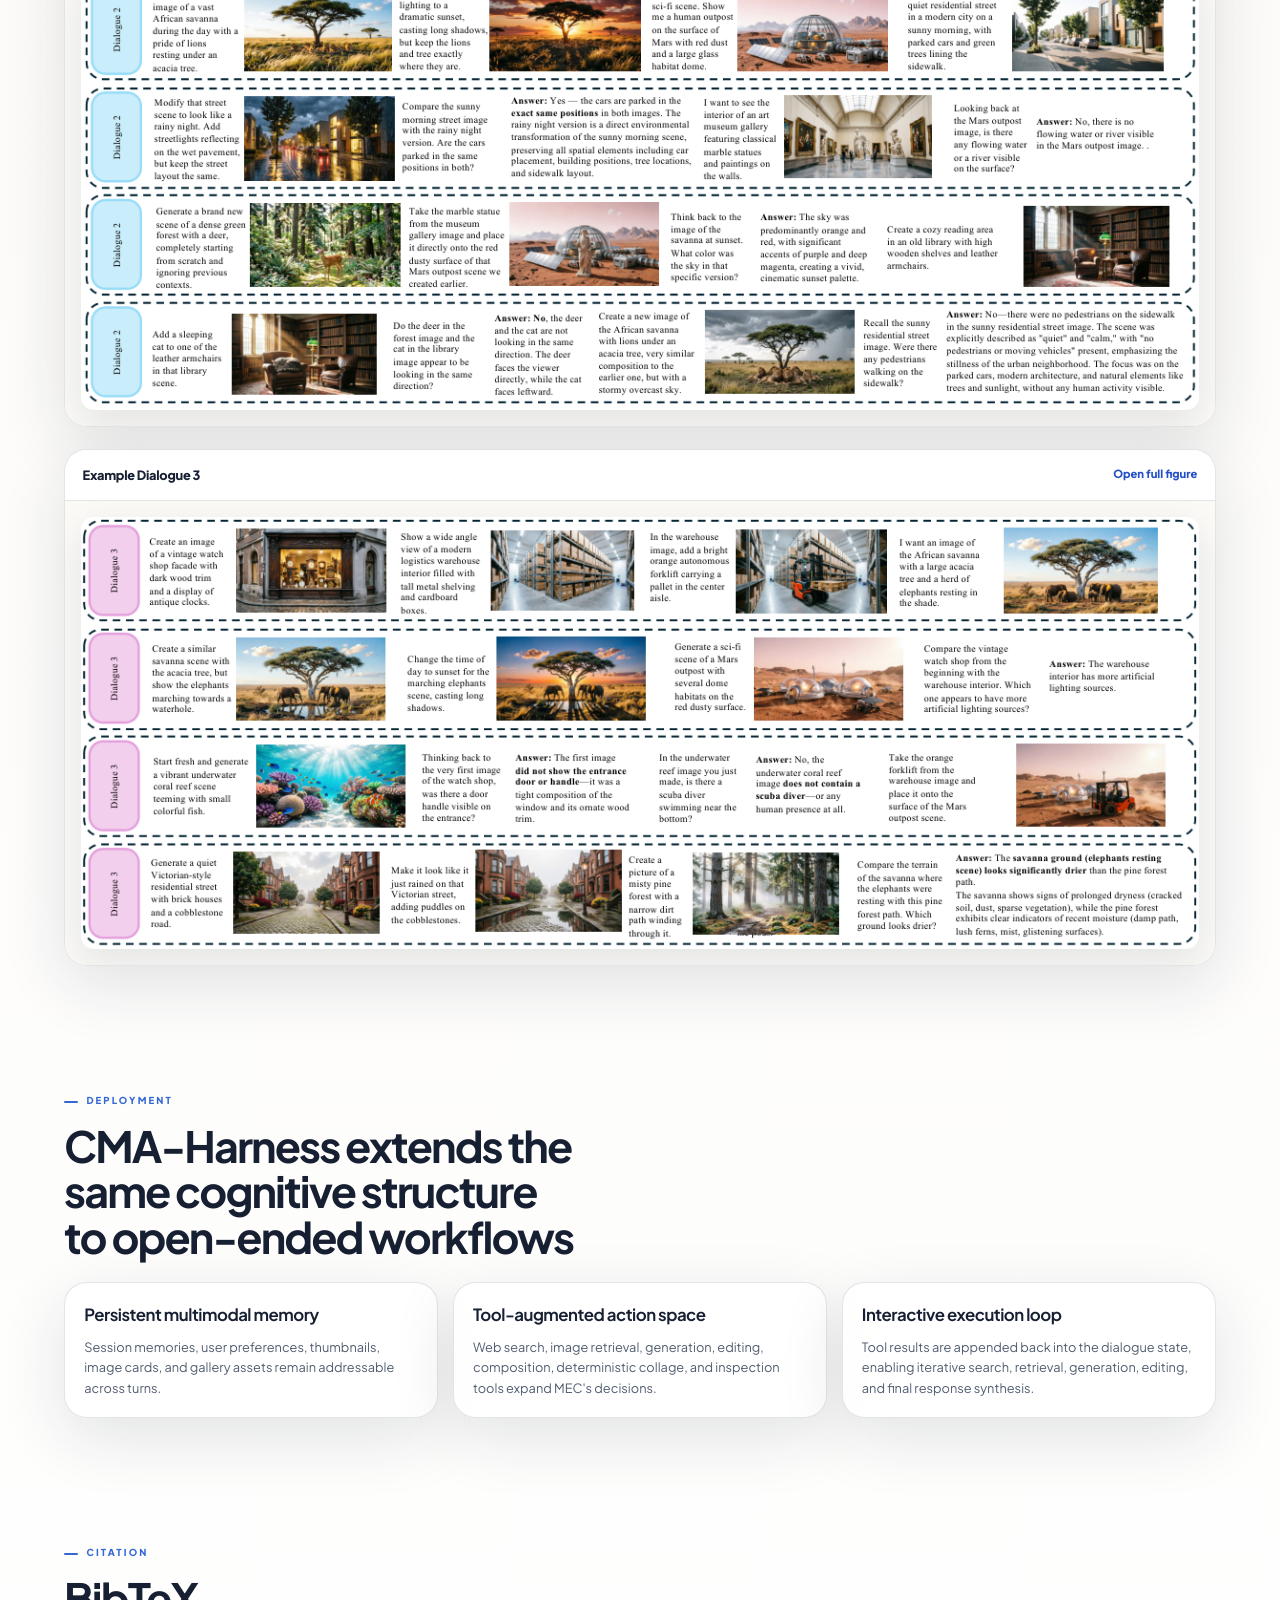
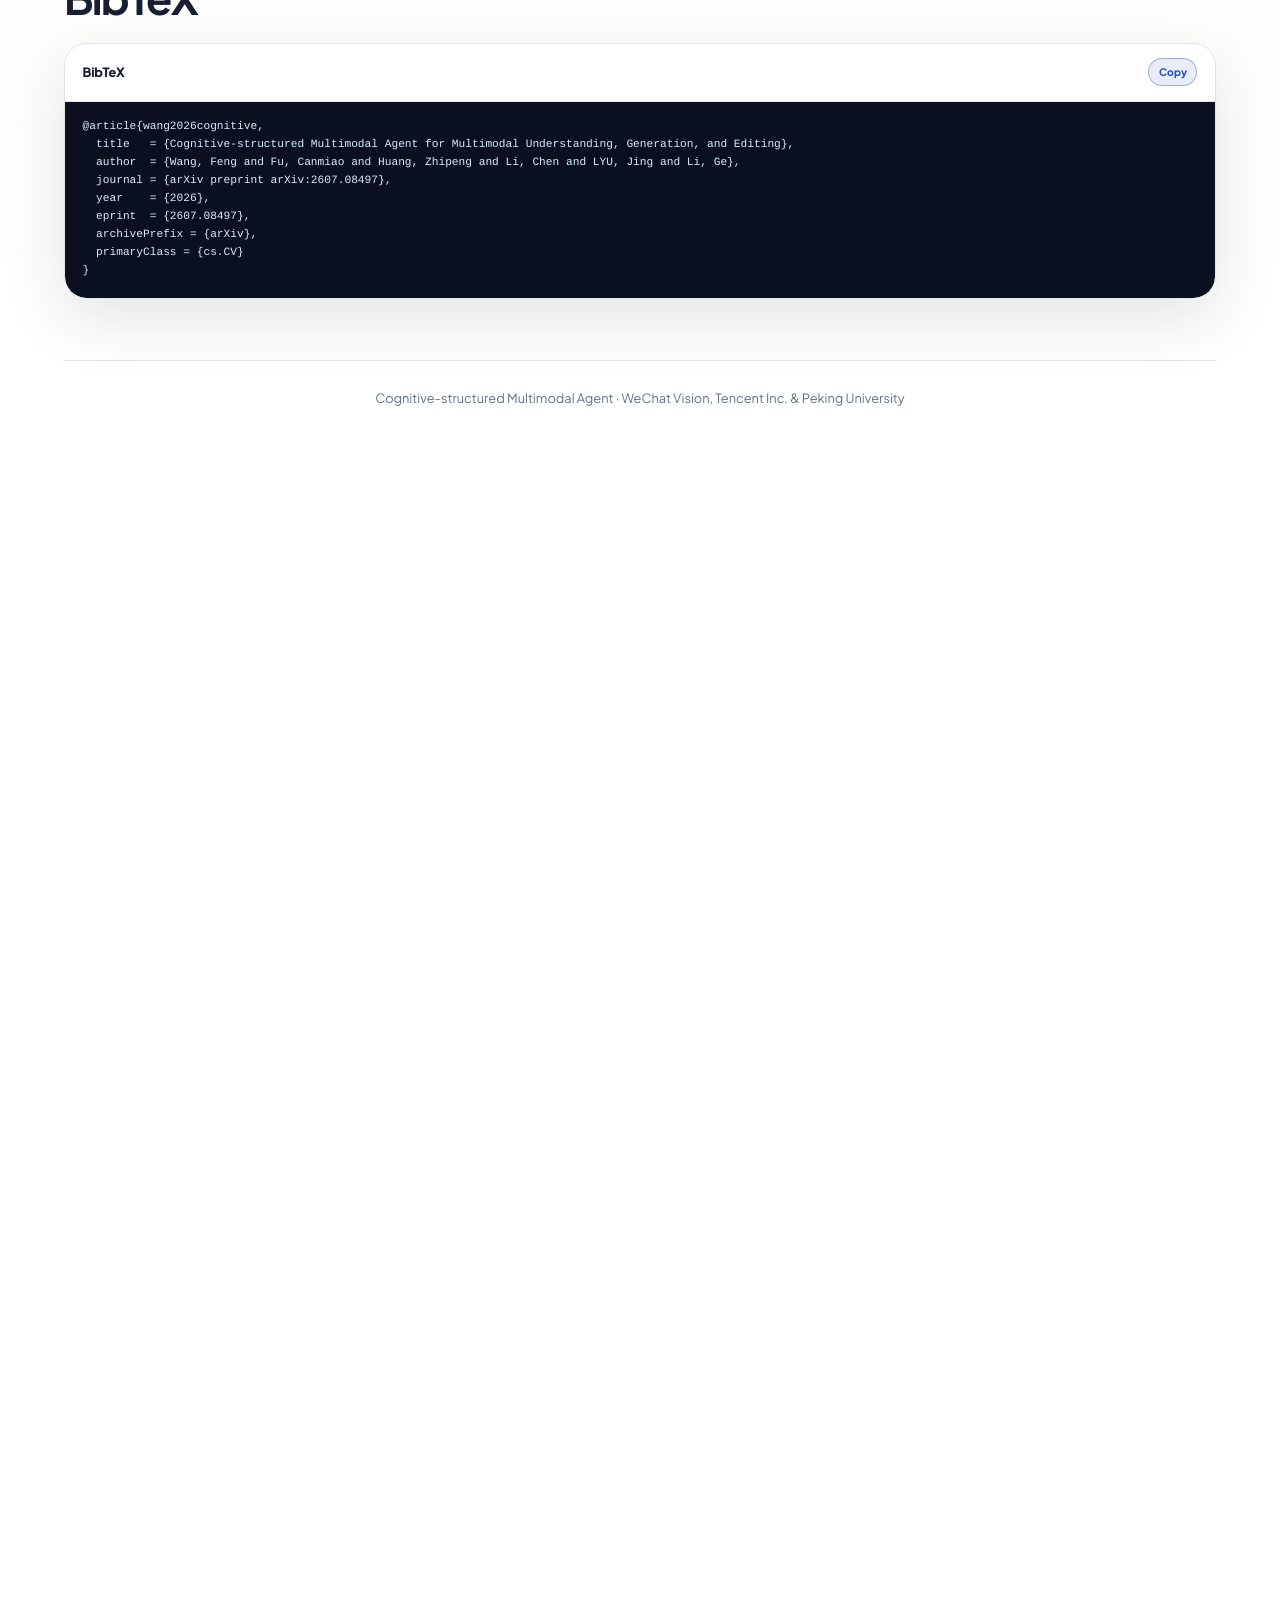
==== commit 8096fb6b: "Replace the duplicate case preview with the paper's example dialogues. qualitative-case and case-pre" ====
--- a/index.html
+++ b/index.html
@@ -488,28 +488,28 @@
       <div class="panel visual-panel result-figure">
         <div class="panel-head">
           <span>Example Dialogue 1</span>
-          <a href="assets/case1.pdf">Open full figure</a>
-        </div>
-        <a class="showcase-image-link" href="assets/case1.pdf">
-          <img class="showcase-image" src="assets/case1.png" alt="Example Dialogue 1. A long-horizon multimodal interaction containing image generation, editing, topic switching, and visual question answering.">
+          <a href="assets/dialogue-case1.pdf">Open full figure</a>
+        </div>
+        <a class="showcase-image-link" href="assets/dialogue-case1.pdf">
+          <img class="showcase-image" src="assets/dialogue-case1.png" alt="Example Dialogue 1: long-horizon generation, editing, topic switching, and visual question answering.">
         </a>
       </div>
       <div class="panel visual-panel result-figure">
         <div class="panel-head">
           <span>Example Dialogue 2</span>
-          <a href="assets/case2.pdf">Open full figure</a>
-        </div>
-        <a class="showcase-image-link" href="assets/case2.pdf">
-          <img class="showcase-image" src="assets/case2.png" alt="Example Dialogue 2. A dialogue emphasizing environmental transformations, long-range recall, and stable visual consistency.">
+          <a href="assets/dialogue-case2.pdf">Open full figure</a>
+        </div>
+        <a class="showcase-image-link" href="assets/dialogue-case2.pdf">
+          <img class="showcase-image" src="assets/dialogue-case2.png" alt="Example Dialogue 2: environmental transformations, long-range recall, and visual consistency.">
         </a>
       </div>
       <div class="panel visual-panel result-figure">
         <div class="panel-head">
           <span>Example Dialogue 3</span>
-          <a href="assets/case3.pdf">Open full figure</a>
-        </div>
-        <a class="showcase-image-link" href="assets/case3.pdf">
-          <img class="showcase-image" src="assets/case3.png" alt="Example Dialogue 3. A complex interaction involving object insertion, cross-scene composition, and detailed visual comparison across distant turns.">
+          <a href="assets/dialogue-case3.pdf">Open full figure</a>
+        </div>
+        <a class="showcase-image-link" href="assets/dialogue-case3.pdf">
+          <img class="showcase-image" src="assets/dialogue-case3.png" alt="Example Dialogue 3: object insertion, cross-scene composition, and visual comparison across distant turns.">
         </a>
       </div>
     </section>
